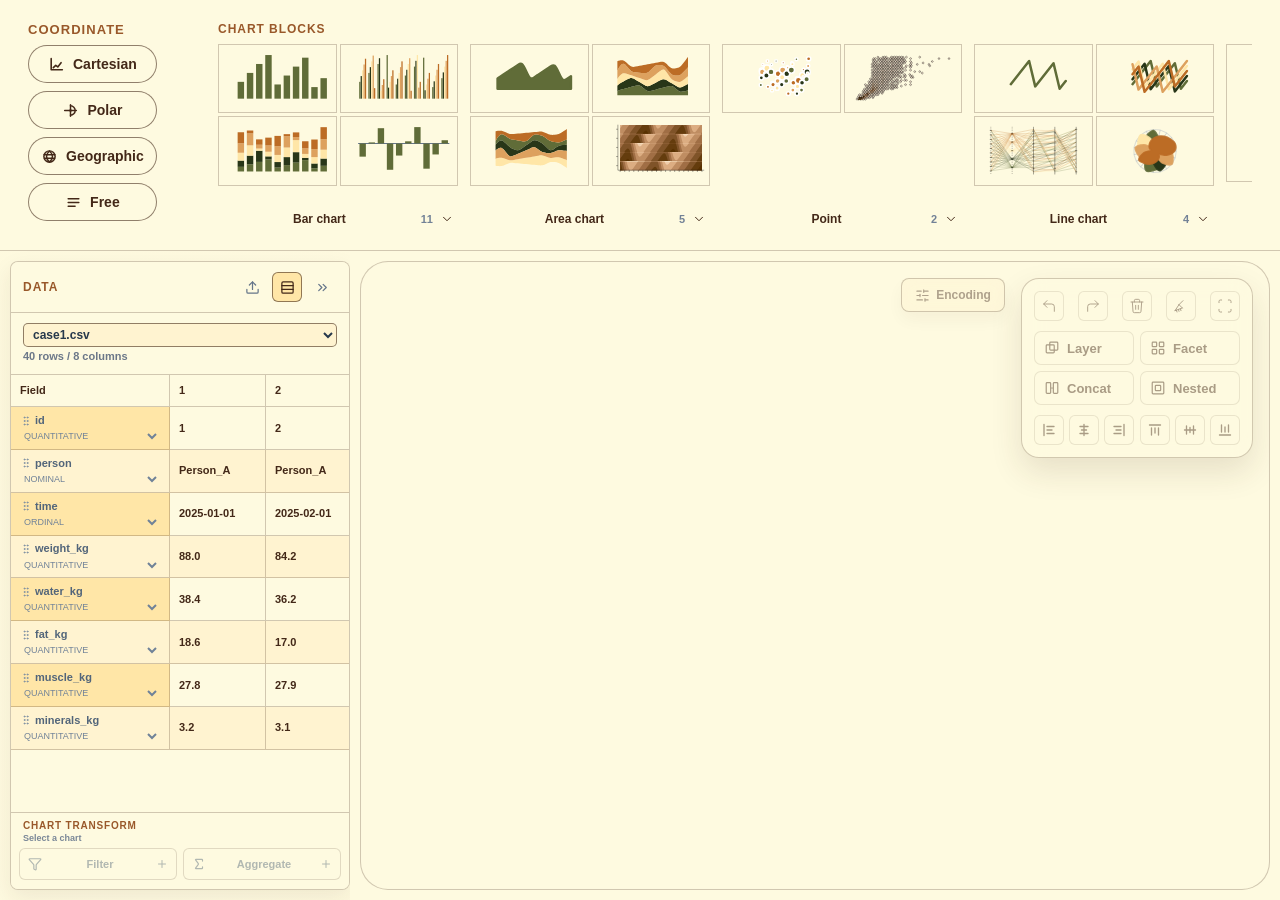
==== index.html @ b151dc01 "Deploy CV Author app" ====
<!DOCTYPE html>
<html lang="">
  <head>
    <meta charset="UTF-8">
    <link rel="icon" href="/favicon.ico">
    <meta name="viewport" content="width=device-width, initial-scale=1.0">
    <title>Vite App</title>
    <script type="module" crossorigin src="/assets/index-UbbxrMhr.js"></script>
    <link rel="stylesheet" crossorigin href="/assets/index-DBzt1dyA.css">
  </head>
  <body>
    <div id="app"></div>
  </body>
</html>
---- assets/index-DBzt1dyA.css ----
.mapboxgl-map{-webkit-tap-highlight-color:#0000;font:12px/20px Helvetica Neue,Arial,Helvetica,sans-serif;position:relative;overflow:hidden}.mapboxgl-canvas{position:absolute;top:0;left:0}.mapboxgl-map:-webkit-full-screen{width:100%;height:100%}.mapboxgl-canary{background-color:salmon}.mapboxgl-canvas-container.mapboxgl-interactive,.mapboxgl-ctrl-group button.mapboxgl-ctrl-compass{cursor:grab;-webkit-user-select:none;user-select:none}.mapboxgl-canvas-container.mapboxgl-interactive.mapboxgl-track-pointer{cursor:pointer}.mapboxgl-canvas-container.mapboxgl-interactive:active,.mapboxgl-ctrl-group button.mapboxgl-ctrl-compass:active{cursor:grabbing}.mapboxgl-canvas-container.mapboxgl-touch-zoom-rotate,.mapboxgl-canvas-container.mapboxgl-touch-zoom-rotate .mapboxgl-canvas{touch-action:pan-x pan-y}.mapboxgl-canvas-container.mapboxgl-touch-drag-pan,.mapboxgl-canvas-container.mapboxgl-touch-drag-pan .mapboxgl-canvas{touch-action:pinch-zoom}.mapboxgl-canvas-container.mapboxgl-touch-zoom-rotate.mapboxgl-touch-drag-pan,.mapboxgl-canvas-container.mapboxgl-touch-zoom-rotate.mapboxgl-touch-drag-pan .mapboxgl-canvas{touch-action:none}.mapboxgl-ctrl-bottom,.mapboxgl-ctrl-bottom-left,.mapboxgl-ctrl-bottom-right,.mapboxgl-ctrl-left,.mapboxgl-ctrl-right,.mapboxgl-ctrl-top,.mapboxgl-ctrl-top-left,.mapboxgl-ctrl-top-right{pointer-events:none;z-index:2;position:absolute}.mapboxgl-ctrl-top-left{top:0;left:0}.mapboxgl-ctrl-top{top:0;left:50%;transform:translate(-50%)}.mapboxgl-ctrl-top-right{top:0;right:0}.mapboxgl-ctrl-right{top:50%;right:0;transform:translateY(-50%)}.mapboxgl-ctrl-bottom-right{bottom:0;right:0}.mapboxgl-ctrl-bottom{bottom:0;left:50%;transform:translate(-50%)}.mapboxgl-ctrl-bottom-left{bottom:0;left:0}.mapboxgl-ctrl-left{top:50%;left:0;transform:translateY(-50%)}.mapboxgl-ctrl{clear:both;pointer-events:auto}.mapboxgl-ctrl-top-left .mapboxgl-ctrl{float:left;margin:10px 0 0 10px}.mapboxgl-ctrl-top .mapboxgl-ctrl{float:left;margin:10px 0}.mapboxgl-ctrl-top-right .mapboxgl-ctrl{float:right;margin:10px 10px 0 0}.mapboxgl-ctrl-bottom-right .mapboxgl-ctrl,.mapboxgl-ctrl-right .mapboxgl-ctrl{float:right;margin:0 10px 10px 0}.mapboxgl-ctrl-bottom .mapboxgl-ctrl{float:left;margin:10px 0}.mapboxgl-ctrl-bottom-left .mapboxgl-ctrl,.mapboxgl-ctrl-left .mapboxgl-ctrl{float:left;margin:0 0 10px 10px}.mapboxgl-ctrl-group{background:#fff;border-radius:4px}.mapboxgl-ctrl-group:not(:empty){box-shadow:0 0 0 2px #0000001a}@media (-ms-high-contrast:active){.mapboxgl-ctrl-group:not(:empty){box-shadow:0 0 0 2px buttontext}}.mapboxgl-ctrl-group button{box-sizing:border-box;background-color:initial;cursor:pointer;border:0;outline:none;width:32px;height:32px;padding:0;display:block;overflow:hidden}.mapboxgl-ctrl-group button+button{border-top:1px solid #ddd}.mapboxgl-ctrl button .mapboxgl-ctrl-icon{background-position:50%;background-repeat:no-repeat;width:100%;height:100%;display:block}@media (-ms-high-contrast:active){.mapboxgl-ctrl-icon{background-color:initial}.mapboxgl-ctrl-group button+button{border-top:1px solid buttontext}}.mapboxgl-ctrl-attrib-button:focus,.mapboxgl-ctrl-group button:focus{box-shadow:0 0 2px 2px #0096ff}.mapboxgl-ctrl button:disabled{cursor:not-allowed}.mapboxgl-ctrl button:disabled .mapboxgl-ctrl-icon{opacity:.25}.mapboxgl-ctrl-group button:first-child{border-radius:4px 4px 0 0}.mapboxgl-ctrl-group button:last-child{border-radius:0 0 4px 4px}.mapboxgl-ctrl-group button:only-child{border-radius:inherit}.mapboxgl-ctrl button:not(:disabled):hover{background-color:#eee}.mapboxgl-ctrl-group button:focus:focus-visible{box-shadow:0 0 2px 2px #0096ff}.mapboxgl-ctrl-group button:focus:not(:focus-visible){box-shadow:none}.mapboxgl-ctrl button.mapboxgl-ctrl-zoom-out .mapboxgl-ctrl-icon{background-image:url("data:image/svg+xml;charset=utf-8,%3Csvg xmlns='http://www.w3.org/2000/svg' fill='%23333' viewBox='0 0 29 29'%3E%3Cpath d='M10 13c-.75 0-1.5.75-1.5 1.5S9.25 16 10 16h9c.75 0 1.5-.75 1.5-1.5S19.75 13 19 13h-9z'/%3E%3C/svg%3E")}.mapboxgl-ctrl button.mapboxgl-ctrl-zoom-in .mapboxgl-ctrl-icon{background-image:url("data:image/svg+xml;charset=utf-8,%3Csvg xmlns='http://www.w3.org/2000/svg' fill='%23333' viewBox='0 0 29 29'%3E%3Cpath d='M14.5 8.5c-.75 0-1.5.75-1.5 1.5v3h-3c-.75 0-1.5.75-1.5 1.5S9.25 16 10 16h3v3c0 .75.75 1.5 1.5 1.5S16 19.75 16 19v-3h3c.75 0 1.5-.75 1.5-1.5S19.75 13 19 13h-3v-3c0-.75-.75-1.5-1.5-1.5z'/%3E%3C/svg%3E")}@media (-ms-high-contrast:active){.mapboxgl-ctrl button.mapboxgl-ctrl-zoom-out .mapboxgl-ctrl-icon{background-image:url("data:image/svg+xml;charset=utf-8,%3Csvg xmlns='http://www.w3.org/2000/svg' fill='%23fff' viewBox='0 0 29 29'%3E%3Cpath d='M10 13c-.75 0-1.5.75-1.5 1.5S9.25 16 10 16h9c.75 0 1.5-.75 1.5-1.5S19.75 13 19 13h-9z'/%3E%3C/svg%3E")}.mapboxgl-ctrl button.mapboxgl-ctrl-zoom-in .mapboxgl-ctrl-icon{background-image:url("data:image/svg+xml;charset=utf-8,%3Csvg xmlns='http://www.w3.org/2000/svg' fill='%23fff' viewBox='0 0 29 29'%3E%3Cpath d='M14.5 8.5c-.75 0-1.5.75-1.5 1.5v3h-3c-.75 0-1.5.75-1.5 1.5S9.25 16 10 16h3v3c0 .75.75 1.5 1.5 1.5S16 19.75 16 19v-3h3c.75 0 1.5-.75 1.5-1.5S19.75 13 19 13h-3v-3c0-.75-.75-1.5-1.5-1.5z'/%3E%3C/svg%3E")}}@media (-ms-high-contrast:black-on-white){.mapboxgl-ctrl button.mapboxgl-ctrl-zoom-out .mapboxgl-ctrl-icon{background-image:url("data:image/svg+xml;charset=utf-8,%3Csvg xmlns='http://www.w3.org/2000/svg' fill='%23000' viewBox='0 0 29 29'%3E%3Cpath d='M10 13c-.75 0-1.5.75-1.5 1.5S9.25 16 10 16h9c.75 0 1.5-.75 1.5-1.5S19.75 13 19 13h-9z'/%3E%3C/svg%3E")}.mapboxgl-ctrl button.mapboxgl-ctrl-zoom-in .mapboxgl-ctrl-icon{background-image:url("data:image/svg+xml;charset=utf-8,%3Csvg xmlns='http://www.w3.org/2000/svg' fill='%23000' viewBox='0 0 29 29'%3E%3Cpath d='M14.5 8.5c-.75 0-1.5.75-1.5 1.5v3h-3c-.75 0-1.5.75-1.5 1.5S9.25 16 10 16h3v3c0 .75.75 1.5 1.5 1.5S16 19.75 16 19v-3h3c.75 0 1.5-.75 1.5-1.5S19.75 13 19 13h-3v-3c0-.75-.75-1.5-1.5-1.5z'/%3E%3C/svg%3E")}}.mapboxgl-ctrl button.mapboxgl-ctrl-fullscreen .mapboxgl-ctrl-icon{background-image:url("data:image/svg+xml;charset=utf-8,%3Csvg xmlns='http://www.w3.org/2000/svg' fill='%23333' viewBox='0 0 29 29'%3E%3Cpath d='M24 16v5.5c0 1.75-.75 2.5-2.5 2.5H16v-1l3-1.5-4-5.5 1-1 5.5 4 1.5-3h1zM6 16l1.5 3 5.5-4 1 1-4 5.5 3 1.5v1H7.5C5.75 24 5 23.25 5 21.5V16h1zm7-11v1l-3 1.5 4 5.5-1 1-5.5-4L6 13H5V7.5C5 5.75 5.75 5 7.5 5H13zm11 2.5c0-1.75-.75-2.5-2.5-2.5H16v1l3 1.5-4 5.5 1 1 5.5-4 1.5 3h1V7.5z'/%3E%3C/svg%3E")}.mapboxgl-ctrl button.mapboxgl-ctrl-shrink .mapboxgl-ctrl-icon{background-image:url("data:image/svg+xml;charset=utf-8,%3Csvg xmlns='http://www.w3.org/2000/svg' viewBox='0 0 29 29'%3E%3Cpath d='M18.5 16c-1.75 0-2.5.75-2.5 2.5V24h1l1.5-3 5.5 4 1-1-4-5.5 3-1.5v-1h-5.5zM13 18.5c0-1.75-.75-2.5-2.5-2.5H5v1l3 1.5L4 24l1 1 5.5-4 1.5 3h1v-5.5zm3-8c0 1.75.75 2.5 2.5 2.5H24v-1l-3-1.5L25 5l-1-1-5.5 4L17 5h-1v5.5zM10.5 13c1.75 0 2.5-.75 2.5-2.5V5h-1l-1.5 3L5 4 4 5l4 5.5L5 12v1h5.5z'/%3E%3C/svg%3E")}@media (-ms-high-contrast:active){.mapboxgl-ctrl button.mapboxgl-ctrl-fullscreen .mapboxgl-ctrl-icon{background-image:url("data:image/svg+xml;charset=utf-8,%3Csvg xmlns='http://www.w3.org/2000/svg' fill='%23fff' viewBox='0 0 29 29'%3E%3Cpath d='M24 16v5.5c0 1.75-.75 2.5-2.5 2.5H16v-1l3-1.5-4-5.5 1-1 5.5 4 1.5-3h1zM6 16l1.5 3 5.5-4 1 1-4 5.5 3 1.5v1H7.5C5.75 24 5 23.25 5 21.5V16h1zm7-11v1l-3 1.5 4 5.5-1 1-5.5-4L6 13H5V7.5C5 5.75 5.75 5 7.5 5H13zm11 2.5c0-1.75-.75-2.5-2.5-2.5H16v1l3 1.5-4 5.5 1 1 5.5-4 1.5 3h1V7.5z'/%3E%3C/svg%3E")}.mapboxgl-ctrl button.mapboxgl-ctrl-shrink .mapboxgl-ctrl-icon{background-image:url("data:image/svg+xml;charset=utf-8,%3Csvg xmlns='http://www.w3.org/2000/svg' fill='%23fff' viewBox='0 0 29 29'%3E%3Cpath d='M18.5 16c-1.75 0-2.5.75-2.5 2.5V24h1l1.5-3 5.5 4 1-1-4-5.5 3-1.5v-1h-5.5zM13 18.5c0-1.75-.75-2.5-2.5-2.5H5v1l3 1.5L4 24l1 1 5.5-4 1.5 3h1v-5.5zm3-8c0 1.75.75 2.5 2.5 2.5H24v-1l-3-1.5L25 5l-1-1-5.5 4L17 5h-1v5.5zM10.5 13c1.75 0 2.5-.75 2.5-2.5V5h-1l-1.5 3L5 4 4 5l4 5.5L5 12v1h5.5z'/%3E%3C/svg%3E")}}@media (-ms-high-contrast:black-on-white){.mapboxgl-ctrl button.mapboxgl-ctrl-fullscreen .mapboxgl-ctrl-icon{background-image:url("data:image/svg+xml;charset=utf-8,%3Csvg xmlns='http://www.w3.org/2000/svg' fill='%23000' viewBox='0 0 29 29'%3E%3Cpath d='M24 16v5.5c0 1.75-.75 2.5-2.5 2.5H16v-1l3-1.5-4-5.5 1-1 5.5 4 1.5-3h1zM6 16l1.5 3 5.5-4 1 1-4 5.5 3 1.5v1H7.5C5.75 24 5 23.25 5 21.5V16h1zm7-11v1l-3 1.5 4 5.5-1 1-5.5-4L6 13H5V7.5C5 5.75 5.75 5 7.5 5H13zm11 2.5c0-1.75-.75-2.5-2.5-2.5H16v1l3 1.5-4 5.5 1 1 5.5-4 1.5 3h1V7.5z'/%3E%3C/svg%3E")}.mapboxgl-ctrl button.mapboxgl-ctrl-shrink .mapboxgl-ctrl-icon{background-image:url("data:image/svg+xml;charset=utf-8,%3Csvg xmlns='http://www.w3.org/2000/svg' fill='%23000' viewBox='0 0 29 29'%3E%3Cpath d='M18.5 16c-1.75 0-2.5.75-2.5 2.5V24h1l1.5-3 5.5 4 1-1-4-5.5 3-1.5v-1h-5.5zM13 18.5c0-1.75-.75-2.5-2.5-2.5H5v1l3 1.5L4 24l1 1 5.5-4 1.5 3h1v-5.5zm3-8c0 1.75.75 2.5 2.5 2.5H24v-1l-3-1.5L25 5l-1-1-5.5 4L17 5h-1v5.5zM10.5 13c1.75 0 2.5-.75 2.5-2.5V5h-1l-1.5 3L5 4 4 5l4 5.5L5 12v1h5.5z'/%3E%3C/svg%3E")}}.mapboxgl-ctrl button.mapboxgl-ctrl-compass .mapboxgl-ctrl-icon{background-image:url("data:image/svg+xml;charset=utf-8,%3Csvg xmlns='http://www.w3.org/2000/svg' fill='%23333' viewBox='0 0 29 29'%3E%3Cpath d='M10.5 14l4-8 4 8h-8z'/%3E%3Cpath id='south' d='M10.5 16l4 8 4-8h-8z' fill='%23ccc'/%3E%3C/svg%3E")}@media (-ms-high-contrast:active){.mapboxgl-ctrl button.mapboxgl-ctrl-compass .mapboxgl-ctrl-icon{background-image:url("data:image/svg+xml;charset=utf-8,%3Csvg xmlns='http://www.w3.org/2000/svg' fill='%23fff' viewBox='0 0 29 29'%3E%3Cpath d='M10.5 14l4-8 4 8h-8z'/%3E%3Cpath id='south' d='M10.5 16l4 8 4-8h-8z' fill='%23999'/%3E%3C/svg%3E")}}@media (-ms-high-contrast:black-on-white){.mapboxgl-ctrl button.mapboxgl-ctrl-compass .mapboxgl-ctrl-icon{background-image:url("data:image/svg+xml;charset=utf-8,%3Csvg xmlns='http://www.w3.org/2000/svg' fill='%23000' viewBox='0 0 29 29'%3E%3Cpath d='M10.5 14l4-8 4 8h-8z'/%3E%3Cpath id='south' d='M10.5 16l4 8 4-8h-8z' fill='%23ccc'/%3E%3C/svg%3E")}}.mapboxgl-ctrl button.mapboxgl-ctrl-arrow-up .mapboxgl-ctrl-icon{background-image:url("data:image/svg+xml;charset=utf-8,%3Csvg fill='%23333' xmlns='http://www.w3.org/2000/svg' viewBox='0 0 18 18'%3E%3Cpath fill-rule='evenodd' clip-rule='evenodd' d='M4.29289 11.7071C4.68342 12.0976 5.31658 12.0976 5.70711 11.7071L9 8.41421L12.2929 11.7071C12.6834 12.0976 13.3166 12.0976 13.7071 11.7071C14.0976 11.3166 14.0976 10.6834 13.7071 10.2929L9.70711 6.29289C9.31658 5.90237 8.68342 5.90237 8.29289 6.29289L4.29289 10.2929C3.90237 10.6834 3.90237 11.3166 4.29289 11.7071Z' fill='%23333333'/%3E%3C/svg%3E");background-size:18px 18px}.mapboxgl-ctrl button.mapboxgl-ctrl-arrow-down .mapboxgl-ctrl-icon{background-image:url("data:image/svg+xml;charset=utf-8,%3Csvg fill='%23333' xmlns='http://www.w3.org/2000/svg' viewBox='0 0 18 18'%3E%3Cpath fill-rule='evenodd' clip-rule='evenodd' d='M4.29289 6.29289C4.68342 5.90237 5.31658 5.90237 5.70711 6.29289L9 9.58579L12.2929 6.29289C12.6834 5.90237 13.3166 5.90237 13.7071 6.29289C14.0976 6.68342 14.0976 7.31658 13.7071 7.70711L9.70711 11.7071C9.31658 12.0976 8.68342 12.0976 8.29289 11.7071L4.29289 7.70711C3.90237 7.31658 3.90237 6.68342 4.29289 6.29289Z' fill='%23333333'/%3E%3C/svg%3E");background-size:18px 18px}.mapboxgl-ctrl button.mapboxgl-ctrl-indoor-toggle .mapboxgl-ctrl-icon{background-image:url("data:image/svg+xml;charset=utf-8,%3Csvg fill='%23333' xmlns='http://www.w3.org/2000/svg' viewBox='0 0 18 18'%3E%3Cpath d='M4.0017 3.0017L4.0017 15.0017L10.0017 15.0017V12.0017H12.0017V15.0017H14.0017L14.0017 3.0017C14.0097 2.86829 13.9894 2.73469 13.9419 2.60973C13.8945 2.48477 13.8211 2.37129 13.7266 2.27678C13.6321 2.18228 13.5186 2.10889 13.3937 2.06147C13.2687 2.01405 13.1351 1.99368 13.0017 2.0017L5.0017 2.0017C4.86829 1.99368 4.73469 2.01405 4.60973 2.06147C4.48477 2.10889 4.37129 2.18228 4.27678 2.27678C4.18228 2.37129 4.10889 2.48477 4.06147 2.60973C4.01405 2.73469 3.99368 2.86829 4.0017 3.0017ZM8.0017 14.0017H6.0017V12.0017H8.0017V14.0017ZM8.0017 10.0017H6.0017L6.0017 8.0017H8.0017V10.0017ZM8.0017 6.0017L6.0017 6.0017V4.0017H8.0017V6.0017ZM12.0017 10.0017H10.0017V8.0017H12.0017V10.0017ZM12.0017 6.0017H10.0017V4.0017L12.0017 4.0017V6.0017Z' fill='%23333333'/%3E%3C/svg%3E");background-size:18px 18px}@media (-ms-high-contrast:active){.mapboxgl-ctrl button.mapboxgl-ctrl-indoor-toggle .mapboxgl-ctrl-icon{background-image:url("data:image/svg+xml;charset=utf-8,%3Csvg fill='%23fff' xmlns='http://www.w3.org/2000/svg' viewBox='0 0 18 18'%3E%3Cpath d='M4.0017 3.0017L4.0017 15.0017L10.0017 15.0017V12.0017H12.0017V15.0017H14.0017L14.0017 3.0017C14.0097 2.86829 13.9894 2.73469 13.9419 2.60973C13.8945 2.48477 13.8211 2.37129 13.7266 2.27678C13.6321 2.18228 13.5186 2.10889 13.3937 2.06147C13.2687 2.01405 13.1351 1.99368 13.0017 2.0017L5.0017 2.0017C4.86829 1.99368 4.73469 2.01405 4.60973 2.06147C4.48477 2.10889 4.37129 2.18228 4.27678 2.27678C4.18228 2.37129 4.10889 2.48477 4.06147 2.60973C4.01405 2.73469 3.99368 2.86829 4.0017 3.0017ZM8.0017 14.0017H6.0017V12.0017H8.0017V14.0017ZM8.0017 10.0017H6.0017L6.0017 8.0017H8.0017V10.0017ZM8.0017 6.0017L6.0017 6.0017V4.0017H8.0017V6.0017ZM12.0017 10.0017H10.0017V8.0017H12.0017V10.0017ZM12.0017 6.0017H10.0017V4.0017L12.0017 4.0017V6.0017Z' fill='%23333333'/%3E%3C/svg%3E")}}@media (-ms-high-contrast:black-on-white){.mapboxgl-ctrl button.mapboxgl-ctrl-indoor-toggle .mapboxgl-ctrl-icon{background-image:url("data:image/svg+xml;charset=utf-8,%3Csvg fill='%23000' xmlns='http://www.w3.org/2000/svg' viewBox='0 0 18 18'%3E%3Cpath d='M4.0017 3.0017L4.0017 15.0017L10.0017 15.0017V12.0017H12.0017V15.0017H14.0017L14.0017 3.0017C14.0097 2.86829 13.9894 2.73469 13.9419 2.60973C13.8945 2.48477 13.8211 2.37129 13.7266 2.27678C13.6321 2.18228 13.5186 2.10889 13.3937 2.06147C13.2687 2.01405 13.1351 1.99368 13.0017 2.0017L5.0017 2.0017C4.86829 1.99368 4.73469 2.01405 4.60973 2.06147C4.48477 2.10889 4.37129 2.18228 4.27678 2.27678C4.18228 2.37129 4.10889 2.48477 4.06147 2.60973C4.01405 2.73469 3.99368 2.86829 4.0017 3.0017ZM8.0017 14.0017H6.0017V12.0017H8.0017V14.0017ZM8.0017 10.0017H6.0017L6.0017 8.0017H8.0017V10.0017ZM8.0017 6.0017L6.0017 6.0017V4.0017H8.0017V6.0017ZM12.0017 10.0017H10.0017V8.0017H12.0017V10.0017ZM12.0017 6.0017H10.0017V4.0017L12.0017 4.0017V6.0017Z' fill='%23333333'/%3E%3C/svg%3E")}}.mapboxgl-ctrl button.mapboxgl-ctrl-geolocate .mapboxgl-ctrl-icon{background-image:url("data:image/svg+xml;charset=utf-8,%3Csvg viewBox='0 0 20 20' xmlns='http://www.w3.org/2000/svg' fill='%23333'%3E%3Cpath d='M10 4C9 4 9 5 9 5v.1A5 5 0 0 0 5.1 9H5s-1 0-1 1 1 1 1 1h.1A5 5 0 0 0 9 14.9v.1s0 1 1 1 1-1 1-1v-.1a5 5 0 0 0 3.9-3.9h.1s1 0 1-1-1-1-1-1h-.1A5 5 0 0 0 11 5.1V5s0-1-1-1zm0 2.5a3.5 3.5 0 1 1 0 7 3.5 3.5 0 1 1 0-7z'/%3E%3Ccircle id='dot' cx='10' cy='10' r='2'/%3E%3Cpath id='stroke' d='M14 5l1 1-9 9-1-1 9-9z' display='none'/%3E%3C/svg%3E")}.mapboxgl-ctrl button.mapboxgl-ctrl-geolocate:disabled .mapboxgl-ctrl-icon{background-image:url("data:image/svg+xml;charset=utf-8,%3Csvg viewBox='0 0 20 20' xmlns='http://www.w3.org/2000/svg' fill='%23aaa'%3E%3Cpath d='M10 4C9 4 9 5 9 5v.1A5 5 0 0 0 5.1 9H5s-1 0-1 1 1 1 1 1h.1A5 5 0 0 0 9 14.9v.1s0 1 1 1 1-1 1-1v-.1a5 5 0 0 0 3.9-3.9h.1s1 0 1-1-1-1-1-1h-.1A5 5 0 0 0 11 5.1V5s0-1-1-1zm0 2.5a3.5 3.5 0 1 1 0 7 3.5 3.5 0 1 1 0-7z'/%3E%3Ccircle id='dot' cx='10' cy='10' r='2'/%3E%3Cpath id='stroke' d='M14 5l1 1-9 9-1-1 9-9z' fill='%23f00'/%3E%3C/svg%3E")}.mapboxgl-ctrl button.mapboxgl-ctrl-geolocate.mapboxgl-ctrl-geolocate-active .mapboxgl-ctrl-icon{background-image:url("data:image/svg+xml;charset=utf-8,%3Csvg viewBox='0 0 20 20' xmlns='http://www.w3.org/2000/svg' fill='%2333b5e5'%3E%3Cpath d='M10 4C9 4 9 5 9 5v.1A5 5 0 0 0 5.1 9H5s-1 0-1 1 1 1 1 1h.1A5 5 0 0 0 9 14.9v.1s0 1 1 1 1-1 1-1v-.1a5 5 0 0 0 3.9-3.9h.1s1 0 1-1-1-1-1-1h-.1A5 5 0 0 0 11 5.1V5s0-1-1-1zm0 2.5a3.5 3.5 0 1 1 0 7 3.5 3.5 0 1 1 0-7z'/%3E%3Ccircle id='dot' cx='10' cy='10' r='2'/%3E%3Cpath id='stroke' d='M14 5l1 1-9 9-1-1 9-9z' display='none'/%3E%3C/svg%3E")}.mapboxgl-ctrl button.mapboxgl-ctrl-geolocate.mapboxgl-ctrl-geolocate-active-error .mapboxgl-ctrl-icon{background-image:url("data:image/svg+xml;charset=utf-8,%3Csvg viewBox='0 0 20 20' xmlns='http://www.w3.org/2000/svg' fill='%23e58978'%3E%3Cpath d='M10 4C9 4 9 5 9 5v.1A5 5 0 0 0 5.1 9H5s-1 0-1 1 1 1 1 1h.1A5 5 0 0 0 9 14.9v.1s0 1 1 1 1-1 1-1v-.1a5 5 0 0 0 3.9-3.9h.1s1 0 1-1-1-1-1-1h-.1A5 5 0 0 0 11 5.1V5s0-1-1-1zm0 2.5a3.5 3.5 0 1 1 0 7 3.5 3.5 0 1 1 0-7z'/%3E%3Ccircle id='dot' cx='10' cy='10' r='2'/%3E%3Cpath id='stroke' d='M14 5l1 1-9 9-1-1 9-9z' display='none'/%3E%3C/svg%3E")}.mapboxgl-ctrl button.mapboxgl-ctrl-geolocate.mapboxgl-ctrl-geolocate-background .mapboxgl-ctrl-icon{background-image:url("data:image/svg+xml;charset=utf-8,%3Csvg viewBox='0 0 20 20' xmlns='http://www.w3.org/2000/svg' fill='%2333b5e5'%3E%3Cpath d='M10 4C9 4 9 5 9 5v.1A5 5 0 0 0 5.1 9H5s-1 0-1 1 1 1 1 1h.1A5 5 0 0 0 9 14.9v.1s0 1 1 1 1-1 1-1v-.1a5 5 0 0 0 3.9-3.9h.1s1 0 1-1-1-1-1-1h-.1A5 5 0 0 0 11 5.1V5s0-1-1-1zm0 2.5a3.5 3.5 0 1 1 0 7 3.5 3.5 0 1 1 0-7z'/%3E%3Ccircle id='dot' cx='10' cy='10' r='2' display='none'/%3E%3Cpath id='stroke' d='M14 5l1 1-9 9-1-1 9-9z' display='none'/%3E%3C/svg%3E")}.mapboxgl-ctrl button.mapboxgl-ctrl-geolocate.mapboxgl-ctrl-geolocate-background-error .mapboxgl-ctrl-icon{background-image:url("data:image/svg+xml;charset=utf-8,%3Csvg viewBox='0 0 20 20' xmlns='http://www.w3.org/2000/svg' fill='%23e54e33'%3E%3Cpath d='M10 4C9 4 9 5 9 5v.1A5 5 0 0 0 5.1 9H5s-1 0-1 1 1 1 1 1h.1A5 5 0 0 0 9 14.9v.1s0 1 1 1 1-1 1-1v-.1a5 5 0 0 0 3.9-3.9h.1s1 0 1-1-1-1-1-1h-.1A5 5 0 0 0 11 5.1V5s0-1-1-1zm0 2.5a3.5 3.5 0 1 1 0 7 3.5 3.5 0 1 1 0-7z'/%3E%3Ccircle id='dot' cx='10' cy='10' r='2' display='none'/%3E%3Cpath id='stroke' d='M14 5l1 1-9 9-1-1 9-9z' display='none'/%3E%3C/svg%3E")}.mapboxgl-ctrl button.mapboxgl-ctrl-geolocate.mapboxgl-ctrl-geolocate-waiting .mapboxgl-ctrl-icon{animation:2s linear infinite mapboxgl-spin}@media (-ms-high-contrast:active){.mapboxgl-ctrl button.mapboxgl-ctrl-geolocate .mapboxgl-ctrl-icon{background-image:url("data:image/svg+xml;charset=utf-8,%3Csvg viewBox='0 0 20 20' xmlns='http://www.w3.org/2000/svg' fill='%23fff'%3E%3Cpath d='M10 4C9 4 9 5 9 5v.1A5 5 0 0 0 5.1 9H5s-1 0-1 1 1 1 1 1h.1A5 5 0 0 0 9 14.9v.1s0 1 1 1 1-1 1-1v-.1a5 5 0 0 0 3.9-3.9h.1s1 0 1-1-1-1-1-1h-.1A5 5 0 0 0 11 5.1V5s0-1-1-1zm0 2.5a3.5 3.5 0 1 1 0 7 3.5 3.5 0 1 1 0-7z'/%3E%3Ccircle id='dot' cx='10' cy='10' r='2'/%3E%3Cpath id='stroke' d='M14 5l1 1-9 9-1-1 9-9z' display='none'/%3E%3C/svg%3E")}.mapboxgl-ctrl button.mapboxgl-ctrl-geolocate:disabled .mapboxgl-ctrl-icon{background-image:url("data:image/svg+xml;charset=utf-8,%3Csvg viewBox='0 0 20 20' xmlns='http://www.w3.org/2000/svg' fill='%23999'%3E%3Cpath d='M10 4C9 4 9 5 9 5v.1A5 5 0 0 0 5.1 9H5s-1 0-1 1 1 1 1 1h.1A5 5 0 0 0 9 14.9v.1s0 1 1 1 1-1 1-1v-.1a5 5 0 0 0 3.9-3.9h.1s1 0 1-1-1-1-1-1h-.1A5 5 0 0 0 11 5.1V5s0-1-1-1zm0 2.5a3.5 3.5 0 1 1 0 7 3.5 3.5 0 1 1 0-7z'/%3E%3Ccircle id='dot' cx='10' cy='10' r='2'/%3E%3Cpath id='stroke' d='M14 5l1 1-9 9-1-1 9-9z' fill='%23f00'/%3E%3C/svg%3E")}.mapboxgl-ctrl button.mapboxgl-ctrl-geolocate.mapboxgl-ctrl-geolocate-active .mapboxgl-ctrl-icon{background-image:url("data:image/svg+xml;charset=utf-8,%3Csvg viewBox='0 0 20 20' xmlns='http://www.w3.org/2000/svg' fill='%2333b5e5'%3E%3Cpath d='M10 4C9 4 9 5 9 5v.1A5 5 0 0 0 5.1 9H5s-1 0-1 1 1 1 1 1h.1A5 5 0 0 0 9 14.9v.1s0 1 1 1 1-1 1-1v-.1a5 5 0 0 0 3.9-3.9h.1s1 0 1-1-1-1-1-1h-.1A5 5 0 0 0 11 5.1V5s0-1-1-1zm0 2.5a3.5 3.5 0 1 1 0 7 3.5 3.5 0 1 1 0-7z'/%3E%3Ccircle id='dot' cx='10' cy='10' r='2'/%3E%3Cpath id='stroke' d='M14 5l1 1-9 9-1-1 9-9z' display='none'/%3E%3C/svg%3E")}.mapboxgl-ctrl button.mapboxgl-ctrl-geolocate.mapboxgl-ctrl-geolocate-active-error .mapboxgl-ctrl-icon{background-image:url("data:image/svg+xml;charset=utf-8,%3Csvg viewBox='0 0 20 20' xmlns='http://www.w3.org/2000/svg' fill='%23e58978'%3E%3Cpath d='M10 4C9 4 9 5 9 5v.1A5 5 0 0 0 5.1 9H5s-1 0-1 1 1 1 1 1h.1A5 5 0 0 0 9 14.9v.1s0 1 1 1 1-1 1-1v-.1a5 5 0 0 0 3.9-3.9h.1s1 0 1-1-1-1-1-1h-.1A5 5 0 0 0 11 5.1V5s0-1-1-1zm0 2.5a3.5 3.5 0 1 1 0 7 3.5 3.5 0 1 1 0-7z'/%3E%3Ccircle id='dot' cx='10' cy='10' r='2'/%3E%3Cpath id='stroke' d='M14 5l1 1-9 9-1-1 9-9z' display='none'/%3E%3C/svg%3E")}.mapboxgl-ctrl button.mapboxgl-ctrl-geolocate.mapboxgl-ctrl-geolocate-background .mapboxgl-ctrl-icon{background-image:url("data:image/svg+xml;charset=utf-8,%3Csvg viewBox='0 0 20 20' xmlns='http://www.w3.org/2000/svg' fill='%2333b5e5'%3E%3Cpath d='M10 4C9 4 9 5 9 5v.1A5 5 0 0 0 5.1 9H5s-1 0-1 1 1 1 1 1h.1A5 5 0 0 0 9 14.9v.1s0 1 1 1 1-1 1-1v-.1a5 5 0 0 0 3.9-3.9h.1s1 0 1-1-1-1-1-1h-.1A5 5 0 0 0 11 5.1V5s0-1-1-1zm0 2.5a3.5 3.5 0 1 1 0 7 3.5 3.5 0 1 1 0-7z'/%3E%3Ccircle id='dot' cx='10' cy='10' r='2' display='none'/%3E%3Cpath id='stroke' d='M14 5l1 1-9 9-1-1 9-9z' display='none'/%3E%3C/svg%3E")}.mapboxgl-ctrl button.mapboxgl-ctrl-geolocate.mapboxgl-ctrl-geolocate-background-error .mapboxgl-ctrl-icon{background-image:url("data:image/svg+xml;charset=utf-8,%3Csvg viewBox='0 0 20 20' xmlns='http://www.w3.org/2000/svg' fill='%23e54e33'%3E%3Cpath d='M10 4C9 4 9 5 9 5v.1A5 5 0 0 0 5.1 9H5s-1 0-1 1 1 1 1 1h.1A5 5 0 0 0 9 14.9v.1s0 1 1 1 1-1 1-1v-.1a5 5 0 0 0 3.9-3.9h.1s1 0 1-1-1-1-1-1h-.1A5 5 0 0 0 11 5.1V5s0-1-1-1zm0 2.5a3.5 3.5 0 1 1 0 7 3.5 3.5 0 1 1 0-7z'/%3E%3Ccircle id='dot' cx='10' cy='10' r='2' display='none'/%3E%3Cpath id='stroke' d='M14 5l1 1-9 9-1-1 9-9z' display='none'/%3E%3C/svg%3E")}}@media (-ms-high-contrast:black-on-white){.mapboxgl-ctrl button.mapboxgl-ctrl-geolocate .mapboxgl-ctrl-icon{background-image:url("data:image/svg+xml;charset=utf-8,%3Csvg viewBox='0 0 20 20' xmlns='http://www.w3.org/2000/svg' fill='%23000'%3E%3Cpath d='M10 4C9 4 9 5 9 5v.1A5 5 0 0 0 5.1 9H5s-1 0-1 1 1 1 1 1h.1A5 5 0 0 0 9 14.9v.1s0 1 1 1 1-1 1-1v-.1a5 5 0 0 0 3.9-3.9h.1s1 0 1-1-1-1-1-1h-.1A5 5 0 0 0 11 5.1V5s0-1-1-1zm0 2.5a3.5 3.5 0 1 1 0 7 3.5 3.5 0 1 1 0-7z'/%3E%3Ccircle id='dot' cx='10' cy='10' r='2'/%3E%3Cpath id='stroke' d='M14 5l1 1-9 9-1-1 9-9z' display='none'/%3E%3C/svg%3E")}.mapboxgl-ctrl button.mapboxgl-ctrl-geolocate:disabled .mapboxgl-ctrl-icon{background-image:url("data:image/svg+xml;charset=utf-8,%3Csvg viewBox='0 0 20 20' xmlns='http://www.w3.org/2000/svg' fill='%23666'%3E%3Cpath d='M10 4C9 4 9 5 9 5v.1A5 5 0 0 0 5.1 9H5s-1 0-1 1 1 1 1 1h.1A5 5 0 0 0 9 14.9v.1s0 1 1 1 1-1 1-1v-.1a5 5 0 0 0 3.9-3.9h.1s1 0 1-1-1-1-1-1h-.1A5 5 0 0 0 11 5.1V5s0-1-1-1zm0 2.5a3.5 3.5 0 1 1 0 7 3.5 3.5 0 1 1 0-7z'/%3E%3Ccircle id='dot' cx='10' cy='10' r='2'/%3E%3Cpath id='stroke' d='M14 5l1 1-9 9-1-1 9-9z' fill='%23f00'/%3E%3C/svg%3E")}}@keyframes mapboxgl-spin{0%{transform:rotate(0)}to{transform:rotate(1turn)}}a.mapboxgl-ctrl-logo{cursor:pointer;background-image:url("data:image/svg+xml;charset=utf-8,%3Csvg xmlns='http://www.w3.org/2000/svg' xmlns:xlink='http://www.w3.org/1999/xlink' fill-rule='evenodd' viewBox='0 0 88 23'%3E%3Cdefs%3E%3Cpath id='logo' d='M11.5 2.25c5.105 0 9.25 4.145 9.25 9.25s-4.145 9.25-9.25 9.25-9.25-4.145-9.25-9.25 4.145-9.25 9.25-9.25zM6.997 15.983c-.051-.338-.828-5.802 2.233-8.873a4.395 4.395 0 013.13-1.28c1.27 0 2.49.51 3.39 1.42.91.9 1.42 2.12 1.42 3.39 0 1.18-.449 2.301-1.28 3.13C12.72 16.93 7 16 7 16l-.003-.017zM15.3 10.5l-2 .8-.8 2-.8-2-2-.8 2-.8.8-2 .8 2 2 .8z'/%3E%3Cpath id='text' d='M50.63 8c.13 0 .23.1.23.23V9c.7-.76 1.7-1.18 2.73-1.18 2.17 0 3.95 1.85 3.95 4.17s-1.77 4.19-3.94 4.19c-1.04 0-2.03-.43-2.74-1.18v3.77c0 .13-.1.23-.23.23h-1.4c-.13 0-.23-.1-.23-.23V8.23c0-.12.1-.23.23-.23h1.4zm-3.86.01c.01 0 .01 0 .01-.01.13 0 .22.1.22.22v7.55c0 .12-.1.23-.23.23h-1.4c-.13 0-.23-.1-.23-.23V15c-.7.76-1.69 1.19-2.73 1.19-2.17 0-3.94-1.87-3.94-4.19 0-2.32 1.77-4.19 3.94-4.19 1.03 0 2.02.43 2.73 1.18v-.75c0-.12.1-.23.23-.23h1.4zm26.375-.19a4.24 4.24 0 00-4.16 3.29c-.13.59-.13 1.19 0 1.77a4.233 4.233 0 004.17 3.3c2.35 0 4.26-1.87 4.26-4.19 0-2.32-1.9-4.17-4.27-4.17zM60.63 5c.13 0 .23.1.23.23v3.76c.7-.76 1.7-1.18 2.73-1.18 1.88 0 3.45 1.4 3.84 3.28.13.59.13 1.2 0 1.8-.39 1.88-1.96 3.29-3.84 3.29-1.03 0-2.02-.43-2.73-1.18v.77c0 .12-.1.23-.23.23h-1.4c-.13 0-.23-.1-.23-.23V5.23c0-.12.1-.23.23-.23h1.4zm-34 11h-1.4c-.13 0-.23-.11-.23-.23V8.22c.01-.13.1-.22.23-.22h1.4c.13 0 .22.11.23.22v.68c.5-.68 1.3-1.09 2.16-1.1h.03c1.09 0 2.09.6 2.6 1.55.45-.95 1.4-1.55 2.44-1.56 1.62 0 2.93 1.25 2.9 2.78l.03 5.2c0 .13-.1.23-.23.23h-1.41c-.13 0-.23-.11-.23-.23v-4.59c0-.98-.74-1.71-1.62-1.71-.8 0-1.46.7-1.59 1.62l.01 4.68c0 .13-.11.23-.23.23h-1.41c-.13 0-.23-.11-.23-.23v-4.59c0-.98-.74-1.71-1.62-1.71-.85 0-1.54.79-1.6 1.8v4.5c0 .13-.1.23-.23.23zm53.615 0h-1.61c-.04 0-.08-.01-.12-.03-.09-.06-.13-.19-.06-.28l2.43-3.71-2.39-3.65a.213.213 0 01-.03-.12c0-.12.09-.21.21-.21h1.61c.13 0 .24.06.3.17l1.41 2.37 1.4-2.37a.34.34 0 01.3-.17h1.6c.04 0 .08.01.12.03.09.06.13.19.06.28l-2.37 3.65 2.43 3.7c0 .05.01.09.01.13 0 .12-.09.21-.21.21h-1.61c-.13 0-.24-.06-.3-.17l-1.44-2.42-1.44 2.42a.34.34 0 01-.3.17zm-7.12-1.49c-1.33 0-2.42-1.12-2.42-2.51 0-1.39 1.08-2.52 2.42-2.52 1.33 0 2.42 1.12 2.42 2.51 0 1.39-1.08 2.51-2.42 2.52zm-19.865 0c-1.32 0-2.39-1.11-2.42-2.48v-.07c.02-1.38 1.09-2.49 2.4-2.49 1.32 0 2.41 1.12 2.41 2.51 0 1.39-1.07 2.52-2.39 2.53zm-8.11-2.48c-.01 1.37-1.09 2.47-2.41 2.47s-2.42-1.12-2.42-2.51c0-1.39 1.08-2.52 2.4-2.52 1.33 0 2.39 1.11 2.41 2.48l.02.08zm18.12 2.47c-1.32 0-2.39-1.11-2.41-2.48v-.06c.02-1.38 1.09-2.48 2.41-2.48s2.42 1.12 2.42 2.51c0 1.39-1.09 2.51-2.42 2.51z'/%3E%3C/defs%3E%3Cmask id='clip'%3E%3Crect x='0' y='0' width='100%25' height='100%25' fill='white'/%3E%3Cuse xlink:href='%23logo'/%3E%3Cuse xlink:href='%23text'/%3E%3C/mask%3E%3Cg id='outline' opacity='0.3' stroke='%23000' stroke-width='3'%3E%3Ccircle mask='url(%23clip)' cx='11.5' cy='11.5' r='9.25'/%3E%3Cuse xlink:href='%23text' mask='url(%23clip)'/%3E%3C/g%3E%3Cg id='fill' opacity='0.9' fill='%23fff'%3E%3Cuse xlink:href='%23logo'/%3E%3Cuse xlink:href='%23text'/%3E%3C/g%3E%3C/svg%3E");background-repeat:no-repeat;width:88px;height:23px;margin:0 0 -4px -4px;display:block;overflow:hidden}a.mapboxgl-ctrl-logo.mapboxgl-compact{width:23px}@media (-ms-high-contrast:active){a.mapboxgl-ctrl-logo{background-color:initial;background-image:url("data:image/svg+xml;charset=utf-8,%3Csvg xmlns='http://www.w3.org/2000/svg' xmlns:xlink='http://www.w3.org/1999/xlink' fill-rule='evenodd' viewBox='0 0 88 23'%3E%3Cdefs%3E%3Cpath id='logo' d='M11.5 2.25c5.105 0 9.25 4.145 9.25 9.25s-4.145 9.25-9.25 9.25-9.25-4.145-9.25-9.25 4.145-9.25 9.25-9.25zM6.997 15.983c-.051-.338-.828-5.802 2.233-8.873a4.395 4.395 0 013.13-1.28c1.27 0 2.49.51 3.39 1.42.91.9 1.42 2.12 1.42 3.39 0 1.18-.449 2.301-1.28 3.13C12.72 16.93 7 16 7 16l-.003-.017zM15.3 10.5l-2 .8-.8 2-.8-2-2-.8 2-.8.8-2 .8 2 2 .8z'/%3E%3Cpath id='text' d='M50.63 8c.13 0 .23.1.23.23V9c.7-.76 1.7-1.18 2.73-1.18 2.17 0 3.95 1.85 3.95 4.17s-1.77 4.19-3.94 4.19c-1.04 0-2.03-.43-2.74-1.18v3.77c0 .13-.1.23-.23.23h-1.4c-.13 0-.23-.1-.23-.23V8.23c0-.12.1-.23.23-.23h1.4zm-3.86.01c.01 0 .01 0 .01-.01.13 0 .22.1.22.22v7.55c0 .12-.1.23-.23.23h-1.4c-.13 0-.23-.1-.23-.23V15c-.7.76-1.69 1.19-2.73 1.19-2.17 0-3.94-1.87-3.94-4.19 0-2.32 1.77-4.19 3.94-4.19 1.03 0 2.02.43 2.73 1.18v-.75c0-.12.1-.23.23-.23h1.4zm26.375-.19a4.24 4.24 0 00-4.16 3.29c-.13.59-.13 1.19 0 1.77a4.233 4.233 0 004.17 3.3c2.35 0 4.26-1.87 4.26-4.19 0-2.32-1.9-4.17-4.27-4.17zM60.63 5c.13 0 .23.1.23.23v3.76c.7-.76 1.7-1.18 2.73-1.18 1.88 0 3.45 1.4 3.84 3.28.13.59.13 1.2 0 1.8-.39 1.88-1.96 3.29-3.84 3.29-1.03 0-2.02-.43-2.73-1.18v.77c0 .12-.1.23-.23.23h-1.4c-.13 0-.23-.1-.23-.23V5.23c0-.12.1-.23.23-.23h1.4zm-34 11h-1.4c-.13 0-.23-.11-.23-.23V8.22c.01-.13.1-.22.23-.22h1.4c.13 0 .22.11.23.22v.68c.5-.68 1.3-1.09 2.16-1.1h.03c1.09 0 2.09.6 2.6 1.55.45-.95 1.4-1.55 2.44-1.56 1.62 0 2.93 1.25 2.9 2.78l.03 5.2c0 .13-.1.23-.23.23h-1.41c-.13 0-.23-.11-.23-.23v-4.59c0-.98-.74-1.71-1.62-1.71-.8 0-1.46.7-1.59 1.62l.01 4.68c0 .13-.11.23-.23.23h-1.41c-.13 0-.23-.11-.23-.23v-4.59c0-.98-.74-1.71-1.62-1.71-.85 0-1.54.79-1.6 1.8v4.5c0 .13-.1.23-.23.23zm53.615 0h-1.61c-.04 0-.08-.01-.12-.03-.09-.06-.13-.19-.06-.28l2.43-3.71-2.39-3.65a.213.213 0 01-.03-.12c0-.12.09-.21.21-.21h1.61c.13 0 .24.06.3.17l1.41 2.37 1.4-2.37a.34.34 0 01.3-.17h1.6c.04 0 .08.01.12.03.09.06.13.19.06.28l-2.37 3.65 2.43 3.7c0 .05.01.09.01.13 0 .12-.09.21-.21.21h-1.61c-.13 0-.24-.06-.3-.17l-1.44-2.42-1.44 2.42a.34.34 0 01-.3.17zm-7.12-1.49c-1.33 0-2.42-1.12-2.42-2.51 0-1.39 1.08-2.52 2.42-2.52 1.33 0 2.42 1.12 2.42 2.51 0 1.39-1.08 2.51-2.42 2.52zm-19.865 0c-1.32 0-2.39-1.11-2.42-2.48v-.07c.02-1.38 1.09-2.49 2.4-2.49 1.32 0 2.41 1.12 2.41 2.51 0 1.39-1.07 2.52-2.39 2.53zm-8.11-2.48c-.01 1.37-1.09 2.47-2.41 2.47s-2.42-1.12-2.42-2.51c0-1.39 1.08-2.52 2.4-2.52 1.33 0 2.39 1.11 2.41 2.48l.02.08zm18.12 2.47c-1.32 0-2.39-1.11-2.41-2.48v-.06c.02-1.38 1.09-2.48 2.41-2.48s2.42 1.12 2.42 2.51c0 1.39-1.09 2.51-2.42 2.51z'/%3E%3C/defs%3E%3Cmask id='clip'%3E%3Crect x='0' y='0' width='100%25' height='100%25' fill='white'/%3E%3Cuse xlink:href='%23logo'/%3E%3Cuse xlink:href='%23text'/%3E%3C/mask%3E%3Cg id='outline' opacity='1' stroke='%23000' stroke-width='3'%3E%3Ccircle mask='url(%23clip)' cx='11.5' cy='11.5' r='9.25'/%3E%3Cuse xlink:href='%23text' mask='url(%23clip)'/%3E%3C/g%3E%3Cg id='fill' opacity='1' fill='%23fff'%3E%3Cuse xlink:href='%23logo'/%3E%3Cuse xlink:href='%23text'/%3E%3C/g%3E%3C/svg%3E")}}@media (-ms-high-contrast:black-on-white){a.mapboxgl-ctrl-logo{background-image:url("data:image/svg+xml;charset=utf-8,%3Csvg xmlns='http://www.w3.org/2000/svg' xmlns:xlink='http://www.w3.org/1999/xlink' fill-rule='evenodd' viewBox='0 0 88 23'%3E%3Cdefs%3E%3Cpath id='logo' d='M11.5 2.25c5.105 0 9.25 4.145 9.25 9.25s-4.145 9.25-9.25 9.25-9.25-4.145-9.25-9.25 4.145-9.25 9.25-9.25zM6.997 15.983c-.051-.338-.828-5.802 2.233-8.873a4.395 4.395 0 013.13-1.28c1.27 0 2.49.51 3.39 1.42.91.9 1.42 2.12 1.42 3.39 0 1.18-.449 2.301-1.28 3.13C12.72 16.93 7 16 7 16l-.003-.017zM15.3 10.5l-2 .8-.8 2-.8-2-2-.8 2-.8.8-2 .8 2 2 .8z'/%3E%3Cpath id='text' d='M50.63 8c.13 0 .23.1.23.23V9c.7-.76 1.7-1.18 2.73-1.18 2.17 0 3.95 1.85 3.95 4.17s-1.77 4.19-3.94 4.19c-1.04 0-2.03-.43-2.74-1.18v3.77c0 .13-.1.23-.23.23h-1.4c-.13 0-.23-.1-.23-.23V8.23c0-.12.1-.23.23-.23h1.4zm-3.86.01c.01 0 .01 0 .01-.01.13 0 .22.1.22.22v7.55c0 .12-.1.23-.23.23h-1.4c-.13 0-.23-.1-.23-.23V15c-.7.76-1.69 1.19-2.73 1.19-2.17 0-3.94-1.87-3.94-4.19 0-2.32 1.77-4.19 3.94-4.19 1.03 0 2.02.43 2.73 1.18v-.75c0-.12.1-.23.23-.23h1.4zm26.375-.19a4.24 4.24 0 00-4.16 3.29c-.13.59-.13 1.19 0 1.77a4.233 4.233 0 004.17 3.3c2.35 0 4.26-1.87 4.26-4.19 0-2.32-1.9-4.17-4.27-4.17zM60.63 5c.13 0 .23.1.23.23v3.76c.7-.76 1.7-1.18 2.73-1.18 1.88 0 3.45 1.4 3.84 3.28.13.59.13 1.2 0 1.8-.39 1.88-1.96 3.29-3.84 3.29-1.03 0-2.02-.43-2.73-1.18v.77c0 .12-.1.23-.23.23h-1.4c-.13 0-.23-.1-.23-.23V5.23c0-.12.1-.23.23-.23h1.4zm-34 11h-1.4c-.13 0-.23-.11-.23-.23V8.22c.01-.13.1-.22.23-.22h1.4c.13 0 .22.11.23.22v.68c.5-.68 1.3-1.09 2.16-1.1h.03c1.09 0 2.09.6 2.6 1.55.45-.95 1.4-1.55 2.44-1.56 1.62 0 2.93 1.25 2.9 2.78l.03 5.2c0 .13-.1.23-.23.23h-1.41c-.13 0-.23-.11-.23-.23v-4.59c0-.98-.74-1.71-1.62-1.71-.8 0-1.46.7-1.59 1.62l.01 4.68c0 .13-.11.23-.23.23h-1.41c-.13 0-.23-.11-.23-.23v-4.59c0-.98-.74-1.71-1.62-1.71-.85 0-1.54.79-1.6 1.8v4.5c0 .13-.1.23-.23.23zm53.615 0h-1.61c-.04 0-.08-.01-.12-.03-.09-.06-.13-.19-.06-.28l2.43-3.71-2.39-3.65a.213.213 0 01-.03-.12c0-.12.09-.21.21-.21h1.61c.13 0 .24.06.3.17l1.41 2.37 1.4-2.37a.34.34 0 01.3-.17h1.6c.04 0 .08.01.12.03.09.06.13.19.06.28l-2.37 3.65 2.43 3.7c0 .05.01.09.01.13 0 .12-.09.21-.21.21h-1.61c-.13 0-.24-.06-.3-.17l-1.44-2.42-1.44 2.42a.34.34 0 01-.3.17zm-7.12-1.49c-1.33 0-2.42-1.12-2.42-2.51 0-1.39 1.08-2.52 2.42-2.52 1.33 0 2.42 1.12 2.42 2.51 0 1.39-1.08 2.51-2.42 2.52zm-19.865 0c-1.32 0-2.39-1.11-2.42-2.48v-.07c.02-1.38 1.09-2.49 2.4-2.49 1.32 0 2.41 1.12 2.41 2.51 0 1.39-1.07 2.52-2.39 2.53zm-8.11-2.48c-.01 1.37-1.09 2.47-2.41 2.47s-2.42-1.12-2.42-2.51c0-1.39 1.08-2.52 2.4-2.52 1.33 0 2.39 1.11 2.41 2.48l.02.08zm18.12 2.47c-1.32 0-2.39-1.11-2.41-2.48v-.06c.02-1.38 1.09-2.48 2.41-2.48s2.42 1.12 2.42 2.51c0 1.39-1.09 2.51-2.42 2.51z'/%3E%3C/defs%3E%3Cmask id='clip'%3E%3Crect x='0' y='0' width='100%25' height='100%25' fill='white'/%3E%3Cuse xlink:href='%23logo'/%3E%3Cuse xlink:href='%23text'/%3E%3C/mask%3E%3Cg id='outline' opacity='1' stroke='%23fff' stroke-width='3' fill='%23fff'%3E%3Ccircle mask='url(%23clip)' cx='11.5' cy='11.5' r='9.25'/%3E%3Cuse xlink:href='%23text' mask='url(%23clip)'/%3E%3C/g%3E%3Cg id='fill' opacity='1' fill='%23000'%3E%3Cuse xlink:href='%23logo'/%3E%3Cuse xlink:href='%23text'/%3E%3C/g%3E%3C/svg%3E")}}.mapboxgl-ctrl.mapboxgl-ctrl-attrib{background-color:#ffffff80;margin:0;padding:0 5px}@media screen{.mapboxgl-ctrl-attrib.mapboxgl-compact{min-height:20px;box-sizing:initial;background-color:#fff;border-radius:12px;margin:10px;padding:2px 24px 2px 0;position:relative}.mapboxgl-ctrl-attrib.mapboxgl-compact-show{visibility:visible;padding:2px 28px 2px 8px}:is(.mapboxgl-ctrl-bottom-left,.mapboxgl-ctrl-left,.mapboxgl-ctrl-top-left)>.mapboxgl-ctrl-attrib.mapboxgl-compact-show{border-radius:12px;padding:2px 8px 2px 28px}.mapboxgl-ctrl-attrib.mapboxgl-compact .mapboxgl-ctrl-attrib-inner{display:none}.mapboxgl-ctrl-attrib-button{cursor:pointer;box-sizing:border-box;background-color:#ffffff80;background-image:url("data:image/svg+xml;charset=utf-8,%3Csvg viewBox='0 0 20 20' xmlns='http://www.w3.org/2000/svg' fill-rule='evenodd'%3E%3Cpath d='M4 10a6 6 0 1 0 12 0 6 6 0 1 0-12 0m5-3a1 1 0 1 0 2 0 1 1 0 1 0-2 0m0 3a1 1 0 1 1 2 0v3a1 1 0 1 1-2 0'/%3E%3C/svg%3E");border:0;border-radius:12px;outline:none;width:24px;height:24px;display:none;position:absolute;top:0;right:0}:is(.mapboxgl-ctrl-bottom-left,.mapboxgl-ctrl-left,.mapboxgl-ctrl-top-left) .mapboxgl-ctrl-attrib-button{left:0}.mapboxgl-ctrl-attrib.mapboxgl-compact .mapboxgl-ctrl-attrib-button,.mapboxgl-ctrl-attrib.mapboxgl-compact-show .mapboxgl-ctrl-attrib-inner{display:block}.mapboxgl-ctrl-attrib.mapboxgl-compact-show .mapboxgl-ctrl-attrib-button{background-color:#0000000d}.mapboxgl-ctrl-bottom-right>.mapboxgl-ctrl-attrib.mapboxgl-compact:after{bottom:0;right:0}.mapboxgl-ctrl-right>.mapboxgl-ctrl-attrib.mapboxgl-compact:after{right:0}.mapboxgl-ctrl-top-right>.mapboxgl-ctrl-attrib.mapboxgl-compact:after{top:0;right:0}.mapboxgl-ctrl-top-left>.mapboxgl-ctrl-attrib.mapboxgl-compact:after{top:0;left:0}.mapboxgl-ctrl-bottom-left>.mapboxgl-ctrl-attrib.mapboxgl-compact:after{bottom:0;left:0}.mapboxgl-ctrl-left>.mapboxgl-ctrl-attrib.mapboxgl-compact:after{left:0}}@media screen and (-ms-high-contrast:active){.mapboxgl-ctrl-attrib.mapboxgl-compact:after{background-image:url("data:image/svg+xml;charset=utf-8,%3Csvg viewBox='0 0 20 20' xmlns='http://www.w3.org/2000/svg' fill-rule='evenodd' fill='%23fff'%3E%3Cpath d='M4 10a6 6 0 1 0 12 0 6 6 0 1 0-12 0m5-3a1 1 0 1 0 2 0 1 1 0 1 0-2 0m0 3a1 1 0 1 1 2 0v3a1 1 0 1 1-2 0'/%3E%3C/svg%3E")}}@media screen and (-ms-high-contrast:black-on-white){.mapboxgl-ctrl-attrib.mapboxgl-compact:after{background-image:url("data:image/svg+xml;charset=utf-8,%3Csvg viewBox='0 0 20 20' xmlns='http://www.w3.org/2000/svg' fill-rule='evenodd'%3E%3Cpath d='M4 10a6 6 0 1 0 12 0 6 6 0 1 0-12 0m5-3a1 1 0 1 0 2 0 1 1 0 1 0-2 0m0 3a1 1 0 1 1 2 0v3a1 1 0 1 1-2 0'/%3E%3C/svg%3E")}}.mapboxgl-ctrl-attrib a{color:#000000bf;text-decoration:none}.mapboxgl-ctrl-attrib a:hover{color:inherit;text-decoration:underline}.mapboxgl-ctrl-attrib .mapbox-improve-map{margin-left:2px;font-weight:700}.mapboxgl-attrib-empty{display:none}.mapboxgl-ctrl-scale{color:#333;box-sizing:border-box;white-space:nowrap;background-color:#ffffffbf;border:2px solid #333;border-top:#333;padding:0 5px;font-size:10px}.mapboxgl-popup{will-change:transform;pointer-events:none;display:flex;position:absolute;top:0;left:0}.mapboxgl-popup-anchor-top,.mapboxgl-popup-anchor-top-left,.mapboxgl-popup-anchor-top-right{flex-direction:column}.mapboxgl-popup-anchor-bottom,.mapboxgl-popup-anchor-bottom-left,.mapboxgl-popup-anchor-bottom-right{flex-direction:column-reverse}.mapboxgl-popup-anchor-left{flex-direction:row}.mapboxgl-popup-anchor-right{flex-direction:row-reverse}.mapboxgl-popup-tip{z-index:1;border:10px solid #0000;width:0;height:0}.mapboxgl-popup-anchor-top .mapboxgl-popup-tip{border-top:none;border-bottom-color:#fff;align-self:center}.mapboxgl-popup-anchor-top-left .mapboxgl-popup-tip{border-top:none;border-bottom-color:#fff;border-left:none;align-self:flex-start}.mapboxgl-popup-anchor-top-right .mapboxgl-popup-tip{border-top:none;border-bottom-color:#fff;border-right:none;align-self:flex-end}.mapboxgl-popup-anchor-bottom .mapboxgl-popup-tip{border-top-color:#fff;border-bottom:none;align-self:center}.mapboxgl-popup-anchor-bottom-left .mapboxgl-popup-tip{border-top-color:#fff;border-bottom:none;border-left:none;align-self:flex-start}.mapboxgl-popup-anchor-bottom-right .mapboxgl-popup-tip{border-top-color:#fff;border-bottom:none;border-right:none;align-self:flex-end}.mapboxgl-popup-anchor-left .mapboxgl-popup-tip{border-left:none;border-right-color:#fff;align-self:center}.mapboxgl-popup-anchor-right .mapboxgl-popup-tip{border-left-color:#fff;border-right:none;align-self:center}.mapboxgl-popup-close-button{cursor:pointer;background-color:initial;border:0;border-radius:0 3px 0 0;position:absolute;top:0;right:0}.mapboxgl-popup-close-button:hover{background-color:#eee}.mapboxgl-popup-content{pointer-events:auto;background:#fff;border-radius:3px;padding:10px 10px 15px;position:relative;box-shadow:0 1px 2px #0000001a}.mapboxgl-popup-anchor-top-left .mapboxgl-popup-content{border-top-left-radius:0}.mapboxgl-popup-anchor-top-right .mapboxgl-popup-content{border-top-right-radius:0}.mapboxgl-popup-anchor-bottom-left .mapboxgl-popup-content{border-bottom-left-radius:0}.mapboxgl-popup-anchor-bottom-right .mapboxgl-popup-content{border-bottom-right-radius:0}.mapboxgl-popup-track-pointer{display:none}.mapboxgl-popup-track-pointer *{pointer-events:none;-webkit-user-select:none;user-select:none}.mapboxgl-map:hover .mapboxgl-popup-track-pointer{display:flex}.mapboxgl-map:active .mapboxgl-popup-track-pointer{display:none}.mapboxgl-marker{will-change:transform;opacity:1;transition:opacity .2s;position:absolute;top:0;left:0}.mapboxgl-user-location-dot,.mapboxgl-user-location-dot:before{background-color:#1da1f2;border-radius:50%;width:15px;height:15px}.mapboxgl-user-location-dot:before{content:"";animation:2s infinite mapboxgl-user-location-dot-pulse;position:absolute}.mapboxgl-user-location-dot:after{content:"";box-sizing:border-box;border:2px solid #fff;border-radius:50%;width:19px;height:19px;position:absolute;top:-2px;left:-2px;box-shadow:0 0 3px #00000059}.mapboxgl-user-location-show-heading .mapboxgl-user-location-heading{width:0;height:0}.mapboxgl-user-location-show-heading .mapboxgl-user-location-heading:after,.mapboxgl-user-location-show-heading .mapboxgl-user-location-heading:before{content:"";border-bottom:7.5px solid #4aa1eb;position:absolute}.mapboxgl-user-location-show-heading .mapboxgl-user-location-heading:before{border-left:7.5px solid #0000;transform:translateY(-28px)skewY(-20deg)}.mapboxgl-user-location-show-heading .mapboxgl-user-location-heading:after{border-right:7.5px solid #0000;transform:translate(7.5px,-28px)skewY(20deg)}@keyframes mapboxgl-user-location-dot-pulse{0%{opacity:1;transform:scale(1)}70%{opacity:0;transform:scale(3)}to{opacity:0;transform:scale(1)}}.mapboxgl-user-location-dot-stale{background-color:#aaa}.mapboxgl-user-location-dot-stale:after{display:none}.mapboxgl-user-location-accuracy-circle{background-color:#1da1f233;border-radius:100%;width:1px;height:1px}.mapboxgl-crosshair,.mapboxgl-crosshair .mapboxgl-interactive,.mapboxgl-crosshair .mapboxgl-interactive:active{cursor:crosshair}.mapboxgl-boxzoom{opacity:.5;background:#fff;border:2px dotted #202020;width:0;height:0;position:absolute;top:0;left:0}@media print{.mapbox-improve-map{display:none}}.mapboxgl-scroll-zoom-blocker,.mapboxgl-touch-pan-blocker{color:#fff;text-align:center;opacity:0;pointer-events:none;background:#000000b3;justify-content:center;align-items:center;width:100%;height:100%;font-family:-apple-system,BlinkMacSystemFont,Segoe UI,Helvetica,Arial,sans-serif;transition:opacity .75s ease-in-out 1s;display:flex;position:absolute;top:0;left:0}.mapboxgl-scroll-zoom-blocker-show,.mapboxgl-touch-pan-blocker-show{opacity:1;transition:opacity .1s ease-in-out}.mapboxgl-canvas-container.mapboxgl-touch-pan-blocker-override.mapboxgl-scrollable-page,.mapboxgl-canvas-container.mapboxgl-touch-pan-blocker-override.mapboxgl-scrollable-page .mapboxgl-canvas{touch-action:pan-x pan-y}.mapboxgl-ctrl button.mapboxgl-ctrl-level-button{text-align:center;font-size:14px;font-weight:600}.mapboxgl-ctrl button.mapboxgl-ctrl-level-button-selected{color:#000;background-color:#bccbd7}.mapboxgl-ctrl button.mapboxgl-ctrl-level-button-selected:hover{background-color:#ccc}.deckgl-map-shell[data-v-35817f3d]{box-sizing:border-box;pointer-events:auto;background:#bfe3ee;border:1px solid #0f3550b8;border-radius:7px;position:relative;overflow:hidden;box-shadow:0 8px 24px #0f355029}.deckgl-map-layer[data-v-35817f3d]{position:absolute;inset:0}.deckgl-map-layer[data-v-35817f3d] .mapboxgl-ctrl-logo,.deckgl-map-layer[data-v-35817f3d] .mapboxgl-ctrl-attrib{display:none}.deckgl-nested-overlay[data-v-35817f3d]{z-index:3;pointer-events:none;position:absolute;inset:0;overflow:visible}.deckgl-nest-target-overlay[data-v-35817f3d]{z-index:4;pointer-events:none;position:absolute;inset:0;overflow:visible}.deckgl-nest-target-overlay circle[data-v-35817f3d]{fill:none;stroke:#f59e0b;stroke-width:3px;vector-effect:non-scaling-stroke}.deckgl-nested-overlay__child[data-v-35817f3d],.deckgl-nested-callout[data-v-35817f3d]{pointer-events:none}.deckgl-nested-callout__frame[data-v-35817f3d],.deckgl-nested-callout__arrow[data-v-35817f3d]{fill:#fffffff0;stroke:#99582a;stroke-width:1.5px;stroke-linejoin:round}.encoding-config[data-v-1916b8b9]{gap:14px;display:grid}.encoding-config__header[data-v-1916b8b9]{justify-content:space-between;align-items:center;gap:12px;display:flex}.encoding-config__header>div[data-v-1916b8b9]{gap:2px;min-width:0;display:grid}.encoding-config__header strong[data-v-1916b8b9]{color:var(--frontend-text-primary);font-size:calc(12px * var(--frontend-font-scale));letter-spacing:.08em}.encoding-config__header span[data-v-1916b8b9]{color:var(--frontend-text-muted);font-size:calc(11px * var(--frontend-font-scale));text-overflow:ellipsis;white-space:nowrap;overflow:hidden}.encoding-config__header button[data-v-1916b8b9]{width:28px;height:28px;color:var(--frontend-control-accent-strong);cursor:pointer;background:0 0;border:0;border-radius:6px;place-items:center;padding:0;display:inline-grid}.encoding-config__header button[data-v-1916b8b9]:hover{background:var(--frontend-surface-soft);color:var(--frontend-text-primary)}.encoding-config__column[data-v-1916b8b9]{border:1px solid var(--frontend-border-subtle);background:var(--frontend-surface-soft);border-radius:6px;align-content:start;gap:12px;min-width:0;padding:10px;display:grid}.encoding-config__column-heading[data-v-1916b8b9]{border-bottom:1px solid var(--frontend-border-subtle);gap:2px;padding-bottom:4px;display:grid}.encoding-config__column-heading strong[data-v-1916b8b9]{color:var(--frontend-text-primary);font-size:calc(10px * var(--frontend-font-scale));letter-spacing:.08em;text-transform:uppercase}.encoding-config__column-heading span[data-v-1916b8b9]{color:var(--frontend-text-muted);font-size:calc(10px * var(--frontend-font-scale));line-height:1.35}.map-style-control[data-v-1916b8b9]{color:var(--frontend-text-secondary);font-size:calc(11px * var(--frontend-font-scale));gap:8px;display:grid}.map-style-control__segments[data-v-1916b8b9]{background:color-mix(in srgb, var(--frontend-surface-soft) 70%, var(--frontend-surface-raised));border-radius:6px;grid-template-columns:repeat(2,minmax(0,1fr));gap:4px;padding:3px;display:grid}.map-style-control__segments button[data-v-1916b8b9]{min-height:32px;color:var(--frontend-text-muted);font:inherit;cursor:pointer;background:0 0;border:0;border-radius:4px;justify-content:center;align-items:center;gap:6px;display:inline-flex}.map-style-control__segments button.is-active[data-v-1916b8b9]{background:var(--frontend-surface-raised);color:var(--frontend-text-primary);font-weight:700;box-shadow:0 1px 2px #43281824}.appearance-control[data-v-1916b8b9]{color:var(--frontend-text-secondary);font-size:calc(11px * var(--frontend-font-scale));grid-template-columns:minmax(0,1fr) minmax(90px,1.5fr) auto;align-items:center;gap:10px;display:grid}.appearance-control input[type=color][data-v-1916b8b9]{border:1px solid var(--frontend-control-border);background:var(--frontend-surface-raised);cursor:pointer;border-radius:5px;width:34px;height:28px;padding:2px}.appearance-control input[type=range][data-v-1916b8b9]{width:100%;accent-color:var(--frontend-slider-thumb)}.appearance-control output[data-v-1916b8b9]{min-width:42px;color:var(--frontend-text-secondary);font-size:calc(10px * var(--frontend-font-scale));text-align:right}.geometry-binding[data-v-1916b8b9]{border-left:3px solid var(--frontend-control-accent-strong);background:var(--frontend-component-composition);color:var(--frontend-text-secondary);font-size:calc(10px * var(--frontend-font-scale));grid-template-columns:auto minmax(0,1fr);align-items:center;gap:3px 8px;padding:7px 8px;display:grid}.geometry-binding strong[data-v-1916b8b9]{color:var(--frontend-slider-thumb);text-overflow:ellipsis;white-space:nowrap;overflow:hidden}.geometry-binding small[data-v-1916b8b9]{color:var(--frontend-text-muted);grid-column:2}.encoding-field-control[data-v-1916b8b9]{color:var(--frontend-text-secondary);font-size:calc(11px * var(--frontend-font-scale));grid-template-columns:54px minmax(0,1fr);align-items:center;gap:8px;display:grid}.encoding-field-control select[data-v-1916b8b9]{border:1px solid var(--frontend-control-border);background:var(--frontend-surface-raised);min-width:0;height:30px;color:var(--frontend-text-primary);font:inherit;border-radius:5px;padding:0 24px 0 7px}.data-binding-apply[data-v-1916b8b9]{border:1px solid var(--frontend-control-border);background:var(--frontend-control-accent-strong);min-height:30px;color:var(--frontend-surface-raised);font:inherit;cursor:pointer;border-radius:5px}.data-binding-apply[data-v-1916b8b9]:disabled{cursor:not-allowed;opacity:.45}.alignment-tools[data-v-8679fd00]{justify-content:space-between;align-items:center;gap:5px;width:100%;padding:2px 0;display:flex}.icon-button[data-v-8679fd00]{border:1px solid var(--frontend-border-subtle);background:rgb(var(--frontend-light-rgb) / .8);color:#432818;cursor:pointer;border-radius:6px;flex:0 0 30px;justify-content:center;align-items:center;width:30px;height:30px;padding:0;display:inline-flex}.icon-button svg[data-v-8679fd00]{fill:none;stroke:currentColor;stroke-width:1.35px;stroke-linecap:round;stroke-linejoin:round;width:16px;height:16px}.icon-button[data-v-8679fd00]:hover:not(:disabled){border-color:var(--frontend-border-strong);background:var(--frontend-surface-soft);color:#432818}.icon-button[data-v-8679fd00]:disabled{opacity:.45;cursor:not-allowed}.data-panel[data-v-0cf07332]{--data-panel-width:340px;--data-panel-max-width:912px;flex:0 0 var(--data-panel-width);width:var(--data-panel-width);border:1px solid var(--frontend-border-subtle);background:var(--frontend-component-data);border-radius:8px;flex-direction:column;align-self:stretch;min-width:340px;min-height:0;margin:10px 0 10px 10px;transition:width .18s,flex-basis .18s,border-color .14s,box-shadow .14s;display:flex;overflow:hidden;box-shadow:0 8px 22px #43281814}.data-panel--expanded[data-v-0cf07332]{flex-basis:min(var(--data-panel-expanded-width), calc(100vw - 40px));width:min(var(--data-panel-expanded-width), calc(100vw - 40px))}.data-panel--dragging[data-v-0cf07332]{border-color:#99582a;box-shadow:0 0 0 3px #99582a24}.data-panel__header[data-v-0cf07332]{border-bottom:1px solid var(--frontend-border-subtle);background:var(--frontend-surface-raised);justify-content:space-between;align-items:center;min-height:48px;padding:10px 12px;display:flex}.data-panel__title[data-v-0cf07332]{color:#432818;align-items:center;gap:8px;min-width:0;display:flex}.data-panel__title h2[data-v-0cf07332]{color:#99582a;font-size:calc(12px * var(--frontend-font-scale));letter-spacing:.08em;text-transform:uppercase;margin:0;font-weight:700}.data-panel__actions[data-v-0cf07332]{align-items:center;gap:5px;min-width:0;display:flex}.data-panel__file-input[data-v-0cf07332]{display:none}.import-menu[data-v-0cf07332]{border-bottom:1px solid var(--frontend-border-subtle);background:var(--frontend-surface-soft);gap:5px;padding:8px 10px;display:grid}.import-menu>button[data-v-0cf07332]{border:1px solid var(--frontend-border-subtle);background:var(--frontend-surface-raised);color:#33465b;min-height:30px;font:inherit;font-size:calc(11px * var(--frontend-font-scale));text-align:left;cursor:pointer;border-radius:5px;align-items:center;gap:8px;padding:5px 8px;display:flex}.import-menu>button[data-v-0cf07332]:hover{border-color:var(--frontend-border-strong);background:var(--frontend-surface-soft);color:#432818}.import-menu>button[data-v-0cf07332]:disabled{cursor:not-allowed;opacity:.45}.data-panel__icon-button[data-v-0cf07332]{color:#66768a;cursor:pointer;background:0 0;border:1px solid #0000;border-radius:6px;flex:0 0 30px;justify-content:center;align-items:center;width:30px;height:30px;padding:0;display:inline-flex}.data-panel__icon-button[data-v-0cf07332]:hover:not(:disabled){border-color:var(--frontend-border-strong);background:var(--frontend-surface-soft);color:#432818}.data-panel__icon-button--danger[data-v-0cf07332]:hover:not(:disabled){border-color:var(--frontend-status-danger);color:#b42f2f;background:#fff0f0}.data-panel__icon-button--active[data-v-0cf07332]{border-color:var(--frontend-border-strong);color:#432818;background:#ffe6a7}.data-panel__icon-button[data-v-0cf07332]:disabled{opacity:.35;cursor:not-allowed}.data-panel__meta[data-v-0cf07332]{color:#6b7788;min-height:52px;font-size:calc(11px * var(--frontend-font-scale));gap:3px;padding:10px 12px;display:grid}.data-panel__dataset-select[data-v-0cf07332]{border:1px solid var(--frontend-border-strong);background:var(--frontend-surface-soft);color:#27384b;width:100%;min-width:0;font:inherit;font-size:calc(12px * var(--frontend-font-scale));text-overflow:ellipsis;white-space:nowrap;cursor:pointer;border-radius:5px;padding:3px 24px 3px 5px;font-weight:650;overflow:hidden}.data-panel__dataset-select[data-v-0cf07332]:focus-visible{outline-offset:1px;outline:2px solid #99582a59}.data-panel__dataset-select[data-v-0cf07332]:disabled{opacity:.62;cursor:wait}.data-panel__message[data-v-0cf07332]{color:#76520f;font-size:calc(11px * var(--frontend-font-scale));background:#fff9e8;border-left:3px solid #d59a2e;margin:0 12px 10px;padding:7px 8px;line-height:1.35}.data-panel__message--error[data-v-0cf07332]{color:#8c2929;background:#fff0f0;border-left-color:#c43d3d}.data-table-wrap[data-v-0cf07332]{scrollbar-color:transparent transparent;scrollbar-gutter:stable;scrollbar-width:thin;border-top:1px solid var(--frontend-border-subtle);background:var(--frontend-surface-panel);flex:auto;min-height:0;margin-top:2px;overflow:auto}.data-table-wrap[data-v-0cf07332]:hover,.data-table-wrap[data-v-0cf07332]:focus-within{scrollbar-color:var(--frontend-scrollbar-thumb) transparent}.data-table-wrap[data-v-0cf07332]::-webkit-scrollbar{width:8px;height:8px}.data-table-wrap[data-v-0cf07332]::-webkit-scrollbar-track{background:0 0}.data-table-wrap[data-v-0cf07332]::-webkit-scrollbar-thumb{background:0 0}.data-table-wrap[data-v-0cf07332]:hover::-webkit-scrollbar-thumb{background:var(--frontend-scrollbar-thumb);background-clip:padding-box;border:2px solid #0000;border-radius:999px}.data-table-wrap[data-v-0cf07332]:focus-within::-webkit-scrollbar-thumb{background:var(--frontend-scrollbar-thumb);background-clip:padding-box;border:2px solid #0000;border-radius:999px}.data-table-wrap[data-v-0cf07332]:hover::-webkit-scrollbar-thumb:hover{background:var(--frontend-scrollbar-thumb-hover)}.data-table-wrap[data-v-0cf07332]:focus-within::-webkit-scrollbar-thumb:hover{background:var(--frontend-scrollbar-thumb-hover)}.graph-table-section[data-v-0cf07332]{border-bottom:1px solid var(--frontend-border-subtle)}.graph-table-section[data-v-0cf07332]:last-child{border-bottom:0}.graph-table-section__header[data-v-0cf07332]{background:#ffe6a7;justify-content:space-between;align-items:baseline;gap:10px;padding:9px 12px 7px;display:flex}.graph-table-section__header h3[data-v-0cf07332]{color:#33465b;font-size:calc(11px * var(--frontend-font-scale));letter-spacing:.05em;text-transform:uppercase;margin:0;font-weight:700}.graph-table-section__header span[data-v-0cf07332],.graph-table-section__empty[data-v-0cf07332]{color:#7a8797;font-size:calc(10px * var(--frontend-font-scale))}.graph-import[data-v-0cf07332]{border-top:1px solid var(--frontend-border-subtle);border-bottom:1px solid var(--frontend-border-subtle);background:var(--frontend-surface-canvas);gap:8px;padding:10px 12px;display:grid}.graph-import__header[data-v-0cf07332]{gap:2px;display:grid}.graph-import__header strong[data-v-0cf07332]{color:#263548;font-size:calc(11px * var(--frontend-font-scale))}.graph-import__header small[data-v-0cf07332]{color:#718096;font-size:calc(10px * var(--frontend-font-scale))}.graph-import__controls[data-v-0cf07332]{grid-template-columns:minmax(0,1fr);gap:6px;display:grid}.graph-import__controls button[data-v-0cf07332]{border:1px solid var(--frontend-control-border);background:var(--frontend-surface-raised);color:#42546c;min-width:0;font:inherit;font-size:calc(10px * var(--frontend-font-scale));text-align:left;text-overflow:ellipsis;white-space:nowrap;cursor:pointer;border-radius:5px;padding:6px 8px;overflow:hidden}.graph-import__controls button[data-v-0cf07332]:disabled{cursor:not-allowed;opacity:.55}.graph-import__controls .graph-import__submit[data-v-0cf07332]{color:var(--frontend-surface-raised);text-align:center;background:#432818;font-weight:700}.graph-table-section__empty[data-v-0cf07332]{background:var(--frontend-surface-soft);margin:0;padding:18px 12px}.data-table[data-v-0cf07332]{border-collapse:separate;border-spacing:0;background:var(--frontend-surface-canvas);color:#432818;width:max-content;min-width:100%;font-size:calc(11px * var(--frontend-font-scale));line-height:1.35}.data-table th[data-v-0cf07332],.data-table td[data-v-0cf07332]{border-right:1px solid var(--frontend-border-subtle);border-bottom:1px solid var(--frontend-border-subtle);text-align:left;text-overflow:ellipsis;white-space:nowrap;min-width:96px;max-width:180px;height:32px;padding:6px 9px;overflow:hidden}.data-table thead th[data-v-0cf07332]{z-index:2;color:#432818;background:#fefae0;font-weight:700;position:sticky;top:0}.data-table thead th span[data-v-0cf07332],.data-table thead th small[data-v-0cf07332]{display:block}.data-table thead th .data-table__draggable-field[data-v-0cf07332],.data-table tbody th .data-table__draggable-field[data-v-0cf07332]{white-space:nowrap;cursor:grab;color:#52657a;flex-direction:row;align-items:center;gap:3px;width:100%;min-width:0;max-width:100%;min-height:15px;display:flex;overflow:hidden}.data-table thead th .data-table__draggable-field>svg[data-v-0cf07332],.data-table tbody th .data-table__draggable-field>svg[data-v-0cf07332]{color:#7a8da2;flex:none;order:0}.data-table thead th .data-table__draggable-field>span[data-v-0cf07332],.data-table tbody th .data-table__draggable-field>span[data-v-0cf07332]{text-overflow:ellipsis;white-space:nowrap;order:1;min-width:0;line-height:1.2;display:block;overflow:hidden}.data-table__draggable-field[data-v-0cf07332]:active{cursor:grabbing}.data-table thead th select.data-table__column-type[data-v-0cf07332]{color:#708298;width:100%;font-size:calc(9px * var(--frontend-font-scale));text-transform:uppercase;text-align:left;background:0 0;border:0;margin-top:2px;padding:0;font-weight:500}.data-table tbody tr:nth-child(2n) td[data-v-0cf07332],.data-table tbody tr:nth-child(2n) th[data-v-0cf07332]{background:var(--frontend-surface-soft)}.data-table__row-number[data-v-0cf07332]{z-index:1;color:#99582a;background:#ffe6a7;width:42px;font-weight:500;position:sticky;left:0;text-align:right!important;min-width:42px!important;max-width:42px!important}.data-table thead .data-table__row-number[data-v-0cf07332]{z-index:3;background:#fefae0}.data-table__field-name[data-v-0cf07332]{z-index:1;width:var(--data-table-field-width);color:#432818;background:#ffe6a7;font-weight:700;position:sticky;left:0;min-width:var(--data-table-field-width)!important;max-width:var(--data-table-field-width)!important}.data-table--transposed .data-table__field-name[data-v-0cf07332]{width:var(--data-table-field-width);min-width:var(--data-table-field-width)!important;max-width:var(--data-table-field-width)!important}.data-table--transposed .data-table__field-name[data-v-0cf07332]:after{content:"";background:#d7e0e9;width:1px;position:absolute;top:0;bottom:-1px;right:-1px}.graph-table-section .data-table__row-number[data-v-0cf07332],.graph-table-section .data-table__field-name[data-v-0cf07332]{z-index:4;background:#ffe6a7 padding-box padding-box;position:sticky;left:0}.graph-table-section .data-table thead .data-table__row-number[data-v-0cf07332],.graph-table-section .data-table thead .data-table__field-name[data-v-0cf07332]{z-index:5;background:#fefae0}.data-table thead .data-table__field-name[data-v-0cf07332]{z-index:3;background:#fefae0}.data-table--transposed .data-table__field-name span[data-v-0cf07332],.data-table--transposed .data-table__field-name .data-table__column-label[data-v-0cf07332]{text-overflow:clip;white-space:nowrap;display:block;overflow:visible}.data-table:not(.data-table--transposed) thead th[data-v-0cf07332]:not(.data-table__row-number){max-width:none}.data-table:not(.data-table--transposed) thead .data-table__column-label[data-v-0cf07332]{text-overflow:clip;overflow:visible}.data-table__field-name select[data-v-0cf07332]{color:#708298;width:100%;font-size:calc(9px * var(--frontend-font-scale));text-transform:uppercase;text-align:left;background:0 0;border:0;margin-top:2px;padding:0;font-weight:500}.data-panel__empty[data-v-0cf07332]{border-top:1px solid var(--frontend-border-subtle);color:#93a0af;min-height:180px;font-size:calc(12px * var(--frontend-font-scale));flex-direction:column;flex:auto;justify-content:center;align-items:center;gap:10px;display:flex}.data-panel__footer[data-v-0cf07332]{border-top:1px solid var(--frontend-border-subtle);background:var(--frontend-surface-raised);color:#6b7788;min-height:30px;font-size:calc(10px * var(--frontend-font-scale));flex:none;padding:8px 12px}.transform-panel[data-v-0cf07332]{border-top:1px solid var(--frontend-border-subtle);background:var(--frontend-surface-canvas);flex:none}.transform-panel__header[data-v-0cf07332]{justify-content:space-between;align-items:center;min-height:32px;padding:7px 12px 5px;display:flex}.transform-panel__header h3[data-v-0cf07332]{color:#99582a;font-size:calc(10px * var(--frontend-font-scale));letter-spacing:.08em;text-transform:uppercase;margin:0;font-weight:700}.transform-panel__header>div[data-v-0cf07332]{min-width:0}.transform-panel__header small[data-v-0cf07332]{color:#7a8797;max-width:240px;font-size:calc(9px * var(--frontend-font-scale));text-overflow:ellipsis;white-space:nowrap;margin-top:2px;display:block;overflow:hidden}.transform-panel__header span[data-v-0cf07332]{color:#5d6c7d;min-width:18px;font-size:calc(9px * var(--frontend-font-scale));text-align:center;background:#e2e8ef;border-radius:8px;padding:1px 5px}.transform-panel__list[data-v-0cf07332]{gap:4px;max-height:112px;padding:0 8px 6px;display:grid;overflow-y:auto}.transform-panel__item[data-v-0cf07332]{border:1px solid var(--frontend-control-border);background:var(--frontend-surface-raised);color:#52657a;border-radius:5px;grid-template-columns:18px minmax(0,1fr) 24px;align-items:center;min-height:30px;padding:2px 2px 2px 7px;display:grid}.transform-panel__item>svg[data-v-0cf07332]{color:#75869a}.transform-panel__item>span[data-v-0cf07332]{min-width:0;font-size:calc(10px * var(--frontend-font-scale));text-overflow:ellipsis;white-space:nowrap;overflow:hidden}.transform-panel__item button[data-v-0cf07332],.transform-dialog__close[data-v-0cf07332]{color:#8491a0;cursor:pointer;background:0 0;border:0;border-radius:5px;justify-content:center;align-items:center;width:24px;height:24px;padding:0;display:inline-flex}.transform-panel__item button[data-v-0cf07332]:hover,.transform-dialog__close[data-v-0cf07332]:hover{color:#b42f2f;background:#fff0f0}.transform-panel__actions[data-v-0cf07332]{grid-template-columns:1fr 1fr;gap:6px;padding:0 8px 9px;display:grid}.transform-panel__actions button[data-v-0cf07332]{border:1px solid var(--frontend-control-border);background:var(--frontend-surface-raised);color:#40566d;min-width:0;min-height:32px;font-size:calc(11px * var(--frontend-font-scale));cursor:pointer;border-radius:6px;grid-template-columns:16px 1fr 12px;align-items:center;gap:4px;padding:5px 8px;font-weight:650;display:grid}.transform-panel__actions button[data-v-0cf07332]:hover:not(:disabled){border-color:var(--frontend-border-strong);background:var(--frontend-surface-soft);color:#432818}.transform-panel__actions button[data-v-0cf07332]:disabled{opacity:.4;cursor:not-allowed}.transform-dialog-backdrop[data-v-0cf07332]{z-index:2400;background:#11182261;place-items:center;padding:20px;display:grid;position:fixed;inset:0}.transform-dialog[data-v-0cf07332]{border:1px solid var(--frontend-control-border);background:var(--frontend-surface-raised);border-radius:8px;flex-direction:column;width:min(440px,100vw - 32px);max-height:min(680px,100vh - 40px);display:flex;overflow:hidden;box-shadow:0 22px 55px #15202e3d}.transform-dialog__header[data-v-0cf07332]{border-bottom:1px solid var(--frontend-border-subtle);justify-content:space-between;align-items:center;min-height:52px;padding:10px 12px 10px 16px;display:flex}.transform-dialog__title[data-v-0cf07332]{color:#42586f;align-items:center;gap:8px;display:flex}.transform-dialog__title h2[data-v-0cf07332]{color:#202e3d;font-size:calc(15px * var(--frontend-font-scale));letter-spacing:0;margin:0;font-weight:700}.transform-dialog__body[data-v-0cf07332]{gap:16px;min-height:160px;padding:16px;display:grid;overflow-y:auto}.transform-control[data-v-0cf07332]{gap:6px;min-width:0;display:grid}.transform-control>span[data-v-0cf07332],.transform-segmented legend[data-v-0cf07332]{color:#99582a;font-size:calc(11px * var(--frontend-font-scale));font-weight:700}.transform-control select[data-v-0cf07332],.transform-control input[data-v-0cf07332]{border:1px solid var(--frontend-control-border);background:var(--frontend-surface-raised);color:#253648;width:100%;min-width:0;height:36px;font:inherit;font-size:calc(12px * var(--frontend-font-scale));border-radius:6px;padding:6px 9px}.transform-control select[data-v-0cf07332]:focus,.transform-control input[data-v-0cf07332]:focus{border-color:var(--frontend-control-accent-strong);outline-offset:0;outline:2px solid #99582a29}.transform-control small[data-v-0cf07332]{color:#b23a3a;font-size:calc(10px * var(--frontend-font-scale))}.transform-dialog__inline-header[data-v-0cf07332]{justify-content:space-between;align-items:center;min-height:24px;display:flex}.transform-toggle[data-v-0cf07332],.transform-value-list label[data-v-0cf07332]{color:#34495e;font-size:calc(11px * var(--frontend-font-scale));cursor:pointer;align-items:center;gap:8px;display:flex}.transform-toggle input[data-v-0cf07332],.transform-value-list input[data-v-0cf07332]{width:14px;height:14px;accent-color:var(--frontend-control-accent-strong);margin:0}.transform-dialog__text-actions[data-v-0cf07332]{align-items:center;gap:4px;display:flex}.transform-dialog__text-actions button[data-v-0cf07332]{color:var(--frontend-control-accent-strong);font-size:calc(10px * var(--frontend-font-scale));cursor:pointer;background:0 0;border:0;padding:2px 5px}.transform-dialog__text-actions button[data-v-0cf07332]:hover{text-decoration:underline}.transform-value-list[data-v-0cf07332]{border:1px solid var(--frontend-control-border);background:var(--frontend-surface-soft);border-radius:6px;gap:1px;max-height:230px;padding:4px;display:grid;overflow-y:auto}.transform-value-list label[data-v-0cf07332]{border-radius:4px;min-height:30px;padding:4px 7px}.transform-value-list label[data-v-0cf07332]:hover{background:#ffe6a7}.transform-value-list label span[data-v-0cf07332]{overflow-wrap:anywhere;min-width:0}.transform-number-row[data-v-0cf07332]{grid-template-columns:minmax(0,1fr);display:grid}.transform-number-row--range[data-v-0cf07332]{grid-template-columns:repeat(2,minmax(0,1fr));gap:10px}.transform-segmented[data-v-0cf07332]{border:0;min-width:0;margin:0;padding:0}.transform-segmented legend[data-v-0cf07332]{margin-bottom:6px;padding:0}.transform-segmented__options[data-v-0cf07332]{grid-template-columns:repeat(2,minmax(0,1fr));display:grid}.transform-segmented__options--purpose[data-v-0cf07332]{grid-template-columns:repeat(3,minmax(0,1fr))}.transform-segmented__options label[data-v-0cf07332]{border:1px solid var(--frontend-control-border);background:var(--frontend-surface-raised);color:#99582a;min-height:34px;font-size:calc(11px * var(--frontend-font-scale));cursor:pointer;justify-content:center;align-items:center;display:flex}.transform-segmented__options label[data-v-0cf07332]:first-of-type{border-radius:6px 0 0 6px}.transform-segmented__options label+label[data-v-0cf07332]{border-left:0}.transform-segmented__options label[data-v-0cf07332]:last-of-type{border-radius:0 6px 6px 0}.transform-segmented__options label.transform-segmented__active[data-v-0cf07332]{border-color:var(--frontend-control-accent-strong);background:var(--frontend-control-hover);color:#432818;font-weight:700}.transform-segmented input[data-v-0cf07332]{opacity:0;width:1px;height:1px;position:absolute}.transform-dialog__footer[data-v-0cf07332]{border-top:1px solid var(--frontend-border-subtle);background:var(--frontend-surface-canvas);justify-content:flex-end;align-items:center;gap:8px;min-height:58px;padding:10px 16px;display:flex}.transform-dialog__footer button[data-v-0cf07332]{min-width:76px;height:34px;font-size:calc(11px * var(--frontend-font-scale));cursor:pointer;border-radius:6px;padding:6px 13px;font-weight:700}.transform-dialog__cancel[data-v-0cf07332]{border:1px solid var(--frontend-control-border);background:var(--frontend-surface-raised);color:#99582a}.transform-dialog__apply[data-v-0cf07332]{border:1px solid var(--frontend-control-accent-strong);color:var(--frontend-surface-raised);background:#99582a}.transform-dialog__apply[data-v-0cf07332]:disabled{border-color:var(--frontend-control-border);cursor:not-allowed;background:#c5ccd4}@media (width<=1100px){.data-panel[data-v-0cf07332]{--data-panel-width:264px;--data-panel-max-width:792px}}@media (width<=760px){.data-panel[data-v-0cf07332]{--data-panel-width:auto;width:auto;min-width:0;height:420px;min-height:320px;max-height:420px;margin:10px 10px 0}.data-panel--expanded[data-v-0cf07332]{flex-basis:auto;width:auto}.transform-dialog-backdrop[data-v-0cf07332]{align-items:end;padding:10px}.transform-dialog[data-v-0cf07332]{width:100%;max-height:calc(100vh - 20px)}}.encoding-channel-field[data-v-745c6aca]{grid-template-columns:minmax(70px,.42fr) minmax(0,1fr);align-items:center;gap:7px;display:grid}.encoding-channel-field__label[data-v-745c6aca]{color:#99582a;font-size:calc(11px * var(--frontend-font-scale));justify-content:space-between;align-items:center;gap:8px;font-weight:700;display:flex}.encoding-channel-field__label abbr[data-v-745c6aca]{color:#b42318;text-decoration:none}select[data-v-745c6aca]{border:1px solid var(--frontend-control-border);background:var(--frontend-surface-raised);color:#432818;width:100%;height:30px;font:inherit;font-size:calc(11px * var(--frontend-font-scale));cursor:pointer;border-radius:6px;padding:0 8px}select[data-v-745c6aca]:focus{border-color:var(--frontend-border-strong);outline:2px solid #99582a1f}select[data-v-745c6aca]:disabled{background:var(--frontend-surface-canvas);color:#718096;cursor:not-allowed}option[data-v-745c6aca]:disabled{color:#718096}.visual-mapping-editor[data-v-77ae31eb]{border-top:1px solid var(--frontend-border-subtle);gap:14px;margin-top:4px;padding-top:12px;display:grid}.mapping-section[data-v-77ae31eb]{gap:8px;display:grid}.mapping-section header[data-v-77ae31eb],.stop-row[data-v-77ae31eb],.size-stop-row[data-v-77ae31eb]{align-items:center;display:flex}.mapping-section header[data-v-77ae31eb]{justify-content:space-between}.mapping-section strong[data-v-77ae31eb]{font-size:var(--encoding-config-font-size,11px);color:#263241;font-weight:650}button[data-v-77ae31eb]{border:1px solid var(--frontend-control-border);background:var(--frontend-surface-raised);color:#536273;cursor:pointer;border-radius:5px;place-items:center;width:26px;height:26px;padding:0;display:inline-grid}button[data-v-77ae31eb]:hover:not(:disabled){border-color:var(--frontend-border-strong);color:#99582a}button[data-v-77ae31eb]:disabled{opacity:.35;cursor:default}.color-gradient[data-v-77ae31eb]{border:1px solid var(--frontend-control-border);border-radius:3px;height:14px}.stop-row[data-v-77ae31eb]{grid-template-columns:minmax(0,1fr) 72px 26px;gap:7px;display:grid}.stop-row label[data-v-77ae31eb]{font-size:var(--encoding-config-font-size,11px);color:#99582a;flex:1;align-items:center;gap:3px;display:flex}.color-input[data-v-77ae31eb]{box-sizing:border-box;border:1px solid var(--frontend-control-border);background:var(--frontend-surface-raised);border-radius:4px;width:100%;height:26px;padding:2px}.offset-input[data-v-77ae31eb]{border:1px solid var(--frontend-control-border);width:58px;height:26px;font:inherit;border-radius:4px;padding:3px 6px}.value-input[data-v-77ae31eb]{box-sizing:border-box;border:1px solid var(--frontend-control-border);width:100%;min-width:0;height:26px;font:inherit;font-variant-numeric:tabular-nums;border-radius:4px;padding:3px 6px}.color-stop-heading[data-v-77ae31eb]{color:#99582a;font-size:var(--encoding-config-font-size,11px);grid-template-columns:minmax(0,1fr) 72px 26px;gap:7px;display:grid}.size-stop-row[data-v-77ae31eb]{grid-template-columns:68px 46px 22px 26px;gap:7px;min-height:28px;display:grid;position:relative}.slider-dot[data-v-77ae31eb]{border:0;border-radius:50%;place-items:center;width:22px;height:22px;padding:0}.slider-dot span[data-v-77ae31eb]{background:var(--frontend-surface-raised);border:2px solid #432818;border-radius:50%;width:10px;height:10px}.slider-dot:hover span[data-v-77ae31eb],.slider-dot[aria-expanded=true] span[data-v-77ae31eb]{background:#432818}.size-slider-popover[data-v-77ae31eb]{z-index:3;border:1px solid var(--frontend-control-border);background:var(--frontend-surface-raised);border-radius:6px;align-items:center;width:150px;height:34px;padding:6px 9px;display:flex;position:absolute;bottom:calc(100% + 5px);right:26px;box-shadow:0 8px 20px #43281829}.size-slider-popover input[data-v-77ae31eb]{width:100%;accent-color:var(--frontend-control-accent)}.size-position[data-v-77ae31eb],.size-stop-row output[data-v-77ae31eb]{font-size:var(--encoding-config-font-size,11px);color:#99582a}.size-position[data-v-77ae31eb]{align-items:center;gap:3px;display:flex}.size-position .offset-input[data-v-77ae31eb]{width:48px}.size-stop-row output[data-v-77ae31eb]{text-align:right;font-variant-numeric:tabular-nums}.encoding-config[data-v-48b934a0]{--encoding-config-font-size:calc(11px * var(--frontend-font-scale));box-sizing:border-box;width:min(100%,460px);font-size:var(--encoding-config-font-size);gap:6px;display:grid}.encoding-config__header[data-v-48b934a0]{justify-content:space-between;align-items:center;gap:12px;display:flex}.encoding-config__header>div[data-v-48b934a0]{gap:2px;min-width:0;display:grid}.encoding-config__header strong[data-v-48b934a0]{color:#432818;font-size:calc(12px * var(--frontend-font-scale));letter-spacing:.08em}.encoding-config__header span[data-v-48b934a0]{color:#6b7889;font-size:var(--encoding-config-font-size);text-overflow:ellipsis;white-space:nowrap;overflow:hidden}.encoding-config__header button[data-v-48b934a0]{color:#99582a;cursor:pointer;background:0 0;border:0;border-radius:6px;place-items:center;width:28px;height:28px;padding:0;display:inline-grid}.encoding-config__header button[data-v-48b934a0]:hover{background:var(--frontend-surface-soft);color:#432818}.encoding-config__channels[data-v-48b934a0]{gap:5px;display:grid}.encoding-config input[type=checkbox][data-v-48b934a0]{appearance:none;box-sizing:border-box;border:1px solid var(--frontend-control-border);background:var(--frontend-surface-canvas);border-radius:3px;place-content:center;width:14px;height:14px;margin:0;display:inline-grid}.encoding-config input[type=checkbox][data-v-48b934a0]:before{content:"";border-bottom:2px solid var(--frontend-surface-canvas);border-left:2px solid var(--frontend-surface-canvas);width:7px;height:4px;transition:transform .1s;transform:translateY(-1px)rotate(-45deg)scale(0)}.encoding-config input[type=checkbox][data-v-48b934a0]:checked{border-color:var(--frontend-slider-thumb);background:var(--frontend-slider-thumb)}.encoding-config input[type=checkbox][data-v-48b934a0]:checked:before{transform:translateY(-1px)rotate(-45deg)scale(1)}.encoding-config input[type=checkbox][data-v-48b934a0]:disabled{border-color:var(--frontend-control-border);background:var(--frontend-surface-canvas);opacity:.7}.encoding-config__axis-rows[data-v-48b934a0]{gap:4px;display:grid}.encoding-config__axis-rows-toolbar[data-v-48b934a0]{color:#99582a;font-size:var(--encoding-config-font-size);grid-template-columns:minmax(52px,.2fr) minmax(164px,.76fr) minmax(96px,.42fr);align-items:center;gap:2px;display:grid}.encoding-config__axis-toolbar-options[data-v-48b934a0]{display:contents}.encoding-config__axis-toolbar-label[data-v-48b934a0]{white-space:nowrap;justify-self:center}.encoding-config__axis-toolbar-options[data-v-48b934a0]{grid-column:3;grid-template-columns:38px 48px;justify-content:center;gap:2px;display:grid}.encoding-config__axis-switch[data-v-48b934a0]{grid-column:1/span 2;justify-self:start}.encoding-config__axis-row[data-v-48b934a0]{border:1px solid var(--frontend-border-subtle);background:#fefae0;border-radius:5px;grid-template-columns:minmax(52px,.2fr) minmax(164px,.76fr) minmax(96px,.42fr);align-items:center;gap:2px;padding:3px 4px;display:grid;position:relative}.encoding-config__axis-channel-label[data-v-48b934a0]{justify-content:center;align-items:center;gap:3px;min-width:0;display:inline-flex}.encoding-config__axis-row-label[data-v-48b934a0]{color:#99582a;font-size:var(--encoding-config-font-size);font-weight:700}.encoding-config__axis-controls[data-v-48b934a0]{grid-template-columns:38px 48px;justify-content:center;gap:2px;display:grid}.encoding-config__axis-toggle[data-v-48b934a0],.encoding-config__axis-label-toggle[data-v-48b934a0]{justify-content:center;display:inline-flex}.encoding-config__axis-toggle input[data-v-48b934a0],.encoding-config__axis-label-toggle input[data-v-48b934a0]{width:12px;height:12px;accent-color:var(--frontend-slider-thumb);background-color:var(--frontend-surface-canvas);margin:0}.encoding-config__axis-row[data-v-48b934a0] .encoding-channel-field{min-width:0;display:contents}.encoding-config__axis-row[data-v-48b934a0] .encoding-channel-field__label{clip:rect(0 0 0 0);clip-path:inset(50%);white-space:nowrap;width:1px;height:1px;position:absolute;overflow:hidden}.encoding-config__axis-row[data-v-48b934a0] .encoding-channel-field select{grid-column:2;min-width:0}.encoding-config__polar-radius-editor[data-v-48b934a0]{grid-column:2;grid-template-columns:minmax(72px,.58fr) minmax(0,1fr);align-items:center;gap:6px;min-width:0;display:grid}.encoding-config__polar-radius-editor[data-v-48b934a0] .encoding-channel-field{display:contents}.encoding-config__polar-radius-editor[data-v-48b934a0] .encoding-channel-field__label{clip:rect(0 0 0 0);clip-path:inset(50%);white-space:nowrap;width:1px;height:1px;position:absolute;overflow:hidden}.encoding-config__polar-radius-editor[data-v-48b934a0] .encoding-channel-field select{grid-column:1;width:100%;min-width:0}.encoding-config__polar-radius-editor.is-mapped[data-v-48b934a0]{grid-template-columns:minmax(0,1fr)}.encoding-config__polar-radius-control[data-v-48b934a0]{color:#99582a;min-width:0;font-size:var(--encoding-config-font-size);grid-column:2;grid-template-columns:auto minmax(0,1fr);align-items:center;gap:7px;display:grid}.encoding-config__polar-radius-control output[data-v-48b934a0]{color:#99582a;font-variant-numeric:tabular-nums;text-align:right;min-width:36px}.encoding-config__polar-radius-control input[type=range][data-v-48b934a0]{width:100%;min-width:0;accent-color:var(--frontend-control-accent)}.encoding-config__axis-direction-button[data-v-48b934a0]{border:1px solid var(--frontend-control-border);background:var(--frontend-surface-raised);color:#99582a;cursor:pointer;border-radius:4px;place-items:center;width:22px;height:22px;padding:0;display:inline-grid}.encoding-config__axis-direction-button[data-v-48b934a0]:hover{background:var(--frontend-surface-soft);color:#432818;border-color:#43281866}.encoding-config__columns[data-v-48b934a0]{grid-template-columns:minmax(0,1fr);align-items:stretch;gap:7px;display:grid}.encoding-config__channel-row[data-v-48b934a0]{border:1px solid var(--frontend-border-subtle);background:#fefae0;border-radius:5px;grid-template-columns:minmax(52px,.2fr) minmax(164px,.76fr) minmax(96px,.42fr);align-items:center;gap:2px;min-height:32px;padding:3px 4px;display:grid}.encoding-config__channel-row[data-v-48b934a0] .encoding-channel-field{display:contents}.encoding-config__channel-row[data-v-48b934a0] .encoding-channel-field__label{text-align:center;justify-content:center;min-width:0}.encoding-config__channel-row[data-v-48b934a0] .encoding-channel-field select{grid-column:2;min-width:0}.encoding-config__channel-row[data-v-48b934a0]:after{content:"";grid-column:3;min-width:0}.encoding-config--hierarchy .encoding-config__channel-row[data-v-48b934a0],.encoding-config--hierarchy .encoding-config__detail-row[data-v-48b934a0]{grid-template-columns:minmax(82px,.3fr) minmax(164px,.7fr) minmax(0,.1fr)}.encoding-config--hierarchy .encoding-config__channel-row[data-v-48b934a0] .encoding-channel-field select,.encoding-config--hierarchy .encoding-config__detail-row[data-v-48b934a0] .encoding-channel-field select{justify-self:end;width:min(100%,220px)}.encoding-config__column[data-v-48b934a0]{border:1px solid var(--frontend-border-subtle);background:#fefae0;border-radius:6px;align-content:start;gap:7px;min-width:0;padding:8px;display:grid}.encoding-config__column--composition[data-v-48b934a0]{background:var(--frontend-surface-soft)}.encoding-config__column--composition-summary[data-v-48b934a0]{background:color-mix(in srgb, var(--frontend-surface-soft) 72%, var(--frontend-surface-raised))}.encoding-config__composition-summary[data-v-48b934a0]{color:#99582a;font-size:var(--encoding-config-font-size);margin:0;line-height:1.35}.encoding-config__column-heading[data-v-48b934a0]{border-bottom:1px solid var(--frontend-border-subtle);gap:2px;padding-bottom:2px;display:grid}.encoding-config__column-heading strong[data-v-48b934a0]{color:#263548;font-size:var(--encoding-config-font-size);letter-spacing:.08em;text-transform:uppercase}.encoding-config__column-heading span[data-v-48b934a0],.encoding-config__column-empty[data-v-48b934a0]{color:#718096;font-size:var(--encoding-config-font-size);line-height:1.35}.encoding-config__member-list[data-v-48b934a0]{border:1px solid var(--frontend-border-subtle);background:#fefae0;border-radius:6px;gap:6px;padding:8px;display:grid}.encoding-config__member-list>header[data-v-48b934a0]{gap:2px;display:grid}.encoding-config__member-list>header strong[data-v-48b934a0]{color:#432818;font-size:var(--encoding-config-font-size)}.encoding-config__member-list>header span[data-v-48b934a0]{color:#718096;font-size:var(--encoding-config-font-size);line-height:1.35}.encoding-config__member-entry[data-v-48b934a0]{border-top:1px solid var(--frontend-border-subtle)}.encoding-config__member-entry summary[data-v-48b934a0]{color:#432818;font-size:var(--encoding-config-font-size);cursor:pointer;justify-content:space-between;align-items:baseline;gap:8px;padding:6px 0;display:flex}.encoding-config__member-entry summary small[data-v-48b934a0]{color:#718096;font-size:var(--encoding-config-font-size)}.encoding-config__member-entry dl[data-v-48b934a0]{color:#99582a;font-size:var(--encoding-config-font-size);grid-template-columns:54px minmax(0,1fr);gap:3px 8px;margin:0 0 6px;display:grid}.encoding-config__member-entry dt[data-v-48b934a0]{color:#718096;text-transform:uppercase}.encoding-config__member-entry dd[data-v-48b934a0]{color:#432818;text-overflow:ellipsis;white-space:nowrap;margin:0;overflow:hidden}.encoding-config__axis-switch[data-v-48b934a0]{color:#99582a;font-size:var(--encoding-config-font-size);align-items:center;gap:7px;display:inline-flex}.encoding-config__axis-switch button[data-v-48b934a0]{border:1px solid var(--frontend-border-strong);background:var(--frontend-surface-raised);color:#432818;min-width:64px;min-height:28px;font:inherit;font-size:var(--encoding-config-font-size);cursor:pointer;border-radius:999px;padding:0 8px;font-weight:700}.encoding-config__axis-switch button.is-active[data-v-48b934a0]{color:var(--frontend-surface-raised);background:#432818;border-color:#432818}.encoding-config__tree-direction[data-v-48b934a0]{color:#99582a;min-width:0;font-size:var(--encoding-config-font-size);justify-content:space-between;align-items:center;gap:10px;display:flex}.encoding-config__tree-direction>div[data-v-48b934a0]{border:1px solid var(--frontend-control-border);background:var(--frontend-surface-raised);border-radius:5px;grid-template-columns:repeat(4,30px);display:grid;overflow:hidden}.encoding-config__tree-direction button[data-v-48b934a0]{border:0;border-left:1px solid var(--frontend-border-subtle);color:#99582a;cursor:pointer;background:0 0;place-items:center;width:30px;height:28px;padding:0;display:inline-grid}.encoding-config__tree-direction button[data-v-48b934a0]:first-child{border-left:0}.encoding-config__tree-direction button[data-v-48b934a0]:hover{background:var(--frontend-surface-soft);color:#432818}.encoding-config__tree-direction button.is-active[data-v-48b934a0]{color:var(--frontend-surface-raised);background:#432818}.encoding-config__detail-fields[data-v-48b934a0]{gap:6px;display:grid}.encoding-config__detail-row[data-v-48b934a0]{border:1px solid var(--frontend-border-subtle);background:#fefae0;border-radius:5px;grid-template-columns:minmax(52px,.2fr) minmax(164px,.76fr) minmax(96px,.42fr);align-items:center;gap:2px;min-height:32px;padding:3px 4px;display:grid;position:relative}.encoding-config__detail-row[data-v-48b934a0] .encoding-channel-field{display:contents}.encoding-config__detail-row[data-v-48b934a0] .encoding-channel-field__label{text-align:center;justify-content:center;min-width:0}.encoding-config__detail-row[data-v-48b934a0] .encoding-channel-field select{grid-column:2;min-width:0}.encoding-config__detail-control[data-v-48b934a0]{grid-column:3;justify-content:center;align-items:center;gap:5px;min-width:0;min-height:28px;display:flex}.encoding-config__appearance--chart[data-v-48b934a0]{order:2}.encoding-config__aggregation[data-v-48b934a0],.encoding-config__value-order[data-v-48b934a0],.encoding-config__radius[data-v-48b934a0]{order:3}.encoding-config__details-button[data-v-48b934a0]{border:1px solid var(--frontend-control-border);color:#99582a;min-width:64px;max-width:120px;height:30px;font:inherit;font-size:var(--encoding-config-font-size);text-overflow:ellipsis;white-space:nowrap;cursor:pointer;background:#fefae0;border-radius:5px;padding:0 8px;overflow:hidden}.encoding-config__details-button[data-v-48b934a0]:hover,.encoding-config__details-button[aria-expanded=true][data-v-48b934a0]{background:var(--frontend-surface-soft);color:#432818;border-color:#43281866}.encoding-config__color-scale-preview[data-v-48b934a0]{border:1px solid var(--frontend-control-border);border-radius:3px;width:100%;height:12px;display:block}.encoding-config__static-color-picker[data-v-48b934a0]{border:1px solid var(--frontend-control-border);background:var(--frontend-surface-canvas);cursor:pointer;border-radius:5px;width:38px;height:28px;padding:2px}.encoding-config__node-label-toggle[data-v-48b934a0]{grid-template-columns:minmax(0,1fr) auto}.encoding-config__static-value[data-v-48b934a0]{color:#99582a;font-size:var(--encoding-config-font-size);white-space:nowrap}.encoding-config__inline-slider[data-v-48b934a0]{width:55px;min-width:0;accent-color:var(--frontend-slider-track)}.encoding-config__details-popover[data-v-48b934a0]{z-index:20;border:1px solid var(--frontend-control-border);background:var(--frontend-surface-raised);border-radius:6px;gap:8px;width:min(320px,100vw - 32px);max-height:min(440px,70vh);padding:10px;display:grid;position:absolute;bottom:calc(100% + 6px);right:0;overflow:auto;box-shadow:0 10px 28px #4328182e}.encoding-config__details-popover .visual-mapping-editor[data-v-48b934a0]{margin:0}.encoding-config__slider-dot[data-v-48b934a0]{cursor:pointer;background:0 0;border:0;border-radius:50%;place-items:center;width:22px;height:22px;padding:0;display:inline-grid}.encoding-config__slider-dot span[data-v-48b934a0]{background:var(--frontend-surface-raised);border:2px solid #432818;border-radius:50%;width:10px;height:10px;box-shadow:0 0 0 2px #4328181f}.encoding-config__slider-dot:hover span[data-v-48b934a0],.encoding-config__slider-dot[aria-expanded=true] span[data-v-48b934a0]{background:#432818}.encoding-config__slider-popover[data-v-48b934a0]{z-index:2;border:1px solid var(--frontend-control-border);background:var(--frontend-surface-raised);border-radius:6px;align-items:center;width:150px;height:34px;padding:6px 9px;display:flex;position:absolute;bottom:calc(100% + 5px);right:0;box-shadow:0 8px 20px #43281829}.encoding-config__slider-popover input[data-v-48b934a0]{width:100%;accent-color:var(--frontend-control-accent)}.encoding-config__static-size[data-v-48b934a0]{grid-template-columns:minmax(72px,1fr) auto 22px;position:relative}.encoding-config__axis-options[data-v-48b934a0]{border:1px solid var(--frontend-border-subtle);background:#fefae0;border-radius:6px;grid-template-columns:72px minmax(0,1fr);align-items:center;gap:6px 8px;padding:7px 8px;display:grid}.encoding-config__axis-options>strong[data-v-48b934a0]{color:#99582a;font-size:var(--encoding-config-font-size)}.encoding-config__axis-toggles[data-v-48b934a0]{grid-template-columns:repeat(2,minmax(0,1fr));gap:6px 10px;display:grid}.encoding-config__axis-toggles label[data-v-48b934a0]{color:#99582a;min-width:0;font-size:var(--encoding-config-font-size);align-items:center;gap:6px;display:flex}.encoding-config__axis-toggles label[data-v-48b934a0]:last-child{grid-column:1/-1}.encoding-config__axis-directions[data-v-48b934a0]{color:#99582a;font-size:var(--encoding-config-font-size);gap:5px;display:grid}.encoding-config__axis-directions[data-v-48b934a0],.encoding-config__axis-spacing[data-v-48b934a0]{grid-column:1/-1}.encoding-config__axis-directions>div[data-v-48b934a0]{gap:6px;display:flex}.encoding-config__axis-directions button[data-v-48b934a0]{border:1px solid var(--frontend-control-border);background:var(--frontend-surface-raised);color:#99582a;min-width:0;min-height:26px;font:inherit;font-size:var(--encoding-config-font-size);cursor:pointer;border-radius:5px;align-items:center;gap:5px;padding:0 8px;display:inline-flex}.encoding-config__axis-directions button[data-v-48b934a0]:hover{background:var(--frontend-surface-soft);color:#432818;border-color:#43281866}.encoding-config__axis-directions-y-icon[data-v-48b934a0]{transform:rotate(90deg)}.encoding-config__axis-spacing[data-v-48b934a0]{color:#99582a;font-size:var(--encoding-config-font-size);grid-template-columns:minmax(0,1fr) 88px 28px;align-items:center;gap:6px;display:grid}.encoding-config__axis-spacing input[data-v-48b934a0]{width:100%;min-width:0}.encoding-config__axis-spacing output[data-v-48b934a0]{color:var(--frontend-text-secondary);text-align:right}.encoding-config__summary[data-v-48b934a0]{border-left:3px solid var(--frontend-control-accent-strong);background:var(--frontend-surface-soft);color:#432818;font-size:var(--encoding-config-font-size);margin:0;padding:8px 9px;line-height:1.45}.encoding-config__derived-series[data-v-48b934a0]{color:#432818;font-size:var(--encoding-config-font-size);margin:-4px 0 0}.encoding-config__aggregation[data-v-48b934a0]{border:1px solid var(--frontend-control-border);background:var(--frontend-surface-soft);color:#432818;border-radius:6px;gap:7px;padding:8px;display:grid}.encoding-config__aggregation header[data-v-48b934a0]{gap:2px;display:grid}.encoding-config__aggregation header span[data-v-48b934a0]{font-size:var(--encoding-config-font-size);font-weight:700}.encoding-config__aggregation header small[data-v-48b934a0]{color:#718096;font-size:var(--encoding-config-font-size);line-height:1.35}.encoding-config__aggregation label[data-v-48b934a0]{font-size:var(--encoding-config-font-size);grid-template-columns:minmax(0,1fr) 108px;align-items:center;gap:8px;display:grid}.encoding-config__aggregation label>span[data-v-48b934a0]{align-items:center;gap:6px;display:inline-flex}.encoding-config__aggregation em[data-v-48b934a0]{background:var(--frontend-control-hover);color:#432818;font-size:var(--encoding-config-font-size);text-transform:uppercase;border-radius:3px;padding:2px 4px;font-style:normal;font-weight:700}.encoding-config__aggregation select[data-v-48b934a0]{border:1px solid var(--frontend-control-border);background:var(--frontend-surface-raised);color:#432818;width:100%;height:28px;font:inherit;font-size:var(--encoding-config-font-size);border-radius:5px;padding:0 6px}.encoding-config__value-order[data-v-48b934a0]{border:1px solid var(--frontend-border-subtle);color:#432818;background:#fefae0;border-radius:6px;gap:7px;padding:8px;display:grid}.encoding-config__value-order header[data-v-48b934a0]{gap:2px;display:grid}.encoding-config__value-order header span[data-v-48b934a0]{font-size:var(--encoding-config-font-size);font-weight:700}.encoding-config__value-order label[data-v-48b934a0]{font-size:var(--encoding-config-font-size);grid-template-columns:minmax(72px,1fr) minmax(0,1.4fr);align-items:center;gap:8px;display:grid}.encoding-config__value-order select[data-v-48b934a0],.encoding-config__value-order input[data-v-48b934a0]{border:1px solid var(--frontend-control-border);background:var(--frontend-surface-raised);color:#432818;width:100%;min-width:0;height:30px;font:inherit;font-size:var(--encoding-config-font-size);border-radius:5px;padding:0 7px}.encoding-config__angle[data-v-48b934a0]{color:#99582a;font-size:var(--encoding-config-font-size);grid-template-columns:repeat(2,minmax(0,1fr));gap:6px;padding-top:2px;display:grid}.encoding-config__angle>span[data-v-48b934a0]{grid-column:1/-1}.encoding-config__series-header[data-v-48b934a0]{grid-column:1/-1;justify-content:space-between;align-items:center;gap:8px;display:flex}.encoding-config__legend-toggle[data-v-48b934a0]{color:#99582a;font-size:var(--encoding-config-font-size);white-space:nowrap;background:0 0;border:0;align-items:center;gap:4px;padding:0;display:inline-flex}.encoding-config__legend-toggle input[data-v-48b934a0]{width:12px;height:12px;accent-color:var(--frontend-slider-thumb);margin:0}.encoding-config__angle abbr[data-v-48b934a0]{color:#b42318;text-decoration:none}.encoding-config__angle label[data-v-48b934a0]{border:1px solid var(--frontend-border-subtle);color:#432818;cursor:pointer;background:#fefae0;border-radius:5px;grid-template-columns:18px minmax(0,1fr);align-items:start;gap:6px;min-width:0;padding:4px 6px;display:grid}.encoding-config__angle label.is-disabled[data-v-48b934a0]{background:var(--frontend-surface-canvas);color:#718096;cursor:not-allowed;opacity:.78}.encoding-config__angle input[data-v-48b934a0]{width:14px;height:14px;accent-color:var(--frontend-slider-thumb);background-color:var(--frontend-surface-canvas);place-self:start center;margin:0}.encoding-config__angle label span[data-v-48b934a0]{text-overflow:ellipsis;white-space:nowrap;overflow:hidden}.encoding-config__series-drop[data-v-48b934a0]{border:1px dashed var(--frontend-border-strong);border-radius:6px;padding:8px;transition:border-color .12s,background .12s}.encoding-config__series-drop.is-drop-active[data-v-48b934a0]{background:var(--frontend-control-hover);border-color:#432818}.encoding-config__series-drop.is-drop-invalid[data-v-48b934a0]{background:#fff1ef;border-color:#b42318}.encoding-config__segment-drop[data-v-48b934a0]{border:1px dashed var(--frontend-border-strong);background:var(--frontend-surface-raised);color:#99582a;min-height:52px;font-size:var(--encoding-config-font-size);border-radius:6px;gap:6px;padding:7px;transition:border-color .12s,background .12s;display:grid}.encoding-config__segment-drop.is-drop-active[data-v-48b934a0]{background:var(--frontend-control-hover);border-color:#432818}.encoding-config__segment-drop.is-drop-invalid[data-v-48b934a0]{background:#fff1ef;border-color:#b42318}.encoding-config__segment-drop header[data-v-48b934a0]{justify-content:space-between;align-items:center;gap:8px;display:flex}.encoding-config__segment-drop header>span[data-v-48b934a0]{color:#432818;font-weight:650}.encoding-config__segment-drop p[data-v-48b934a0]{color:#718096;font-size:var(--encoding-config-font-size);margin:0}.encoding-config__segment-fields[data-v-48b934a0]{flex-wrap:wrap;gap:5px;min-width:0;display:flex}.encoding-config__segment-fields>span[data-v-48b934a0]{border:1px solid var(--frontend-control-border);background:var(--frontend-surface-soft);border-radius:4px;align-items:center;min-width:0;max-width:100%;padding-left:7px;display:inline-flex}.encoding-config__segment-fields>span>span[data-v-48b934a0]{color:#432818;min-width:0;font-size:var(--encoding-config-font-size);text-overflow:ellipsis;white-space:nowrap;overflow:hidden}.encoding-config__segment-fields button[data-v-48b934a0]{border:0;border-left:1px solid var(--frontend-border-subtle);color:#99582a;cursor:pointer;background:0 0;flex:0 0 24px;place-items:center;width:24px;height:24px;padding:0;display:inline-grid}.encoding-config__segment-fields button[data-v-48b934a0]:hover{color:#b42318;background:#fff1ef}.encoding-config__radius[data-v-48b934a0],.encoding-config__appearance[data-v-48b934a0]{border-top:1px solid var(--frontend-border-subtle);color:#99582a;font-size:var(--encoding-config-font-size);gap:7px;padding-top:8px;display:grid}.encoding-config__radius-heading[data-v-48b934a0]{justify-content:space-between;align-items:center;gap:8px;display:flex}.encoding-config__radius-heading strong[data-v-48b934a0]{color:#432818;font-size:var(--encoding-config-font-size);font-weight:700}.encoding-config__composition-spacing[data-v-48b934a0]{border-top:1px solid var(--frontend-border-subtle);gap:7px;padding-top:8px;display:grid}.encoding-config__composition-spacing>strong[data-v-48b934a0]{color:#432818;font-size:var(--encoding-config-font-size)}.encoding-config__segments[data-v-48b934a0]{background:color-mix(in srgb, var(--frontend-surface-soft) 70%, var(--frontend-surface-raised));border-radius:6px;grid-template-columns:repeat(2,minmax(0,1fr));gap:4px;padding:3px;display:grid}.encoding-config__segments button[data-v-48b934a0]{color:#5b6878;min-height:28px;font:inherit;cursor:pointer;background:0 0;border:0;border-radius:4px}.encoding-config__segments button.is-active[data-v-48b934a0]{background:var(--frontend-surface-raised);color:#432818;font-weight:700;box-shadow:0 1px 2px #43281824}.encoding-config__static[data-v-48b934a0]{grid-template-columns:minmax(72px,1fr) auto minmax(80px,1fr);align-items:center;gap:8px;display:grid;position:relative}.encoding-config__option[data-v-48b934a0]{grid-template-columns:minmax(92px,1fr) minmax(0,1.25fr);align-items:center;gap:8px;display:grid}.encoding-config__option select[data-v-48b934a0]{border:1px solid var(--frontend-control-border);background:var(--frontend-surface-raised);color:#432818;width:100%;height:34px;font:inherit;border-radius:6px;padding:0 8px}.encoding-config__segment-style-layout[data-v-48b934a0]{gap:8px;display:grid}.encoding-config__segment-style-layout--split[data-v-48b934a0]{border:1px dashed var(--frontend-border-strong);border-radius:6px;grid-template-columns:minmax(0,1fr);align-items:stretch;padding:6px}.encoding-config__segment-style-layout--split>.encoding-config__series-drop[data-v-48b934a0],.encoding-config__segment-style-layout--split>.encoding-config__segment-drop[data-v-48b934a0]{background:0 0;border:0;padding:2px}.encoding-config__segment-style-layout--split>.encoding-config__member-styles[data-v-48b934a0]{border-top:1px solid var(--frontend-border-subtle);padding-top:8px}.encoding-config__member-styles[data-v-48b934a0]{justify-items:stretch;gap:5px;width:100%;min-width:0;display:grid}.encoding-config__member-styles header[data-v-48b934a0]{align-items:center;width:100%;min-height:24px;display:flex}.encoding-config__member-styles-grid[data-v-48b934a0]{gap:4px;width:100%;max-width:100%;display:grid}.encoding-config__member-styles label[data-v-48b934a0]{grid-template-columns:minmax(0,1fr) 38px;justify-content:stretch;align-items:center;gap:10px;display:grid}.encoding-config__member-styles header[data-v-48b934a0]{color:#99582a;font-size:var(--encoding-config-font-size)}.encoding-config__member-styles header span[data-v-48b934a0]:first-child{color:#432818;font-size:var(--encoding-config-font-size);font-weight:650}.encoding-config__member-styles label>span[data-v-48b934a0]{text-overflow:ellipsis;white-space:nowrap;overflow:hidden}.encoding-config__member-styles input[type=color][data-v-48b934a0],.encoding-config__static input[type=color][data-v-48b934a0]{border:1px solid var(--frontend-control-border);background:var(--frontend-surface-canvas);border-radius:5px;width:38px;height:28px;padding:2px}.encoding-config__static input[type=range][data-v-48b934a0]{width:100%;accent-color:var(--frontend-control-accent)}.encoding-config__static output[data-v-48b934a0]{color:#99582a;font-variant-numeric:tabular-nums;text-align:right;min-width:40px}.encoding-config__empty[data-v-48b934a0],.encoding-config__error[data-v-48b934a0]{font-size:var(--encoding-config-font-size);margin:0;line-height:1.4}.encoding-config__empty[data-v-48b934a0]{color:#6b7889}.encoding-config__error[data-v-48b934a0]{color:#b42318}.encoding-config__facet-directions[data-v-48b934a0]{grid-template-columns:repeat(auto-fit,minmax(0,1fr));gap:4px;width:100%;display:grid}.encoding-config__facet-directions button[data-v-48b934a0]{border:1px solid var(--frontend-control-border);background:var(--frontend-surface-raised);color:#99582a;width:100%;height:34px;font:inherit;font-size:var(--encoding-config-font-size);cursor:pointer;border-radius:6px;padding:0 8px}.encoding-config__facet-directions button.is-active[data-v-48b934a0]{color:#8c2929;background:#fff1ef;border-color:#b42318;font-weight:700}.composition-config[data-v-2b0d833b]{background:var(--frontend-component-composition);color:#432818;width:min(330px,100vw - 32px)}.composition-config__header[data-v-2b0d833b]{border-bottom:1px solid var(--frontend-border-subtle);justify-content:space-between;align-items:center;gap:12px;min-height:48px;padding:0 12px;display:flex}.composition-config__header>div[data-v-2b0d833b]{align-items:baseline;gap:7px;min-width:0;display:flex}.composition-config__header strong[data-v-2b0d833b]{font-size:calc(12px * var(--frontend-font-scale));text-transform:capitalize}.composition-config__header span[data-v-2b0d833b]{color:#718096;font-size:calc(10px * var(--frontend-font-scale))}.composition-config__header button[data-v-2b0d833b]{color:#99582a;cursor:pointer;background:0 0;border:0;border-radius:5px;place-items:center;width:28px;height:28px;padding:0;display:inline-grid}.composition-config__header button[data-v-2b0d833b]:hover{background:var(--frontend-control-hover);color:#432818}.composition-config__body[data-v-2b0d833b]{gap:12px;max-height:min(620px,100vh - 180px);padding:12px;display:grid;overflow:auto}.composition-config__section[data-v-2b0d833b]{border-bottom:1px solid var(--frontend-border-subtle);gap:8px;padding-bottom:12px;display:grid}.composition-config__section[data-v-2b0d833b]:last-child{border-bottom:0;padding-bottom:0}.composition-config__section>header[data-v-2b0d833b]{justify-content:space-between;align-items:baseline;gap:8px;display:flex}.composition-config__section>header strong[data-v-2b0d833b]{font-size:calc(11px * var(--frontend-font-scale))}.composition-config__section>header span[data-v-2b0d833b]{color:#718096;font-size:calc(9px * var(--frontend-font-scale))}.composition-config__segments[data-v-2b0d833b]{background:color-mix(in srgb, var(--frontend-surface-soft) 70%, var(--frontend-surface-raised));border-radius:6px;grid-template-columns:repeat(2,minmax(0,1fr));gap:3px;padding:3px;display:grid}.composition-config__segments button[data-v-2b0d833b]{color:#5b6878;min-height:30px;font:inherit;font-size:calc(10px * var(--frontend-font-scale));cursor:pointer;background:0 0;border:0;border-radius:4px}.composition-config__segments button.is-active[data-v-2b0d833b]{background:var(--frontend-surface-raised);color:#432818;font-weight:700;box-shadow:0 1px 2px #43281824}.composition-config__field[data-v-2b0d833b]{color:#99582a;font-size:calc(10px * var(--frontend-font-scale));grid-template-columns:72px minmax(0,1fr);align-items:center;gap:8px;display:grid}.composition-config__field select[data-v-2b0d833b]{border:1px solid var(--frontend-control-border);background:var(--frontend-surface-raised);color:#432818;width:100%;min-width:0;height:30px;font:inherit;font-size:calc(10px * var(--frontend-font-scale));border-radius:5px;padding:0 7px}.composition-config__slider[data-v-2b0d833b]{color:#99582a;font-size:calc(10px * var(--frontend-font-scale));grid-template-columns:72px minmax(0,1fr) 48px;align-items:center;gap:7px;display:grid}.composition-config__slider input[data-v-2b0d833b]{width:100%;min-width:0;accent-color:var(--frontend-slider-thumb)}.composition-config__slider output[data-v-2b0d833b]{color:var(--frontend-text-secondary);font-variant-numeric:tabular-nums;text-align:right}.composition-config__summary[data-v-2b0d833b]{gap:7px;margin:0;display:grid}.composition-config__summary div[data-v-2b0d833b]{font-size:calc(10px * var(--frontend-font-scale));grid-template-columns:92px minmax(0,1fr);gap:8px;display:grid}.composition-config__summary dt[data-v-2b0d833b]{color:#718096}.composition-config__summary dd[data-v-2b0d833b]{overflow-wrap:anywhere;margin:0}.app-shell[data-v-559d5408]{background:radial-gradient(circle at top left, rgb(var(--frontend-light-rgb) / .95), rgb(var(--frontend-light-rgb) / .68)), linear-gradient(135deg, var(--frontend-surface-soft) 0%, var(--frontend-surface-panel) 48%, #ffe6a7 100%);flex-direction:column;height:100vh;min-height:100vh;display:flex;overflow:hidden}.sidebar[data-v-559d5408]{--browser-panel-height:220px;border-bottom:1px solid var(--frontend-border-subtle);background:var(--frontend-sidebar-background);-webkit-backdrop-filter:blur(12px);backdrop-filter:blur(12px);flex-direction:column;gap:18px;padding:22px 28px 8px;display:flex}.sidebar__top[data-v-559d5408]{grid-template-columns:170px minmax(240px,30%) minmax(0,1fr);align-items:stretch;gap:20px;display:grid}.sidebar__filters[data-v-559d5408]{min-width:0;height:var(--browser-panel-height);display:flex}.sidebar__browser[data-v-559d5408]{height:var(--browser-panel-height);max-height:var(--browser-panel-height);grid-column:2/4;grid-template-rows:18px minmax(0,1fr);grid-template-columns:1fr;align-items:stretch;min-height:0;display:grid;overflow:hidden}.implemented-templates[data-v-559d5408]{grid-row:1/3;grid-template-rows:22px minmax(0,1fr);min-width:0;display:grid}.implemented-templates__title[data-v-559d5408]{color:#99582a;font-size:calc(12px * var(--frontend-font-scale));letter-spacing:.08em;text-transform:uppercase;margin:0;font-weight:700}.implemented-template-category-list[data-v-559d5408]{scrollbar-color:transparent transparent;scrollbar-width:thin;grid-template-rows:190px;grid-auto-columns:240px;grid-auto-flow:column;gap:12px;min-height:0;display:grid;overflow:auto hidden}.implemented-template-category-list[data-v-559d5408]:hover,.implemented-template-category-list[data-v-559d5408]:focus-within{scrollbar-color:var(--frontend-scrollbar-thumb) transparent}.implemented-template-category-list[data-v-559d5408]::-webkit-scrollbar{height:8px}.implemented-template-category-list[data-v-559d5408]::-webkit-scrollbar-track{background:0 0}.implemented-template-category-list[data-v-559d5408]::-webkit-scrollbar-thumb{background:0 0}.implemented-template-category-list[data-v-559d5408]:hover::-webkit-scrollbar-thumb{background:var(--frontend-scrollbar-thumb);background-clip:padding-box;border:2px solid #0000;border-radius:999px}.implemented-template-category-list[data-v-559d5408]:focus-within::-webkit-scrollbar-thumb{background:var(--frontend-scrollbar-thumb);background-clip:padding-box;border:2px solid #0000;border-radius:999px}.implemented-template-category-list[data-v-559d5408]:hover::-webkit-scrollbar-thumb:hover{background:var(--frontend-scrollbar-thumb-hover)}.implemented-template-category-list[data-v-559d5408]:focus-within::-webkit-scrollbar-thumb:hover{background:var(--frontend-scrollbar-thumb-hover)}.implemented-template-category[data-v-559d5408]{color:#432818;width:240px;min-width:240px;height:190px;min-height:190px;font-size:calc(12px * var(--frontend-font-scale));text-align:center;cursor:pointer;background:0 0;border:0;grid-template-rows:minmax(0,1fr) 30px;padding:0;transition:border-color .16s,box-shadow .16s;display:grid}.implemented-template-category[data-v-559d5408]:hover,.implemented-template-category--active[data-v-559d5408]{box-shadow:none}.implemented-template-category__preview[data-v-559d5408]{background:0 0;gap:3px;min-width:0;min-height:0;padding:0;display:grid;overflow:hidden}.implemented-template-category__preview--1[data-v-559d5408]{grid-template-rows:1fr;grid-template-columns:1fr}.implemented-template-category__preview--2[data-v-559d5408]{grid-template-rows:1fr;grid-template-columns:repeat(2,minmax(0,1fr))}.implemented-template-category__preview--3[data-v-559d5408],.implemented-template-category__preview--4[data-v-559d5408]{grid-template-rows:repeat(2,minmax(0,1fr));grid-template-columns:repeat(2,minmax(0,1fr))}.implemented-template-category__preview--3 .implemented-template-category__tile[data-v-559d5408]:last-child{grid-column:1/3}.implemented-template-category__tile[data-v-559d5408]{border:1px solid var(--frontend-border-subtle);background:var(--frontend-surface-raised);justify-content:center;align-items:center;min-width:0;min-height:0;display:flex;overflow:hidden}.implemented-template-category__tile img[data-v-559d5408]{object-fit:contain;width:100%;height:100%;padding:2px}.implemented-template-category__footer[data-v-559d5408]{grid-template-columns:minmax(0,1fr) auto auto;align-items:center;gap:7px;min-width:0;padding:0 4px 0 7px;font-family:Arial,sans-serif;font-weight:700;line-height:30px;display:grid}.implemented-template-category__footer>span[data-v-559d5408]:first-child{text-overflow:ellipsis;white-space:nowrap;overflow:hidden}.implemented-template-category__count[data-v-559d5408]{color:#728196;font-size:calc(11px * var(--frontend-font-scale));font-variant-numeric:tabular-nums}.implemented-template-category__footer svg[data-v-559d5408]{transition:transform .14s}.implemented-template-category--active .implemented-template-category__footer svg[data-v-559d5408]{transform:rotate(180deg)}.template-category-menu[data-v-559d5408]{z-index:50;border:1px solid var(--frontend-control-border);background:var(--frontend-surface-raised);border-radius:7px;grid-template-rows:38px minmax(0,1fr);max-height:calc(100vh - 210px);padding:7px;display:grid;position:fixed;box-shadow:0 14px 34px #1f2d3d2e}.template-category-menu__header[data-v-559d5408]{border-bottom:1px solid var(--frontend-border-subtle);justify-content:space-between;align-items:center;gap:12px;padding:0 3px 7px 7px;display:flex}.template-category-menu__header>div[data-v-559d5408]{align-items:baseline;gap:8px;display:flex}.template-category-menu__header strong[data-v-559d5408]{color:#432818;font-size:calc(12px * var(--frontend-font-scale))}.template-category-menu__header span[data-v-559d5408]{color:#728196;font-size:calc(10px * var(--frontend-font-scale))}.template-category-menu__header button[data-v-559d5408]{color:#5b6b80;cursor:pointer;background:0 0;border:0;justify-content:center;align-items:center;width:26px;height:26px;display:inline-flex}.template-category-menu__header button[data-v-559d5408]:hover{background:var(--frontend-surface-panel)}.template-category-menu__grid[data-v-559d5408]{scrollbar-color:transparent transparent;scrollbar-width:thin;grid-template-columns:repeat(3,minmax(0,1fr));gap:7px;min-height:0;padding-top:7px;display:grid;overflow-y:auto}.template-category-menu__grid[data-v-559d5408]:hover,.template-category-menu__grid[data-v-559d5408]:focus-within{scrollbar-color:var(--frontend-scrollbar-thumb) transparent}.template-category-menu__grid[data-v-559d5408]::-webkit-scrollbar{width:8px}.template-category-menu__grid[data-v-559d5408]::-webkit-scrollbar-track{background:0 0}.template-category-menu__grid[data-v-559d5408]::-webkit-scrollbar-thumb{background:0 0}.template-category-menu__grid[data-v-559d5408]:hover::-webkit-scrollbar-thumb{background:var(--frontend-scrollbar-thumb);background-clip:padding-box;border:2px solid #0000;border-radius:999px}.template-category-menu__grid[data-v-559d5408]:focus-within::-webkit-scrollbar-thumb{background:var(--frontend-scrollbar-thumb);background-clip:padding-box;border:2px solid #0000;border-radius:999px}.template-category-menu__grid[data-v-559d5408]:hover::-webkit-scrollbar-thumb:hover{background:var(--frontend-scrollbar-thumb-hover)}.template-category-menu__grid[data-v-559d5408]:focus-within::-webkit-scrollbar-thumb:hover{background:var(--frontend-scrollbar-thumb-hover)}.template-category-menu__item[data-v-559d5408]{border:1px solid var(--frontend-border-subtle);background:var(--frontend-surface-raised);color:#432818;cursor:grab;border-radius:6px;grid-template-rows:82px 24px;min-width:0;padding:5px;transition:border-color .14s,background .14s;display:grid}.template-category-menu__item[data-v-559d5408]:hover{border-color:var(--frontend-border-strong);background:var(--frontend-surface-canvas)}.template-category-menu__item[data-v-559d5408]:active{cursor:grabbing}.template-category-menu__preview[data-v-559d5408]{min-width:0;min-height:0;overflow:hidden}.template-category-menu__preview img[data-v-559d5408]{object-fit:contain;width:100%;height:100%}.template-category-menu__item>span[data-v-559d5408]{font-size:calc(10px * var(--frontend-font-scale));text-align:center;text-overflow:ellipsis;white-space:nowrap;align-self:end;line-height:24px;overflow:hidden}.filters[data-v-559d5408]{flex-wrap:wrap;gap:8px;display:flex}.filters--compact[data-v-559d5408]{grid-template-columns:1fr;display:grid}.filter-group[data-v-559d5408]{flex-direction:column;gap:8px;min-height:0;display:flex}.filter-group--coordinate .filter-chip[data-v-559d5408]{border-color:var(--frontend-border-strong);min-height:38px;font-size:calc(14px * var(--frontend-font-scale));text-align:center;justify-content:center;gap:8px;padding:7px 12px}.filter-group--coordinate .filter-chip__icon[data-v-559d5408]{flex:0 0 17px;width:17px;height:17px}.filter-group--coordinate .filter-chip__icon[data-v-559d5408] svg{width:17px;height:17px}.filter-group--coordinate .filter-chip[data-v-559d5408]:hover{border-color:#4328187a}.filter-group--coordinate .filter-chip--active[data-v-559d5408]{border-color:#4328189e}.filter-group__title[data-v-559d5408]{color:#99582a;font-size:calc(13px * var(--frontend-font-scale));letter-spacing:.08em;text-transform:uppercase;margin:0;font-weight:700}.filter-chip[data-v-559d5408]{border:1px solid var(--frontend-border-subtle);background:var(--frontend-surface-raised);color:#432818;font:inherit;cursor:pointer;border-radius:999px;justify-content:flex-start;align-items:center;gap:8px;padding:8px 12px;transition:box-shadow .16s,background-color .16s,color .16s,border-color .16s;display:inline-flex}.filter-chip[data-v-559d5408]:hover{box-shadow:0 0 0 3px #99582a1a}.filter-chip--active[data-v-559d5408]{color:var(--frontend-surface-raised);background:linear-gradient(135deg,#99582a,#432818);border-color:#0000}.filter-chip__icon[data-v-559d5408]{flex:0 0 16px;justify-content:center;align-items:center;width:16px;height:16px;display:inline-flex}.filter-chip__icon[data-v-559d5408] svg{width:16px;height:16px;display:block}.filter-chip--text[data-v-559d5408]{gap:0}.workspace[data-v-559d5408]{background:var(--frontend-surface-raised);flex-direction:column;flex:1;min-width:0;min-height:0;padding:10px;display:flex}.workbench[data-v-559d5408]{flex:1;min-width:0;min-height:0;display:flex;overflow:hidden}.toolbar[data-v-559d5408]{grid-template-columns:repeat(2,minmax(0,1fr));gap:8px;display:grid}.dimension-decision-control[data-v-559d5408]{z-index:4;border:1px solid var(--frontend-border-strong);background:color-mix(in srgb, var(--frontend-surface-soft) 94%, transparent);min-height:34px;color:var(--frontend-control-accent-strong);cursor:pointer;-webkit-backdrop-filter:blur(8px);backdrop-filter:blur(8px);border-radius:8px;justify-content:center;align-items:center;gap:7px;padding:0 10px;display:inline-flex;position:absolute;top:16px;left:16px;box-shadow:0 8px 18px #4328181f}.dimension-decision-control[data-v-559d5408]:hover{background:var(--frontend-control-hover);border-color:#99582a}.dimension-decision-control span[data-v-559d5408]{font-size:calc(11px * var(--frontend-font-scale));font-weight:650}.encoding-control[data-v-559d5408]{z-index:4;border:1px solid var(--frontend-border-subtle);background:rgb(var(--frontend-light-rgb) / .9);color:#432818;min-width:104px;height:34px;font:inherit;font-size:calc(12px * var(--frontend-font-scale));cursor:pointer;-webkit-backdrop-filter:blur(8px);backdrop-filter:blur(8px);border-radius:8px;justify-content:center;align-items:center;gap:6px;padding:0 10px;font-weight:650;display:inline-flex;position:absolute;top:16px;right:264px;box-shadow:0 8px 18px #4328181a}.encoding-control[data-v-559d5408]:hover:not(:disabled),.encoding-control--active[data-v-559d5408]{border-color:var(--frontend-border-strong);background:var(--frontend-surface-soft);color:#432818}.encoding-control[data-v-559d5408]:disabled{opacity:.42;cursor:not-allowed}.icon-tools[data-v-559d5408],.alignment-tools[data-v-559d5408]{grid-column:1/-1;justify-content:space-between;align-items:center;gap:5px;padding:2px 0;display:flex}.group-tools[data-v-559d5408]{grid-column:1/-1;grid-template-columns:repeat(3,minmax(0,1fr));gap:8px;display:grid}.composition-tools[data-v-559d5408]{grid-column:1/-1;grid-template-columns:repeat(2,minmax(0,1fr));gap:6px;display:grid}.composition-tools .composition-button[data-v-559d5408]{min-height:34px;font-size:calc(13px * var(--frontend-font-scale));border-radius:7px;justify-content:flex-start;align-items:center;gap:7px;padding:7px 9px;display:inline-flex}.composition-button svg[data-v-559d5408]{fill:none;stroke:currentColor;stroke-width:1.35px;stroke-linecap:round;stroke-linejoin:round;flex:0 0 16px;width:16px;height:16px}.composition-button[data-v-559d5408]:hover:not(:disabled){border-color:var(--frontend-border-strong);background:var(--frontend-surface-soft);color:#432818}.llm-tools[data-v-559d5408]{border:1px solid var(--frontend-border-subtle);background:#f8fbfedb;border-radius:8px;grid-column:1/-1;gap:7px;padding:9px;display:grid}.llm-tools__header[data-v-559d5408],.llm-tools__actions[data-v-559d5408]{justify-content:space-between;align-items:center;gap:8px;display:flex}.llm-tools__header[data-v-559d5408]{color:#432818;font-size:calc(12px * var(--frontend-font-scale));font-weight:700}.llm-tools__status[data-v-559d5408]{color:#6b7889;font-size:calc(10px * var(--frontend-font-scale));text-transform:uppercase;font-weight:500}.llm-tools__actions .ghost-button[data-v-559d5408]{min-height:30px;font-size:calc(11px * var(--frontend-font-scale));border-radius:6px;padding:6px 9px}.llm-tools__error[data-v-559d5408],.llm-tools__meta[data-v-559d5408]{font-size:calc(10px * var(--frontend-font-scale));margin:0;line-height:1.35}.llm-tools__error[data-v-559d5408]{color:#b42318}.llm-tools__meta[data-v-559d5408]{color:#99582a}.group-tools .ghost-button[data-v-559d5408]{font-size:calc(13px * var(--frontend-font-scale));padding:10px 6px}.icon-button[data-v-559d5408]{border:1px solid var(--frontend-border-subtle);background:rgb(var(--frontend-light-rgb) / .8);color:#432818;cursor:pointer;border-radius:6px;flex:0 0 30px;justify-content:center;align-items:center;width:30px;height:30px;padding:0;display:inline-flex}.icon-button svg[data-v-559d5408]{fill:none;stroke:currentColor;stroke-width:1.35px;stroke-linecap:round;stroke-linejoin:round;width:16px;height:16px}.icon-button[data-v-559d5408]:hover:not(:disabled){border-color:var(--frontend-border-strong);background:var(--frontend-surface-soft);color:#432818}.icon-button[data-v-559d5408]:disabled{opacity:.45;cursor:not-allowed}.toolbar--floating[data-v-559d5408]{z-index:3;border:1px solid var(--frontend-border-subtle);background:rgb(var(--frontend-light-rgb) / .82);-webkit-backdrop-filter:blur(12px);backdrop-filter:blur(12px);border-radius:18px;width:min(232px,100% - 32px);padding:10px 12px;position:absolute;top:16px;right:16px;box-shadow:0 14px 32px #4328181f}.toolbar--floating.toolbar--nested-positioning[data-v-559d5408]{z-index:10}.hierarchy-back-button[data-v-559d5408]{z-index:6;border:1px solid var(--frontend-control-border);background:rgb(var(--frontend-light-rgb) / .94);color:#432818;cursor:pointer;border-radius:50%;place-items:center;width:38px;height:38px;padding:0;display:grid;position:absolute;top:16px;right:380px;box-shadow:0 8px 22px #43281829}.hierarchy-back-button[data-v-559d5408]:hover{border-color:var(--frontend-border-strong);background:var(--frontend-surface-soft);color:#432818}.ghost-button[data-v-559d5408]{border:1px solid var(--frontend-border-subtle);background:rgb(var(--frontend-light-rgb) / .8);color:#432818;width:100%;min-width:0;font:inherit;white-space:nowrap;cursor:pointer;border-radius:12px;padding:10px 14px}.toolbar--floating .ghost-button[data-v-559d5408]{box-sizing:border-box}.ghost-button[data-v-559d5408]:disabled{opacity:.45;cursor:not-allowed}.composition-popover[data-v-559d5408]{z-index:5;border:1px solid var(--frontend-border-subtle);background:color-mix(in srgb, var(--frontend-component-composition) 97%, transparent);-webkit-backdrop-filter:blur(12px);backdrop-filter:blur(12px);border-radius:8px;flex-direction:column;width:min(360px,100% - 296px);min-width:260px;max-height:min(440px,100% - 32px);padding:12px;display:flex;position:absolute;top:16px;right:264px;box-shadow:0 18px 40px #43281833}.composition-popover--nested-positioning[data-v-559d5408]{z-index:11}.encoding-inspector[data-v-559d5408]{z-index:5;box-sizing:border-box;border:1px solid var(--frontend-border-subtle);background:color-mix(in srgb, var(--frontend-component-inspector) 97%, transparent);-webkit-backdrop-filter:blur(12px);backdrop-filter:blur(12px);border-radius:8px;width:min(420px,100% - 24px);min-width:220px;max-height:calc(100% - 82px);padding:12px;position:absolute;top:58px;right:264px;overflow-y:auto;box-shadow:0 18px 40px #43281833}.nested-encoding-config[data-v-559d5408]{gap:9px;display:grid}.nested-encoding-config__header[data-v-559d5408]{z-index:2;border-bottom:1px solid var(--frontend-border-subtle);background:color-mix(in srgb, var(--frontend-component-inspector) 97%, transparent);justify-content:space-between;align-items:center;gap:12px;margin:-12px -12px 0;padding:10px 12px 8px;display:flex;position:sticky;top:-12px}.nested-encoding-config__header>div[data-v-559d5408]{gap:2px;min-width:0;display:grid}.nested-encoding-config__header strong[data-v-559d5408]{color:#432818;font-size:calc(11px * var(--frontend-font-scale));letter-spacing:.08em}.nested-encoding-config__header span[data-v-559d5408]{color:#6b7889;font-size:calc(10px * var(--frontend-font-scale))}.nested-encoding-config__header button[data-v-559d5408]{color:#99582a;cursor:pointer;background:0 0;border:0;border-radius:6px;flex:0 0 28px;place-items:center;width:28px;height:28px;padding:0;display:inline-grid}.nested-encoding-config__header button[data-v-559d5408]:hover{background:var(--frontend-surface-soft);color:#432818}.nested-encoding-config__composite[data-v-559d5408]{border:1px solid var(--frontend-border-subtle);background:var(--frontend-surface-soft);border-radius:6px;gap:2px;padding:8px;display:grid}.nested-encoding-config__composite strong[data-v-559d5408]{color:#263548;font-size:calc(11px * var(--frontend-font-scale));letter-spacing:.08em}.nested-encoding-config__composite span[data-v-559d5408]{color:#5f6f82;font-size:calc(11px * var(--frontend-font-scale));line-height:1.35}.nested-encoding-config__section[data-v-559d5408]{border-bottom:1px solid var(--frontend-border-subtle);min-width:0;padding-bottom:9px}.nested-encoding-config__section>summary[data-v-559d5408]{color:#432818;font-size:calc(11px * var(--frontend-font-scale));cursor:pointer;padding:7px 0}.nested-encoding-config__section[data-v-559d5408]:last-child{border-bottom:0;padding-bottom:0}.nested-position-editor[data-v-559d5408]{z-index:8;box-sizing:border-box;border:1px solid var(--frontend-control-border);background:var(--frontend-surface-raised);border-radius:8px;gap:16px;width:min(760px,100% - 280px);max-height:calc(100% - 32px);margin:0 auto;padding:18px;display:grid;position:absolute;top:50%;left:16px;right:264px;overflow-y:auto;transform:translateY(-50%);box-shadow:0 28px 70px #0f172a3d}.nested-position-editor__header[data-v-559d5408]{justify-content:space-between;align-items:flex-start;gap:16px;display:flex}.nested-position-editor__header>div[data-v-559d5408]{gap:3px;min-width:0;display:grid}.nested-position-editor__header strong[data-v-559d5408]{color:#432818;font-size:calc(16px * var(--frontend-font-scale))}.nested-position-editor__header span[data-v-559d5408]{color:#6b7889;font-size:calc(12px * var(--frontend-font-scale));text-overflow:ellipsis;white-space:nowrap;overflow:hidden}.nested-position-editor__body[data-v-559d5408]{border-top:1px solid var(--frontend-border-subtle);border-bottom:1px solid var(--frontend-border-subtle);min-height:0}.nested-position-workspace>header[data-v-559d5408]{justify-content:space-between;align-items:center;gap:8px;min-width:0;display:flex}.nested-position-workspace>header strong[data-v-559d5408]{color:#432818;font-size:calc(11px * var(--frontend-font-scale));text-overflow:ellipsis;white-space:nowrap;overflow:hidden}.nested-position-workspace[data-v-559d5408]{grid-template-rows:auto minmax(0,1fr) auto;gap:10px;min-width:0;padding:18px 2px;display:grid}.nested-position-workspace>header output[data-v-559d5408]{color:#7c8a9d;font-size:calc(10px * var(--frontend-font-scale));font-variant-numeric:tabular-nums}.nested-position-preview[data-v-559d5408]{border:1px solid var(--frontend-border-subtle);background-color:var(--frontend-surface-soft);background-image:linear-gradient(#94a3b821 1px,#0000 1px),linear-gradient(90deg,#94a3b821 1px,#0000 1px);background-size:16px 16px;border-radius:6px;width:100%;height:256px;min-height:256px;position:relative;overflow:hidden}.nested-position-parent[data-v-559d5408]{box-sizing:border-box;background:var(--frontend-surface-soft);border:1.5px solid #99582a;border-radius:5px;position:absolute;box-shadow:0 8px 18px #99582a1a}.nested-position-parent--omitted[data-v-559d5408]{opacity:.62;background:#eff6ff8c;border-style:dashed}.nested-position-sample[data-v-559d5408]{z-index:2;pointer-events:none;align-content:center;justify-items:center;gap:6px;min-width:0;display:grid;position:absolute;inset:13px}.nested-position-rendered-preview[data-v-559d5408]{z-index:1;pointer-events:none;width:100%;height:100%;position:absolute;inset:0;overflow:visible}.nested-position-sample__eyebrow[data-v-559d5408]{color:#fefae0;max-width:100%;font-size:calc(9px * var(--frontend-font-scale));text-overflow:ellipsis;text-transform:uppercase;white-space:nowrap;font-weight:700;overflow:hidden}.nested-position-sample strong[data-v-559d5408]{color:#1e3a8a;max-width:100%;font-size:calc(12px * var(--frontend-font-scale));text-overflow:ellipsis;white-space:nowrap;overflow:hidden}.nested-position-sample__marks[data-v-559d5408]{align-items:end;gap:5px;height:34px;display:flex}.nested-position-sample__marks i[data-v-559d5408]{background:#60a5fa;border-radius:2px 2px 0 0;width:10px}.nested-position-sample__marks i[data-v-559d5408]:first-child{height:15px}.nested-position-sample__marks i[data-v-559d5408]:nth-child(2){height:31px}.nested-position-sample__marks i[data-v-559d5408]:nth-child(3){height:22px}.nested-position-sample--rendered[data-v-559d5408]{align-content:start;justify-items:start;gap:1px;inset:7px}.nested-position-sample--rendered .nested-position-sample__eyebrow[data-v-559d5408],.nested-position-sample--rendered strong[data-v-559d5408]{background:rgb(var(--frontend-light-rgb) / .78);border-radius:3px;max-width:72%;padding:2px 4px}.nested-position-sample--rendered strong[data-v-559d5408]{font-size:calc(10px * var(--frontend-font-scale))}.nested-position-anchor-button[data-v-559d5408]{z-index:5;box-sizing:border-box;border:2px solid var(--frontend-surface-raised);cursor:pointer;border-radius:50%;width:13px;height:13px;padding:0;position:absolute;transform:translate(-50%,-50%)}.nested-position-anchor-button--parent[data-v-559d5408]{background:#93c5fd;box-shadow:0 0 0 1px #99582a}.nested-position-anchor-button--child[data-v-559d5408]{background:#fda4af;box-shadow:0 0 0 1px #e11d48}.nested-position-anchor-button[data-v-559d5408]:hover,.nested-position-anchor-button[data-v-559d5408]:focus-visible{z-index:6;outline-offset:1px;outline:3px solid #99582a38}.nested-position-anchor-button--selected[data-v-559d5408]{background:var(--frontend-control-accent-strong);box-shadow:0 0 0 3px #99582a42}.nested-position-anchor-button--child.nested-position-anchor-button--selected[data-v-559d5408]{background:#e11d48;box-shadow:0 0 0 3px #e11d4840}.nested-position-offset-guide[data-v-559d5408]{z-index:2;transform-origin:0;pointer-events:none;background:#dc2626;height:1px;position:absolute}.nested-position-offset-guide[data-v-559d5408]:after{content:"";background:#dc2626;border-radius:50%;width:7px;height:7px;position:absolute;top:-3px;right:-3px}.nested-position-child[data-v-559d5408]{z-index:3;box-sizing:border-box;color:#9f1239;cursor:grab;touch-action:none;-webkit-user-select:none;user-select:none;background:#fff1f2;border:1.5px solid #dc2626;border-radius:5px;position:absolute;box-shadow:0 8px 20px #0f172a24}.nested-position-child[data-v-559d5408]:active{cursor:grabbing}.nested-position-child--callout[data-v-559d5408]{box-shadow:none;background:0 0;border-color:#0000}.nested-position-callout[data-v-559d5408]{z-index:0;pointer-events:none;width:100%;height:100%;position:absolute;inset:0;overflow:visible}.nested-callout__frame[data-v-559d5408],.nested-position-callout__frame[data-v-559d5408]{fill:rgb(var(--frontend-light-rgb) / .94);stroke:#99582a;stroke-width:1.5px}.nested-callout__arrow[data-v-559d5408],.nested-position-callout__arrow[data-v-559d5408]{fill:rgb(var(--frontend-light-rgb) / .94);stroke:#99582a;stroke-width:1.5px;stroke-linejoin:round}.nested-position-sample--child[data-v-559d5408]{gap:3px;inset:7px}.nested-position-sample--child.nested-position-sample--rendered[data-v-559d5408]{display:none}.nested-position-sample--child strong[data-v-559d5408]{color:#9f1239;font-size:calc(10px * var(--frontend-font-scale))}.nested-position-sample__move[data-v-559d5408]{color:#e11d48}.nested-position-scale-control[data-v-559d5408]{color:#475569;font-size:calc(11px * var(--frontend-font-scale));grid-template-columns:auto minmax(0,1fr) 34px;align-items:center;gap:10px;font-weight:650;display:grid}.nested-position-scale-control input[data-v-559d5408]{width:100%;accent-color:var(--frontend-status-danger);margin:0}.nested-position-scale-control output[data-v-559d5408]{color:#9f1239;font-variant-numeric:tabular-nums;text-align:right}.nested-position-callout-control[data-v-559d5408]{gap:8px;display:grid}.nested-position-callout-control>button[data-v-559d5408]{border:1px solid var(--frontend-control-border);background:var(--frontend-surface-raised);color:#432818;min-height:32px;font:inherit;font-size:calc(11px * var(--frontend-font-scale));cursor:pointer;border-radius:6px;justify-self:start;padding:6px 10px;font-weight:650}.nested-position-callout-control>button.is-active[data-v-559d5408]{background:var(--frontend-surface-soft);border-color:#99582a}.nested-position-callout-control>label[data-v-559d5408]{color:#475569;font-size:calc(11px * var(--frontend-font-scale));grid-template-columns:auto minmax(0,1fr) 42px;align-items:center;gap:10px;font-weight:650;display:grid}.nested-position-callout-control input[data-v-559d5408]{accent-color:#99582a;width:100%;margin:0}.nested-position-callout-control output[data-v-559d5408]{color:#99582a;font-variant-numeric:tabular-nums;text-align:right}.nested-position-editor__actions[data-v-559d5408]{flex-wrap:wrap;justify-content:flex-end;align-items:center;gap:8px;padding-top:2px;display:flex}.nested-position-editor__retain-parent[data-v-559d5408]{color:#432818;min-height:34px;font-size:calc(11px * var(--frontend-font-scale));white-space:nowrap;cursor:pointer;align-items:center;gap:7px;margin-right:auto;font-weight:650;display:inline-flex}.nested-position-editor__retain-parent input[data-v-559d5408]{width:15px;height:15px;accent-color:var(--frontend-control-accent-strong);cursor:pointer;margin:0}.nested-position-editor__actions button[data-v-559d5408]{min-height:34px;font:inherit;font-size:calc(11px * var(--frontend-font-scale));cursor:pointer;border-radius:6px;justify-content:center;align-items:center;gap:6px;padding:7px 11px;display:inline-flex}.nested-position-editor__done[data-v-559d5408]{min-width:88px}.nested-binding-popup[data-v-559d5408]{z-index:7;box-sizing:border-box;border:1px solid var(--frontend-control-border);background:rgb(var(--frontend-light-rgb) / .98);-webkit-backdrop-filter:blur(12px);backdrop-filter:blur(12px);border-radius:8px;width:min(330px,100% - 24px);padding:12px;position:absolute;overflow-y:auto;box-shadow:0 18px 40px #43281838}.nested-binding-popup__header[data-v-559d5408]{justify-content:space-between;align-items:center;gap:12px;display:flex}.nested-binding-popup__header>div[data-v-559d5408]{gap:2px;min-width:0;display:grid}.nested-binding-popup__header strong[data-v-559d5408]{color:#432818;font-size:calc(12px * var(--frontend-font-scale));letter-spacing:.08em}.nested-binding-popup__header span[data-v-559d5408]{color:#6b7889;font-size:calc(11px * var(--frontend-font-scale));text-overflow:ellipsis;white-space:nowrap;overflow:hidden}.nested-binding-popup__form[data-v-559d5408]{gap:12px;margin-top:10px;display:grid}.nested-binding-popup fieldset[data-v-559d5408]{border:1px solid var(--frontend-border-subtle);border-radius:6px;gap:8px;min-width:0;margin:0;padding:10px;display:grid}.nested-binding-popup legend[data-v-559d5408]{color:#432818;font-size:calc(11px * var(--frontend-font-scale));padding:0 5px;font-weight:700}.nested-binding-popup__field-grid[data-v-559d5408]{grid-template-columns:repeat(2,minmax(0,1fr));gap:8px;display:grid}.nested-binding-popup .encoding-inspector__field[data-v-559d5408]{margin-top:0}.nested-binding-popup__relation[data-v-559d5408]{color:#6b7889;min-width:0;font-size:calc(10px * var(--frontend-font-scale));justify-content:space-between;align-items:baseline;gap:10px;display:flex}.nested-binding-popup__relation strong[data-v-559d5408]{color:#432818;text-overflow:ellipsis;white-space:nowrap;font-weight:600;overflow:hidden}.nested-binding-popup__angles[data-v-559d5408]{color:#99582a;font-size:calc(11px * var(--frontend-font-scale));grid-template-columns:repeat(2,minmax(0,1fr));gap:6px;display:grid}.nested-binding-popup__angles>span[data-v-559d5408]{grid-column:1/-1}.nested-binding-popup__angle-option[data-v-559d5408]{border:1px solid var(--frontend-border-subtle);background:var(--frontend-surface-raised);color:#432818;cursor:pointer;border-radius:5px;align-items:center;gap:6px;min-width:0;padding:6px 7px;display:flex}.nested-binding-popup__angle-option input[data-v-559d5408]{width:14px;height:14px;accent-color:var(--frontend-slider-thumb);cursor:pointer;flex:0 0 14px;margin:0}.nested-binding-popup__angle-option span[data-v-559d5408]{text-overflow:ellipsis;white-space:nowrap;overflow:hidden}.nested-binding-popup__actions[data-v-559d5408]{grid-template-columns:minmax(0,.8fr) minmax(0,1.2fr);gap:8px;display:grid}.nested-binding-popup__actions button[data-v-559d5408]{min-height:34px;font:inherit;font-size:calc(11px * var(--frontend-font-scale));cursor:pointer;border-radius:6px;padding:7px 9px}.nested-binding-popup__actions button[data-v-559d5408]:disabled{cursor:not-allowed}.recommendation-popup-trigger[data-v-559d5408]{border:1px solid var(--frontend-border-strong);background:var(--frontend-surface-soft);width:100%;color:var(--frontend-control-accent-strong);font:inherit;cursor:pointer;border-radius:6px;margin-top:8px;padding:8px 10px}.recommendation-popup-trigger[data-v-559d5408]:hover{border-color:#99582a}.recommendation-popup-backdrop[data-v-559d5408]{z-index:7;-webkit-backdrop-filter:blur(2px);backdrop-filter:blur(2px);background:#0f172a33;position:absolute;inset:0}.recommendation-popup[data-v-559d5408]{z-index:8;box-sizing:border-box;border:1px solid var(--frontend-border-strong);background:var(--frontend-surface-raised);border-radius:12px;grid-template-rows:auto minmax(0,1fr);gap:16px;width:min(760px,100% - 48px);max-height:min(620px,100% - 48px);padding:16px;display:grid;position:absolute;top:50%;left:50%;transform:translate(-50%,-50%);box-shadow:0 28px 70px #43281838,0 0 0 1px #99582a14}.recommendation-popup__header[data-v-559d5408]{justify-content:space-between;align-items:flex-start;gap:16px;display:flex}.recommendation-popup__header>div[data-v-559d5408]{gap:3px;display:grid}.recommendation-popup__header>.recommendation-popup__header-actions[data-v-559d5408]{align-items:center;gap:2px;display:flex}.recommendation-popup__header strong[data-v-559d5408]{color:#12243a;font-size:calc(17px * var(--frontend-font-scale));letter-spacing:.01em}.recommendation-popup__header span[data-v-559d5408]{color:#6b7889;font-size:calc(12px * var(--frontend-font-scale))}.recommendation-popup__close[data-v-559d5408]{color:#99582a;cursor:pointer;background:0 0;border:0;justify-content:center;align-items:center;width:30px;height:30px;display:inline-flex}.recommendation-popup__close[data-v-559d5408]:hover{background:#f1f5f9}.recommendation-popup__close[data-v-559d5408]:disabled{color:#cbd5e1;cursor:not-allowed}.recommendation-popup__options[data-v-559d5408]{grid-template-columns:repeat(auto-fit,minmax(190px,1fr));gap:10px;min-height:0;display:grid;overflow-y:auto}.repair-plan-list[data-v-559d5408]{gap:8px;min-height:0;display:grid;overflow-y:auto}.repair-plan-option[data-v-559d5408]{border:1px solid var(--frontend-border-subtle);background:var(--frontend-surface-raised);width:100%;min-height:58px;color:var(--frontend-text-primary);font:inherit;text-align:left;cursor:pointer;border-radius:6px;grid-template-columns:minmax(110px,.5fr) minmax(0,1fr) auto;align-items:center;gap:12px;padding:10px 12px;display:grid}.repair-plan-option[data-v-559d5408]:hover{background:var(--frontend-surface-canvas);border-color:#99582a}.repair-plan-option strong[data-v-559d5408]{overflow-wrap:anywhere;color:#432818;font-size:calc(13px * var(--frontend-font-scale))}.repair-plan-option small[data-v-559d5408]{color:#94a3b8;font-size:calc(10px * var(--frontend-font-scale))}.recommendation-option-card[data-v-559d5408]{border:1px solid var(--frontend-border-subtle);background:var(--frontend-surface-raised);color:#432818;min-width:0;font:inherit;text-align:left;cursor:pointer;border-radius:6px;align-content:start;gap:7px;padding:14px;transition:border-color .14s,box-shadow .14s,transform .14s;display:grid}.recommendation-option-card[data-v-559d5408]:hover{border-color:#99582a;transform:translateY(-1px);box-shadow:0 8px 24px #99582a1f}.recommendation-option-card[data-v-559d5408]:disabled{opacity:.45;cursor:not-allowed;transform:none}.recommendation-option-card--disabled[data-v-559d5408]{opacity:.56;cursor:default}.recommendation-option-card--disabled[data-v-559d5408]:hover{border-color:var(--frontend-border-subtle);box-shadow:none;transform:none}.recommendation-option-card select[data-v-559d5408]{border:1px solid var(--frontend-control-border);background:var(--frontend-surface-raised);color:#432818;width:100%;height:34px;font:inherit;border-radius:5px;padding:0 8px}.recommendation-option-card>button[data-v-559d5408]{min-height:34px;color:var(--frontend-surface-raised);font:inherit;cursor:pointer;background:#99582a;border:1px solid #99582a;border-radius:5px}.dimension-drop-popup[data-v-559d5408]{width:min(720px,100% - 48px);max-height:min(520px,100% - 48px)}.dimension-drop-popup__eyebrow[data-v-559d5408]{letter-spacing:.15em;font-weight:800;color:var(--frontend-control-accent-strong)!important;font-size:calc(9px * var(--frontend-font-scale))!important}.dimension-drop-popup__options[data-v-559d5408]{grid-template-columns:repeat(2,minmax(0,1fr));align-content:start;overflow:visible}.dimension-intent-card[data-v-559d5408]{border:1px solid var(--frontend-control-border);background:var(--frontend-surface-raised);border-radius:10px;align-content:start;gap:11px;min-width:0;min-height:176px;padding:15px;transition:border-color .16s,box-shadow .16s,transform .16s;display:grid;box-shadow:0 5px 16px #43281812}.dimension-intent-card[data-v-559d5408]:hover{border-color:var(--frontend-control-accent-strong);background:var(--frontend-control-hover);transform:translateY(-2px);box-shadow:0 10px 24px #99582a24}.dimension-intent-card--disabled[data-v-559d5408]{opacity:.52;background:var(--frontend-surface-canvas);box-shadow:none}.dimension-intent-card--disabled[data-v-559d5408]:hover{border-color:var(--frontend-control-border);background:var(--frontend-surface-canvas);transform:none}.dimension-intent-card__header[data-v-559d5408]{gap:4px;display:grid}.dimension-intent-card__kicker[data-v-559d5408]{color:var(--frontend-control-accent-strong);font-size:calc(9px * var(--frontend-font-scale));letter-spacing:.14em;font-weight:800}.dimension-intent-card__header strong[data-v-559d5408]{color:var(--frontend-text-primary);font-size:calc(13px * var(--frontend-font-scale))}.dimension-intent-card__header p[data-v-559d5408]{color:var(--frontend-text-muted);font-size:calc(10px * var(--frontend-font-scale));margin:0;line-height:1.45}.dimension-intent-card select[data-v-559d5408]{border:1px solid var(--frontend-control-border);background:var(--frontend-surface-raised);width:100%;min-width:0;height:34px;color:var(--frontend-text-primary);font:inherit;font-size:calc(11px * var(--frontend-font-scale));border-radius:7px;padding:0 9px}.dimension-intent-card select[data-v-559d5408]:focus{border-color:var(--frontend-control-accent-strong);outline:2px solid #99582a29}.dimension-intent-card button[data-v-559d5408]{min-height:34px;color:var(--frontend-surface-raised);font:inherit;font-size:calc(11px * var(--frontend-font-scale));cursor:pointer;background:#99582a;border:1px solid #99582a;border-radius:7px;font-weight:700}.dimension-intent-card button[data-v-559d5408]:hover{background:#432818}.dimension-intent-card__empty[data-v-559d5408]{color:#98a8b8;font-size:calc(10px * var(--frontend-font-scale));align-self:center}.dimension-drop-popup__actions[data-v-559d5408]{grid-template-columns:repeat(2,minmax(0,1fr));gap:6px;display:grid}.dimension-drop-popup__actions button[data-v-559d5408]{background:var(--frontend-surface-raised);min-height:34px;color:var(--frontend-control-accent-strong);font:inherit;cursor:pointer;border:1px solid #99582a;border-radius:5px}.dimension-drop-popup__actions button[data-v-559d5408]:hover{background:var(--frontend-surface-soft)}.facet-direction-control[data-v-559d5408]{border:1px solid var(--frontend-control-border);border-radius:5px;grid-auto-columns:minmax(0,1fr);grid-auto-flow:column;min-height:34px;display:grid;overflow:hidden}.facet-direction-control__button--active[data-v-559d5408],.facet-direction-control button[data-v-559d5408]{background:var(--frontend-surface-raised);min-width:0;color:var(--frontend-text-secondary);font:inherit;cursor:pointer;border:0}.facet-direction-control button+button[data-v-559d5408]{border-left:1px solid var(--frontend-border-subtle)}.facet-direction-control .facet-direction-control__button--active[data-v-559d5408]{color:var(--frontend-text-primary);background:#ffe6a7;font-weight:700}.facet-clue-backdrop[data-v-559d5408]{z-index:2450;background:#11182261;place-items:center;padding:20px;display:grid;position:fixed;inset:0}.facet-clue-dialog[data-v-559d5408]{border:1px solid var(--frontend-control-border);background:var(--frontend-surface-raised);border-radius:8px;flex-direction:column;width:min(420px,100vw - 32px);display:flex;overflow:hidden;box-shadow:0 22px 55px #15202e3d}.facet-clue-dialog__header[data-v-559d5408]{border-bottom:1px solid var(--frontend-border-subtle);justify-content:space-between;align-items:center;min-height:54px;padding:10px 12px 10px 16px;display:flex}.facet-clue-dialog__header>div[data-v-559d5408]{gap:2px;min-width:0;display:grid}.facet-clue-dialog__header strong[data-v-559d5408]{color:#202e3d;font-size:calc(14px * var(--frontend-font-scale))}.facet-clue-dialog__header span[data-v-559d5408]{color:#738194;font-size:calc(10px * var(--frontend-font-scale));text-overflow:ellipsis;white-space:nowrap;overflow:hidden}.facet-clue-dialog__header button[data-v-559d5408]{color:#7d8998;cursor:pointer;background:0 0;border:0;border-radius:5px;justify-content:center;align-items:center;width:28px;height:28px;padding:0;display:inline-flex}.facet-clue-dialog__header button[data-v-559d5408]:hover{color:#33495f;background:#edf3f8}.facet-clue-dialog__body[data-v-559d5408]{grid-template-columns:repeat(2,minmax(0,1fr));gap:12px;padding:18px 16px;display:grid}.facet-coordinate-mode[data-v-559d5408]{border:1px solid var(--frontend-control-border);border-radius:6px;grid-column:1/-1;grid-template-columns:repeat(2,minmax(0,1fr));display:grid;overflow:hidden}.facet-coordinate-mode button[data-v-559d5408]{background:var(--frontend-surface-raised);min-height:34px;color:var(--frontend-text-secondary);font:inherit;cursor:pointer;border:0}.facet-coordinate-mode button+button[data-v-559d5408]{border-left:1px solid var(--frontend-control-border)}.facet-coordinate-mode button.is-active[data-v-559d5408]{color:var(--frontend-text-primary);background:#ffe6a7;font-weight:700}.facet-clue-dialog__body label[data-v-559d5408]{gap:6px;min-width:0;display:grid}.facet-clue-dialog__body label>span[data-v-559d5408]{color:#99582a;font-size:calc(11px * var(--frontend-font-scale));font-weight:700}.facet-clue-dialog__body select[data-v-559d5408]{border:1px solid var(--frontend-control-border);background:var(--frontend-surface-raised);color:#253648;width:100%;min-width:0;height:36px;font:inherit;font-size:calc(12px * var(--frontend-font-scale));border-radius:6px;padding:6px 9px}.facet-clue-dialog__body select[data-v-559d5408]:focus{border-color:var(--frontend-control-accent-strong);outline:2px solid #99582a29}.facet-clue-dialog__footer[data-v-559d5408]{border-top:1px solid var(--frontend-border-subtle);background:var(--frontend-surface-soft);justify-content:flex-end;gap:8px;min-height:58px;padding:11px 16px;display:flex}.facet-clue-dialog__footer button[data-v-559d5408]{min-width:82px;height:34px;font-size:calc(11px * var(--frontend-font-scale));cursor:pointer;border-radius:6px;padding:6px 13px;font-weight:700}.facet-clue-dialog__cancel[data-v-559d5408]{border:1px solid var(--frontend-control-border);background:var(--frontend-surface-raised);color:#99582a}.facet-clue-dialog__apply[data-v-559d5408]{border:1px solid var(--frontend-control-accent-strong);color:var(--frontend-surface-raised);background:#99582a}.facet-clue-dialog__apply[data-v-559d5408]:disabled{border-color:var(--frontend-control-border);cursor:not-allowed;background:#c5ccd4}@media (width<=520px){.facet-clue-backdrop[data-v-559d5408]{align-items:end;padding:10px}.facet-clue-dialog[data-v-559d5408]{width:100%}.facet-clue-dialog__body[data-v-559d5408]{grid-template-columns:minmax(0,1fr)}}.recommendation-option-card__strategy[data-v-559d5408]{width:fit-content;color:var(--frontend-control-accent-strong);font-size:calc(10px * var(--frontend-font-scale));text-transform:uppercase;background:#ffe6a7;border-radius:4px;padding:3px 6px;font-weight:700}.recommendation-option-card>strong[data-v-559d5408]{color:#432818;font-size:calc(14px * var(--frontend-font-scale))}.recommendation-option-card>span[data-v-559d5408]:not(.recommendation-option-card__strategy){color:#fefae0;min-height:34px;font-size:calc(11px * var(--frontend-font-scale));line-height:1.45}.recommendation-option-card dl[data-v-559d5408]{border-top:1px solid var(--frontend-border-subtle);gap:5px;margin:4px 0 0;padding-top:8px;display:grid}.recommendation-option-card dl div[data-v-559d5408]{justify-content:space-between;gap:8px;display:flex}.recommendation-option-card dt[data-v-559d5408],.recommendation-option-card dd[data-v-559d5408]{font-size:calc(10px * var(--frontend-font-scale));margin:0}.recommendation-option-card dt[data-v-559d5408]{color:#94a3b8}.recommendation-option-card dd[data-v-559d5408]{overflow-wrap:anywhere;color:#432818;text-align:right}.encoding-inspector__close[data-v-559d5408]{color:#99582a;cursor:pointer;background:0 0;border:0;border-radius:6px;flex:0 0 28px;justify-content:center;align-items:center;width:28px;height:28px;padding:0;display:inline-flex}.encoding-inspector__close[data-v-559d5408]:hover{background:var(--frontend-surface-soft);color:#432818}.encoding-inspector__field[data-v-559d5408]{color:#99582a;font-size:calc(11px * var(--frontend-font-scale));gap:5px;margin-top:12px;display:grid}.encoding-inspector__field select[data-v-559d5408]{border:1px solid var(--frontend-control-border);background:var(--frontend-surface-raised);color:#432818;width:100%;height:34px;font:inherit;cursor:pointer;border-radius:6px;padding:0 8px}.encoding-inspector__field select[data-v-559d5408]:focus{border-color:var(--frontend-border-strong);outline:2px solid #99582a1f}.encoding-inspector__secondary[data-v-559d5408]{border:1px solid var(--frontend-control-border);background:var(--frontend-surface-raised);color:#99582a}.encoding-inspector__confirm[data-v-559d5408]{color:var(--frontend-surface-raised);background:#432818;border:1px solid #432818;font-weight:700}.encoding-inspector__confirm[data-v-559d5408]:disabled{cursor:default;opacity:.45}.composition-popover__header[data-v-559d5408]{color:#304255;min-height:30px;font-size:calc(13px * var(--frontend-font-scale));justify-content:space-between;align-items:center;display:flex}.composition-popover__header strong[data-v-559d5408]{color:#432818;font-size:calc(14px * var(--frontend-font-scale))}.composition-popover__close[data-v-559d5408]{color:#99582a;cursor:pointer;background:0 0;border:0;border-radius:6px;justify-content:center;align-items:center;width:28px;height:28px;padding:0;display:inline-flex}.composition-popover__close[data-v-559d5408]:hover{background:var(--frontend-surface-soft);color:#432818}.composition-popover__close svg[data-v-559d5408]{fill:none;stroke:currentColor;stroke-width:1.5px;stroke-linecap:round;width:16px;height:16px}.composition-candidate-list[data-v-559d5408]{grid-template-columns:repeat(3,minmax(0,1fr));gap:8px;min-height:0;margin-top:8px;display:grid;overflow-y:auto}.composition-candidate[data-v-559d5408]{border:1px solid var(--frontend-border-subtle);background:var(--frontend-surface-raised);cursor:grab;border-radius:8px;grid-template-rows:94px 20px;gap:6px;min-width:0;padding:7px;transition:border-color .16s,box-shadow .16s;display:grid;position:relative}.composition-candidate[data-v-559d5408]:hover{border-color:var(--frontend-border-strong);box-shadow:0 0 0 3px #99582a1a}.composition-candidate[data-v-559d5408]:active{cursor:grabbing}.composition-candidate--unavailable[data-v-559d5408]{opacity:.58;cursor:not-allowed}.composition-candidate--unavailable[data-v-559d5408]:hover{border-color:var(--frontend-border-subtle);box-shadow:none}.composition-candidate__preview[data-v-559d5408]{background:var(--frontend-surface-soft);border-radius:6px;justify-content:center;align-items:center;min-width:0;display:flex;overflow:hidden}.composition-candidate__preview img[data-v-559d5408]{object-fit:contain;pointer-events:none;width:100%;height:100%}.composition-candidate__name[data-v-559d5408]{color:#99582a;font-size:calc(11px * var(--frontend-font-scale));text-overflow:ellipsis;white-space:nowrap;line-height:20px;overflow:hidden}.composition-candidate__status[data-v-559d5408]{color:var(--frontend-surface-raised);font-size:calc(9px * var(--frontend-font-scale));text-transform:uppercase;pointer-events:none;background:#432818c7;border-radius:4px;padding:2px 5px;font-weight:700;line-height:1.3;position:absolute;top:12px;right:12px}.context-menu[data-v-559d5408]{z-index:6;border:1px solid var(--frontend-border-subtle);background:rgb(var(--frontend-light-rgb) / .98);border-radius:8px;width:196px;padding:6px;display:grid;position:absolute;box-shadow:0 18px 40px #43281833}.context-menu__item[data-v-559d5408]{color:#432818;min-height:36px;font:inherit;text-align:left;cursor:pointer;background:0 0;border:0;border-radius:6px;padding:8px 10px}.context-menu__item[data-v-559d5408]:hover:not(:disabled){background:var(--frontend-surface-soft)}.context-menu__item--danger[data-v-559d5408]{color:#c43d3d}.context-menu__item--danger[data-v-559d5408]:hover:not(:disabled){background:#fff0f0}.context-menu__item[data-v-559d5408]:disabled{color:#9aa6b5;cursor:not-allowed}.context-menu__separator[data-v-559d5408]{background:#4328181a;height:1px;margin:5px 6px}.canvas-board[data-v-559d5408]{border:1px solid var(--frontend-border-subtle);background-color:var(--frontend-component-chart);min-height:0;box-shadow:inset 0 0 0 1px rgb(var(--frontend-light-rgb) / .7);border-radius:28px;flex:1;position:relative;overflow:hidden}.canvas-board--dragging[data-v-559d5408]{outline-offset:-10px;outline:2px dashed #99582a7a}.composition-drop-zone-layer[data-v-559d5408]{pointer-events:none;opacity:.5}.composition-drop-zone-layer--active[data-v-559d5408]{opacity:1}.composition-mode-veil[data-v-559d5408]{pointer-events:none;overflow:hidden}.composition-mode-veil__surface[data-v-559d5408]{-webkit-backdrop-filter:blur(7px)saturate(.72);backdrop-filter:blur(7px)saturate(.72);width:100%;height:100%;-webkit-mask-image:radial-gradient(circle at var(--enter-x) var(--enter-y), transparent 0, transparent var(--enter-radius), #000 calc(var(--enter-radius) + 3px));-webkit-mask-image:radial-gradient(circle at var(--enter-x) var(--enter-y), transparent 0, transparent var(--enter-radius), #000 calc(var(--enter-radius) + 3px));mask-image:radial-gradient(circle at var(--enter-x) var(--enter-y), transparent 0, transparent var(--enter-radius), #000 calc(var(--enter-radius) + 3px));background:#eef4fa33;transition:background-color 1s,-webkit-backdrop-filter 1s,backdrop-filter 1s}.composition-mode-veil--nested .composition-mode-veil__surface[data-v-559d5408]{-webkit-backdrop-filter:blur()saturate();backdrop-filter:blur()saturate();background:0 0;-webkit-mask-image:none;mask-image:none}.composition-mode-label[data-v-559d5408]{fill:#432818;letter-spacing:0;paint-order:stroke;pointer-events:none;stroke:rgb(var(--frontend-light-rgb) / .96);stroke-linejoin:round;stroke-width:4px;font-weight:750}.composition-mode-label--concat[data-v-559d5408]{fill:#047857}.composition-mode-label--nested[data-v-559d5408]{fill:#9a5200}.data-binding-drop-zone-layer[data-v-559d5408],.series-item-drop-guide[data-v-559d5408]{pointer-events:none}.series-item-drop-guide foreignObject[data-v-559d5408]{pointer-events:all;overflow:visible}.series-item-legend-layer[data-v-559d5408]{pointer-events:none}.series-item-legend[data-v-559d5408]{box-sizing:border-box;background:rgb(var(--frontend-light-rgb) / .84);color:#263548;align-content:start;width:100%;height:100%;padding:2px 5px;font-family:Inter,sans-serif;display:grid;overflow:hidden}.series-item-legend__item[data-v-559d5408]{min-width:0;height:22px;font-size:calc(10px * var(--frontend-font-scale));grid-template-columns:12px minmax(0,1fr);align-items:center;gap:6px;font-weight:600;display:grid}.series-item-legend__item>span[data-v-559d5408]:last-child{text-overflow:ellipsis;white-space:nowrap;overflow:hidden}.series-item-legend__swatch[data-v-559d5408]{box-sizing:border-box;border:1px solid var(--frontend-border-strong);width:11px;height:11px;box-shadow:0 0 0 1px rgb(var(--frontend-light-rgb) / .82);border-radius:2px;display:block}.series-item-panel[data-v-559d5408]{box-sizing:border-box;background:rgb(var(--frontend-light-rgb) / .96);color:#263548;pointer-events:auto;border:1.5px dashed #4328187a;border-radius:5px 5px 0 0;grid-auto-rows:26px;width:100%;height:100%;font-family:Inter,sans-serif;display:grid;overflow:hidden}.series-item-panel__header[data-v-559d5408]{border-bottom:1px solid var(--frontend-control-border);background:var(--frontend-surface-soft);align-items:center;gap:5px;min-width:0;padding:0 6px;display:flex}.series-item-panel__header strong[data-v-559d5408]{color:#432818;font-size:calc(10px * var(--frontend-font-scale));letter-spacing:0;flex:none;font-weight:750}.series-item-panel__member>span[data-v-559d5408]:first-child{text-overflow:ellipsis;white-space:nowrap;min-width:0;overflow:hidden}.series-item-panel__bindings[data-v-559d5408]{scrollbar-width:none;flex:auto;justify-content:flex-end;gap:4px;min-width:0;display:flex;overflow-x:auto}.series-item-panel__bindings[data-v-559d5408]::-webkit-scrollbar{display:none}.series-item-panel__binding[data-v-559d5408]{border:1px solid var(--frontend-control-border);background:var(--frontend-surface-raised);color:#99582a;min-width:0;max-width:100%;font-size:calc(9px * var(--frontend-font-scale));border-radius:4px;flex:none;align-items:center;gap:2px;padding-left:5px;display:inline-flex}.series-item-panel__binding>span[data-v-559d5408]{text-overflow:ellipsis;white-space:nowrap;min-width:0;overflow:hidden}.series-item-panel__binding button[data-v-559d5408]{border:0;border-left:1px solid var(--frontend-border-subtle);color:#99582a;cursor:pointer;background:0 0;flex:0 0 20px;place-items:center;width:20px;height:20px;padding:0;display:inline-grid}.series-item-panel__binding button[data-v-559d5408]:hover{color:#b42318;background:#fff1ef}.series-item-panel__member[data-v-559d5408]{border-bottom:1px solid var(--frontend-border-subtle);background:var(--frontend-surface-raised);min-width:0;font-size:calc(9px * var(--frontend-font-scale));grid-template-columns:minmax(0,1fr) 22px;justify-content:stretch;align-items:center;gap:10px;padding:2px 5px 2px 6px;display:grid}.series-item-panel__member>span[data-v-559d5408]:first-child{font-weight:650}.series-item-panel__color[data-v-559d5408]{box-sizing:border-box;border:1px solid var(--frontend-border-strong);width:22px;height:18px;box-shadow:inset 0 0 0 1px rgb(var(--frontend-light-rgb) / .72);cursor:pointer;border-radius:4px;display:block;position:relative;overflow:hidden}.series-item-panel__color input[data-v-559d5408]{opacity:0;cursor:pointer;border:0;width:100%;height:100%;padding:0;position:absolute;inset:0}.data-binding-drop-zone[data-v-559d5408]{fill:#99582a2e;stroke:#99582a;stroke-width:3px;stroke-dasharray:7 5}.data-binding-drop-zone--invalid[data-v-559d5408]{fill:#dc262624;stroke:#dc2626}.data-binding-drop-zone__label[data-v-559d5408]{fill:#432818;font-size:calc(12px * var(--frontend-font-scale));letter-spacing:0;font-weight:700}.data-binding-chart-drop-zone[data-v-559d5408]{fill:#99582a14;stroke:#99582a;stroke-width:2px;stroke-dasharray:8 6}.data-binding-series-item-drop-zone[data-v-559d5408]{fill:#4328181a;stroke:#432818;stroke-width:2px;stroke-dasharray:7 5}.data-binding-series-item-drop-zone.data-binding-drop-zone--invalid[data-v-559d5408]{fill:#b423181a;stroke:#b42318}.data-binding-series-item-drop-zone__label[data-v-559d5408]{fill:#432818;font-size:calc(11px * var(--frontend-font-scale));letter-spacing:0;font-weight:700}.data-binding-series-item-drop-zone__label--invalid[data-v-559d5408]{fill:#b42318}.data-binding-axis-drop-zone[data-v-559d5408]{stroke:#99582a;stroke-width:8px;stroke-linecap:round;opacity:.72}.data-binding-axis-drop-zone.data-binding-drop-zone--invalid[data-v-559d5408]{stroke:#dc2626}.composition-drop-zone[data-v-559d5408]{fill:#99582a24;stroke:#99582a;stroke-width:2px;stroke-dasharray:7 5}.composition-drop-zone--layer[data-v-559d5408]{fill:#99582a0f}.composition-drop-zone--nested[data-v-559d5408]{fill:#d9770629;stroke:#d97706}.composition-drop-zone--enter[data-v-559d5408]{fill:#d9770608}.composition-enter-zone[data-v-559d5408]{pointer-events:none}.composition-enter-zone circle[data-v-559d5408]{fill:rgb(var(--frontend-light-rgb) / .94);stroke:#d97706;stroke-width:2px;transform-box:fill-box;transform-origin:50%;transition:fill .16s,opacity .36s 60ms,transform .44s cubic-bezier(.2,.75,.2,1)}.composition-enter-zone text[data-v-559d5408]{fill:#9a5200;letter-spacing:0;transform-box:fill-box;transform-origin:50%;font-weight:700}.composition-enter-zone--active circle[data-v-559d5408]{fill:#d97706;opacity:0;transform:scale(var(--enter-expand-scale,3))}.composition-enter-zone--active text[data-v-559d5408]{fill:var(--frontend-surface-raised);animation:.44s both composition-nested-label-559d5408}.composition-enter-transition-layer[data-v-559d5408]{pointer-events:none}.composition-enter-transition circle[data-v-559d5408]{fill:#d97706;stroke:#d97706;stroke-width:2px;transform-box:fill-box;transform-origin:50%;animation:.68s cubic-bezier(.2,.72,.2,1) both composition-enter-confirmation-559d5408}.composition-enter-transition text[data-v-559d5408]{fill:var(--frontend-surface-raised);font-weight:700;animation:.52s ease-out both composition-enter-confirmation-label-559d5408}@keyframes composition-enter-confirmation-559d5408{0%{opacity:.96;transform:scale(1)}28%{opacity:.78}to{opacity:0;transform:scale(var(--enter-expand-scale,3))}}@keyframes composition-enter-confirmation-label-559d5408{0%,22%{opacity:1}to{opacity:0}}@keyframes composition-nested-label-559d5408{0%{opacity:0;transform:scale(.88)}18%,68%{opacity:1;transform:scale(1)}to{opacity:0;transform:scale(1.08)}}.composition-drop-zone--concat[data-v-559d5408]{fill:#0596692e;stroke:#99582a}.composition-drop-zone--concat-corner[data-v-559d5408]{stroke-dasharray:3 3;fill:#43281829}.composition-drop-zone--horizontal[data-v-559d5408],.composition-drop-zone--vertical[data-v-559d5408],.composition-drop-zone--radial[data-v-559d5408],.composition-drop-zone--angular[data-v-559d5408]{stroke-width:3px}.composition-drop-zone--invalid[data-v-559d5408]{fill:#dc262624;stroke:#dc2626}.canvas-board--panning[data-v-559d5408],.canvas-board--panning .canvas-scene[data-v-559d5408]{cursor:grabbing}.empty-state[data-v-559d5408],.loading-state[data-v-559d5408]{background:rgb(var(--frontend-light-rgb) / .9);color:#99582a;z-index:1;border-radius:16px;padding:18px 20px;position:absolute;inset:30% auto auto 50%;transform:translate(-50%,-50%);box-shadow:0 18px 40px #4328181f}.import-notice[data-v-559d5408]{border:1px solid var(--frontend-border-subtle);background:rgb(var(--frontend-light-rgb) / .94);color:#304255;z-index:2;border-radius:14px;max-width:min(420px,100% - 40px);padding:12px 14px;position:absolute;bottom:20px;right:20px;box-shadow:0 14px 32px #43281824}.canvas-scene[data-v-559d5408]{z-index:1;width:100%;height:100%;position:absolute;inset:0;overflow:visible}.canvas-scene--composition-dragging[data-v-559d5408]{z-index:3;pointer-events:none}.canvas-board .canvas-scene.canvas-scene--composition-dragging[data-v-559d5408],.canvas-board .canvas-scene.canvas-scene--composition-dragging[data-v-559d5408] *{pointer-events:none!important}.deckgl-layer-scene[data-v-559d5408]{z-index:2;transform-origin:0 0;pointer-events:none;position:absolute;inset:0;overflow:visible}.deckgl-layer-node[data-v-559d5408]{transform-origin:0 0;pointer-events:none;will-change:transform;backface-visibility:hidden;position:absolute}.deckgl-layer-placeholder[data-v-559d5408]{background:var(--frontend-surface-canvas);pointer-events:auto;cursor:move;border:1px solid #0f3550b8;border-radius:7px;width:100%;height:100%;padding:0;position:absolute;inset:0;overflow:hidden}.deckgl-layer-placeholder img[data-v-559d5408]{object-fit:cover;pointer-events:none;width:100%;height:100%;display:block}.deckgl-layer-selection-frame[data-v-559d5408]{box-sizing:border-box;pointer-events:none;z-index:1;background:#99582a09;border:1.5px dashed #99582a;border-radius:2px;position:absolute;inset:0}.deckgl-layer-frame[data-v-559d5408]{pointer-events:none;position:absolute;inset:0}.deckgl-layer-frame__edge[data-v-559d5408]{pointer-events:auto;touch-action:none;cursor:move;display:block;position:absolute}.deckgl-layer-frame__edge--top[data-v-559d5408],.deckgl-layer-frame__edge--bottom[data-v-559d5408]{width:100%;height:10px;left:0}.deckgl-layer-frame__edge--top[data-v-559d5408]{top:0}.deckgl-layer-frame__edge--bottom[data-v-559d5408]{bottom:0}.deckgl-layer-frame__edge--left[data-v-559d5408],.deckgl-layer-frame__edge--right[data-v-559d5408]{width:10px;height:100%;top:0}.deckgl-layer-frame__edge--left[data-v-559d5408]{left:0}.deckgl-layer-frame__edge--right[data-v-559d5408]{right:0}.canvas-object[data-v-559d5408]{cursor:move;-webkit-user-select:none;user-select:none;touch-action:none;transition:opacity .12s}.canvas-object--composition-drag-source[data-v-559d5408],.canvas-coordinate-system-node--drag-source[data-v-559d5408],.coordinate-control--drag-source[data-v-559d5408]{opacity:.3}.canvas-object--interactive[data-v-559d5408]{pointer-events:auto!important}.canvas-object[data-v-559d5408] *{pointer-events:none}.canvas-object--interactive[data-v-559d5408]>.canvas-object-hit-target,.canvas-object[data-v-559d5408] .canvas-group-edit-background{pointer-events:all!important}.canvas-object[data-v-559d5408] .semantic-rendered-content,.canvas-object[data-v-559d5408] .semantic-rendered-content *{pointer-events:all}.canvas-object--selected[data-v-559d5408]{filter:drop-shadow(0 10px 18px #99582a2e)}.canvas-object[data-v-559d5408] .chart-placeholder-frame{fill:rgb(var(--frontend-light-rgb) / .03);stroke:#6f8194;stroke-width:1.5px;stroke-dasharray:7 5;pointer-events:none!important}.canvas-object--selected[data-v-559d5408] .chart-placeholder-frame{stroke:#99582a;stroke-width:2px}.canvas-object--editing-group[data-v-559d5408]{cursor:default}.canvas-object[data-v-559d5408] .canvas-group-edit-outline{fill:#43281806;stroke:#432818;stroke-width:1.5px;stroke-dasharray:5 4;pointer-events:none!important}.coordinate-guide-layer[data-v-559d5408],.coordinate-guide-layer[data-v-559d5408] .coordinate-guide{pointer-events:none;overflow:visible}.coordinate-guide-layer[data-v-559d5408] .coordinate-axis-line,.coordinate-guide-layer[data-v-559d5408] .coordinate-axis-arrowhead{fill:none;stroke:#111;stroke-width:2.2px;stroke-linecap:round}.coordinate-guide-layer[data-v-559d5408] .coordinate-axis-arrowhead{stroke-linejoin:round}.coordinate-guide-layer[data-v-559d5408] .coordinate-axis-line--tail{opacity:.72}.coordinate-guide-layer[data-v-559d5408] .coordinate-axis-hit-target{fill:none;stroke:#0000;stroke-width:18px;pointer-events:stroke;cursor:pointer;touch-action:none}.coordinate-guide-layer[data-v-559d5408] .coordinate-axis-line--bound{stroke:#99582a}.coordinate-guide-layer[data-v-559d5408] .coordinate-axis-binding-label{fill:#432818;letter-spacing:0;pointer-events:none;paint-order:stroke;stroke:rgb(var(--frontend-light-rgb) / .94);stroke-width:3px;stroke-linejoin:round;font-family:inherit;font-weight:700}.canvas-scene[data-v-559d5408] .cartesian-axis-item-bindings{pointer-events:all}.canvas-scene[data-v-559d5408] .cartesian-axis-item-bindings__label{fill:#99582a;letter-spacing:0;pointer-events:none;font-weight:700}.canvas-scene[data-v-559d5408] .cartesian-axis-item-binding__background{fill:var(--frontend-surface-soft);stroke:#99582a57;stroke-width:1px;vector-effect:non-scaling-stroke}.canvas-scene[data-v-559d5408] .cartesian-axis-item-binding__text{fill:#432818;letter-spacing:0;pointer-events:none;font-weight:600}.canvas-scene[data-v-559d5408] .cartesian-axis-item-binding__remove{cursor:pointer}.canvas-scene[data-v-559d5408] .cartesian-axis-item-binding__remove path{fill:none;stroke:#99582a;stroke-linecap:round;stroke-width:1.5px}.canvas-scene[data-v-559d5408] .cartesian-axis-item-binding__remove:hover path{stroke:#b42f2f}.coordinate-guide-layer[data-v-559d5408] .coordinate-origin-handle{fill:#111;stroke:none;pointer-events:none}.coordinate-guide-layer[data-v-559d5408] .coordinate-origin-hit-target{fill:#0000;stroke:#0000;pointer-events:all;cursor:grab;touch-action:none}.coordinate-guide-layer[data-v-559d5408] .coordinate-origin-hit-target:active{cursor:grabbing}.coordinate-guide-layer[data-v-559d5408] .coordinate-axis-reverse-control{opacity:.42;pointer-events:all;cursor:pointer;touch-action:none;transition:opacity .12s}.coordinate-guide-layer[data-v-559d5408] .coordinate-axis-reverse-hit-target{fill:#0000;stroke:#0000;pointer-events:all}.coordinate-guide-layer[data-v-559d5408] .coordinate-axis-reverse-outline{fill:rgb(var(--frontend-light-rgb) / .82);stroke:#111;stroke-width:1.3px;stroke-dasharray:3 3;pointer-events:none}.coordinate-guide-layer[data-v-559d5408] .coordinate-axis-reverse-icon{fill:none;stroke:#111;stroke-width:1.7px;stroke-linecap:round;stroke-linejoin:round;pointer-events:none}.coordinate-guide-layer[data-v-559d5408] .coordinate-axis-reverse-control:hover .coordinate-axis-reverse-icon{stroke-width:2.3px}.coordinate-guide-layer[data-v-559d5408] .coordinate-axis-reverse-control:hover{opacity:1}.cartesian-coordinate-system[data-v-559d5408]{pointer-events:none;overflow:visible}.canvas-scene[data-v-559d5408] .canvas-coordinate-system-node{pointer-events:none;transition:opacity .12s;overflow:visible}.canvas-scene[data-v-559d5408] .cartesian-coordinate-system--static{letter-spacing:0;font-weight:400}.canvas-scene[data-v-559d5408] .cartesian-axis-grid{fill:none;stroke-width:1px;stroke-opacity:.22}.canvas-scene[data-v-559d5408] .cartesian-axis-domain{fill:none;stroke-width:1.25px}.canvas-scene[data-v-559d5408] .cartesian-axis-tick{fill:none;stroke-width:1px}.canvas-scene[data-v-559d5408] .cartesian-axis-tick-label,.canvas-scene[data-v-559d5408] .cartesian-axis-title{fill:inherit;font-family:inherit;font-size:inherit;letter-spacing:0;font-style:normal;font-weight:400}.cartesian-coordinate-system[data-v-559d5408] .cartesian-axis-line,.cartesian-coordinate-system[data-v-559d5408] .cartesian-axis-arrow{fill:none;stroke:#111;stroke-width:2.2px;stroke-linecap:round;stroke-linejoin:round;pointer-events:none}.coordinate-guide-layer[data-v-559d5408] .polar-coordinate-axis-label{fill:#432818;font-family:Inter,sans-serif;font-size:calc(11px * var(--frontend-font-scale));letter-spacing:0;pointer-events:none;font-weight:650}.coordinate-guide-layer[data-v-559d5408] .polar-coordinate-axis,.coordinate-guide-layer[data-v-559d5408] .polar-coordinate-axis-tick,.coordinate-guide-layer[data-v-559d5408] .polar-coordinate-grid-ring{fill:none;stroke:#11182757;stroke-width:.75px;pointer-events:none;vector-effect:non-scaling-stroke}.coordinate-guide-layer[data-v-559d5408] .polar-coordinate-axis-tick{stroke-width:.85px}.coordinate-guide-layer[data-v-559d5408] .polar-coordinate-control-ray,.coordinate-guide-layer[data-v-559d5408] .polar-coordinate-control-arc{fill:none;stroke:#432818;stroke-width:1.25px;opacity:.82;stroke-linecap:round;vector-effect:non-scaling-stroke;pointer-events:none}.coordinate-guide-layer[data-v-559d5408] .polar-coordinate-control-arc--interactive{pointer-events:stroke;cursor:grab;touch-action:none}.coordinate-guide-layer[data-v-559d5408] .polar-coordinate-control-arc--interactive:active{cursor:grabbing}.coordinate-guide-layer[data-v-559d5408] .polar-coordinate-angle-control{cursor:grab;touch-action:none}.coordinate-guide-layer[data-v-559d5408] .polar-coordinate-angle-control:active{cursor:grabbing}.coordinate-guide-layer[data-v-559d5408] .polar-coordinate-angle-hit-target{fill:#0000;stroke:#0000}.coordinate-guide-layer[data-v-559d5408] .polar-coordinate-angle-drag-target{fill:none;stroke:#0000;stroke-width:18px;pointer-events:stroke;cursor:grab;touch-action:none}.coordinate-guide-layer[data-v-559d5408] .polar-coordinate-angle-drag-target:active{cursor:grabbing}.coordinate-guide-layer[data-v-559d5408] .polar-coordinate-radius-control,.coordinate-guide-layer[data-v-559d5408] .polar-coordinate-inner-radius-control{cursor:ew-resize;touch-action:none}.coordinate-guide-layer[data-v-559d5408] .polar-coordinate-radius-hit-target,.coordinate-guide-layer[data-v-559d5408] .polar-coordinate-inner-radius-hit-target{fill:#0000;stroke:#0000}.coordinate-guide-layer[data-v-559d5408] .polar-coordinate-radius-drag-target{fill:none;stroke:#0000;stroke-width:14px;pointer-events:stroke;cursor:ew-resize;touch-action:none}.coordinate-guide-layer[data-v-559d5408] .polar-coordinate-radius-handle{fill:#432818;stroke:var(--frontend-surface-raised);stroke-width:1.5px;vector-effect:non-scaling-stroke}.coordinate-guide-layer[data-v-559d5408] .polar-coordinate-inner-radius-handle{fill:var(--frontend-surface-raised);stroke:#99582a;stroke-width:2px;vector-effect:non-scaling-stroke}.coordinate-guide-layer[data-v-559d5408] .polar-coordinate-angle-handle{fill:var(--frontend-surface-raised);stroke:#432818;stroke-width:2px;opacity:1;vector-effect:non-scaling-stroke}.selection-overlay[data-v-559d5408]{pointer-events:none;overflow:visible}.selection-box[data-v-559d5408]{fill:#99582a0f;stroke:#99582a;stroke-width:1.5px;stroke-dasharray:6 4}.selection-box--semantic[data-v-559d5408]{fill:#4328181a;stroke-dasharray:none}.cartesian-axis-swap-control[data-v-559d5408]{color:#432818;pointer-events:all;cursor:pointer;outline:none}.cartesian-axis-swap-control circle[data-v-559d5408]{fill:rgb(var(--frontend-light-rgb) / .96);stroke:#432818;stroke-width:1.5px;filter:drop-shadow(0 2px 5px #43281838);transition:fill .12s,stroke .12s}.cartesian-axis-swap-control[data-v-559d5408] svg{pointer-events:none;overflow:visible}.cartesian-axis-swap-control:hover circle[data-v-559d5408],.cartesian-axis-swap-control:focus circle[data-v-559d5408],.cartesian-axis-swap-control.is-active circle[data-v-559d5408]{fill:#432818}.cartesian-axis-swap-control[data-v-559d5408]:hover,.cartesian-axis-swap-control[data-v-559d5408]:focus,.cartesian-axis-swap-control.is-active[data-v-559d5408]{color:var(--frontend-surface-raised)}.selection-configure[data-v-559d5408]{opacity:.32;pointer-events:all;cursor:pointer;outline:none;transition:opacity .14s}.selection-configure>circle[data-v-559d5408]{fill:#99582a;stroke:var(--frontend-surface-raised);stroke-width:1.5px;pointer-events:all;filter:drop-shadow(0 3px 7px #43281847)}.selection-configure text[data-v-559d5408]{fill:var(--frontend-surface-raised);letter-spacing:0;pointer-events:none;-webkit-user-select:none;user-select:none;font-family:inherit;font-weight:700}.selection-configure[data-v-559d5408]:hover,.selection-configure[data-v-559d5408]:focus{opacity:.86}.selection-uncompose[data-v-559d5408]{opacity:.32;pointer-events:all;cursor:pointer;outline:none;transition:opacity .14s}.selection-uncompose>circle[data-v-559d5408]{fill:#8f1d14;stroke:var(--frontend-surface-raised);stroke-width:1.5px;pointer-events:all;filter:drop-shadow(0 3px 7px #4d120e47)}.selection-uncompose text[data-v-559d5408]{fill:var(--frontend-surface-raised);letter-spacing:0;pointer-events:none;-webkit-user-select:none;user-select:none;font-family:inherit;font-weight:700}.selection-uncompose[data-v-559d5408]:hover,.selection-uncompose[data-v-559d5408]:focus{opacity:.86}.marquee-box[data-v-559d5408]{fill:#99582a1f;stroke:#99582a;stroke-width:1.2px;stroke-dasharray:4 4}.selection-handle[data-v-559d5408]{fill:var(--frontend-surface-raised);stroke:#99582a;stroke-width:2px;pointer-events:all;cursor:nwse-resize}.rotate-stem[data-v-559d5408]{stroke:#99582a;stroke-width:1.2px;stroke-dasharray:3 2;pointer-events:none}.rotate-handle[data-v-559d5408]{fill:var(--frontend-surface-raised);stroke:#99582a;stroke-width:2px;pointer-events:all;cursor:grab}.rotate-handle[data-v-559d5408]:active{cursor:grabbing}.rotation-input[data-v-559d5408]{z-index:3;border:1px solid var(--frontend-border-subtle);background:rgb(var(--frontend-light-rgb) / .9);color:#99582a;font-size:calc(12px * var(--frontend-font-scale));-webkit-backdrop-filter:blur(8px);backdrop-filter:blur(8px);border-radius:8px;align-items:center;gap:6px;padding:7px 9px;display:flex;position:absolute;bottom:auto;left:16px;transform:translate(10px,calc(-100% - 10px));box-shadow:0 8px 20px #4328181f}.rotation-input input[data-v-559d5408]{border:1px solid var(--frontend-control-border);color:#432818;width:58px;height:28px;font:inherit;text-align:right;border-radius:5px;padding:3px 6px}@media (width<=1320px){.sidebar__top[data-v-559d5408]{grid-template-columns:170px minmax(240px,30%) minmax(0,1fr)}.sidebar__browser[data-v-559d5408]{grid-column:2/4}}@media (width<=960px){.sidebar[data-v-559d5408]{padding:18px}.sidebar__top[data-v-559d5408]{grid-template-columns:1fr}.sidebar__browser[data-v-559d5408]{grid-column:auto}.canvas-board[data-v-559d5408]{min-height:520px}.toolbar--floating[data-v-559d5408]{width:min(220px,100% - 24px);top:12px;right:12px}.nested-position-editor[data-v-559d5408]{width:min(680px,100% - 256px);left:12px;right:244px}.dimension-decision-control[data-v-559d5408]{top:12px;left:12px}.encoding-control[data-v-559d5408]{top:12px;right:244px}.hierarchy-back-button[data-v-559d5408]{top:12px;right:360px}.composition-popover[data-v-559d5408]{width:min(360px,100% - 24px);min-width:0;max-height:calc(100% - 268px);top:256px;right:12px}.encoding-inspector[data-v-559d5408]{width:min(420px,100% - 24px);min-width:0;max-height:calc(100% - 268px);top:256px;right:12px}.dimension-drop-popup__options[data-v-559d5408]{grid-template-columns:minmax(0,1fr)}}@media (width<=760px){.app-shell[data-v-559d5408]{height:auto;overflow:visible}.workbench[data-v-559d5408]{flex-direction:column;overflow:visible}.hierarchy-back-button[data-v-559d5408]{top:58px;left:12px;right:auto}.nested-position-editor[data-v-559d5408]{width:calc(100% - 256px);min-width:260px;left:12px;right:244px}.nested-position-workspace[data-v-559d5408]{padding:14px 2px}}.deckgl-thumbnail-capture[data-v-b2461116]{background:var(--frontend-surface-canvas);width:320px;height:180px;overflow:hidden}.deckgl-thumbnail-capture[data-v-b2461116] .deckgl-map-shell{box-shadow:none;border:0;border-radius:0}.deckgl-thumbnail-capture[data-v-b2461116] .mapboxgl-ctrl-top-right,.deckgl-thumbnail-capture[data-v-b2461116] .mapboxgl-ctrl-bottom-left,.deckgl-thumbnail-capture[data-v-b2461116] .mapboxgl-ctrl-bottom-right{display:none}#vue-devtools-anchor,.vue-devtools__anchor,.vue-devtools__anchor-btn,.vue-devtools__panel,.vue-devtools-frame{display:none!important}html,body,#app{min-height:100%;margin:0}:root{--frontend-light-rgb:254 250 224;--frontend-surface-canvas:#ffe6a7;--frontend-surface-panel:#ffe6a7;--frontend-surface-raised:#ffe6a7;--frontend-surface-soft:#fff3d0;--frontend-sidebar-background:#fefae0;--frontend-text-primary:#432818;--frontend-text-secondary:#99582a;--frontend-text-muted:#728196;--frontend-control-accent:#ffe6a7;--frontend-control-accent-strong:#99582a;--frontend-control-hover:#fff3d0;--frontend-slider-track:#d9c7a3;--frontend-slider-thumb:#432818;--frontend-border-subtle:#4328183d;--frontend-control-border:#43281861;--frontend-border-strong:#43281894;--frontend-scrollbar-thumb:#c49a63;--frontend-scrollbar-thumb-hover:#99582a;--frontend-component-data:#ffe6a7;--frontend-component-chart:#ffe6a7;--frontend-component-composition:#f3faf7;--frontend-component-inspector:#fff3d0;--frontend-status-info:#2563eb;--frontend-status-success:#15803d;--frontend-status-warning:#db7706;--frontend-status-danger:#b42318;--frontend-font-family:Arial, sans-serif;--frontend-font-style:italic;--frontend-font-weight:700;--frontend-font-scale:1.5}body{font-family:var(--frontend-font-family);font-style:var(--frontend-font-style);font-weight:var(--frontend-font-weight);font-size:calc(16px * var(--frontend-font-scale));background:var(--frontend-surface-panel);color:var(--frontend-text-primary)}*{box-sizing:border-box}select{accent-color:var(--frontend-control-accent-strong);--lightningcss-light:initial;--lightningcss-dark: ;color-scheme:light;transition:border-color .14s,background-color .14s}select:hover:not(:disabled){border-color:var(--frontend-control-accent-strong);background-color:var(--frontend-control-hover)}select option{background:var(--frontend-surface-raised);color:var(--frontend-text-primary)}select option:hover,select option:focus,select option:checked{background:var(--frontend-control-hover)!important;color:var(--frontend-text-primary)!important}input[type=range]{appearance:none;accent-color:var(--frontend-slider-thumb);background:0 0}input[type=range]::-webkit-slider-runnable-track{background:var(--frontend-slider-track);border-radius:999px;height:4px}input[type=range]::-moz-range-track{background:var(--frontend-slider-track);border-radius:999px;height:4px}input[type=range]::-webkit-slider-thumb{appearance:none;border:2px solid var(--frontend-slider-thumb);background:var(--frontend-slider-thumb);border-radius:50%;width:14px;height:14px;margin-top:-5px;box-shadow:0 1px 3px #43281838}input[type=range]::-moz-range-thumb{appearance:none;border:2px solid var(--frontend-slider-thumb);background:var(--frontend-slider-thumb);border-radius:50%;width:12px;height:12px;box-shadow:0 1px 3px #43281838}
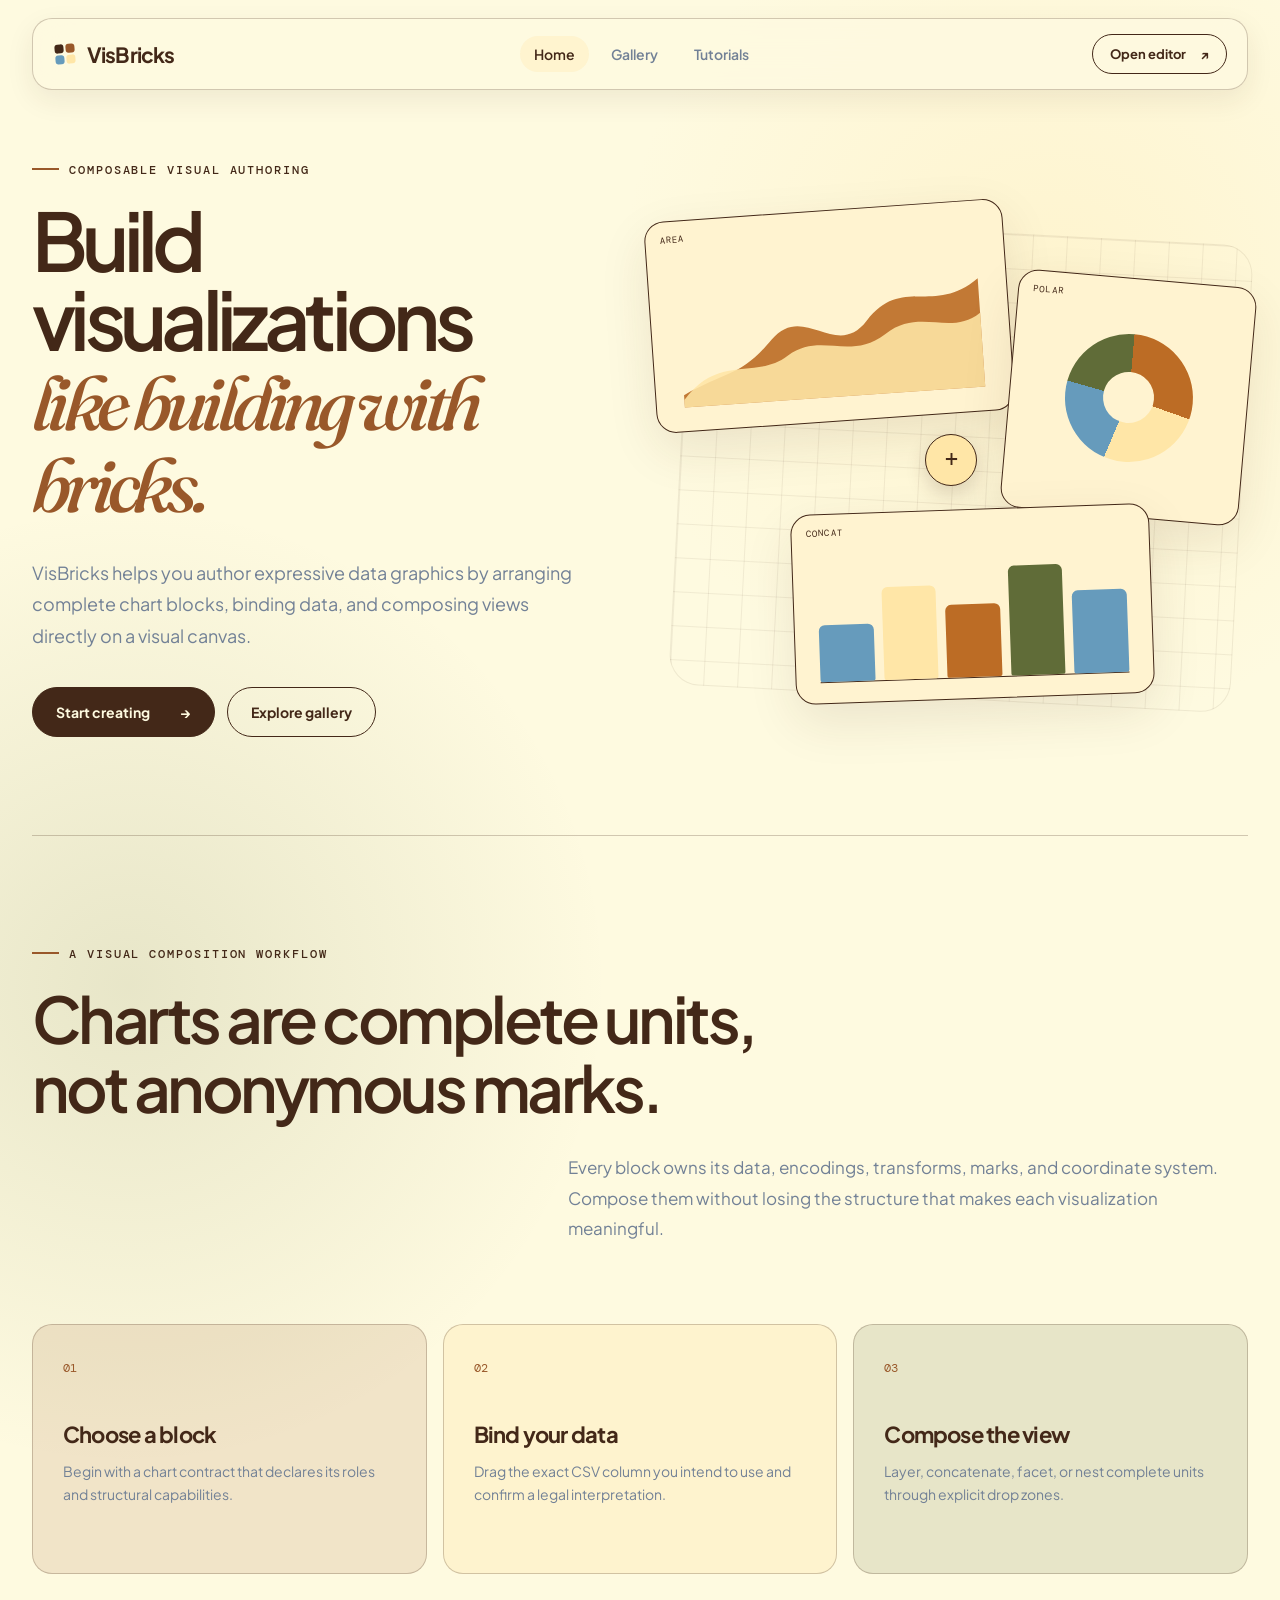
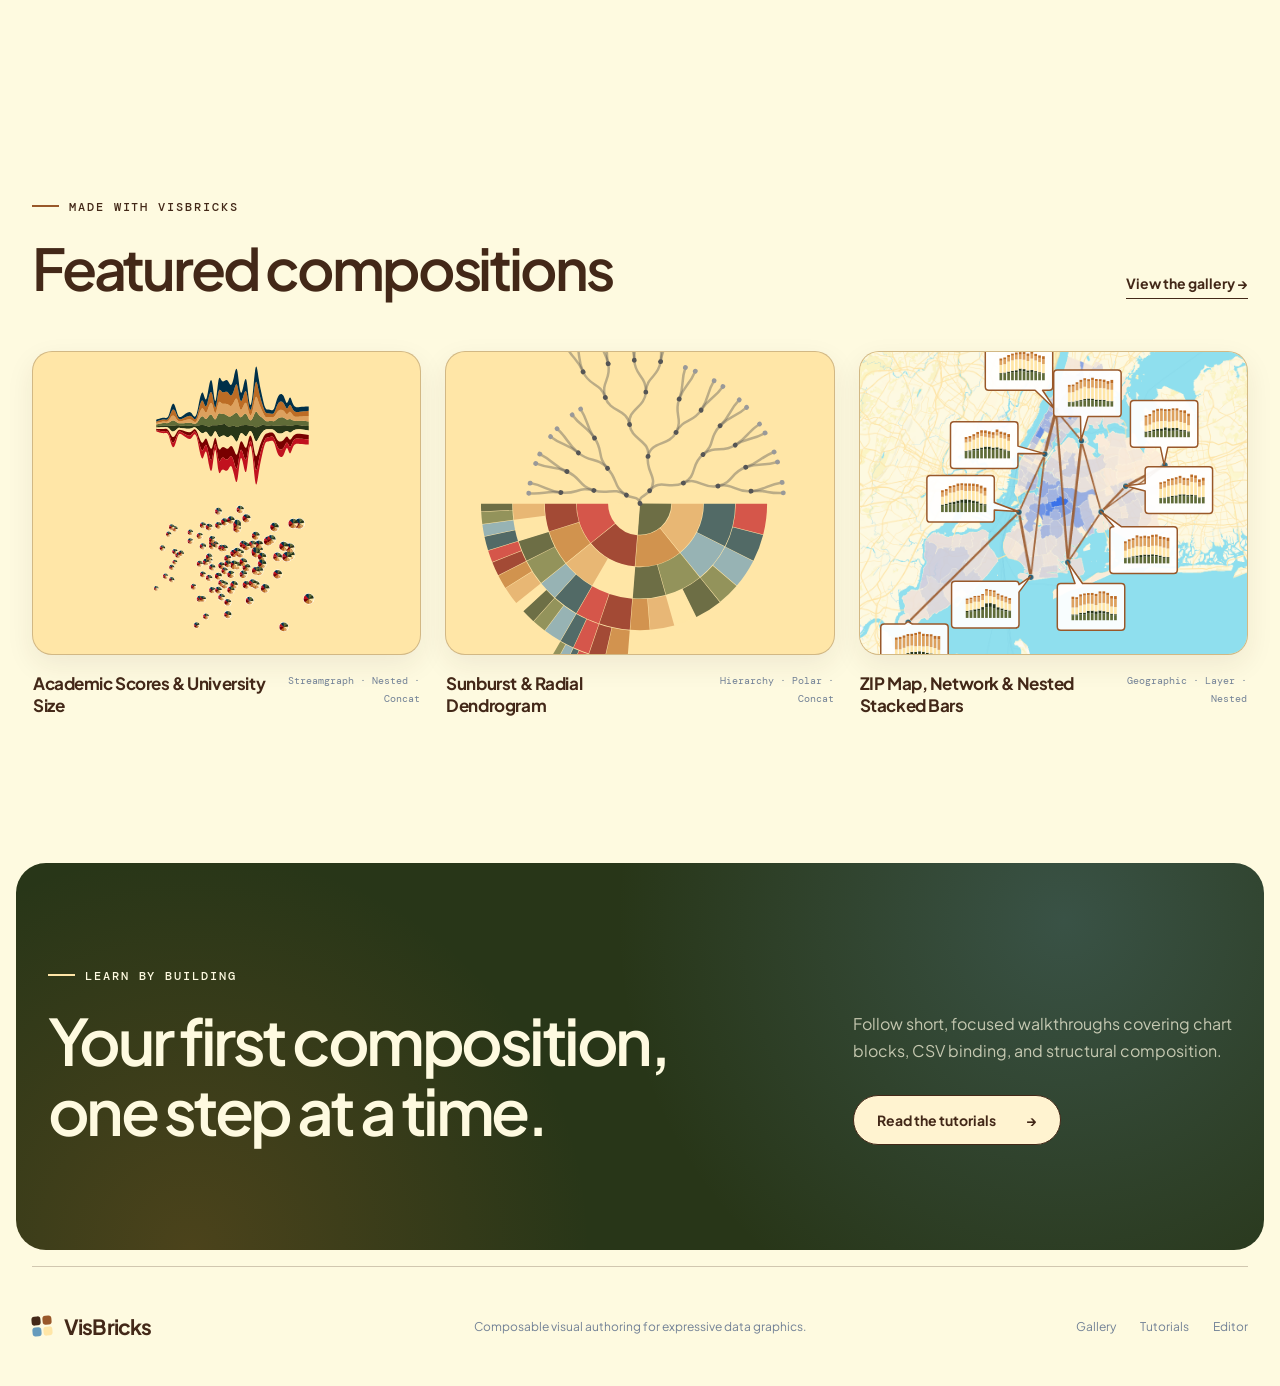
==== commit fe4de535: "Publish six gallery cases and self-contained example assets" ====
--- a/index.html
+++ b/index.html
@@ -1,12 +1,15 @@
 <!DOCTYPE html>
-<html lang="">
+<html lang="en">
   <head>
     <meta charset="UTF-8">
     <link rel="icon" href="/favicon.ico">
     <meta name="viewport" content="width=device-width, initial-scale=1.0">
-    <title>Vite App</title>
-    <script type="module" crossorigin src="/assets/index-UbbxrMhr.js"></script>
-    <link rel="stylesheet" crossorigin href="/assets/index-DBzt1dyA.css">
+    <meta name="description" content="VisBricks is a composable visual authoring environment for expressive data graphics.">
+    <title>VisBricks · Composable Visual Authoring</title>
+    <script type="module" crossorigin src="/assets/runtime-dom.esm-bundler-a9TqFVDN.js"></script>
+    <script type="module" crossorigin src="/assets/site-main-BQS5xsmB.js"></script>
+    <link rel="stylesheet" crossorigin href="/assets/site-main-CP5n0CV7.css">
+    <link rel="license" href="/THIRD_PARTY_LICENSES.txt">
   </head>
   <body>
     <div id="app"></div>
--- a/assets/site-main-CP5n0CV7.css
+++ b/assets/site-main-CP5n0CV7.css
@@ -0,0 +1 @@
+@import "https://fonts.googleapis.com/css2?family=DM+Mono:wght@400;500&family=Fraunces:opsz,wght@9..144,500;9..144,600&family=Plus+Jakarta+Sans:wght@400;500;600;700&display=swap";:root{--site-ink:#432818;--site-ink-deep:#283618;--site-muted:#728196;--site-paper:#fefae0;--site-card:#fff3d0;--site-line:#4328183d;--site-accent:#99582a;--site-rust:#bc6c25;--site-cream:#ffe6a7;--site-olive:#606c38;--site-sky:#669bbc;--site-accent-soft:#99582a21;--site-cream-soft:#ffe6a752;--site-sky-soft:#669bbc26;--site-olive-soft:#606c3824;--site-shadow:0 18px 50px #4328181a;--site-shadow-small:0 10px 28px #43281814;--site-radius-small:12px;--site-radius-medium:20px;--site-radius-large:30px;--site-font-sans:"Plus Jakarta Sans", sans-serif;--site-font-serif:"Fraunces", Georgia, serif;--site-font-mono:"DM Mono", monospace;font-family:var(--site-font-sans);color:var(--site-ink);background:var(--site-paper);font-synthesis:none;text-rendering:optimizelegibility}*{box-sizing:border-box}html{background:var(--site-paper);min-width:320px}body{background:radial-gradient(circle at 82% 10%, var(--site-cream-soft), transparent 27rem), radial-gradient(circle at 10% 33%, var(--site-olive-soft), transparent 30rem), var(--site-paper);min-width:320px;min-height:100vh;margin:0}a{color:inherit;text-decoration:none}button,a{-webkit-tap-highlight-color:transparent}a:focus-visible,button:focus-visible{outline:3px solid var(--site-sky);outline-offset:4px}.site-shell{min-height:100vh;overflow:hidden}.site-header{z-index:10;border:1px solid var(--site-line);border-radius:var(--site-radius-medium);width:min(100% - 64px,1380px);height:72px;box-shadow:var(--site-shadow-small);-webkit-backdrop-filter:blur(18px);backdrop-filter:blur(18px);background:#fefae0d6;grid-template-columns:1fr auto 1fr;align-items:center;margin:18px auto 0;padding:0 20px 0 22px;display:grid;position:relative}.wordmark{letter-spacing:-.04em;justify-self:start;align-items:center;gap:12px;font-size:21px;font-weight:700;display:inline-flex}.wordmark-mark{grid-template-columns:repeat(2,9px);gap:2px;width:20px;display:grid;transform:rotate(-5deg)}.wordmark-mark i{background:var(--site-ink);border-radius:3px;height:9px;display:block}.wordmark-mark i:nth-child(2){background:var(--site-accent)}.wordmark-mark i:nth-child(3){background:var(--site-sky)}.wordmark-mark i:nth-child(4){background:var(--site-cream)}.site-nav{justify-content:center;align-items:center;gap:8px;font-size:14px;font-weight:600;display:flex}.site-nav a{color:var(--site-muted);border-radius:999px;padding:9px 14px;transition:color .16s,background .16s;position:relative}.site-nav a:hover,.site-nav a[aria-current=page]{color:var(--site-ink);background:var(--site-cream-soft)}.site-nav a[aria-current=page]:after{content:none}.header-cta{border:1px solid var(--site-ink);border-radius:999px;justify-self:end;align-items:center;gap:14px;padding:11px 17px;font-size:13px;font-weight:700;transition:color .16s,background .16s;display:inline-flex}.header-cta:hover{color:var(--site-paper);background:var(--site-ink)}.hero{grid-template-columns:minmax(0,.95fr) minmax(520px,1.05fr);align-items:center;gap:6vw;width:min(100% - 64px,1380px);min-height:690px;margin:0 auto;padding:72px 0 98px;display:grid}.eyebrow,.section-kicker,.tutorial-label{font-family:var(--site-font-mono);letter-spacing:.16em;margin:0 0 22px;font-size:12px;font-weight:500}.eyebrow:before,.section-kicker:before{background:var(--site-accent);content:"";width:27px;height:2px;margin:0 10px 4px 0;display:inline-block}.hero h1,.page-intro h1{letter-spacing:-.07em;max-width:760px;margin:0;font-size:clamp(56px,6.3vw,94px);font-weight:600;line-height:.98}.hero h1 em{color:var(--site-accent);font-family:var(--site-font-serif);font-size:.94em;font-weight:500}.hero-lede{max-width:610px;color:var(--site-muted);margin:34px 0 0;font-size:18px;line-height:1.75}.hero-actions{gap:12px;margin-top:36px;display:flex}.button{border:1px solid var(--site-ink);border-radius:999px;justify-content:center;align-items:center;gap:30px;min-height:50px;padding:0 23px;font-size:14px;font-weight:700;transition:transform .16s,box-shadow .16s;display:inline-flex}.button:hover{transform:translateY(-2px);box-shadow:0 8px 20px #43281829}.button-primary{color:var(--site-paper);background:var(--site-ink)}.button-secondary{background:0 0}.button-light{color:var(--site-ink);background:var(--site-card)}.hero-visual{min-height:520px;position:relative}.hero-grid{border-radius:var(--site-radius-large);background-image:linear-gradient(#43281812 1px,#0000 1px),linear-gradient(90deg,#43281812 1px,#0000 1px);background-size:34px 34px;border:1px solid #43281814;position:absolute;inset:8% 1% 2% 5%;transform:rotate(3deg)}.visual-card{border:1px solid var(--site-ink);border-radius:var(--site-radius-medium);background:var(--site-card);box-shadow:var(--site-shadow);position:absolute;overflow:hidden}.card-label{font-family:var(--site-font-mono);letter-spacing:.14em;font-size:9px;position:absolute;top:12px;left:14px}.visual-card-area{width:60%;padding:48px 18px 14px;top:4%;left:0;transform:rotate(-4deg)}.visual-card-area svg{width:100%;display:block}.visual-card-donut{aspect-ratio:1;width:40%;top:17%;right:0;transform:rotate(5deg)}.donut-art{background:conic-gradient(var(--site-rust) 0 29%, var(--site-cream) 29% 55%, var(--site-sky) 55% 78%, var(--site-olive) 78%);border-radius:50%;position:absolute;inset:23%}.donut-art span{background:var(--site-card);border-radius:50%;position:absolute;inset:30%}.visual-card-bars{width:60%;height:190px;padding:45px 24px 20px;bottom:2%;right:16%;transform:rotate(-2deg)}.bar-art{border-bottom:1px solid var(--site-ink);align-items:end;gap:9px;height:100%;display:flex}.bar-art i{background:var(--site-sky);border-radius:6px 6px 2px 2px;flex:1;height:47%}.bar-art i:nth-child(2){background:var(--site-cream);height:76%}.bar-art i:nth-child(3){background:var(--site-rust);height:60%}.bar-art i:nth-child(4){background:var(--site-olive);height:90%}.bar-art i:nth-child(5){background:var(--site-sky);height:68%}.composition-link{z-index:3;border:1px solid var(--site-ink);background:var(--site-cream);width:52px;height:52px;font-family:var(--site-font-mono);border-radius:50%;place-items:center;font-size:25px;display:grid;position:absolute;top:47%;left:46%;box-shadow:0 8px 20px #4328182e}.section-wrap{width:min(100% - 64px,1220px);margin:0 auto}.manifesto{border-top:1px solid var(--site-line);padding:110px 0}.manifesto>h2,.section-heading h2,.learn-inner h2{letter-spacing:-.055em;max-width:780px;margin:0;font-size:clamp(42px,5vw,68px);font-weight:600;line-height:1.08}.manifesto>p:not(.section-kicker){max-width:680px;color:var(--site-muted);margin:30px 0 0 auto;font-size:17px;line-height:1.8}.principle-grid{grid-template-columns:repeat(3,1fr);gap:16px;margin-top:80px;display:grid}.principle-grid article{border:1px solid var(--site-line);border-radius:var(--site-radius-medium);background:#fefae09e;min-height:250px;padding:30px}.principle-grid article+article{padding-left:30px}.principle-grid article:first-child{background:var(--site-accent-soft)}.principle-grid article:nth-child(2){background:var(--site-cream-soft)}.principle-grid article:nth-child(3){background:var(--site-olive-soft)}.principle-grid span,.tutorial-number{color:var(--site-accent);font-family:var(--site-font-mono);font-size:12px}.principle-grid h3{letter-spacing:-.035em;margin:44px 0 12px;font-size:22px}.principle-grid p{color:var(--site-muted);margin:0;font-size:14px;line-height:1.65}.featured{padding:115px 0 130px}.section-heading{justify-content:space-between;align-items:end;margin-bottom:52px;display:flex}.section-heading h2{font-size:clamp(40px,4.5vw,62px)}.text-link{border-bottom:1px solid var(--site-ink);padding-bottom:6px;font-size:14px;font-weight:700}.featured-grid{grid-template-columns:repeat(3,1fr);gap:24px;display:grid}.gallery-card{border-radius:var(--site-radius-medium);display:block}.gallery-image{aspect-ratio:1.28;border:1px solid var(--site-line);border-radius:var(--site-radius-medium);background:var(--site-cream);box-shadow:var(--site-shadow-small);overflow:hidden}.gallery-image img{object-fit:cover;width:100%;height:100%;transition:transform .26s;display:block}.gallery-card:hover .gallery-image img{transform:scale(1.025)}.gallery-card-copy{justify-content:space-between;align-items:start;padding:17px 1px;display:flex}.gallery-card-copy h3,.gallery-card-copy h2{letter-spacing:-.025em;margin:0;font-size:17px}.gallery-card-copy>span{color:var(--site-muted);font-family:var(--site-font-mono);text-align:right;font-size:10px;line-height:1.8}.learn-band{border-radius:var(--site-radius-large);width:min(100% - 32px,1380px);color:var(--site-paper);background:radial-gradient(circle at 84% 15%, #669bbc47, transparent 28rem), radial-gradient(circle at 14% 100%, #bc6c253d, transparent 25rem), var(--site-ink-deep);margin:0 auto 16px;overflow:hidden}.learn-inner{grid-template-columns:1.3fr .7fr;align-items:end;gap:100px;padding:105px 0;display:grid}.learn-inner .section-kicker:before{background:var(--site-cream)}.learn-copy p{color:#fefae0b8;margin:0 0 30px;line-height:1.7}.subpage{min-height:70vh}.page-intro{border-bottom:1px solid var(--site-line);padding:110px 0 95px}.page-intro h1{font-size:clamp(54px,6vw,86px)}.page-intro>p:last-child{max-width:650px;color:var(--site-muted);margin:32px 0 0 auto;font-size:17px;line-height:1.75}.gallery-overview-grid{grid-template-columns:repeat(3,minmax(0,1fr));gap:24px;padding-top:80px;padding-bottom:130px;display:grid}.gallery-overview-card{border:1px solid var(--site-line);border-radius:var(--site-radius-medium);background:var(--site-card);box-shadow:var(--site-shadow-small);flex-direction:column;transition:transform .18s,box-shadow .18s;display:flex;overflow:hidden}.gallery-overview-card:hover{box-shadow:var(--site-shadow);transform:translateY(-4px)}.gallery-overview-image{aspect-ratio:1;border-bottom:1px solid var(--site-line);background:var(--site-cream);position:relative;overflow:hidden}.gallery-overview-image img,.gallery-detail-image img{object-fit:contain;width:100%;height:100%;transition:transform .26s;display:block}.gallery-overview-card:hover .gallery-overview-image img{transform:scale(1.025)}.gallery-overview-copy{flex-direction:column;flex:1;align-items:start;padding:22px 24px 24px;display:flex}.gallery-detail-intro .tag-list{justify-content:start;margin-bottom:18px}.gallery-overview-copy .gallery-overview-tags{justify-content:flex-start;margin:0 0 28px}.overview-link{border-bottom:1px solid var(--site-ink);align-items:center;gap:14px;margin-top:auto;padding-bottom:4px;font-size:12px;font-weight:700;display:inline-flex}.gallery-item-number{z-index:1;border:1px solid var(--site-line);width:46px;height:46px;font-family:var(--site-font-mono);box-shadow:var(--site-shadow-small);background:#fefae0e6;border-radius:50%;place-items:center;font-size:11px;display:grid;position:absolute;top:20px;left:20px}.gallery-detail-page>article{padding-top:48px;padding-bottom:130px}.back-link{color:var(--site-muted);align-items:center;gap:10px;margin-bottom:30px;font-size:13px;font-weight:600;display:inline-flex}.back-link:hover{color:var(--site-ink)}.gallery-detail-hero{border:1px solid var(--site-line);border-radius:var(--site-radius-large);background:var(--site-card);box-shadow:var(--site-shadow-small);grid-template-columns:minmax(0,1.12fr) minmax(360px,.88fr);display:grid;overflow:hidden}.gallery-detail-image{border-right:1px solid var(--site-line);background:var(--site-cream);min-height:570px;position:relative}.gallery-detail-intro{flex-direction:column;justify-content:center;align-items:start;padding:54px;display:flex}.gallery-detail-intro .section-kicker{margin-bottom:20px}.gallery-detail-intro h1{letter-spacing:-.045em;margin:0;font-size:clamp(44px,5vw,68px);font-weight:600;line-height:1.02}.gallery-detail-intro>p:not(.section-kicker){max-width:620px;color:var(--site-muted);margin:22px 0 0;font-size:15px;line-height:1.75}.detail-intro-action{flex-wrap:wrap;align-items:center;gap:18px;margin-top:34px;display:flex}.detail-intro-action>span{max-width:150px;color:var(--site-muted);font-size:10px;line-height:1.5}.gallery-detail-content{border-top:1px solid var(--site-line);margin-top:54px}.detail-section{border-bottom:1px solid var(--site-line);grid-template-columns:220px minmax(0,1fr);gap:42px;padding:58px 0;display:grid}.detail-section-label{color:var(--site-accent);font-family:var(--site-font-mono);letter-spacing:.12em;margin:4px 0 0;font-size:10px;font-weight:500}.detail-section h2,.detail-compose-card h2{letter-spacing:-.045em;margin:0;font-size:clamp(30px,3.6vw,48px);font-weight:600}.detail-section>div>p{max-width:650px;color:var(--site-muted);margin:14px 0 0;font-size:14px;line-height:1.7}.detail-block-list{grid-template-columns:repeat(3,minmax(0,1fr));gap:12px;margin:30px 0 0;padding:0;list-style:none;display:grid}.detail-block-list li{border:1px solid var(--site-line);border-radius:var(--site-radius-small);background:var(--site-card);align-items:center;gap:12px;min-height:74px;padding:16px;font-size:12px;font-weight:700;display:flex}.detail-block-list li span{background:var(--site-olive);border-radius:3px;flex:none;width:10px;height:10px}.detail-block-list li:nth-child(2) span{background:var(--site-rust)}.detail-block-list li:nth-child(3) span{background:var(--site-sky)}.detail-file-card{border:1px solid var(--site-line);border-radius:var(--site-radius-medium);background:var(--site-card);grid-template-columns:110px minmax(180px,.8fr) minmax(260px,1.2fr);align-items:center;gap:20px;margin-top:30px;padding:22px;display:grid}.detail-file-card>span{background:var(--site-cream);font-family:var(--site-font-mono);letter-spacing:.08em;border-radius:999px;justify-self:start;padding:6px 9px;font-size:9px}.detail-file-card strong{overflow-wrap:anywhere;font-size:13px}.detail-file-card p{color:var(--site-muted);margin:0;font-size:12px;line-height:1.6}.detail-file-links{flex-wrap:wrap;gap:8px;margin:12px 0 0;padding:0;list-style:none;display:flex}.detail-file-links a{border:1px solid var(--site-line);color:var(--site-ink);background:var(--site-paper);font-family:var(--site-font-mono);border-radius:9px;padding:6px 9px;font-size:9px;text-decoration:none;display:inline-flex}.detail-file-links a:hover{border-color:var(--site-rust);color:var(--site-rust-dark)}.detail-file-links a:focus-visible{outline-offset:2px;outline:3px solid #669bbc61}.detail-binding-list{max-width:780px;margin:30px 0 0}.detail-binding-list>div{border-bottom:1px solid var(--site-line);grid-template-columns:minmax(0,1fr) minmax(0,1fr);gap:28px;padding:16px 0;display:grid}.detail-binding-list>div:last-child{border-bottom:0}.detail-binding-list dt,.detail-binding-list dd{overflow-wrap:anywhere;margin:0;font-size:13px;line-height:1.5}.detail-binding-list dt{color:var(--site-ink);font-family:var(--site-font-mono)}.detail-binding-list dd{color:var(--site-muted)}.detail-compose-card{border-radius:var(--site-radius-large);color:var(--site-paper);background:var(--site-ink-deep);justify-content:space-between;align-items:end;gap:60px;margin-top:54px;padding:46px;display:flex}.detail-compose-card .detail-section-label{color:var(--site-cream);margin-bottom:14px}.detail-compose-card>div>p:last-child{color:#fefae0b8;max-width:680px;margin:14px 0 0;font-size:13px;line-height:1.7}.tag-list{flex-wrap:wrap;justify-content:end;gap:6px;margin:0;padding:0;list-style:none;display:flex}.tag-list li{border:1px solid var(--site-line);background:var(--site-card);font-family:var(--site-font-mono);text-transform:uppercase;border-radius:999px;padding:5px 8px;font-size:9px}.tutorial-list{gap:18px;padding-top:56px;padding-bottom:30px;display:grid}.tutorial-card{border:1px solid var(--site-line);border-radius:var(--site-radius-medium);background:var(--site-card);grid-template-columns:80px minmax(260px,1fr) minmax(280px,.8fr);align-items:start;gap:42px;padding:44px;display:grid;box-shadow:0 8px 30px #4328180d}.tutorial-card:first-child{border-top:5px solid var(--site-accent)}.tutorial-card:nth-child(2){border-top:5px solid var(--site-cream)}.tutorial-card:nth-child(3){border-top:5px solid var(--site-olive)}.tutorial-label{color:var(--site-accent);margin-bottom:13px;font-size:9px}.tutorial-copy h2{letter-spacing:-.045em;margin:0;font-size:31px;font-weight:600}.tutorial-copy>p:last-child{max-width:530px;color:var(--site-muted);margin:16px 0 0;font-size:14px;line-height:1.7}.tutorial-card ol{counter-reset:tutorial-step;margin:0;padding:0;list-style:none}.tutorial-card li{border-bottom:1px solid var(--site-line);color:var(--site-muted);counter-increment:tutorial-step;grid-template-columns:27px 1fr;padding:11px 0;font-size:13px;display:grid}.tutorial-card li:before{color:var(--site-ink);font-family:var(--site-font-mono);content:counter(tutorial-step, decimal-leading-zero);font-size:10px}.tutorial-cta{justify-content:space-between;align-items:center;padding-top:80px;padding-bottom:110px;display:flex}.tutorial-cta p{letter-spacing:-.04em;margin:0;font-size:28px;font-weight:500}.site-footer{border-top:1px solid var(--site-line);width:min(100% - 64px,1380px);min-height:120px;color:var(--site-muted);grid-template-columns:1fr auto 1fr;align-items:center;gap:30px;margin:0 auto;font-size:12px;display:grid}.wordmark-footer{color:var(--site-ink)}.site-footer p{text-align:center;margin:0}.footer-links{justify-self:end;gap:24px;display:flex}.footer-links a:hover{color:var(--site-ink)}@media (width<=980px){.site-header{grid-template-columns:1fr auto}.site-nav{display:none}.hero{grid-template-columns:1fr;padding-top:70px}.hero-copy{max-width:760px}.hero-visual{width:min(100%,680px);margin:0 auto}.featured-grid{grid-template-columns:repeat(2,1fr)}.gallery-overview-grid{grid-template-columns:repeat(2,minmax(0,1fr))}.featured-grid .gallery-card:last-child{display:none}.learn-inner{grid-template-columns:1fr;gap:42px}.gallery-detail-hero{grid-template-columns:1fr}.gallery-detail-image{aspect-ratio:2;border-right:0;border-bottom:1px solid var(--site-line);min-height:0}.gallery-detail-intro{padding:44px}.tutorial-card{grid-template-columns:50px 1fr}.tutorial-card ol{grid-column:2}}@media (width<=680px){.site-header,.hero,.section-wrap,.site-footer{width:min(100% - 36px,1380px)}.site-header{border-radius:16px;height:64px;margin-top:10px;padding:0 12px 0 14px}.header-cta{padding:9px 12px}.hero{min-height:auto;padding:58px 0 70px}.hero h1,.page-intro h1{font-size:48px}.hero-lede{font-size:16px}.hero-actions{flex-direction:column;align-items:stretch}.hero-visual{min-height:410px}.visual-card-area{width:70%}.visual-card-donut{width:46%;top:20%}.visual-card-bars{width:72%;height:155px;right:8%}.manifesto,.featured{padding:80px 0}.manifesto>h2,.section-heading h2,.learn-inner h2{font-size:40px}.manifesto>p:not(.section-kicker){margin-left:0}.principle-grid,.featured-grid{grid-template-columns:1fr}.principle-grid article,.principle-grid article+article{min-height:0;padding:28px}.principle-grid article+article{border-left:1px solid var(--site-line)}.principle-grid h3{margin-top:22px}.section-heading{flex-direction:column;align-items:start;gap:28px}.featured-grid .gallery-card:last-child{display:block}.learn-inner{padding:78px 0}.learn-band{border-radius:22px;width:calc(100% - 20px)}.page-intro{padding:75px 0 68px}.page-intro>p:last-child{margin-left:0}.gallery-overview-grid{grid-template-columns:1fr;gap:24px;padding-top:55px;padding-bottom:85px}.gallery-overview-card,.gallery-detail-hero{border-radius:22px}.gallery-detail-page>article{padding-top:30px;padding-bottom:85px}.gallery-detail-image{aspect-ratio:1.35}.gallery-detail-intro{padding:30px 24px 34px}.detail-intro-action,.detail-compose-card{flex-direction:column;align-items:stretch}.detail-intro-action>span{max-width:none}.detail-intro-action .button,.detail-compose-card .button{align-self:stretch}.detail-section{grid-template-columns:1fr;gap:22px;padding:42px 0}.detail-block-list{grid-template-columns:1fr}.detail-file-card{grid-template-columns:1fr;gap:12px}.detail-binding-list>div{grid-template-columns:1fr;gap:5px}.detail-compose-card{border-radius:22px;gap:30px;margin-top:38px;padding:30px 24px}.tutorial-card{grid-template-columns:1fr;gap:20px;padding:28px}.tutorial-card ol{grid-column:auto}.tutorial-cta{flex-direction:column;align-items:stretch;gap:28px}.site-footer{text-align:left;grid-template-columns:1fr;padding:35px 0}.site-footer p{text-align:left}.footer-links{justify-self:start}}@media (prefers-reduced-motion:reduce){*,:before,:after{scroll-behavior:auto!important;transition-duration:.01ms!important}}
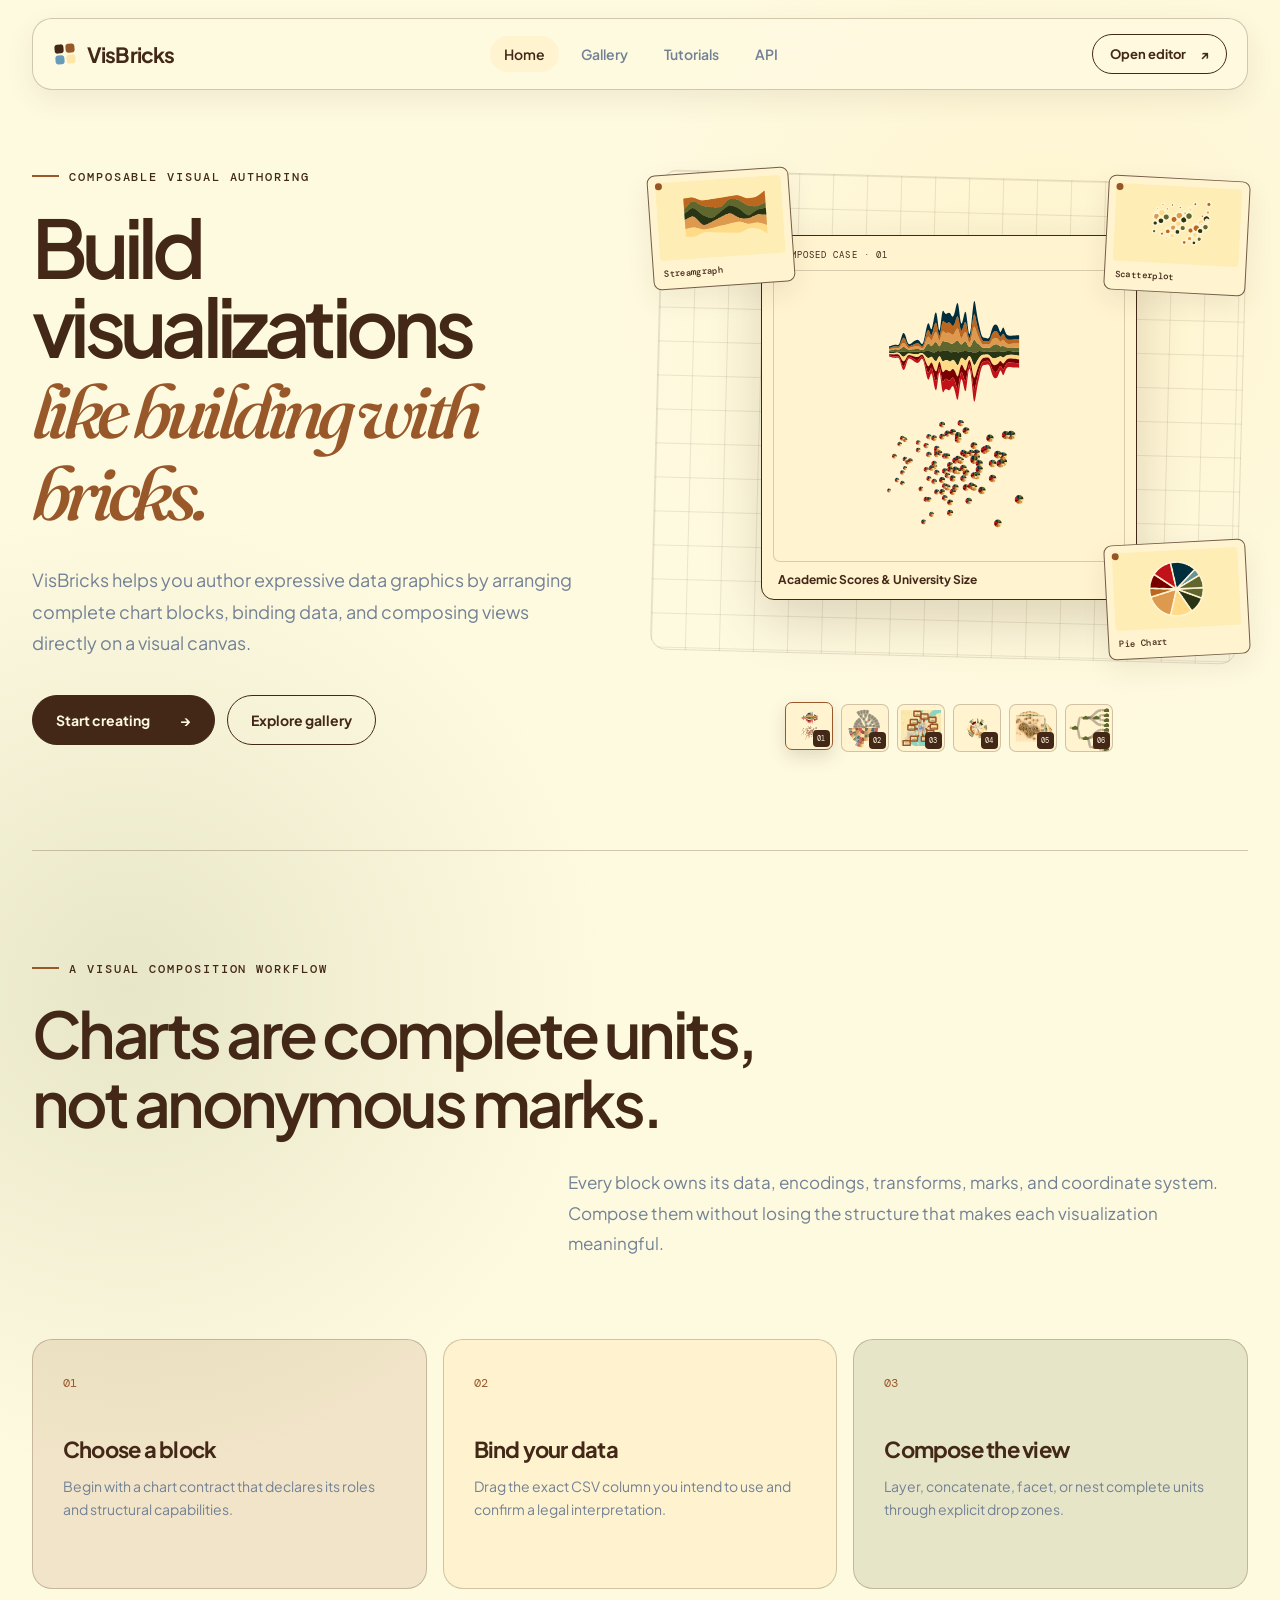
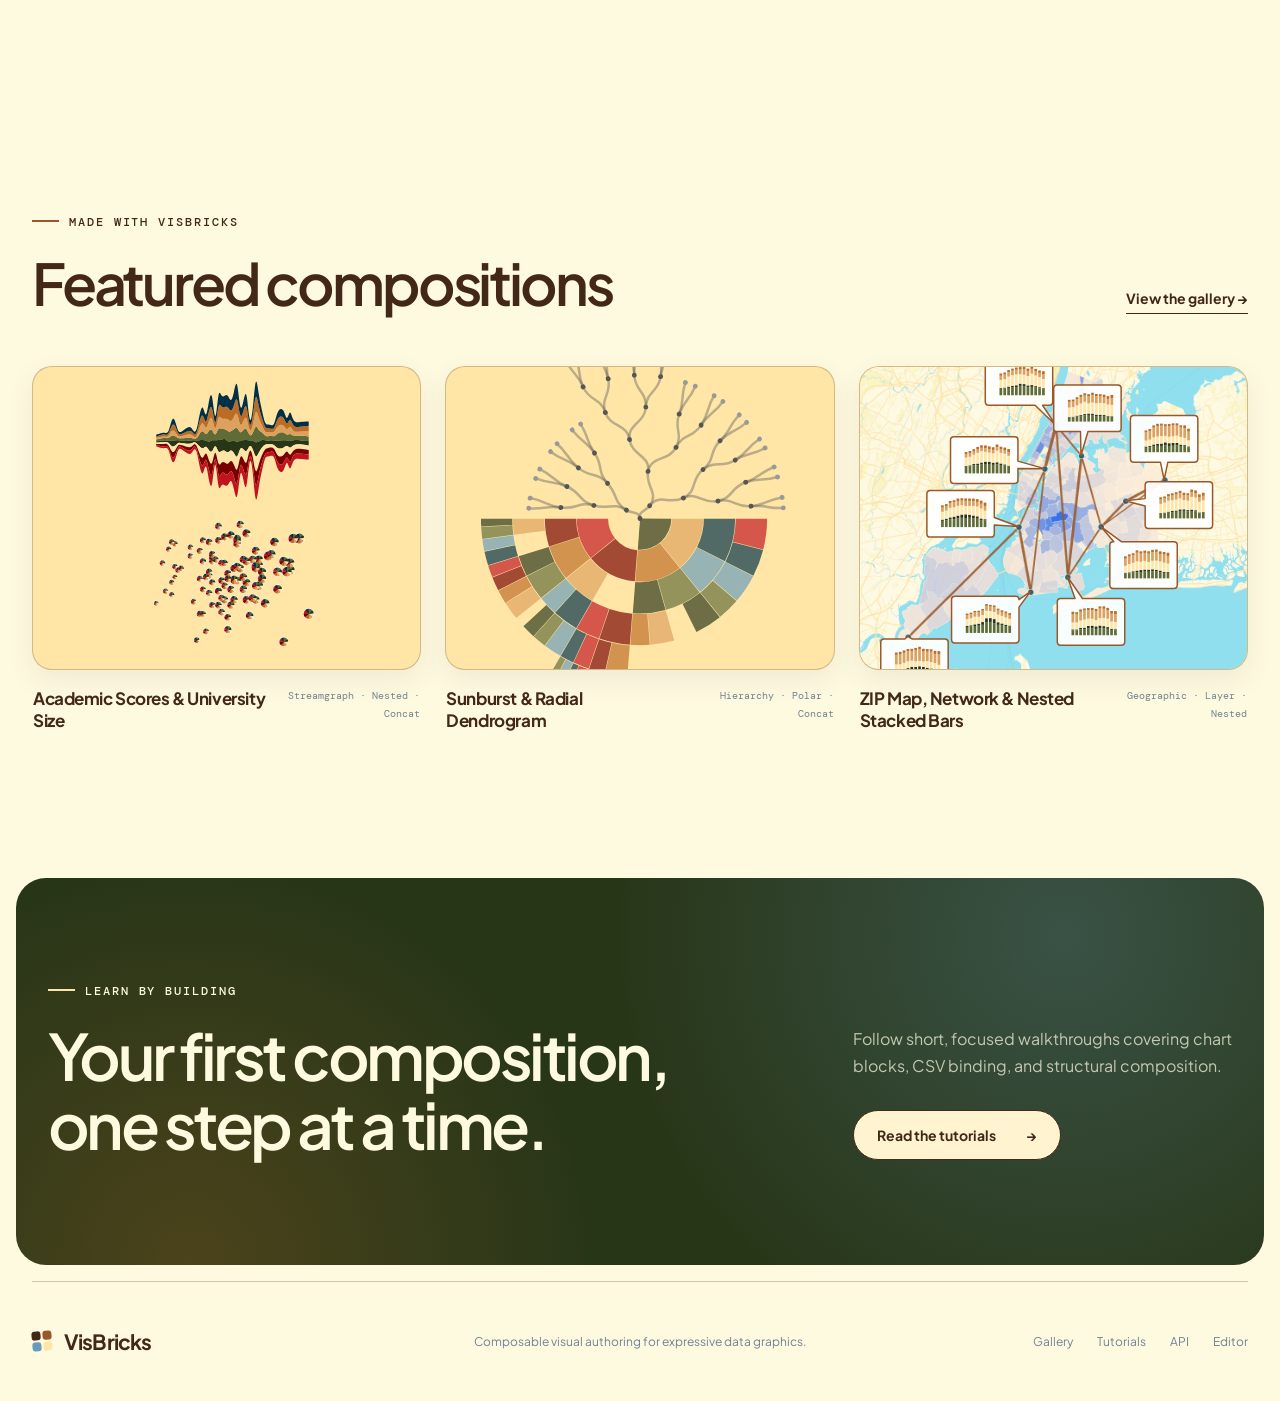
==== commit 11161403: "Publish API catalog and polar concat improvements" ====
--- a/index.html
+++ b/index.html
@@ -3,13 +3,13 @@
   <head>
     <meta charset="UTF-8">
     <link rel="icon" href="/favicon.ico">
+    <link rel="license" href="/THIRD_PARTY_LICENSES.txt">
     <meta name="viewport" content="width=device-width, initial-scale=1.0">
     <meta name="description" content="VisBricks is a composable visual authoring environment for expressive data graphics.">
     <title>VisBricks · Composable Visual Authoring</title>
-    <script type="module" crossorigin src="/assets/runtime-dom.esm-bundler-a9TqFVDN.js"></script>
-    <script type="module" crossorigin src="/assets/site-main-BQS5xsmB.js"></script>
-    <link rel="stylesheet" crossorigin href="/assets/site-main-CP5n0CV7.css">
-    <link rel="license" href="/THIRD_PARTY_LICENSES.txt">
+    <script type="module" crossorigin src="/assets/galleryCases-DjwK00ZK.js"></script>
+    <script type="module" crossorigin src="/assets/site-main-CloAnTtA.js"></script>
+    <link rel="stylesheet" crossorigin href="/assets/site-main-Dj-hwv7L.css">
   </head>
   <body>
     <div id="app"></div>
--- a/assets/site-main-Dj-hwv7L.css
+++ b/assets/site-main-Dj-hwv7L.css
@@ -0,0 +1 @@
+@import "https://fonts.googleapis.com/css2?family=DM+Mono:wght@400;500&family=Fraunces:opsz,wght@9..144,500;9..144,600&family=Plus+Jakarta+Sans:wght@400;500;600;700&display=swap";:root{--site-ink:#432818;--site-ink-deep:#283618;--site-muted:#728196;--site-paper:#fefae0;--site-card:#fff3d0;--site-line:#4328183d;--site-accent:#99582a;--site-rust:#bc6c25;--site-cream:#ffe6a7;--site-olive:#606c38;--site-sky:#669bbc;--site-accent-soft:#99582a21;--site-cream-soft:#ffe6a752;--site-sky-soft:#669bbc26;--site-olive-soft:#606c3824;--site-shadow:0 18px 50px #4328181a;--site-shadow-small:0 10px 28px #43281814;--site-radius-small:12px;--site-radius-medium:20px;--site-radius-large:30px;--site-font-sans:"Plus Jakarta Sans", sans-serif;--site-font-serif:"Fraunces", Georgia, serif;--site-font-mono:"DM Mono", monospace;font-family:var(--site-font-sans);color:var(--site-ink);background:var(--site-paper);font-synthesis:none;text-rendering:optimizelegibility}*{box-sizing:border-box}html{background:var(--site-paper);min-width:320px}body{background:radial-gradient(circle at 82% 10%, var(--site-cream-soft), transparent 27rem), radial-gradient(circle at 10% 33%, var(--site-olive-soft), transparent 30rem), var(--site-paper);min-width:320px;min-height:100vh;margin:0}a{color:inherit;text-decoration:none}button,a{-webkit-tap-highlight-color:transparent}a:focus-visible,button:focus-visible{outline:3px solid var(--site-sky);outline-offset:4px}.site-shell{min-height:100vh;overflow:hidden}.site-header{z-index:10;border:1px solid var(--site-line);border-radius:var(--site-radius-medium);width:min(100% - 64px,1380px);height:72px;box-shadow:var(--site-shadow-small);-webkit-backdrop-filter:blur(18px);backdrop-filter:blur(18px);background:#fefae0d6;grid-template-columns:1fr auto 1fr;align-items:center;margin:18px auto 0;padding:0 20px 0 22px;display:grid;position:relative}.wordmark{letter-spacing:-.04em;justify-self:start;align-items:center;gap:12px;font-size:21px;font-weight:700;display:inline-flex}.wordmark-mark{grid-template-columns:repeat(2,9px);gap:2px;width:20px;display:grid;transform:rotate(-5deg)}.wordmark-mark i{background:var(--site-ink);border-radius:3px;height:9px;display:block}.wordmark-mark i:nth-child(2){background:var(--site-accent)}.wordmark-mark i:nth-child(3){background:var(--site-sky)}.wordmark-mark i:nth-child(4){background:var(--site-cream)}.site-nav{justify-content:center;align-items:center;gap:8px;font-size:14px;font-weight:600;display:flex}.site-nav a{color:var(--site-muted);border-radius:999px;padding:9px 14px;transition:color .16s,background .16s;position:relative}.site-nav a:hover,.site-nav a[aria-current=page]{color:var(--site-ink);background:var(--site-cream-soft)}.site-nav a[aria-current=page]:after{content:none}.header-cta{border:1px solid var(--site-ink);border-radius:999px;justify-self:end;align-items:center;gap:14px;padding:11px 17px;font-size:13px;font-weight:700;transition:color .16s,background .16s;display:inline-flex}.header-cta:hover{color:var(--site-paper);background:var(--site-ink)}.hero{grid-template-columns:minmax(0,.95fr) minmax(520px,1.05fr);align-items:center;gap:6vw;width:min(100% - 64px,1380px);min-height:690px;margin:0 auto;padding:72px 0 98px;display:grid}.eyebrow,.section-kicker,.tutorial-label{font-family:var(--site-font-mono);letter-spacing:.16em;margin:0 0 22px;font-size:12px;font-weight:500}.eyebrow:before,.section-kicker:before{background:var(--site-accent);content:"";width:27px;height:2px;margin:0 10px 4px 0;display:inline-block}.hero h1,.page-intro h1{letter-spacing:-.07em;max-width:760px;margin:0;font-size:clamp(56px,6.3vw,94px);font-weight:600;line-height:.98}.hero h1 em{color:var(--site-accent);font-family:var(--site-font-serif);font-size:.94em;font-weight:500}.hero-lede{max-width:610px;color:var(--site-muted);margin:34px 0 0;font-size:18px;line-height:1.75}.hero-actions{gap:12px;margin-top:36px;display:flex}.button{border:1px solid var(--site-ink);border-radius:999px;justify-content:center;align-items:center;gap:30px;min-height:50px;padding:0 23px;font-size:14px;font-weight:700;transition:transform .16s,box-shadow .16s;display:inline-flex}.button:hover{transform:translateY(-2px);box-shadow:0 8px 20px #43281829}.button-primary{color:var(--site-paper);background:var(--site-ink)}.button-secondary{background:0 0}.button-light{color:var(--site-ink);background:var(--site-card)}.hero-visual{min-height:590px;position:relative}.hero-network-stage{min-height:500px;position:relative}.hero-network-grid{background-image:linear-gradient(#4328181a 1.5px,#0000 1.5px),linear-gradient(90deg,#4328181a 1.5px,#0000 1.5px);background-size:34px 34px;border:1.5px solid #43281821;border-radius:16px;position:absolute;inset:3% 1% 1%;transform:rotate(1.5deg)}.hero-network-lines{z-index:1;fill:none;stroke:#99582ac7;stroke-dasharray:6 7;stroke-linecap:round;stroke-width:2.6px;vector-effect:non-scaling-stroke;width:100%;height:100%;position:absolute;inset:0;overflow:visible}.hero-case-card{z-index:2;border:1.5px solid var(--site-ink);background:var(--site-card);border-radius:13px;grid-template-rows:auto minmax(0,1fr) auto;width:63%;height:365px;padding:11px;transition:box-shadow .18s,transform .18s;display:grid;position:absolute;top:73px;left:18.5%;box-shadow:0 22px 52px #4328182b}.hero-case-card:hover{transform:translateY(-3px);box-shadow:0 26px 58px #4328183b}.hero-case-eyebrow{font-family:var(--site-font-mono);letter-spacing:.12em;padding:2px 6px 9px;font-size:9px}.hero-case-image{background:var(--site-card);border:1.5px solid #43281833;border-radius:7px;place-items:center;min-height:0;display:grid;overflow:hidden}.hero-case-image img{object-fit:contain;mix-blend-mode:multiply;width:100%;height:100%;padding:10px;display:block}.hero-case-caption{justify-content:space-between;align-items:center;gap:14px;min-width:0;padding:10px 5px 1px;font-size:12px;display:flex}.hero-case-caption strong{text-overflow:ellipsis;white-space:nowrap;overflow:hidden}.hero-chart-node{z-index:3;background:var(--site-card);width:142px;box-shadow:var(--site-shadow-small);border:1.5px solid #432818bd;border-radius:8px;grid-template-rows:78px auto;margin:0;padding:7px;display:grid;position:absolute;overflow:hidden}.hero-chart-node:before{background:var(--site-accent);content:"";border-radius:50%;width:7px;height:7px;position:absolute;top:7px;left:7px;box-shadow:0 0 0 3px #fff3d0d1}.hero-chart-node img{object-fit:cover;mix-blend-mode:multiply;border-radius:4px;width:100%;height:78px;display:block}.hero-chart-node--emphasized{grid-template-rows:92px auto;width:158px}.hero-chart-node--emphasized img{filter:brightness(.9)contrast(1.28)saturate(1.18);height:92px;transform:scale(1.48)}.hero-chart-node figcaption{font-family:var(--site-font-mono);letter-spacing:.04em;text-overflow:ellipsis;white-space:nowrap;padding:7px 3px 2px;font-size:9px;font-weight:500;overflow:hidden}.hero-chart-node--1{top:9px;left:0;transform:rotate(-4deg)}.hero-chart-node--2{top:16px;right:0;transform:rotate(3deg)}.hero-chart-node--3{bottom:4px;left:0;transform:rotate(3deg)}.hero-chart-node--4{bottom:5px;right:0;transform:rotate(-3deg)}.hero-case-picker{z-index:5;justify-content:center;align-items:center;gap:8px;display:flex;position:absolute;bottom:0;left:0;right:0}.hero-case-picker button{border:1.5px solid var(--site-line);background:var(--site-card);cursor:pointer;border-radius:7px;place-items:center;width:48px;height:48px;padding:3px;transition:border-color .16s,box-shadow .16s,transform .16s;display:grid;position:relative;overflow:hidden}.hero-case-picker button:hover,.hero-case-picker button[aria-pressed=true]{border-color:var(--site-accent);transform:translateY(-2px);box-shadow:0 7px 18px #43281826}.hero-case-picker img{object-fit:contain;mix-blend-mode:multiply;width:100%;height:100%}.hero-case-picker span{width:17px;height:17px;color:var(--site-paper);background:var(--site-ink);font-family:var(--site-font-mono);border-radius:4px;place-items:center;font-size:7px;display:grid;position:absolute;bottom:2px;right:2px}.hero-case-enter-active,.hero-case-leave-active{transition:opacity .15s,transform .15s}.hero-case-enter-from,.hero-case-leave-to{opacity:0;transform:scale(.985)}.section-wrap{width:min(100% - 64px,1220px);margin:0 auto}.manifesto{border-top:1px solid var(--site-line);padding:110px 0}.manifesto>h2,.section-heading h2,.learn-inner h2{letter-spacing:-.055em;max-width:780px;margin:0;font-size:clamp(42px,5vw,68px);font-weight:600;line-height:1.08}.manifesto>p:not(.section-kicker){max-width:680px;color:var(--site-muted);margin:30px 0 0 auto;font-size:17px;line-height:1.8}.principle-grid{grid-template-columns:repeat(3,1fr);gap:16px;margin-top:80px;display:grid}.principle-grid article{border:1px solid var(--site-line);border-radius:var(--site-radius-medium);background:#fefae09e;min-height:250px;padding:30px}.principle-grid article+article{padding-left:30px}.principle-grid article:first-child{background:var(--site-accent-soft)}.principle-grid article:nth-child(2){background:var(--site-cream-soft)}.principle-grid article:nth-child(3){background:var(--site-olive-soft)}.principle-grid span,.tutorial-number{color:var(--site-accent);font-family:var(--site-font-mono);font-size:12px}.principle-grid h3{letter-spacing:-.035em;margin:44px 0 12px;font-size:22px}.principle-grid p{color:var(--site-muted);margin:0;font-size:14px;line-height:1.65}.featured{padding:115px 0 130px}.section-heading{justify-content:space-between;align-items:end;margin-bottom:52px;display:flex}.section-heading h2{font-size:clamp(40px,4.5vw,62px)}.text-link{border-bottom:1px solid var(--site-ink);padding-bottom:6px;font-size:14px;font-weight:700}.featured-grid{grid-template-columns:repeat(3,1fr);gap:24px;display:grid}.gallery-card{border-radius:var(--site-radius-medium);display:block}.gallery-image{aspect-ratio:1.28;border:1px solid var(--site-line);border-radius:var(--site-radius-medium);background:var(--site-cream);box-shadow:var(--site-shadow-small);overflow:hidden}.gallery-image img{object-fit:cover;width:100%;height:100%;transition:transform .26s;display:block}.gallery-card:hover .gallery-image img{transform:scale(1.025)}.gallery-card-copy{justify-content:space-between;align-items:start;padding:17px 1px;display:flex}.gallery-card-copy h3,.gallery-card-copy h2{letter-spacing:-.025em;margin:0;font-size:17px}.gallery-card-copy>span{color:var(--site-muted);font-family:var(--site-font-mono);text-align:right;font-size:10px;line-height:1.8}.learn-band{border-radius:var(--site-radius-large);width:min(100% - 32px,1380px);color:var(--site-paper);background:radial-gradient(circle at 84% 15%, #669bbc47, transparent 28rem), radial-gradient(circle at 14% 100%, #bc6c253d, transparent 25rem), var(--site-ink-deep);margin:0 auto 16px;overflow:hidden}.learn-inner{grid-template-columns:1.3fr .7fr;align-items:end;gap:100px;padding:105px 0;display:grid}.learn-inner .section-kicker:before{background:var(--site-cream)}.learn-copy p{color:#fefae0b8;margin:0 0 30px;line-height:1.7}.subpage{min-height:70vh}.page-intro{border-bottom:1px solid var(--site-line);padding:110px 0 95px}.page-intro h1{font-size:clamp(54px,6vw,86px)}.page-intro>p:last-child{max-width:650px;color:var(--site-muted);margin:32px 0 0 auto;font-size:17px;line-height:1.75}.gallery-overview-grid{grid-template-columns:repeat(3,minmax(0,1fr));gap:24px;padding-top:80px;padding-bottom:130px;display:grid}.gallery-overview-card{border:1px solid var(--site-line);border-radius:var(--site-radius-medium);background:var(--site-card);box-shadow:var(--site-shadow-small);flex-direction:column;transition:transform .18s,box-shadow .18s;display:flex;overflow:hidden}.gallery-overview-card:hover{box-shadow:var(--site-shadow);transform:translateY(-4px)}.gallery-overview-image{aspect-ratio:1;border-bottom:1px solid var(--site-line);background:var(--site-cream);position:relative;overflow:hidden}.gallery-overview-image img,.gallery-detail-image img{object-fit:contain;width:100%;height:100%;transition:transform .26s;display:block}.gallery-overview-card:hover .gallery-overview-image img{transform:scale(1.025)}.gallery-overview-copy{flex-direction:column;flex:1;align-items:start;padding:22px 24px 24px;display:flex}.gallery-detail-intro .tag-list{justify-content:start;margin-bottom:18px}.gallery-overview-copy .gallery-overview-tags{justify-content:flex-start;margin:0 0 28px}.overview-link{border-bottom:1px solid var(--site-ink);align-items:center;gap:14px;margin-top:auto;padding-bottom:4px;font-size:12px;font-weight:700;display:inline-flex}.gallery-item-number{z-index:1;border:1px solid var(--site-line);width:46px;height:46px;font-family:var(--site-font-mono);box-shadow:var(--site-shadow-small);background:#fefae0e6;border-radius:50%;place-items:center;font-size:11px;display:grid;position:absolute;top:20px;left:20px}.gallery-detail-page>article{padding-top:48px;padding-bottom:130px}.back-link{color:var(--site-muted);align-items:center;gap:10px;margin-bottom:30px;font-size:13px;font-weight:600;display:inline-flex}.back-link:hover{color:var(--site-ink)}.gallery-detail-hero{border:1px solid var(--site-line);border-radius:var(--site-radius-large);background:var(--site-card);box-shadow:var(--site-shadow-small);grid-template-columns:minmax(0,1.12fr) minmax(360px,.88fr);display:grid;overflow:hidden}.gallery-detail-image{border-right:1px solid var(--site-line);background:var(--site-cream);min-height:570px;position:relative}.gallery-detail-intro{flex-direction:column;justify-content:center;align-items:start;padding:54px;display:flex}.gallery-detail-intro .section-kicker{margin-bottom:20px}.gallery-detail-intro h1{letter-spacing:-.045em;margin:0;font-size:clamp(44px,5vw,68px);font-weight:600;line-height:1.02}.gallery-detail-intro>p:not(.section-kicker){max-width:620px;color:var(--site-muted);margin:22px 0 0;font-size:15px;line-height:1.75}.detail-intro-action{flex-wrap:wrap;align-items:center;gap:18px;margin-top:34px;display:flex}.detail-intro-action>span{max-width:150px;color:var(--site-muted);font-size:10px;line-height:1.5}.gallery-detail-content{border-top:1px solid var(--site-line);margin-top:54px}.detail-section{border-bottom:1px solid var(--site-line);grid-template-columns:220px minmax(0,1fr);gap:42px;padding:58px 0;display:grid}.detail-section-label{color:var(--site-accent);font-family:var(--site-font-mono);letter-spacing:.12em;margin:4px 0 0;font-size:10px;font-weight:500}.detail-section h2,.detail-compose-card h2{letter-spacing:-.045em;margin:0;font-size:clamp(30px,3.6vw,48px);font-weight:600}.detail-section>div>p{max-width:650px;color:var(--site-muted);margin:14px 0 0;font-size:14px;line-height:1.7}.detail-block-list{grid-template-columns:repeat(3,minmax(0,1fr));gap:12px;margin:30px 0 0;padding:0;list-style:none;display:grid}.detail-block-list li{border:1px solid var(--site-line);border-radius:var(--site-radius-small);background:var(--site-card);align-items:center;gap:12px;min-height:74px;padding:16px;font-size:12px;font-weight:700;display:flex}.detail-block-list li span{background:var(--site-olive);border-radius:3px;flex:none;width:10px;height:10px}.detail-block-list li:nth-child(2) span{background:var(--site-rust)}.detail-block-list li:nth-child(3) span{background:var(--site-sky)}.detail-file-card{border:1px solid var(--site-line);border-radius:var(--site-radius-medium);background:var(--site-card);grid-template-columns:110px minmax(180px,.8fr) minmax(260px,1.2fr);align-items:center;gap:20px;margin-top:30px;padding:22px;display:grid}.detail-file-card>span{background:var(--site-cream);font-family:var(--site-font-mono);letter-spacing:.08em;border-radius:999px;justify-self:start;padding:6px 9px;font-size:9px}.detail-file-card strong{overflow-wrap:anywhere;font-size:13px}.detail-file-card p{color:var(--site-muted);margin:0;font-size:12px;line-height:1.6}.detail-file-links{flex-wrap:wrap;gap:8px;margin:12px 0 0;padding:0;list-style:none;display:flex}.detail-file-links a{border:1px solid var(--site-line);color:var(--site-ink);background:var(--site-paper);font-family:var(--site-font-mono);border-radius:9px;padding:6px 9px;font-size:9px;text-decoration:none;display:inline-flex}.detail-file-links a:hover{border-color:var(--site-rust);color:var(--site-rust-dark)}.detail-file-links a:focus-visible{outline-offset:2px;outline:3px solid #669bbc61}.detail-binding-list{max-width:780px;margin:30px 0 0}.detail-binding-list>div{border-bottom:1px solid var(--site-line);grid-template-columns:minmax(0,1fr) minmax(0,1fr);gap:28px;padding:16px 0;display:grid}.detail-binding-list>div:last-child{border-bottom:0}.detail-binding-list dt,.detail-binding-list dd{overflow-wrap:anywhere;margin:0;font-size:13px;line-height:1.5}.detail-binding-list dt{color:var(--site-ink);font-family:var(--site-font-mono)}.detail-binding-list dd{color:var(--site-muted)}.detail-compose-card{border-radius:var(--site-radius-large);color:var(--site-paper);background:var(--site-ink-deep);justify-content:space-between;align-items:end;gap:60px;margin-top:54px;padding:46px;display:flex}.detail-compose-card .detail-section-label{color:var(--site-cream);margin-bottom:14px}.detail-compose-card>div>p:last-child{color:#fefae0b8;max-width:680px;margin:14px 0 0;font-size:13px;line-height:1.7}.tag-list{flex-wrap:wrap;justify-content:end;gap:6px;margin:0;padding:0;list-style:none;display:flex}.tag-list li{border:1px solid var(--site-line);background:var(--site-card);font-family:var(--site-font-mono);text-transform:uppercase;border-radius:999px;padding:5px 8px;font-size:9px}.api-intro{padding:100px 0 88px 264px}.api-intro h1{letter-spacing:-.07em;max-width:920px;margin:0;font-size:clamp(58px,7vw,104px);font-weight:600;line-height:.95}.api-intro>p:not(.section-kicker){max-width:730px;color:var(--site-muted);margin:34px 0 0 auto;font-size:17px;line-height:1.8}.api-summary{border-top:1px solid var(--site-line);border-bottom:1px solid var(--site-line);grid-template-columns:repeat(3,minmax(0,1fr));margin:64px 0 0;display:grid}.api-summary>div{border-right:1px solid var(--site-line);justify-content:space-between;align-items:end;gap:20px;min-height:108px;padding:22px 26px;display:flex}.api-summary>div:last-child{border-right:0}.api-summary dt,.api-summary dd{margin:0}.api-summary dt{color:var(--site-muted);font-family:var(--site-font-mono);letter-spacing:.08em;text-transform:uppercase;font-size:9px}.api-summary dd{font-family:var(--site-font-serif);font-size:42px;line-height:1}.api-layout{grid-template-columns:210px minmax(0,1fr);align-items:start;gap:54px;padding-bottom:140px;display:grid}.api-index{z-index:4;scrollbar-width:thin;width:210px;max-height:calc(100vh - 136px);padding:20px 0;position:fixed;top:112px;left:max(32px,50vw - 690px);overflow-y:auto}.api-index nav{gap:32px;display:grid}.api-index nav>div{gap:3px;display:grid}.api-index p{color:var(--site-accent);font-family:var(--site-font-mono);letter-spacing:.1em;margin:0 0 9px;font-size:8px}.api-index a{color:var(--site-muted);border-radius:8px;justify-content:space-between;align-items:center;gap:10px;padding:6px 9px;font-size:10px;line-height:1.35;display:flex}.api-index a:hover{color:var(--site-ink);background:var(--site-cream-soft)}.api-index a span{color:var(--site-accent);font-family:var(--site-font-mono);font-size:8px}.api-reference{grid-column:2;min-width:0}.api-reference-section{border-top:1px solid var(--site-line);padding:48px 0 84px;scroll-margin-top:24px}.api-section-heading{grid-template-columns:180px minmax(0,1fr);gap:32px;margin-bottom:44px;display:grid}.api-section-heading h2{letter-spacing:-.055em;margin:0;font-size:clamp(36px,4.2vw,58px);font-weight:600;line-height:1.04}.api-section-heading>div>p{max-width:680px;color:var(--site-muted);margin:16px 0 0;font-size:13px;line-height:1.7}.composition-reference-list{gap:18px;display:grid}.composition-reference-card{border:1px solid var(--site-line);border-radius:var(--site-radius-medium);background:#fff3d0a3;padding:30px;scroll-margin-top:24px}.composition-reference-card>header{grid-template-columns:76px minmax(0,1fr) auto;align-items:center;gap:20px;display:grid}.composition-reference-card>header span{color:var(--site-accent);font-family:var(--site-font-mono);letter-spacing:.12em;font-size:9px}.composition-reference-card h3{letter-spacing:-.04em;margin:2px 0 0;font-size:28px}.composition-reference-card>header>code,.api-block-copy>code{color:var(--site-accent);font-family:var(--site-font-mono);font-size:10px}.composition-reference-card>p{max-width:720px;color:var(--site-muted);margin:22px 0 0 96px;font-size:13px;line-height:1.7}.composition-reference-icon{border:1px solid var(--site-line);background:var(--site-paper);border-radius:14px;width:76px;height:62px;position:relative}.composition-reference-icon i{border:1px solid var(--site-ink);background:var(--site-cream);display:block;position:absolute}.composition-reference-icon--layer i:first-child,.composition-reference-icon--layer i:nth-child(2){border-radius:6px;width:32px;height:25px}.composition-reference-icon--layer i:first-child{top:22px;left:17px}.composition-reference-icon--layer i:nth-child(2){background:#669bbc8c;top:14px;left:27px}.composition-reference-icon--layer i:nth-child(n+3),.composition-reference-icon--concat i:nth-child(n+3),.composition-reference-icon--nested i:nth-child(n+3){display:none}.composition-reference-icon--concat i{border-radius:5px;width:24px;height:28px;top:17px}.composition-reference-icon--concat i:first-child{left:12px}.composition-reference-icon--concat i:nth-child(2){background:#bc6c2547;right:12px}.composition-reference-icon--facet i{border-radius:4px;width:19px;height:16px}.composition-reference-icon--facet i:first-child{top:11px;left:14px}.composition-reference-icon--facet i:nth-child(2){top:11px;right:14px}.composition-reference-icon--facet i:nth-child(3){bottom:11px;left:14px}.composition-reference-icon--facet i:nth-child(4){bottom:11px;right:14px}.composition-reference-icon--nested i:first-child{border-radius:9px;inset:10px 13px}.composition-reference-icon--nested i:nth-child(2){background:var(--site-rust);border-radius:5px;width:24px;height:20px;top:21px;left:26px}.composition-coordinate-grid{border-top:1px solid var(--site-line);border-bottom:1px solid var(--site-line);grid-template-columns:repeat(2,minmax(0,1fr));margin-top:26px;display:grid}.composition-coordinate-grid>section{border-right:1px solid var(--site-line);min-width:0;padding:18px}.composition-coordinate-grid>section:last-child,.composition-coordinate-grid>section:nth-child(2){border-right:0}.composition-coordinate-grid>section:nth-child(-n+2){border-bottom:1px solid var(--site-line)}.composition-coordinate-heading{align-items:center;gap:8px;display:flex}.composition-coordinate-heading>span{min-width:28px;height:28px;color:var(--site-ink);background:var(--site-paper);font-family:var(--site-font-mono);border-radius:7px;place-items:center;padding:0 4px;font-size:7px;display:grid}.composition-coordinate-grid h4{margin:0;font-size:10px}.composition-flow-diagram{background:#ffe6a74d;border:1px solid #43281826;border-radius:11px;grid-template-columns:64px minmax(54px,1fr) 70px;align-items:center;gap:8px;min-height:82px;margin-top:16px;padding:9px;display:grid}.composition-flow-inputs{grid-template-columns:1fr 8px 1fr;align-items:center;gap:3px;display:grid}.composition-flow-inputs>span,.composition-flow-result{background:var(--site-cream);border:1px solid #4328186b;border-radius:6px;height:42px;display:block;position:relative;overflow:hidden}.composition-flow-inputs>span:last-child{background:#669bbc40}.composition-flow-inputs b{color:var(--site-accent);font:500 9px/1 var(--site-font-mono)}.composition-flow-inputs i,.composition-flow-result i{background:var(--site-accent);display:block;position:absolute}.composition-flow-inputs i:first-child{height:1px;bottom:4px;left:4px;right:4px}.composition-flow-inputs i:nth-child(2){width:1px;top:5px;bottom:4px;left:4px}.composition-flow-inputs i:nth-child(3){opacity:.78;width:4px;height:15px;bottom:5px;right:6px}.composition-flow-inputs i:nth-child(4){opacity:.45;width:4px;height:9px;bottom:5px;right:13px}.composition-flow-action{color:var(--site-muted);text-align:center;justify-items:center;gap:5px;display:grid}.composition-flow-action span{font:500 6px/1.35 var(--site-font-mono);letter-spacing:.01em}.composition-flow-action i{color:var(--site-accent);font:normal 16px/1 var(--site-font-sans)}.composition-flow-result{background:#ffe6a78c;height:58px}.composition-flow-diagram--layer .composition-flow-result i:first-child,.composition-flow-diagram--layer .composition-flow-result i:nth-child(2){border:1px solid var(--site-ink);background:#ffe6a7db;border-radius:5px;width:38px;height:31px}.composition-flow-diagram--layer .composition-flow-result i:first-child{top:17px;left:9px}.composition-flow-diagram--layer .composition-flow-result i:nth-child(2){background:#669bbc7a;top:9px;left:20px}.composition-flow-diagram--layer .composition-flow-result i:nth-child(n+3){display:none}.composition-flow-diagram--concat .composition-flow-result i:first-child,.composition-flow-diagram--concat .composition-flow-result i:nth-child(2){border:1px solid var(--site-ink);background:#ffe6a7d6;border-radius:4px;width:22px;top:8px;bottom:8px}.composition-flow-diagram--concat .composition-flow-result i:first-child{left:8px}.composition-flow-diagram--concat .composition-flow-result i:nth-child(2){background:#669bbc66;right:8px}.composition-flow-diagram--concat .composition-flow-result i:nth-child(n+3){display:none}.composition-flow-diagram--facet .composition-flow-result i{border:1px solid var(--site-ink);background:#ffe6a7d1;border-radius:3px;width:21px;height:17px}.composition-flow-diagram--facet .composition-flow-result i:first-child{top:8px;left:8px}.composition-flow-diagram--facet .composition-flow-result i:nth-child(2){top:8px;right:8px}.composition-flow-diagram--facet .composition-flow-result i:nth-child(3){bottom:8px;left:8px}.composition-flow-diagram--facet .composition-flow-result i:nth-child(4){bottom:8px;right:8px}.composition-flow-diagram--facet .composition-flow-result i:nth-child(n+5){display:none}.composition-flow-diagram--nested .composition-flow-result i:first-child{border:1px solid var(--site-ink);background:#ffe6a7b3;border-radius:8px;inset:7px}.composition-flow-diagram--nested .composition-flow-result i:nth-child(2){border:1px solid var(--site-ink);background:var(--site-rust);border-radius:4px;width:22px;height:20px;top:19px;left:24px}.composition-flow-diagram--nested .composition-flow-result i:nth-child(n+3){display:none}.composition-flow-diagram--polar .composition-flow-inputs>span,.composition-flow-diagram--polar .composition-flow-result{border-radius:50%}.composition-flow-diagram--polar .composition-flow-inputs>span{background:conic-gradient(var(--site-cream) 0 37%, #bc6c2573 37% 63%, #669bbc47 63%)}.composition-flow-diagram--polar .composition-flow-inputs i{display:none}.composition-flow-diagram--polar.composition-flow-diagram--layer .composition-flow-result i:first-child,.composition-flow-diagram--polar.composition-flow-diagram--layer .composition-flow-result i:nth-child(2){border-radius:50%}.composition-flow-diagram--polar.composition-flow-diagram--concat .composition-flow-result i:first-child,.composition-flow-diagram--polar.composition-flow-diagram--concat .composition-flow-result i:nth-child(2){border-radius:20px 0 0 20px;width:19px;top:7px;bottom:7px}.composition-flow-diagram--polar.composition-flow-diagram--concat .composition-flow-result i:nth-child(2){border-radius:0 20px 20px 0}.composition-flow-diagram--polar.composition-flow-diagram--facet .composition-flow-result i{border-radius:50%}.composition-flow-diagram--coordinatefree .composition-flow-inputs>span{background:#606c381a;border-style:dashed}.composition-flow-diagram--coordinatefree .composition-flow-inputs i:first-child,.composition-flow-diagram--coordinatefree .composition-flow-inputs i:nth-child(2){display:none}.composition-flow-diagram--coordinatefree .composition-flow-inputs i:nth-child(3),.composition-flow-diagram--coordinatefree .composition-flow-inputs i:nth-child(4){border-radius:50%;width:7px;height:7px}.composition-flow-diagram--coordinatefree .composition-flow-result{background:#606c381a}.composition-flow-diagram--geographic .composition-flow-inputs>span,.composition-flow-diagram--geographic .composition-flow-result{background-color:#669bbc2b;background-image:linear-gradient(33deg, transparent 45%, #669bbc6b 46% 49%, transparent 50%), radial-gradient(circle at 65% 32%, var(--site-accent) 0 2px, transparent 3px)}.composition-flow-diagram--geographic .composition-flow-inputs i{display:none}.composition-flow-diagram--geographic.composition-flow-diagram--nested .composition-flow-result i:first-child{background:var(--site-accent);border-radius:50%;width:8px;height:8px;inset:24px auto auto 23px}.composition-flow-diagram--geographic.composition-flow-diagram--nested .composition-flow-result i:nth-child(2){width:26px;height:23px;top:9px;left:34px}.composition-flow-diagram--unsupported{opacity:.52}.composition-flow-diagram--unsupported .composition-flow-inputs,.composition-flow-diagram--unsupported .composition-flow-result i{opacity:.28}.composition-flow-diagram--unsupported .composition-flow-result:after{color:var(--site-accent);font:500 25px/1 var(--site-font-mono);content:"×";place-items:center;display:grid;position:absolute;inset:0}.composition-coordinate-grid strong{color:var(--site-accent);font-family:var(--site-font-mono);margin-top:13px;font-size:8px;display:block}.composition-coordinate-grid p{color:var(--site-muted);margin:8px 0 0;font-size:10px;line-height:1.55}.api-family-section{border-top:1px solid var(--site-line);padding:38px 0 62px;scroll-margin-top:24px}.api-family-heading{justify-content:space-between;align-items:end;gap:24px;margin-bottom:24px;display:flex}.api-family-heading p{color:var(--site-accent);font-family:var(--site-font-mono);letter-spacing:.08em;margin:0 0 6px;font-size:8px}.api-family-heading h3{letter-spacing:-.04em;margin:0;font-size:30px}.api-family-heading>span{color:var(--site-muted);font-family:var(--site-font-mono);font-size:9px}.api-block-grid{grid-template-columns:repeat(2,minmax(0,1fr));align-items:start;gap:14px;display:grid}.api-block-card{border:1px solid var(--site-line);background:#fefae0ad;border-radius:18px;min-width:0;overflow:hidden}.api-block-card--expanded{background:var(--site-card);box-shadow:var(--site-shadow-small);grid-column:1/-1}.api-block-overview{grid-template-columns:155px minmax(0,1fr);min-height:255px;display:grid}.api-block-image{border-right:1px solid var(--site-line);background:var(--site-cream-soft);place-items:center;min-height:0;padding:12px;display:grid}.api-block-image img{object-fit:contain;mix-blend-mode:multiply;width:100%;max-height:210px;display:block}.api-block-card--chord .api-block-image img{filter:brightness(.9)contrast(1.28)saturate(1.18);transform:scale(1.48)}.api-block-copy{flex-direction:column;align-items:start;min-width:0;padding:18px;display:flex}.api-block-flags{flex-wrap:wrap;gap:5px;display:flex}.api-block-flags span{color:var(--site-muted);background:var(--site-cream-soft);font-family:var(--site-font-mono);letter-spacing:.04em;text-transform:uppercase;border-radius:999px;padding:4px 6px;font-size:7px}.api-block-copy h4{letter-spacing:-.035em;margin:14px 0 4px;font-size:20px;line-height:1.15}.api-block-facts{width:100%;margin:15px 0}.api-block-facts>div{border-top:1px solid #4328181a;grid-template-columns:78px minmax(0,1fr);gap:8px;padding:5px 0;display:grid}.api-block-facts dt,.api-block-facts dd{overflow-wrap:anywhere;margin:0;font-size:8px;line-height:1.45}.api-block-facts dt{color:var(--site-muted)}.api-block-copy>button{border:1px solid var(--site-line);width:100%;color:var(--site-ink);font:600 9px/1.3 var(--site-font-sans);cursor:pointer;background:0 0;border-radius:9px;justify-content:space-between;align-items:center;gap:10px;margin-top:auto;padding:8px 10px;display:flex}.api-block-copy>button:hover{border-color:var(--site-accent);background:var(--site-cream-soft)}.api-block-specification{border-top:1px solid var(--site-line);padding:28px}.api-spec-meta{grid-template-columns:repeat(4,minmax(0,1fr));margin:0 0 28px;display:grid}.api-spec-meta>div{border:1px solid var(--site-line);border-right:0;padding:13px}.api-spec-meta>div:last-child{border-right:1px solid var(--site-line)}.api-spec-meta dt{color:var(--site-muted);margin-bottom:7px;font-size:8px}.api-spec-meta dd{overflow-wrap:anywhere;margin:0;font-size:9px}.api-spec-group h5{font-family:var(--site-font-mono);letter-spacing:.08em;text-transform:uppercase;margin:0 0 12px;font-size:9px}.api-table-wrap{overflow-x:auto}.api-spec-group table{border-collapse:collapse;text-align:left;width:100%;font-size:9px}.api-spec-group th,.api-spec-group td{border-bottom:1px solid var(--site-line);vertical-align:top;padding:10px}.api-spec-group th{color:var(--site-muted);font-family:var(--site-font-mono);letter-spacing:.06em;text-transform:uppercase;font-size:7px}.api-spec-group td code{color:var(--site-accent);margin-top:3px;font-size:8px;display:block}.api-spec-columns{grid-template-columns:repeat(3,minmax(0,1fr));gap:12px;margin-top:28px;display:grid}.api-spec-columns>section{border:1px solid var(--site-line);background:#fefae099;border-radius:12px;padding:16px}.api-spec-columns ul{gap:9px;margin:0;padding:0;list-style:none;display:grid}.api-spec-columns li{gap:3px;display:grid}.api-spec-columns code{color:var(--site-accent);overflow-wrap:anywhere;font-size:8px}.api-spec-columns span,.api-spec-columns p{color:var(--site-muted);margin:0;font-size:8px;line-height:1.45}.api-json-specification{border:1px solid var(--site-ink);color:var(--site-paper);background:var(--site-ink-deep);border-radius:12px;margin-top:24px}.api-json-specification summary{font-family:var(--site-font-mono);cursor:pointer;padding:13px 16px;font-size:9px}.api-json-specification pre{white-space:pre;border-top:1px solid #fefae033;max-height:520px;margin:0;padding:18px;font-size:9px;font-weight:400;line-height:1.6;overflow:auto}.tutorial-list{gap:18px;padding-top:56px;padding-bottom:30px;display:grid}.tutorial-card{border:1px solid var(--site-line);border-radius:var(--site-radius-medium);background:var(--site-card);grid-template-columns:80px minmax(260px,1fr) minmax(280px,.8fr);align-items:start;gap:42px;padding:44px;display:grid;box-shadow:0 8px 30px #4328180d}.tutorial-card:first-child{border-top:5px solid var(--site-accent)}.tutorial-card:nth-child(2){border-top:5px solid var(--site-cream)}.tutorial-card:nth-child(3){border-top:5px solid var(--site-olive)}.tutorial-label{color:var(--site-accent);margin-bottom:13px;font-size:9px}.tutorial-copy h2{letter-spacing:-.045em;margin:0;font-size:31px;font-weight:600}.tutorial-copy>p:last-child{max-width:530px;color:var(--site-muted);margin:16px 0 0;font-size:14px;line-height:1.7}.tutorial-card ol{counter-reset:tutorial-step;margin:0;padding:0;list-style:none}.tutorial-card li{border-bottom:1px solid var(--site-line);color:var(--site-muted);counter-increment:tutorial-step;grid-template-columns:27px 1fr;padding:11px 0;font-size:13px;display:grid}.tutorial-card li:before{color:var(--site-ink);font-family:var(--site-font-mono);content:counter(tutorial-step, decimal-leading-zero);font-size:10px}.tutorial-cta{justify-content:space-between;align-items:center;padding-top:80px;padding-bottom:110px;display:flex}.tutorial-cta p{letter-spacing:-.04em;margin:0;font-size:28px;font-weight:500}.site-footer{border-top:1px solid var(--site-line);width:min(100% - 64px,1380px);min-height:120px;color:var(--site-muted);grid-template-columns:1fr auto 1fr;align-items:center;gap:30px;margin:0 auto;font-size:12px;display:grid}.wordmark-footer{color:var(--site-ink)}.site-footer p{text-align:center;margin:0}.footer-links{justify-self:end;gap:24px;display:flex}.footer-links a:hover{color:var(--site-ink)}@media (width<=980px){.site-header{grid-template-columns:1fr auto}.site-nav{display:none}.hero{grid-template-columns:1fr;padding-top:70px}.hero-copy{max-width:760px}.hero-visual{width:min(100%,680px);margin:0 auto}.featured-grid{grid-template-columns:repeat(2,1fr)}.gallery-overview-grid{grid-template-columns:repeat(2,minmax(0,1fr))}.featured-grid .gallery-card:last-child{display:none}.learn-inner{grid-template-columns:1fr;gap:42px}.gallery-detail-hero{grid-template-columns:1fr}.gallery-detail-image{aspect-ratio:2;border-right:0;border-bottom:1px solid var(--site-line);min-height:0}.gallery-detail-intro{padding:44px}.api-layout{grid-template-columns:1fr;gap:0}.api-reference{grid-column:1}.api-index{max-height:none;padding:0 0 38px;position:relative;top:auto}.api-intro{padding-left:0}.api-index nav{grid-template-columns:repeat(2,minmax(0,1fr));gap:20px}.api-index nav>div{border:1px solid var(--site-line);border-radius:14px;align-content:start;padding:16px}.api-section-heading{grid-template-columns:1fr;gap:16px}.composition-coordinate-grid{grid-template-columns:repeat(2,minmax(0,1fr))}.composition-coordinate-grid>section:nth-child(2){border-right:0}.composition-coordinate-grid>section:nth-child(-n+2){border-bottom:1px solid var(--site-line)}.tutorial-card{grid-template-columns:50px 1fr}.tutorial-card ol{grid-column:2}}@media (width<=680px){.site-header,.hero,.section-wrap,.site-footer{width:min(100% - 36px,1380px)}.site-header{border-radius:16px;height:64px;margin-top:10px;padding:0 12px 0 14px}.header-cta{padding:9px 12px}.hero{min-height:auto;padding:58px 0 70px}.hero h1,.page-intro h1{font-size:48px}.hero-lede{font-size:16px}.hero-actions{flex-direction:column;align-items:stretch}.hero-visual{min-height:480px}.hero-network-stage{min-height:410px}.hero-case-card{border-radius:11px;width:67%;height:300px;padding:8px;top:62px;left:16.5%}.hero-case-eyebrow{padding-bottom:6px;font-size:7px}.hero-case-image img{padding:7px}.hero-case-caption{padding-top:7px;font-size:10px}.hero-chart-node{border-radius:7px;grid-template-rows:57px auto;width:112px;padding:5px}.hero-chart-node img{border-radius:3px;height:57px}.hero-chart-node figcaption{padding-top:5px;font-size:7px}.hero-chart-node--1,.hero-chart-node--2{top:5px}.hero-chart-node--3,.hero-chart-node--4{bottom:2px}.hero-case-picker button{width:38px;height:38px}.manifesto,.featured{padding:80px 0}.manifesto>h2,.section-heading h2,.learn-inner h2{font-size:40px}.manifesto>p:not(.section-kicker){margin-left:0}.principle-grid,.featured-grid{grid-template-columns:1fr}.principle-grid article,.principle-grid article+article{min-height:0;padding:28px}.principle-grid article+article{border-left:1px solid var(--site-line)}.principle-grid h3{margin-top:22px}.section-heading{flex-direction:column;align-items:start;gap:28px}.featured-grid .gallery-card:last-child{display:block}.learn-inner{padding:78px 0}.learn-band{border-radius:22px;width:calc(100% - 20px)}.page-intro{padding:75px 0 68px}.page-intro>p:last-child{margin-left:0}.api-intro{padding:75px 0 55px}.api-intro h1{font-size:48px}.api-intro>p:not(.section-kicker){margin-left:0;font-size:14px}.api-summary{grid-template-columns:1fr;margin-top:44px}.api-summary>div{border-right:0;border-bottom:1px solid var(--site-line);min-height:78px}.api-summary>div:last-child{border-bottom:0}.api-index nav{scroll-snap-type:x proximity;padding-bottom:8px;display:flex;overflow-x:auto}.api-index nav>div{scroll-snap-align:start;flex:0 0 min(78vw,250px)}.api-reference-section{padding:42px 0 68px}.composition-reference-card{padding:20px}.composition-reference-card>header{grid-template-columns:62px minmax(0,1fr);gap:14px}.composition-reference-icon{width:62px;height:56px}.composition-reference-icon--layer i:first-child{left:10px}.composition-reference-icon--layer i:nth-child(2){left:20px}.composition-reference-icon--concat i:first-child{left:7px}.composition-reference-icon--concat i:nth-child(2){right:7px}.composition-reference-icon--facet i:first-child,.composition-reference-icon--facet i:nth-child(3){left:8px}.composition-reference-icon--facet i:nth-child(2),.composition-reference-icon--facet i:nth-child(4){right:8px}.composition-reference-card>header>code{grid-column:2}.composition-reference-card>p{margin-left:0}.composition-coordinate-grid{grid-template-columns:1fr}.composition-coordinate-grid>section,.composition-coordinate-grid>section:nth-child(2){border-right:0;border-bottom:1px solid var(--site-line)}.composition-coordinate-grid>section:last-child{border-bottom:0}.api-family-heading{flex-direction:column;align-items:start}.api-block-grid,.api-block-overview{grid-template-columns:1fr}.api-block-image{border-right:0;border-bottom:1px solid var(--site-line);min-height:190px}.api-block-image img{max-height:178px}.api-block-specification{padding:20px}.api-spec-meta{grid-template-columns:repeat(2,minmax(0,1fr))}.api-spec-meta>div:nth-child(2){border-right:1px solid var(--site-line)}.api-spec-meta>div:nth-child(-n+2){border-bottom:0}.api-spec-columns{grid-template-columns:1fr}.gallery-overview-grid{grid-template-columns:1fr;gap:24px;padding-top:55px;padding-bottom:85px}.gallery-overview-card,.gallery-detail-hero{border-radius:22px}.gallery-detail-page>article{padding-top:30px;padding-bottom:85px}.gallery-detail-image{aspect-ratio:1.35}.gallery-detail-intro{padding:30px 24px 34px}.detail-intro-action,.detail-compose-card{flex-direction:column;align-items:stretch}.detail-intro-action>span{max-width:none}.detail-intro-action .button,.detail-compose-card .button{align-self:stretch}.detail-section{grid-template-columns:1fr;gap:22px;padding:42px 0}.detail-block-list{grid-template-columns:1fr}.detail-file-card{grid-template-columns:1fr;gap:12px}.detail-binding-list>div{grid-template-columns:1fr;gap:5px}.detail-compose-card{border-radius:22px;gap:30px;margin-top:38px;padding:30px 24px}.tutorial-card{grid-template-columns:1fr;gap:20px;padding:28px}.tutorial-card ol{grid-column:auto}.tutorial-cta{flex-direction:column;align-items:stretch;gap:28px}.site-footer{text-align:left;grid-template-columns:1fr;padding:35px 0}.site-footer p{text-align:left}.footer-links{justify-self:start}}@media (width<=360px){.hero-visual{min-height:455px}.hero-network-stage{min-height:385px}.hero-case-card{width:72%;height:280px;top:55px;left:14%}.hero-chart-node{grid-template-rows:49px auto;width:96px}.hero-chart-node img{height:49px}.hero-chart-node figcaption{font-size:6.5px}.hero-case-picker{gap:5px}.hero-case-picker button{width:36px;height:36px}}@media (prefers-reduced-motion:reduce){*,:before,:after{scroll-behavior:auto!important;transition-duration:.01ms!important}}
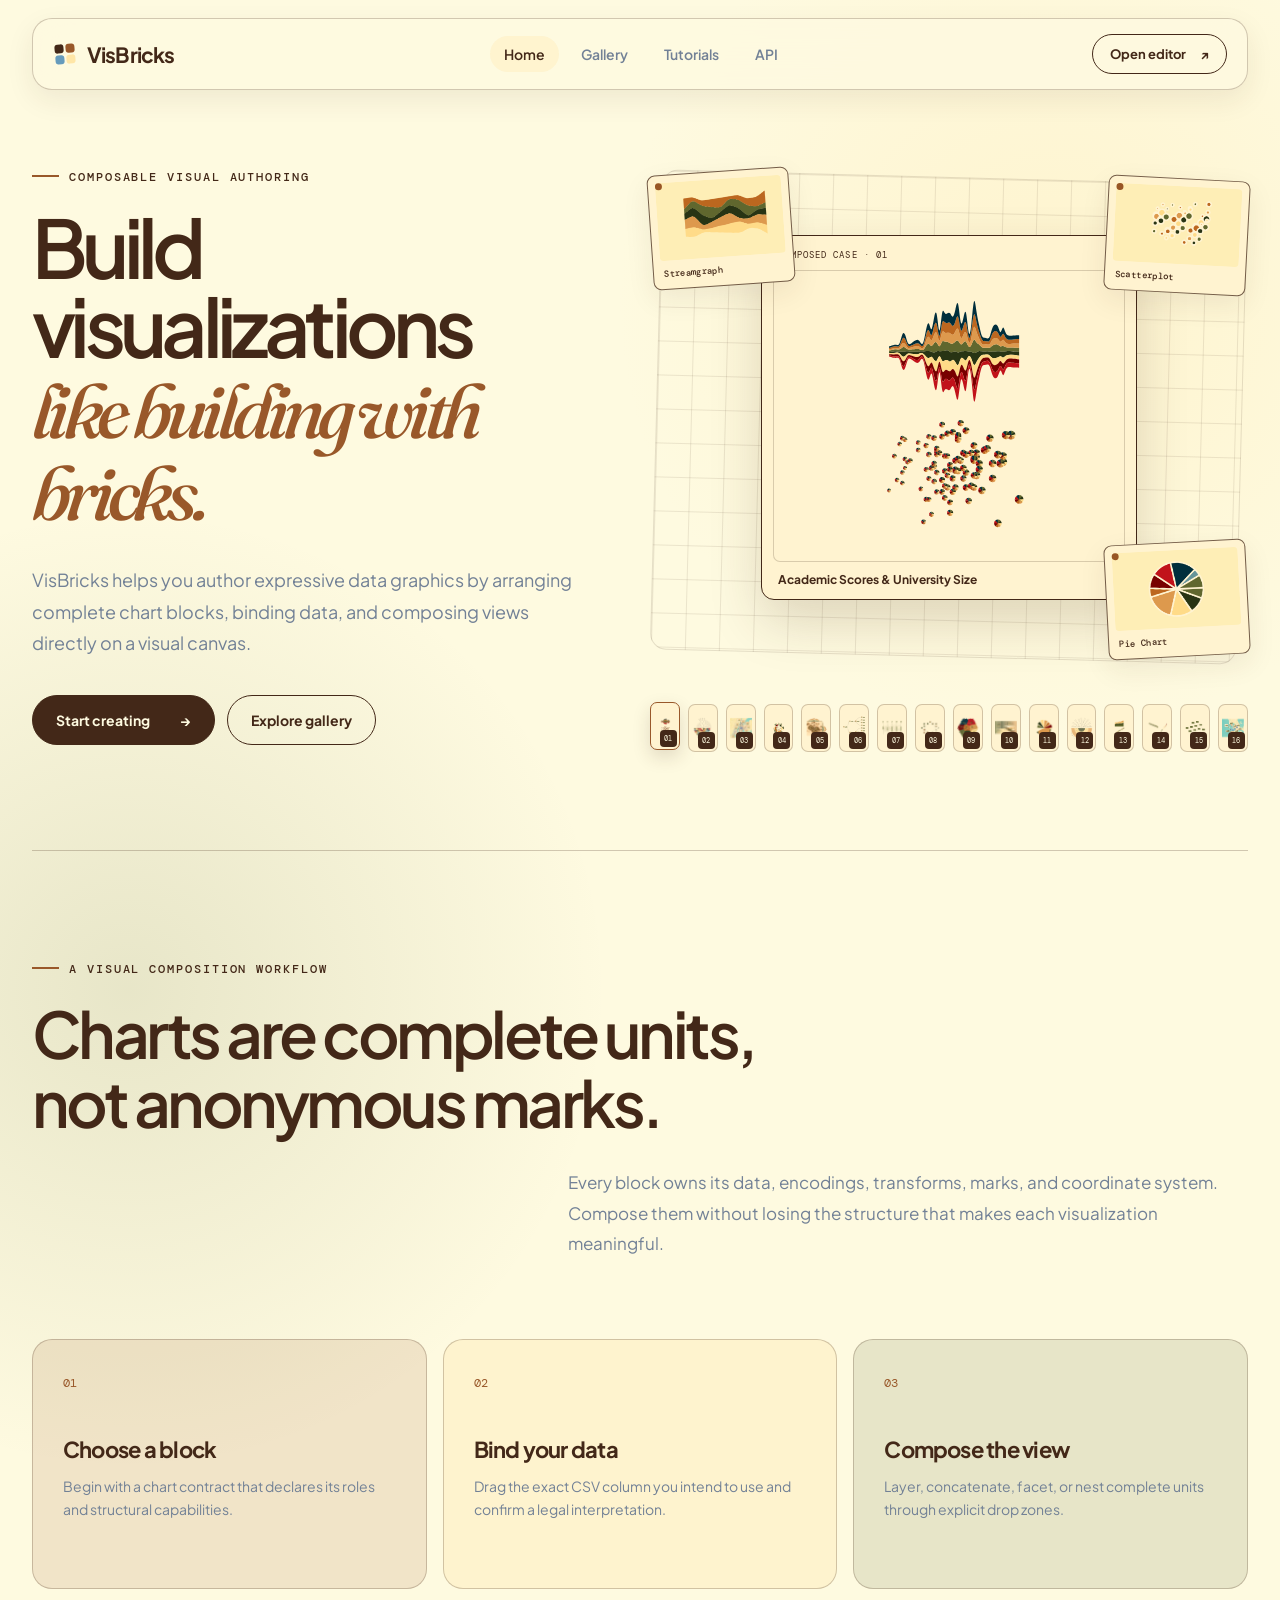
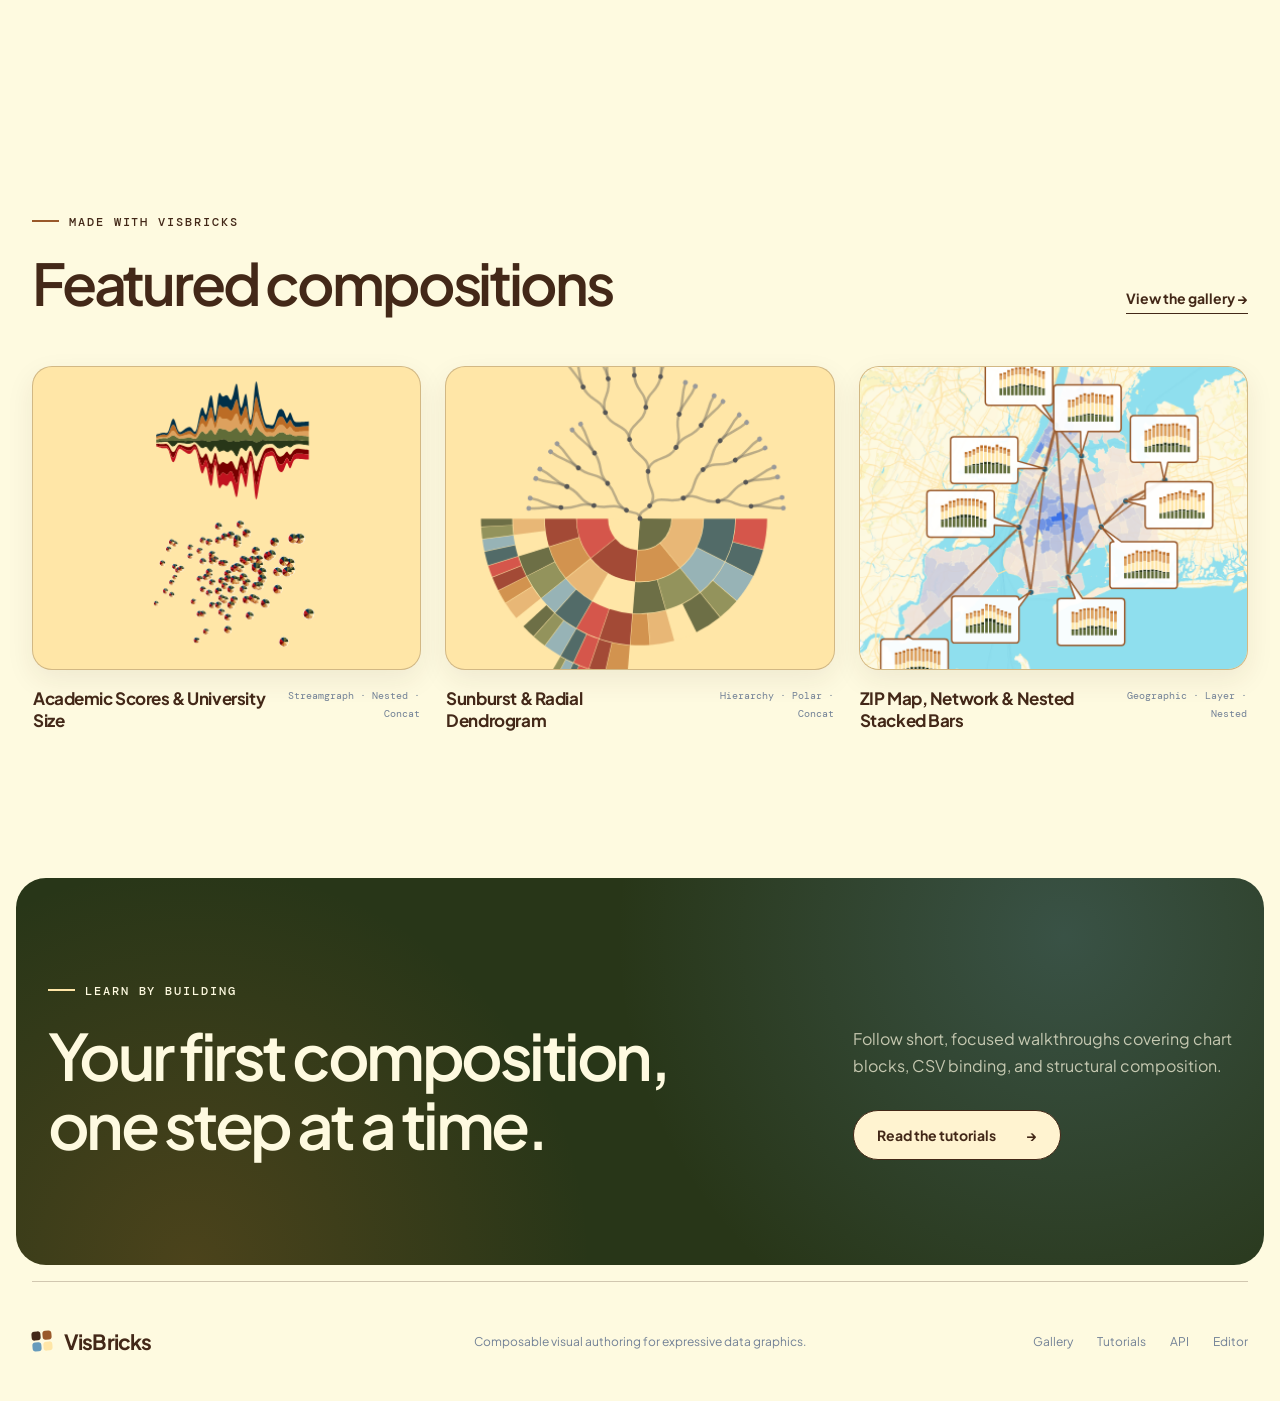
==== commit 1e56a90d: "Publish expanded gallery with faster PNG thumbnails" ====
--- a/index.html
+++ b/index.html
@@ -2,13 +2,13 @@
 <html lang="en">
   <head>
     <meta charset="UTF-8">
+    <link rel="license" href="/THIRD_PARTY_LICENSES.txt">
     <link rel="icon" href="/favicon.ico">
-    <link rel="license" href="/THIRD_PARTY_LICENSES.txt">
     <meta name="viewport" content="width=device-width, initial-scale=1.0">
     <meta name="description" content="VisBricks is a composable visual authoring environment for expressive data graphics.">
     <title>VisBricks · Composable Visual Authoring</title>
-    <script type="module" crossorigin src="/assets/galleryCases-DjwK00ZK.js"></script>
-    <script type="module" crossorigin src="/assets/site-main-CloAnTtA.js"></script>
+    <script type="module" crossorigin src="/assets/galleryCases-BQY21wKz.js"></script>
+    <script type="module" crossorigin src="/assets/site-main-43HxGa9_.js"></script>
     <link rel="stylesheet" crossorigin href="/assets/site-main-Dj-hwv7L.css">
   </head>
   <body>
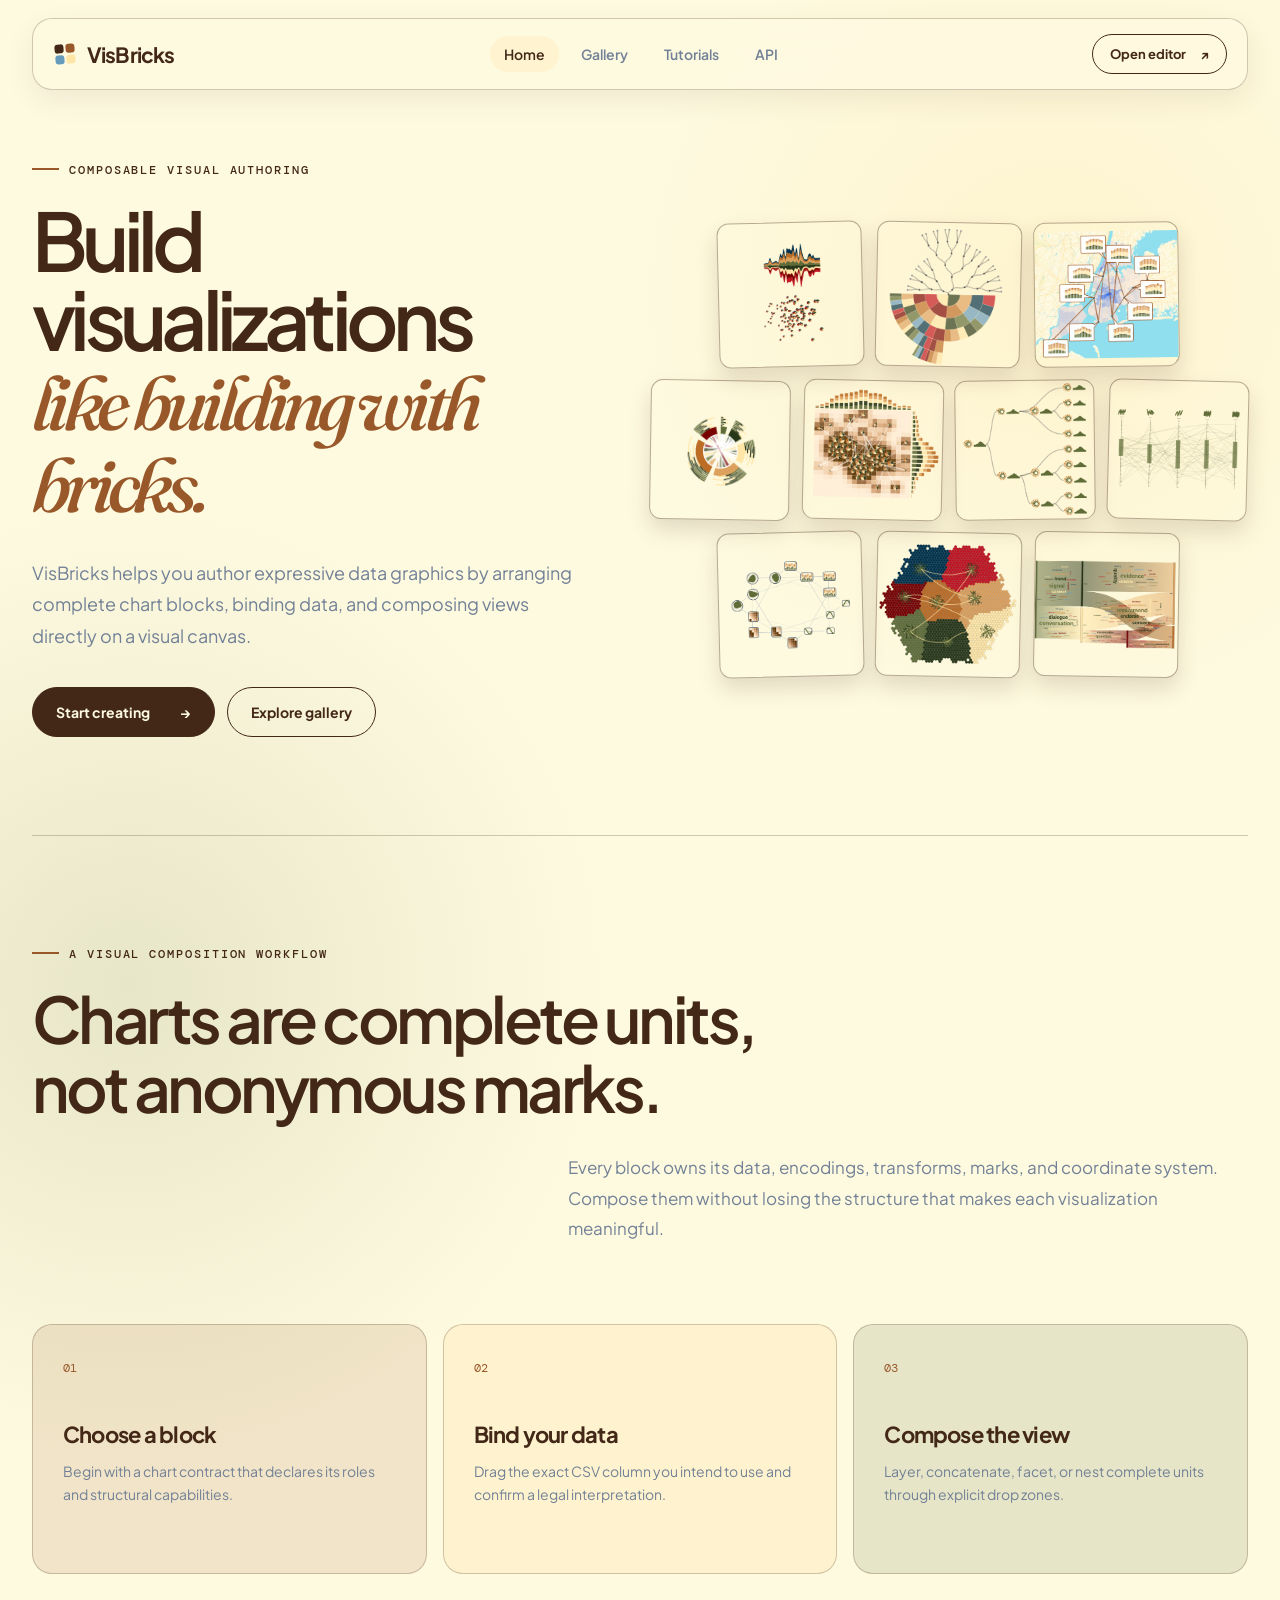
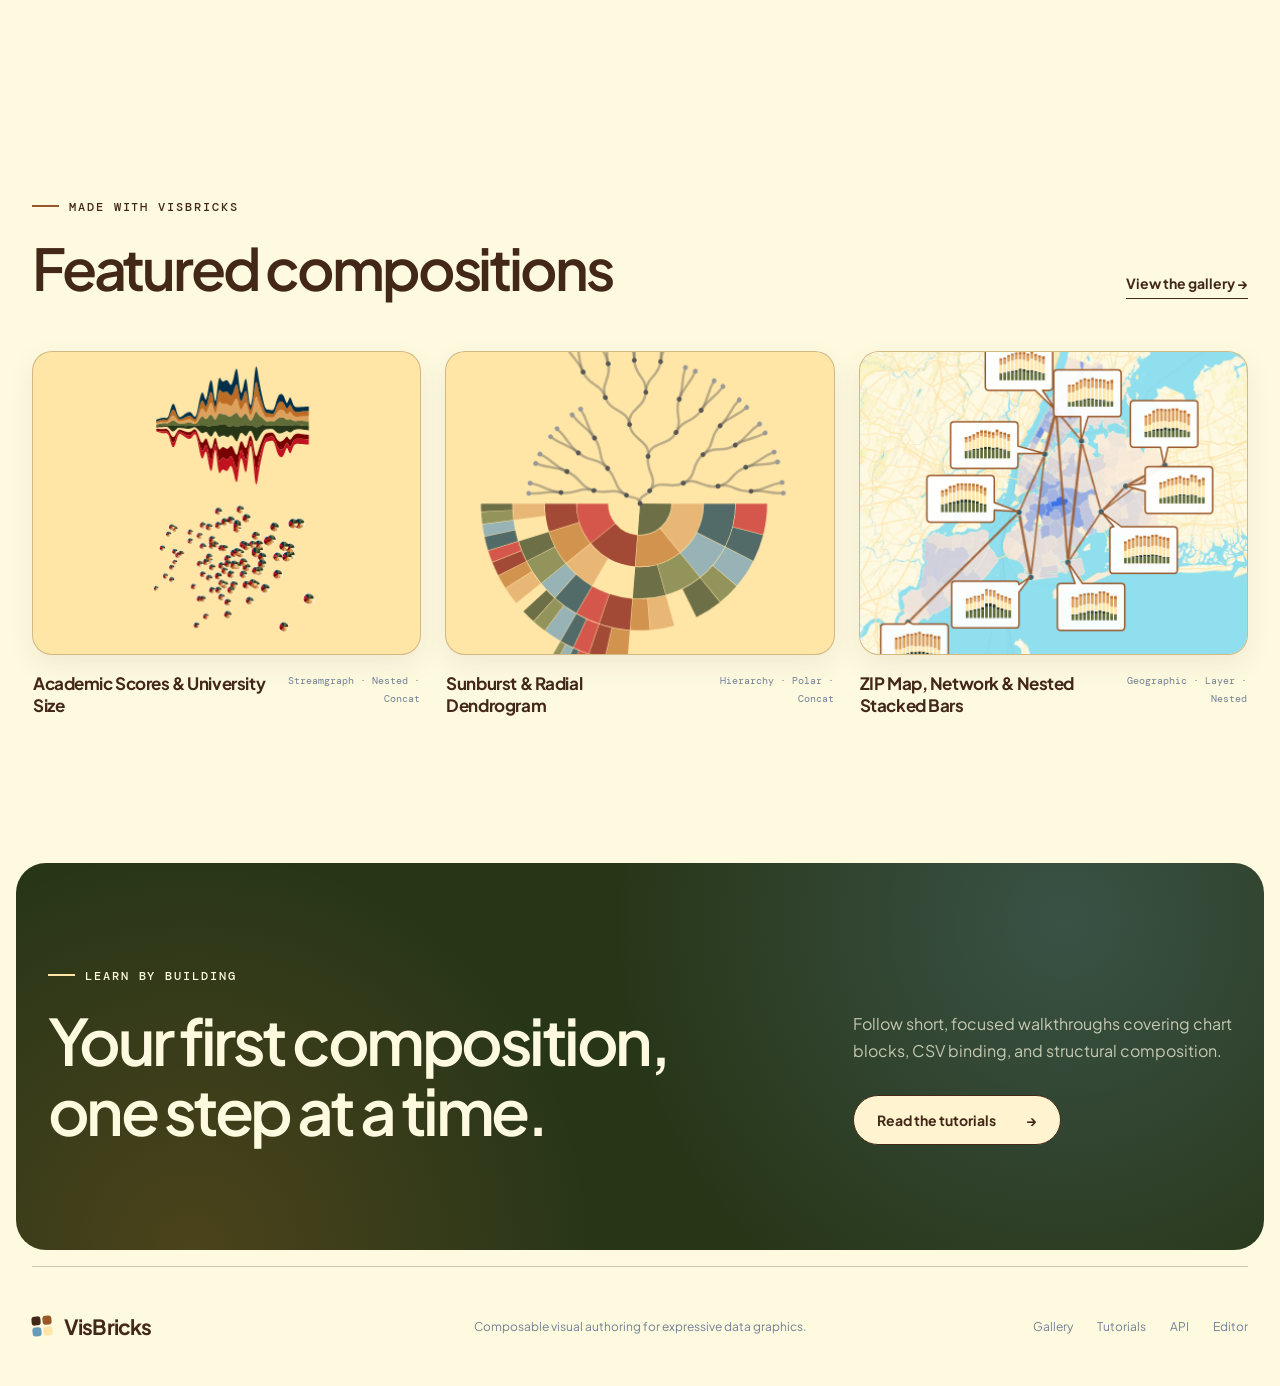
==== commit cf8eb13f: "Publish homepage gallery case mosaic" ====
--- a/index.html
+++ b/index.html
@@ -7,9 +7,9 @@
     <meta name="viewport" content="width=device-width, initial-scale=1.0">
     <meta name="description" content="VisBricks is a composable visual authoring environment for expressive data graphics.">
     <title>VisBricks · Composable Visual Authoring</title>
-    <script type="module" crossorigin src="/assets/galleryCases-BQY21wKz.js"></script>
-    <script type="module" crossorigin src="/assets/site-main-43HxGa9_.js"></script>
-    <link rel="stylesheet" crossorigin href="/assets/site-main-Dj-hwv7L.css">
+    <script type="module" crossorigin src="/assets/galleryCases--lCe6J1Q.js"></script>
+    <script type="module" crossorigin src="/assets/site-main-sk5MfTtx.js"></script>
+    <link rel="stylesheet" crossorigin href="/assets/site-main-SwkWdIMx.css">
   </head>
   <body>
     <div id="app"></div>
--- a/assets/site-main-SwkWdIMx.css
+++ b/assets/site-main-SwkWdIMx.css
@@ -0,0 +1 @@
+@import "https://fonts.googleapis.com/css2?family=DM+Mono:wght@400;500&family=Fraunces:opsz,wght@9..144,500;9..144,600&family=Plus+Jakarta+Sans:wght@400;500;600;700&display=swap";:root{--site-ink:#432818;--site-ink-deep:#283618;--site-muted:#728196;--site-paper:#fefae0;--site-card:#fff3d0;--site-line:#4328183d;--site-accent:#99582a;--site-rust:#bc6c25;--site-cream:#ffe6a7;--site-olive:#606c38;--site-sky:#669bbc;--site-accent-soft:#99582a21;--site-cream-soft:#ffe6a752;--site-sky-soft:#669bbc26;--site-olive-soft:#606c3824;--site-shadow:0 18px 50px #4328181a;--site-shadow-small:0 10px 28px #43281814;--site-radius-small:12px;--site-radius-medium:20px;--site-radius-large:30px;--site-font-sans:"Plus Jakarta Sans", sans-serif;--site-font-serif:"Fraunces", Georgia, serif;--site-font-mono:"DM Mono", monospace;font-family:var(--site-font-sans);color:var(--site-ink);background:var(--site-paper);font-synthesis:none;text-rendering:optimizelegibility}*{box-sizing:border-box}html{background:var(--site-paper);min-width:320px}body{background:radial-gradient(circle at 82% 10%, var(--site-cream-soft), transparent 27rem), radial-gradient(circle at 10% 33%, var(--site-olive-soft), transparent 30rem), var(--site-paper);min-width:320px;min-height:100vh;margin:0}a{color:inherit;text-decoration:none}button,a{-webkit-tap-highlight-color:transparent}a:focus-visible,button:focus-visible{outline:3px solid var(--site-sky);outline-offset:4px}.site-shell{min-height:100vh;overflow:hidden}.site-header{z-index:10;border:1px solid var(--site-line);border-radius:var(--site-radius-medium);width:min(100% - 64px,1380px);height:72px;box-shadow:var(--site-shadow-small);-webkit-backdrop-filter:blur(18px);backdrop-filter:blur(18px);background:#fefae0d6;grid-template-columns:1fr auto 1fr;align-items:center;margin:18px auto 0;padding:0 20px 0 22px;display:grid;position:relative}.wordmark{letter-spacing:-.04em;justify-self:start;align-items:center;gap:12px;font-size:21px;font-weight:700;display:inline-flex}.wordmark-mark{grid-template-columns:repeat(2,9px);gap:2px;width:20px;display:grid;transform:rotate(-5deg)}.wordmark-mark i{background:var(--site-ink);border-radius:3px;height:9px;display:block}.wordmark-mark i:nth-child(2){background:var(--site-accent)}.wordmark-mark i:nth-child(3){background:var(--site-sky)}.wordmark-mark i:nth-child(4){background:var(--site-cream)}.site-nav{justify-content:center;align-items:center;gap:8px;font-size:14px;font-weight:600;display:flex}.site-nav a{color:var(--site-muted);border-radius:999px;padding:9px 14px;transition:color .16s,background .16s;position:relative}.site-nav a:hover,.site-nav a[aria-current=page]{color:var(--site-ink);background:var(--site-cream-soft)}.site-nav a[aria-current=page]:after{content:none}.header-cta{border:1px solid var(--site-ink);border-radius:999px;justify-self:end;align-items:center;gap:14px;padding:11px 17px;font-size:13px;font-weight:700;transition:color .16s,background .16s;display:inline-flex}.header-cta:hover{color:var(--site-paper);background:var(--site-ink)}.hero{grid-template-columns:minmax(0,.95fr) minmax(520px,1.05fr);align-items:center;gap:6vw;width:min(100% - 64px,1380px);min-height:690px;margin:0 auto;padding:72px 0 98px;display:grid}.eyebrow,.section-kicker,.tutorial-label{font-family:var(--site-font-mono);letter-spacing:.16em;margin:0 0 22px;font-size:12px;font-weight:500}.eyebrow:before,.section-kicker:before{background:var(--site-accent);content:"";width:27px;height:2px;margin:0 10px 4px 0;display:inline-block}.hero h1,.page-intro h1{letter-spacing:-.07em;max-width:760px;margin:0;font-size:clamp(56px,6.3vw,94px);font-weight:600;line-height:.98}.hero h1 em{color:var(--site-accent);font-family:var(--site-font-serif);font-size:.94em;font-weight:500}.hero-lede{max-width:610px;color:var(--site-muted);margin:34px 0 0;font-size:18px;line-height:1.75}.hero-actions{gap:12px;margin-top:36px;display:flex}.button{border:1px solid var(--site-ink);border-radius:999px;justify-content:center;align-items:center;gap:30px;min-height:50px;padding:0 23px;font-size:14px;font-weight:700;transition:transform .16s,box-shadow .16s;display:inline-flex}.button:hover{transform:translateY(-2px);box-shadow:0 8px 20px #43281829}.button-primary{color:var(--site-paper);background:var(--site-ink)}.button-secondary{background:0 0}.button-light{color:var(--site-ink);background:var(--site-card)}.hero-visual{min-width:0}.hero-gallery{flex-direction:column;align-items:center;gap:13px;padding:14px 0;display:flex}.hero-gallery-row{justify-content:center;gap:13px;width:100%;display:flex}.hero-gallery-card{--card-tilt:-1.4deg;aspect-ratio:1;min-width:0;transform:rotate(var(--card-tilt));border:1.5px solid #43281861;border-radius:12px;flex:0 145px;transition:border-color .18s,box-shadow .18s,transform .18s;overflow:hidden;box-shadow:0 11px 22px #43281826}.hero-gallery-card:nth-child(2){--card-tilt:1.2deg}.hero-gallery-card:nth-child(3){--card-tilt:-.75deg}.hero-gallery-card:nth-child(4){--card-tilt:1.45deg}.hero-gallery-row:nth-child(2) .hero-gallery-card:first-child,.hero-gallery-row:nth-child(3) .hero-gallery-card:last-child{--card-tilt:.9deg}.hero-gallery-card:hover{z-index:1;border-color:var(--site-accent);transform:rotate(var(--card-tilt)) translateY(-4px) scale(1.035);box-shadow:0 17px 30px #43281838}.hero-gallery-card img{object-fit:contain;width:100%;height:100%;display:block}.section-wrap{width:min(100% - 64px,1220px);margin:0 auto}.manifesto{border-top:1px solid var(--site-line);padding:110px 0}.manifesto>h2,.section-heading h2,.learn-inner h2{letter-spacing:-.055em;max-width:780px;margin:0;font-size:clamp(42px,5vw,68px);font-weight:600;line-height:1.08}.manifesto>p:not(.section-kicker){max-width:680px;color:var(--site-muted);margin:30px 0 0 auto;font-size:17px;line-height:1.8}.principle-grid{grid-template-columns:repeat(3,1fr);gap:16px;margin-top:80px;display:grid}.principle-grid article{border:1px solid var(--site-line);border-radius:var(--site-radius-medium);background:#fefae09e;min-height:250px;padding:30px}.principle-grid article+article{padding-left:30px}.principle-grid article:first-child{background:var(--site-accent-soft)}.principle-grid article:nth-child(2){background:var(--site-cream-soft)}.principle-grid article:nth-child(3){background:var(--site-olive-soft)}.principle-grid span,.tutorial-number{color:var(--site-accent);font-family:var(--site-font-mono);font-size:12px}.principle-grid h3{letter-spacing:-.035em;margin:44px 0 12px;font-size:22px}.principle-grid p{color:var(--site-muted);margin:0;font-size:14px;line-height:1.65}.featured{padding:115px 0 130px}.section-heading{justify-content:space-between;align-items:end;margin-bottom:52px;display:flex}.section-heading h2{font-size:clamp(40px,4.5vw,62px)}.text-link{border-bottom:1px solid var(--site-ink);padding-bottom:6px;font-size:14px;font-weight:700}.featured-grid{grid-template-columns:repeat(3,1fr);gap:24px;display:grid}.gallery-card{border-radius:var(--site-radius-medium);display:block}.gallery-image{aspect-ratio:1.28;border:1px solid var(--site-line);border-radius:var(--site-radius-medium);background:var(--site-cream);box-shadow:var(--site-shadow-small);overflow:hidden}.gallery-image img{object-fit:cover;width:100%;height:100%;transition:transform .26s;display:block}.gallery-card:hover .gallery-image img{transform:scale(1.025)}.gallery-card-copy{justify-content:space-between;align-items:start;padding:17px 1px;display:flex}.gallery-card-copy h3,.gallery-card-copy h2{letter-spacing:-.025em;margin:0;font-size:17px}.gallery-card-copy>span{color:var(--site-muted);font-family:var(--site-font-mono);text-align:right;font-size:10px;line-height:1.8}.learn-band{border-radius:var(--site-radius-large);width:min(100% - 32px,1380px);color:var(--site-paper);background:radial-gradient(circle at 84% 15%, #669bbc47, transparent 28rem), radial-gradient(circle at 14% 100%, #bc6c253d, transparent 25rem), var(--site-ink-deep);margin:0 auto 16px;overflow:hidden}.learn-inner{grid-template-columns:1.3fr .7fr;align-items:end;gap:100px;padding:105px 0;display:grid}.learn-inner .section-kicker:before{background:var(--site-cream)}.learn-copy p{color:#fefae0b8;margin:0 0 30px;line-height:1.7}.subpage{min-height:70vh}.page-intro{border-bottom:1px solid var(--site-line);padding:110px 0 95px}.page-intro h1{font-size:clamp(54px,6vw,86px)}.page-intro>p:last-child{max-width:650px;color:var(--site-muted);margin:32px 0 0 auto;font-size:17px;line-height:1.75}.gallery-overview-grid{grid-template-columns:repeat(3,minmax(0,1fr));gap:24px;padding-top:80px;padding-bottom:130px;display:grid}.gallery-overview-card{border:1px solid var(--site-line);border-radius:var(--site-radius-medium);background:var(--site-card);box-shadow:var(--site-shadow-small);flex-direction:column;transition:transform .18s,box-shadow .18s;display:flex;overflow:hidden}.gallery-overview-card:hover{box-shadow:var(--site-shadow);transform:translateY(-4px)}.gallery-overview-image{aspect-ratio:1;border-bottom:1px solid var(--site-line);background:var(--site-cream);position:relative;overflow:hidden}.gallery-overview-image img,.gallery-detail-image img{object-fit:contain;width:100%;height:100%;transition:transform .26s;display:block}.gallery-overview-card:hover .gallery-overview-image img{transform:scale(1.025)}.gallery-overview-copy{flex-direction:column;flex:1;align-items:start;padding:22px 24px 24px;display:flex}.gallery-detail-intro .tag-list{justify-content:start;margin-bottom:18px}.gallery-overview-copy .gallery-overview-tags{justify-content:flex-start;margin:0 0 28px}.overview-link{border-bottom:1px solid var(--site-ink);align-items:center;gap:14px;margin-top:auto;padding-bottom:4px;font-size:12px;font-weight:700;display:inline-flex}.gallery-item-number{z-index:1;border:1px solid var(--site-line);width:46px;height:46px;font-family:var(--site-font-mono);box-shadow:var(--site-shadow-small);background:#fefae0e6;border-radius:50%;place-items:center;font-size:11px;display:grid;position:absolute;top:20px;left:20px}.gallery-detail-page>article{padding-top:48px;padding-bottom:130px}.back-link{color:var(--site-muted);align-items:center;gap:10px;margin-bottom:30px;font-size:13px;font-weight:600;display:inline-flex}.back-link:hover{color:var(--site-ink)}.gallery-detail-hero{border:1px solid var(--site-line);border-radius:var(--site-radius-large);background:var(--site-card);box-shadow:var(--site-shadow-small);grid-template-columns:minmax(0,1.12fr) minmax(360px,.88fr);display:grid;overflow:hidden}.gallery-detail-image{border-right:1px solid var(--site-line);background:var(--site-cream);min-height:570px;position:relative}.gallery-detail-intro{flex-direction:column;justify-content:center;align-items:start;padding:54px;display:flex}.gallery-detail-intro .section-kicker{margin-bottom:20px}.gallery-detail-intro h1{letter-spacing:-.045em;margin:0;font-size:clamp(44px,5vw,68px);font-weight:600;line-height:1.02}.gallery-detail-intro>p:not(.section-kicker){max-width:620px;color:var(--site-muted);margin:22px 0 0;font-size:15px;line-height:1.75}.detail-intro-action{flex-wrap:wrap;align-items:center;gap:18px;margin-top:34px;display:flex}.detail-intro-action>span{max-width:150px;color:var(--site-muted);font-size:10px;line-height:1.5}.gallery-detail-content{border-top:1px solid var(--site-line);margin-top:54px}.detail-section{border-bottom:1px solid var(--site-line);grid-template-columns:220px minmax(0,1fr);gap:42px;padding:58px 0;display:grid}.detail-section-label{color:var(--site-accent);font-family:var(--site-font-mono);letter-spacing:.12em;margin:4px 0 0;font-size:10px;font-weight:500}.detail-section h2,.detail-compose-card h2{letter-spacing:-.045em;margin:0;font-size:clamp(30px,3.6vw,48px);font-weight:600}.detail-section>div>p{max-width:650px;color:var(--site-muted);margin:14px 0 0;font-size:14px;line-height:1.7}.detail-block-list{grid-template-columns:repeat(3,minmax(0,1fr));gap:12px;margin:30px 0 0;padding:0;list-style:none;display:grid}.detail-block-list li{border:1px solid var(--site-line);border-radius:var(--site-radius-small);background:var(--site-card);align-items:center;gap:12px;min-height:74px;padding:16px;font-size:12px;font-weight:700;display:flex}.detail-block-list li span{background:var(--site-olive);border-radius:3px;flex:none;width:10px;height:10px}.detail-block-list li:nth-child(2) span{background:var(--site-rust)}.detail-block-list li:nth-child(3) span{background:var(--site-sky)}.detail-file-card{border:1px solid var(--site-line);border-radius:var(--site-radius-medium);background:var(--site-card);grid-template-columns:110px minmax(180px,.8fr) minmax(260px,1.2fr);align-items:center;gap:20px;margin-top:30px;padding:22px;display:grid}.detail-file-card>span{background:var(--site-cream);font-family:var(--site-font-mono);letter-spacing:.08em;border-radius:999px;justify-self:start;padding:6px 9px;font-size:9px}.detail-file-card strong{overflow-wrap:anywhere;font-size:13px}.detail-file-card p{color:var(--site-muted);margin:0;font-size:12px;line-height:1.6}.detail-file-links{flex-wrap:wrap;gap:8px;margin:12px 0 0;padding:0;list-style:none;display:flex}.detail-file-links a{border:1px solid var(--site-line);color:var(--site-ink);background:var(--site-paper);font-family:var(--site-font-mono);border-radius:9px;padding:6px 9px;font-size:9px;text-decoration:none;display:inline-flex}.detail-file-links a:hover{border-color:var(--site-rust);color:var(--site-rust-dark)}.detail-file-links a:focus-visible{outline-offset:2px;outline:3px solid #669bbc61}.detail-binding-list{max-width:780px;margin:30px 0 0}.detail-binding-list>div{border-bottom:1px solid var(--site-line);grid-template-columns:minmax(0,1fr) minmax(0,1fr);gap:28px;padding:16px 0;display:grid}.detail-binding-list>div:last-child{border-bottom:0}.detail-binding-list dt,.detail-binding-list dd{overflow-wrap:anywhere;margin:0;font-size:13px;line-height:1.5}.detail-binding-list dt{color:var(--site-ink);font-family:var(--site-font-mono)}.detail-binding-list dd{color:var(--site-muted)}.detail-compose-card{border-radius:var(--site-radius-large);color:var(--site-paper);background:var(--site-ink-deep);justify-content:space-between;align-items:end;gap:60px;margin-top:54px;padding:46px;display:flex}.detail-compose-card .detail-section-label{color:var(--site-cream);margin-bottom:14px}.detail-compose-card>div>p:last-child{color:#fefae0b8;max-width:680px;margin:14px 0 0;font-size:13px;line-height:1.7}.tag-list{flex-wrap:wrap;justify-content:end;gap:6px;margin:0;padding:0;list-style:none;display:flex}.tag-list li{border:1px solid var(--site-line);background:var(--site-card);font-family:var(--site-font-mono);text-transform:uppercase;border-radius:999px;padding:5px 8px;font-size:9px}.api-intro{padding:100px 0 88px 264px}.api-intro h1{letter-spacing:-.07em;max-width:920px;margin:0;font-size:clamp(58px,7vw,104px);font-weight:600;line-height:.95}.api-intro>p:not(.section-kicker){max-width:730px;color:var(--site-muted);margin:34px 0 0 auto;font-size:17px;line-height:1.8}.api-summary{border-top:1px solid var(--site-line);border-bottom:1px solid var(--site-line);grid-template-columns:repeat(3,minmax(0,1fr));margin:64px 0 0;display:grid}.api-summary>div{border-right:1px solid var(--site-line);justify-content:space-between;align-items:end;gap:20px;min-height:108px;padding:22px 26px;display:flex}.api-summary>div:last-child{border-right:0}.api-summary dt,.api-summary dd{margin:0}.api-summary dt{color:var(--site-muted);font-family:var(--site-font-mono);letter-spacing:.08em;text-transform:uppercase;font-size:9px}.api-summary dd{font-family:var(--site-font-serif);font-size:42px;line-height:1}.api-layout{grid-template-columns:210px minmax(0,1fr);align-items:start;gap:54px;padding-bottom:140px;display:grid}.api-index{z-index:4;scrollbar-width:thin;width:210px;max-height:calc(100vh - 136px);padding:20px 0;position:fixed;top:112px;left:max(32px,50vw - 690px);overflow-y:auto}.api-index nav{gap:32px;display:grid}.api-index nav>div{gap:3px;display:grid}.api-index p{color:var(--site-accent);font-family:var(--site-font-mono);letter-spacing:.1em;margin:0 0 9px;font-size:8px}.api-index a{color:var(--site-muted);border-radius:8px;justify-content:space-between;align-items:center;gap:10px;padding:6px 9px;font-size:10px;line-height:1.35;display:flex}.api-index a:hover{color:var(--site-ink);background:var(--site-cream-soft)}.api-index a span{color:var(--site-accent);font-family:var(--site-font-mono);font-size:8px}.api-reference{grid-column:2;min-width:0}.api-reference-section{border-top:1px solid var(--site-line);padding:48px 0 84px;scroll-margin-top:24px}.api-section-heading{grid-template-columns:180px minmax(0,1fr);gap:32px;margin-bottom:44px;display:grid}.api-section-heading h2{letter-spacing:-.055em;margin:0;font-size:clamp(36px,4.2vw,58px);font-weight:600;line-height:1.04}.api-section-heading>div>p{max-width:680px;color:var(--site-muted);margin:16px 0 0;font-size:13px;line-height:1.7}.composition-reference-list{gap:18px;display:grid}.composition-reference-card{border:1px solid var(--site-line);border-radius:var(--site-radius-medium);background:#fff3d0a3;padding:30px;scroll-margin-top:24px}.composition-reference-card>header{grid-template-columns:76px minmax(0,1fr) auto;align-items:center;gap:20px;display:grid}.composition-reference-card>header span{color:var(--site-accent);font-family:var(--site-font-mono);letter-spacing:.12em;font-size:9px}.composition-reference-card h3{letter-spacing:-.04em;margin:2px 0 0;font-size:28px}.composition-reference-card>header>code,.api-block-copy>code{color:var(--site-accent);font-family:var(--site-font-mono);font-size:10px}.composition-reference-card>p{max-width:720px;color:var(--site-muted);margin:22px 0 0 96px;font-size:13px;line-height:1.7}.composition-reference-icon{border:1px solid var(--site-line);background:var(--site-paper);border-radius:14px;width:76px;height:62px;position:relative}.composition-reference-icon i{border:1px solid var(--site-ink);background:var(--site-cream);display:block;position:absolute}.composition-reference-icon--layer i:first-child,.composition-reference-icon--layer i:nth-child(2){border-radius:6px;width:32px;height:25px}.composition-reference-icon--layer i:first-child{top:22px;left:17px}.composition-reference-icon--layer i:nth-child(2){background:#669bbc8c;top:14px;left:27px}.composition-reference-icon--layer i:nth-child(n+3),.composition-reference-icon--concat i:nth-child(n+3),.composition-reference-icon--nested i:nth-child(n+3){display:none}.composition-reference-icon--concat i{border-radius:5px;width:24px;height:28px;top:17px}.composition-reference-icon--concat i:first-child{left:12px}.composition-reference-icon--concat i:nth-child(2){background:#bc6c2547;right:12px}.composition-reference-icon--facet i{border-radius:4px;width:19px;height:16px}.composition-reference-icon--facet i:first-child{top:11px;left:14px}.composition-reference-icon--facet i:nth-child(2){top:11px;right:14px}.composition-reference-icon--facet i:nth-child(3){bottom:11px;left:14px}.composition-reference-icon--facet i:nth-child(4){bottom:11px;right:14px}.composition-reference-icon--nested i:first-child{border-radius:9px;inset:10px 13px}.composition-reference-icon--nested i:nth-child(2){background:var(--site-rust);border-radius:5px;width:24px;height:20px;top:21px;left:26px}.composition-coordinate-grid{border-top:1px solid var(--site-line);border-bottom:1px solid var(--site-line);grid-template-columns:repeat(2,minmax(0,1fr));margin-top:26px;display:grid}.composition-coordinate-grid>section{border-right:1px solid var(--site-line);min-width:0;padding:18px}.composition-coordinate-grid>section:last-child,.composition-coordinate-grid>section:nth-child(2){border-right:0}.composition-coordinate-grid>section:nth-child(-n+2){border-bottom:1px solid var(--site-line)}.composition-coordinate-heading{align-items:center;gap:8px;display:flex}.composition-coordinate-heading>span{min-width:28px;height:28px;color:var(--site-ink);background:var(--site-paper);font-family:var(--site-font-mono);border-radius:7px;place-items:center;padding:0 4px;font-size:7px;display:grid}.composition-coordinate-grid h4{margin:0;font-size:10px}.composition-flow-diagram{background:#ffe6a74d;border:1px solid #43281826;border-radius:11px;grid-template-columns:64px minmax(54px,1fr) 70px;align-items:center;gap:8px;min-height:82px;margin-top:16px;padding:9px;display:grid}.composition-flow-inputs{grid-template-columns:1fr 8px 1fr;align-items:center;gap:3px;display:grid}.composition-flow-inputs>span,.composition-flow-result{background:var(--site-cream);border:1px solid #4328186b;border-radius:6px;height:42px;display:block;position:relative;overflow:hidden}.composition-flow-inputs>span:last-child{background:#669bbc40}.composition-flow-inputs b{color:var(--site-accent);font:500 9px/1 var(--site-font-mono)}.composition-flow-inputs i,.composition-flow-result i{background:var(--site-accent);display:block;position:absolute}.composition-flow-inputs i:first-child{height:1px;bottom:4px;left:4px;right:4px}.composition-flow-inputs i:nth-child(2){width:1px;top:5px;bottom:4px;left:4px}.composition-flow-inputs i:nth-child(3){opacity:.78;width:4px;height:15px;bottom:5px;right:6px}.composition-flow-inputs i:nth-child(4){opacity:.45;width:4px;height:9px;bottom:5px;right:13px}.composition-flow-action{color:var(--site-muted);text-align:center;justify-items:center;gap:5px;display:grid}.composition-flow-action span{font:500 6px/1.35 var(--site-font-mono);letter-spacing:.01em}.composition-flow-action i{color:var(--site-accent);font:normal 16px/1 var(--site-font-sans)}.composition-flow-result{background:#ffe6a78c;height:58px}.composition-flow-diagram--layer .composition-flow-result i:first-child,.composition-flow-diagram--layer .composition-flow-result i:nth-child(2){border:1px solid var(--site-ink);background:#ffe6a7db;border-radius:5px;width:38px;height:31px}.composition-flow-diagram--layer .composition-flow-result i:first-child{top:17px;left:9px}.composition-flow-diagram--layer .composition-flow-result i:nth-child(2){background:#669bbc7a;top:9px;left:20px}.composition-flow-diagram--layer .composition-flow-result i:nth-child(n+3){display:none}.composition-flow-diagram--concat .composition-flow-result i:first-child,.composition-flow-diagram--concat .composition-flow-result i:nth-child(2){border:1px solid var(--site-ink);background:#ffe6a7d6;border-radius:4px;width:22px;top:8px;bottom:8px}.composition-flow-diagram--concat .composition-flow-result i:first-child{left:8px}.composition-flow-diagram--concat .composition-flow-result i:nth-child(2){background:#669bbc66;right:8px}.composition-flow-diagram--concat .composition-flow-result i:nth-child(n+3){display:none}.composition-flow-diagram--facet .composition-flow-result i{border:1px solid var(--site-ink);background:#ffe6a7d1;border-radius:3px;width:21px;height:17px}.composition-flow-diagram--facet .composition-flow-result i:first-child{top:8px;left:8px}.composition-flow-diagram--facet .composition-flow-result i:nth-child(2){top:8px;right:8px}.composition-flow-diagram--facet .composition-flow-result i:nth-child(3){bottom:8px;left:8px}.composition-flow-diagram--facet .composition-flow-result i:nth-child(4){bottom:8px;right:8px}.composition-flow-diagram--facet .composition-flow-result i:nth-child(n+5){display:none}.composition-flow-diagram--nested .composition-flow-result i:first-child{border:1px solid var(--site-ink);background:#ffe6a7b3;border-radius:8px;inset:7px}.composition-flow-diagram--nested .composition-flow-result i:nth-child(2){border:1px solid var(--site-ink);background:var(--site-rust);border-radius:4px;width:22px;height:20px;top:19px;left:24px}.composition-flow-diagram--nested .composition-flow-result i:nth-child(n+3){display:none}.composition-flow-diagram--polar .composition-flow-inputs>span,.composition-flow-diagram--polar .composition-flow-result{border-radius:50%}.composition-flow-diagram--polar .composition-flow-inputs>span{background:conic-gradient(var(--site-cream) 0 37%, #bc6c2573 37% 63%, #669bbc47 63%)}.composition-flow-diagram--polar .composition-flow-inputs i{display:none}.composition-flow-diagram--polar.composition-flow-diagram--layer .composition-flow-result i:first-child,.composition-flow-diagram--polar.composition-flow-diagram--layer .composition-flow-result i:nth-child(2){border-radius:50%}.composition-flow-diagram--polar.composition-flow-diagram--concat .composition-flow-result i:first-child,.composition-flow-diagram--polar.composition-flow-diagram--concat .composition-flow-result i:nth-child(2){border-radius:20px 0 0 20px;width:19px;top:7px;bottom:7px}.composition-flow-diagram--polar.composition-flow-diagram--concat .composition-flow-result i:nth-child(2){border-radius:0 20px 20px 0}.composition-flow-diagram--polar.composition-flow-diagram--facet .composition-flow-result i{border-radius:50%}.composition-flow-diagram--coordinatefree .composition-flow-inputs>span{background:#606c381a;border-style:dashed}.composition-flow-diagram--coordinatefree .composition-flow-inputs i:first-child,.composition-flow-diagram--coordinatefree .composition-flow-inputs i:nth-child(2){display:none}.composition-flow-diagram--coordinatefree .composition-flow-inputs i:nth-child(3),.composition-flow-diagram--coordinatefree .composition-flow-inputs i:nth-child(4){border-radius:50%;width:7px;height:7px}.composition-flow-diagram--coordinatefree .composition-flow-result{background:#606c381a}.composition-flow-diagram--geographic .composition-flow-inputs>span,.composition-flow-diagram--geographic .composition-flow-result{background-color:#669bbc2b;background-image:linear-gradient(33deg, transparent 45%, #669bbc6b 46% 49%, transparent 50%), radial-gradient(circle at 65% 32%, var(--site-accent) 0 2px, transparent 3px)}.composition-flow-diagram--geographic .composition-flow-inputs i{display:none}.composition-flow-diagram--geographic.composition-flow-diagram--nested .composition-flow-result i:first-child{background:var(--site-accent);border-radius:50%;width:8px;height:8px;inset:24px auto auto 23px}.composition-flow-diagram--geographic.composition-flow-diagram--nested .composition-flow-result i:nth-child(2){width:26px;height:23px;top:9px;left:34px}.composition-flow-diagram--unsupported{opacity:.52}.composition-flow-diagram--unsupported .composition-flow-inputs,.composition-flow-diagram--unsupported .composition-flow-result i{opacity:.28}.composition-flow-diagram--unsupported .composition-flow-result:after{color:var(--site-accent);font:500 25px/1 var(--site-font-mono);content:"×";place-items:center;display:grid;position:absolute;inset:0}.composition-coordinate-grid strong{color:var(--site-accent);font-family:var(--site-font-mono);margin-top:13px;font-size:8px;display:block}.composition-coordinate-grid p{color:var(--site-muted);margin:8px 0 0;font-size:10px;line-height:1.55}.api-family-section{border-top:1px solid var(--site-line);padding:38px 0 62px;scroll-margin-top:24px}.api-family-heading{justify-content:space-between;align-items:end;gap:24px;margin-bottom:24px;display:flex}.api-family-heading p{color:var(--site-accent);font-family:var(--site-font-mono);letter-spacing:.08em;margin:0 0 6px;font-size:8px}.api-family-heading h3{letter-spacing:-.04em;margin:0;font-size:30px}.api-family-heading>span{color:var(--site-muted);font-family:var(--site-font-mono);font-size:9px}.api-block-grid{grid-template-columns:repeat(2,minmax(0,1fr));align-items:start;gap:14px;display:grid}.api-block-card{border:1px solid var(--site-line);background:#fefae0ad;border-radius:18px;min-width:0;overflow:hidden}.api-block-card--expanded{background:var(--site-card);box-shadow:var(--site-shadow-small);grid-column:1/-1}.api-block-overview{grid-template-columns:155px minmax(0,1fr);min-height:255px;display:grid}.api-block-image{border-right:1px solid var(--site-line);background:var(--site-cream-soft);place-items:center;min-height:0;padding:12px;display:grid}.api-block-image img{object-fit:contain;mix-blend-mode:multiply;width:100%;max-height:210px;display:block}.api-block-card--chord .api-block-image img{filter:brightness(.9)contrast(1.28)saturate(1.18);transform:scale(1.48)}.api-block-copy{flex-direction:column;align-items:start;min-width:0;padding:18px;display:flex}.api-block-flags{flex-wrap:wrap;gap:5px;display:flex}.api-block-flags span{color:var(--site-muted);background:var(--site-cream-soft);font-family:var(--site-font-mono);letter-spacing:.04em;text-transform:uppercase;border-radius:999px;padding:4px 6px;font-size:7px}.api-block-copy h4{letter-spacing:-.035em;margin:14px 0 4px;font-size:20px;line-height:1.15}.api-block-facts{width:100%;margin:15px 0}.api-block-facts>div{border-top:1px solid #4328181a;grid-template-columns:78px minmax(0,1fr);gap:8px;padding:5px 0;display:grid}.api-block-facts dt,.api-block-facts dd{overflow-wrap:anywhere;margin:0;font-size:8px;line-height:1.45}.api-block-facts dt{color:var(--site-muted)}.api-block-copy>button{border:1px solid var(--site-line);width:100%;color:var(--site-ink);font:600 9px/1.3 var(--site-font-sans);cursor:pointer;background:0 0;border-radius:9px;justify-content:space-between;align-items:center;gap:10px;margin-top:auto;padding:8px 10px;display:flex}.api-block-copy>button:hover{border-color:var(--site-accent);background:var(--site-cream-soft)}.api-block-specification{border-top:1px solid var(--site-line);padding:28px}.api-spec-meta{grid-template-columns:repeat(4,minmax(0,1fr));margin:0 0 28px;display:grid}.api-spec-meta>div{border:1px solid var(--site-line);border-right:0;padding:13px}.api-spec-meta>div:last-child{border-right:1px solid var(--site-line)}.api-spec-meta dt{color:var(--site-muted);margin-bottom:7px;font-size:8px}.api-spec-meta dd{overflow-wrap:anywhere;margin:0;font-size:9px}.api-spec-group h5{font-family:var(--site-font-mono);letter-spacing:.08em;text-transform:uppercase;margin:0 0 12px;font-size:9px}.api-table-wrap{overflow-x:auto}.api-spec-group table{border-collapse:collapse;text-align:left;width:100%;font-size:9px}.api-spec-group th,.api-spec-group td{border-bottom:1px solid var(--site-line);vertical-align:top;padding:10px}.api-spec-group th{color:var(--site-muted);font-family:var(--site-font-mono);letter-spacing:.06em;text-transform:uppercase;font-size:7px}.api-spec-group td code{color:var(--site-accent);margin-top:3px;font-size:8px;display:block}.api-spec-columns{grid-template-columns:repeat(3,minmax(0,1fr));gap:12px;margin-top:28px;display:grid}.api-spec-columns>section{border:1px solid var(--site-line);background:#fefae099;border-radius:12px;padding:16px}.api-spec-columns ul{gap:9px;margin:0;padding:0;list-style:none;display:grid}.api-spec-columns li{gap:3px;display:grid}.api-spec-columns code{color:var(--site-accent);overflow-wrap:anywhere;font-size:8px}.api-spec-columns span,.api-spec-columns p{color:var(--site-muted);margin:0;font-size:8px;line-height:1.45}.api-json-specification{border:1px solid var(--site-ink);color:var(--site-paper);background:var(--site-ink-deep);border-radius:12px;margin-top:24px}.api-json-specification summary{font-family:var(--site-font-mono);cursor:pointer;padding:13px 16px;font-size:9px}.api-json-specification pre{white-space:pre;border-top:1px solid #fefae033;max-height:520px;margin:0;padding:18px;font-size:9px;font-weight:400;line-height:1.6;overflow:auto}.tutorial-list{gap:18px;padding-top:56px;padding-bottom:30px;display:grid}.tutorial-card{border:1px solid var(--site-line);border-radius:var(--site-radius-medium);background:var(--site-card);grid-template-columns:80px minmax(260px,1fr) minmax(280px,.8fr);align-items:start;gap:42px;padding:44px;display:grid;box-shadow:0 8px 30px #4328180d}.tutorial-card:first-child{border-top:5px solid var(--site-accent)}.tutorial-card:nth-child(2){border-top:5px solid var(--site-cream)}.tutorial-card:nth-child(3){border-top:5px solid var(--site-olive)}.tutorial-label{color:var(--site-accent);margin-bottom:13px;font-size:9px}.tutorial-copy h2{letter-spacing:-.045em;margin:0;font-size:31px;font-weight:600}.tutorial-copy>p:last-child{max-width:530px;color:var(--site-muted);margin:16px 0 0;font-size:14px;line-height:1.7}.tutorial-card ol{counter-reset:tutorial-step;margin:0;padding:0;list-style:none}.tutorial-card li{border-bottom:1px solid var(--site-line);color:var(--site-muted);counter-increment:tutorial-step;grid-template-columns:27px 1fr;padding:11px 0;font-size:13px;display:grid}.tutorial-card li:before{color:var(--site-ink);font-family:var(--site-font-mono);content:counter(tutorial-step, decimal-leading-zero);font-size:10px}.tutorial-cta{justify-content:space-between;align-items:center;padding-top:80px;padding-bottom:110px;display:flex}.tutorial-cta p{letter-spacing:-.04em;margin:0;font-size:28px;font-weight:500}.site-footer{border-top:1px solid var(--site-line);width:min(100% - 64px,1380px);min-height:120px;color:var(--site-muted);grid-template-columns:1fr auto 1fr;align-items:center;gap:30px;margin:0 auto;font-size:12px;display:grid}.wordmark-footer{color:var(--site-ink)}.site-footer p{text-align:center;margin:0}.footer-links{justify-self:end;gap:24px;display:flex}.footer-links a:hover{color:var(--site-ink)}@media (width<=980px){.site-header{grid-template-columns:1fr auto}.site-nav{display:none}.hero{grid-template-columns:1fr;padding-top:70px}.hero-copy{max-width:760px}.hero-visual{width:min(100%,760px);margin:10px auto 0}.featured-grid{grid-template-columns:repeat(2,1fr)}.gallery-overview-grid{grid-template-columns:repeat(2,minmax(0,1fr))}.featured-grid .gallery-card:last-child{display:none}.learn-inner{grid-template-columns:1fr;gap:42px}.gallery-detail-hero{grid-template-columns:1fr}.gallery-detail-image{aspect-ratio:2;border-right:0;border-bottom:1px solid var(--site-line);min-height:0}.gallery-detail-intro{padding:44px}.api-layout{grid-template-columns:1fr;gap:0}.api-reference{grid-column:1}.api-index{max-height:none;padding:0 0 38px;position:relative;top:auto}.api-intro{padding-left:0}.api-index nav{grid-template-columns:repeat(2,minmax(0,1fr));gap:20px}.api-index nav>div{border:1px solid var(--site-line);border-radius:14px;align-content:start;padding:16px}.api-section-heading{grid-template-columns:1fr;gap:16px}.composition-coordinate-grid{grid-template-columns:repeat(2,minmax(0,1fr))}.composition-coordinate-grid>section:nth-child(2){border-right:0}.composition-coordinate-grid>section:nth-child(-n+2){border-bottom:1px solid var(--site-line)}.tutorial-card{grid-template-columns:50px 1fr}.tutorial-card ol{grid-column:2}}@media (width<=680px){.site-header,.hero,.section-wrap,.site-footer{width:min(100% - 36px,1380px)}.site-header{border-radius:16px;height:64px;margin-top:10px;padding:0 12px 0 14px}.header-cta{padding:9px 12px}.hero{min-height:auto;padding:58px 0 70px}.hero h1,.page-intro h1{font-size:48px}.hero-lede{font-size:16px}.hero-actions{flex-direction:column;align-items:stretch}.hero-gallery{grid-template-columns:repeat(2,minmax(0,1fr));gap:11px;padding:8px 4px;display:grid}.hero-gallery-row{display:contents}.hero-gallery-card{width:100%;transform:none}.hero-gallery-card:hover{transform:translateY(-3px)scale(1.02)}.manifesto,.featured{padding:80px 0}.manifesto>h2,.section-heading h2,.learn-inner h2{font-size:40px}.manifesto>p:not(.section-kicker){margin-left:0}.principle-grid,.featured-grid{grid-template-columns:1fr}.principle-grid article,.principle-grid article+article{min-height:0;padding:28px}.principle-grid article+article{border-left:1px solid var(--site-line)}.principle-grid h3{margin-top:22px}.section-heading{flex-direction:column;align-items:start;gap:28px}.featured-grid .gallery-card:last-child{display:block}.learn-inner{padding:78px 0}.learn-band{border-radius:22px;width:calc(100% - 20px)}.page-intro{padding:75px 0 68px}.page-intro>p:last-child{margin-left:0}.api-intro{padding:75px 0 55px}.api-intro h1{font-size:48px}.api-intro>p:not(.section-kicker){margin-left:0;font-size:14px}.api-summary{grid-template-columns:1fr;margin-top:44px}.api-summary>div{border-right:0;border-bottom:1px solid var(--site-line);min-height:78px}.api-summary>div:last-child{border-bottom:0}.api-index nav{scroll-snap-type:x proximity;padding-bottom:8px;display:flex;overflow-x:auto}.api-index nav>div{scroll-snap-align:start;flex:0 0 min(78vw,250px)}.api-reference-section{padding:42px 0 68px}.composition-reference-card{padding:20px}.composition-reference-card>header{grid-template-columns:62px minmax(0,1fr);gap:14px}.composition-reference-icon{width:62px;height:56px}.composition-reference-icon--layer i:first-child{left:10px}.composition-reference-icon--layer i:nth-child(2){left:20px}.composition-reference-icon--concat i:first-child{left:7px}.composition-reference-icon--concat i:nth-child(2){right:7px}.composition-reference-icon--facet i:first-child,.composition-reference-icon--facet i:nth-child(3){left:8px}.composition-reference-icon--facet i:nth-child(2),.composition-reference-icon--facet i:nth-child(4){right:8px}.composition-reference-card>header>code{grid-column:2}.composition-reference-card>p{margin-left:0}.composition-coordinate-grid{grid-template-columns:1fr}.composition-coordinate-grid>section,.composition-coordinate-grid>section:nth-child(2){border-right:0;border-bottom:1px solid var(--site-line)}.composition-coordinate-grid>section:last-child{border-bottom:0}.api-family-heading{flex-direction:column;align-items:start}.api-block-grid,.api-block-overview{grid-template-columns:1fr}.api-block-image{border-right:0;border-bottom:1px solid var(--site-line);min-height:190px}.api-block-image img{max-height:178px}.api-block-specification{padding:20px}.api-spec-meta{grid-template-columns:repeat(2,minmax(0,1fr))}.api-spec-meta>div:nth-child(2){border-right:1px solid var(--site-line)}.api-spec-meta>div:nth-child(-n+2){border-bottom:0}.api-spec-columns{grid-template-columns:1fr}.gallery-overview-grid{grid-template-columns:1fr;gap:24px;padding-top:55px;padding-bottom:85px}.gallery-overview-card,.gallery-detail-hero{border-radius:22px}.gallery-detail-page>article{padding-top:30px;padding-bottom:85px}.gallery-detail-image{aspect-ratio:1.35}.gallery-detail-intro{padding:30px 24px 34px}.detail-intro-action,.detail-compose-card{flex-direction:column;align-items:stretch}.detail-intro-action>span{max-width:none}.detail-intro-action .button,.detail-compose-card .button{align-self:stretch}.detail-section{grid-template-columns:1fr;gap:22px;padding:42px 0}.detail-block-list{grid-template-columns:1fr}.detail-file-card{grid-template-columns:1fr;gap:12px}.detail-binding-list>div{grid-template-columns:1fr;gap:5px}.detail-compose-card{border-radius:22px;gap:30px;margin-top:38px;padding:30px 24px}.tutorial-card{grid-template-columns:1fr;gap:20px;padding:28px}.tutorial-card ol{grid-column:auto}.tutorial-cta{flex-direction:column;align-items:stretch;gap:28px}.site-footer{text-align:left;grid-template-columns:1fr;padding:35px 0}.site-footer p{text-align:left}.footer-links{justify-self:start}}@media (width<=360px){.hero-gallery{gap:9px}}@media (prefers-reduced-motion:reduce){*,:before,:after{scroll-behavior:auto!important;transition-duration:.01ms!important}}
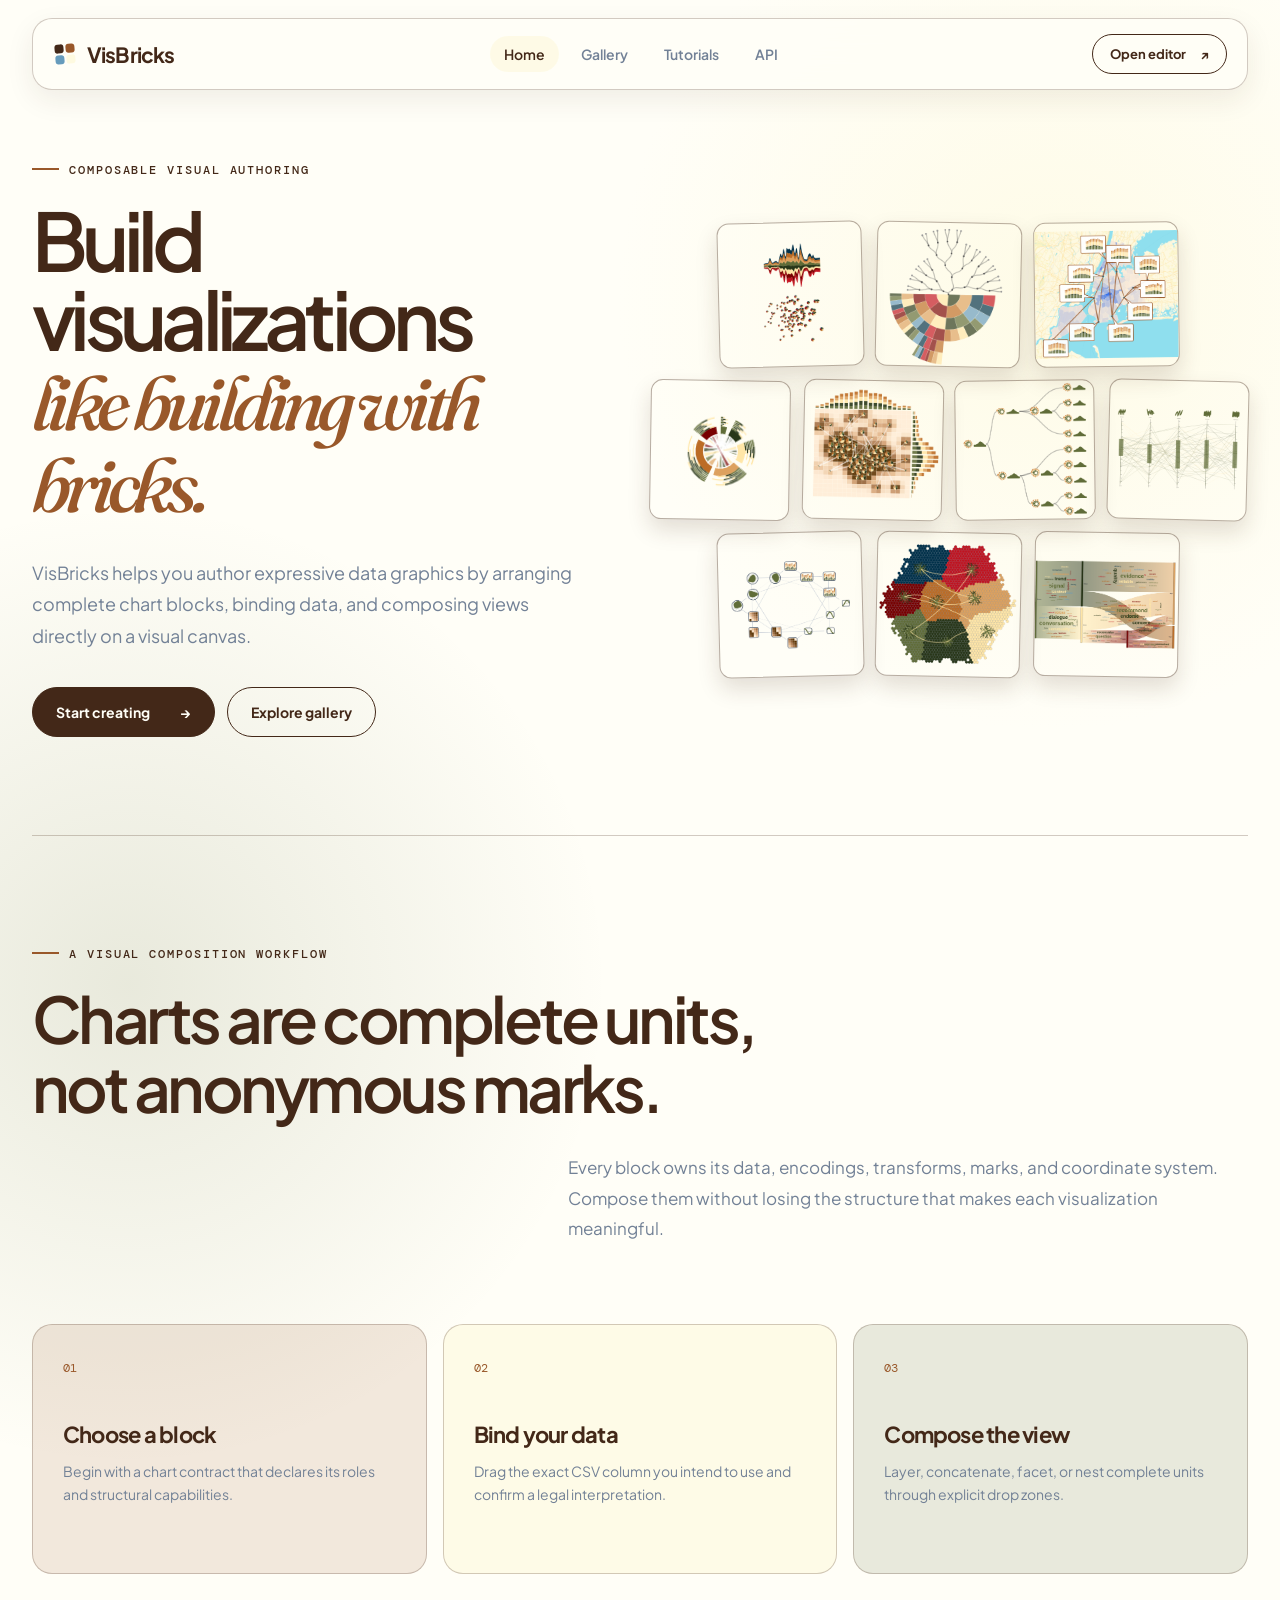
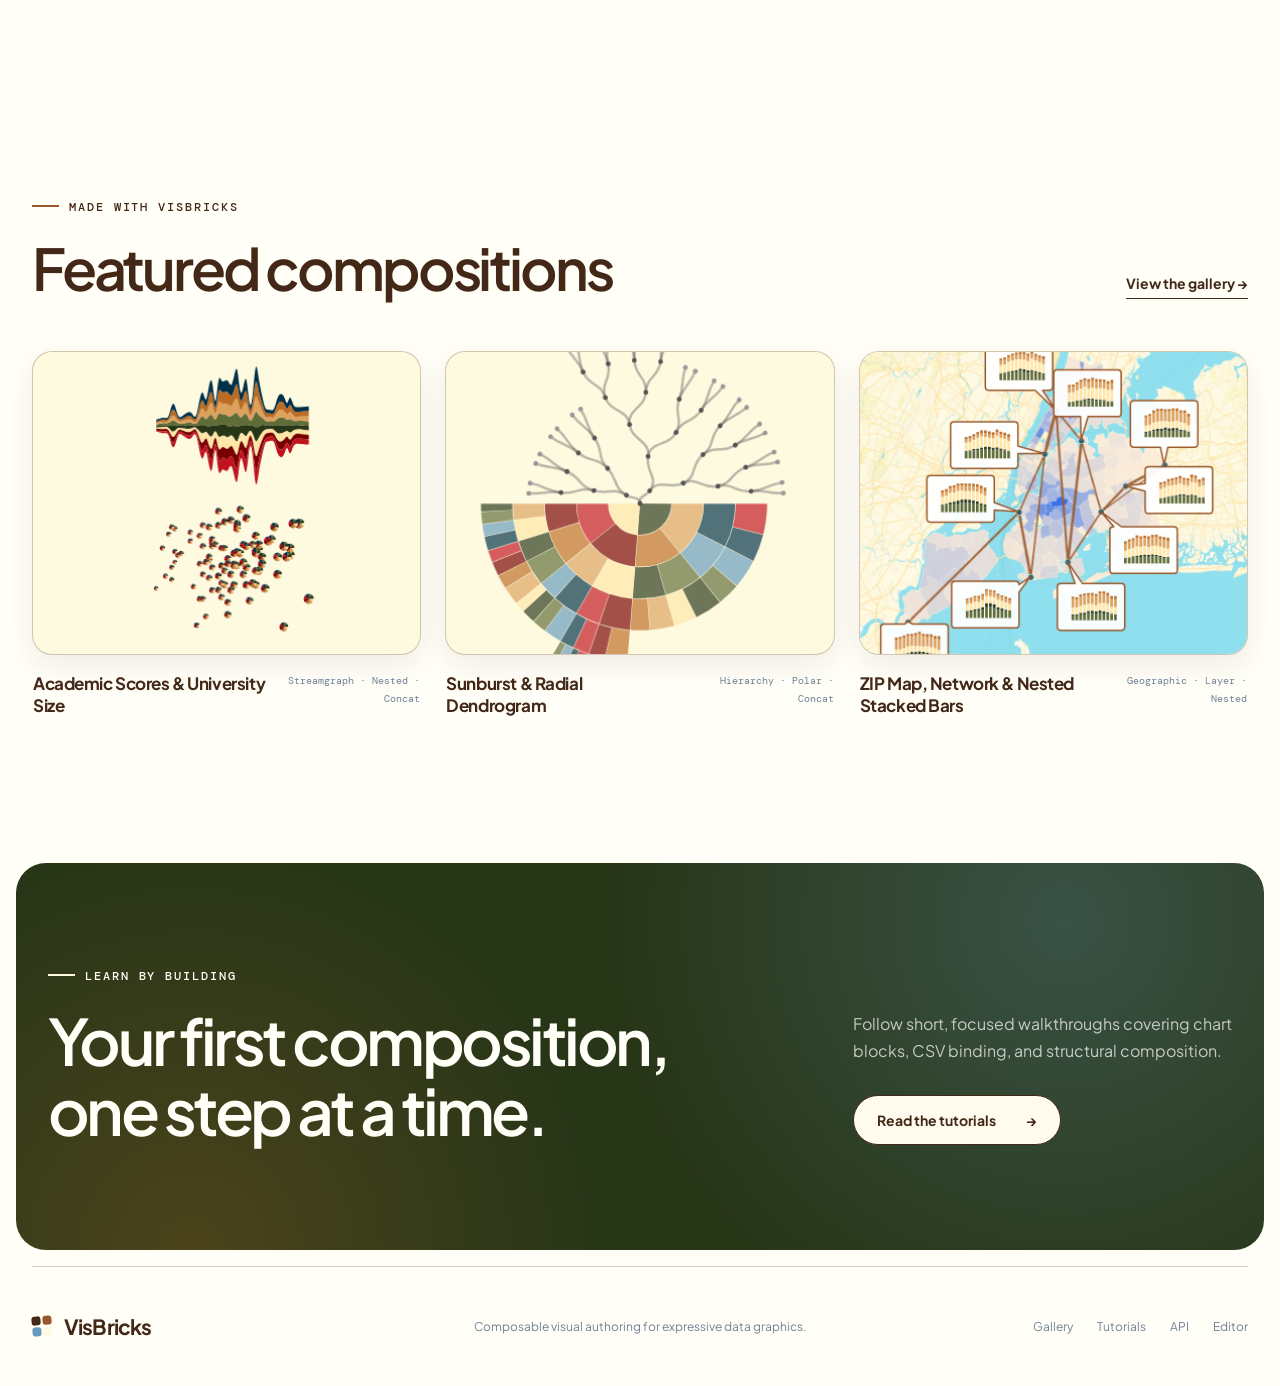
==== commit a0e52331: "Publish softer palette and built-in case1 data" ====
--- a/index.html
+++ b/index.html
@@ -8,8 +8,8 @@
     <meta name="description" content="VisBricks is a composable visual authoring environment for expressive data graphics.">
     <title>VisBricks · Composable Visual Authoring</title>
     <script type="module" crossorigin src="/assets/galleryCases--lCe6J1Q.js"></script>
-    <script type="module" crossorigin src="/assets/site-main-sk5MfTtx.js"></script>
-    <link rel="stylesheet" crossorigin href="/assets/site-main-SwkWdIMx.css">
+    <script type="module" crossorigin src="/assets/site-main-DJy5GZHm.js"></script>
+    <link rel="stylesheet" crossorigin href="/assets/site-main-kF265ZUZ.css">
   </head>
   <body>
     <div id="app"></div>
--- a/assets/site-main-kF265ZUZ.css
+++ b/assets/site-main-kF265ZUZ.css
@@ -0,0 +1 @@
+@import "https://fonts.googleapis.com/css2?family=DM+Mono:wght@400;500&family=Fraunces:opsz,wght@9..144,500;9..144,600&family=Plus+Jakarta+Sans:wght@400;500;600;700&display=swap";:root{--site-ink:#432818;--site-ink-deep:#283618;--site-muted:#728196;--site-paper:#fffef7;--site-card:#fffbee;--site-line:#4328183d;--site-accent:#99582a;--site-rust:#bc6c25;--site-cream:#fefae0;--site-olive:#606c38;--site-sky:#669bbc;--site-accent-soft:#99582a21;--site-cream-soft:#fefae0b3;--site-sky-soft:#669bbc26;--site-olive-soft:#606c3824;--site-shadow:0 18px 50px #4328181a;--site-shadow-small:0 10px 28px #43281814;--site-radius-small:12px;--site-radius-medium:20px;--site-radius-large:30px;--site-font-sans:"Plus Jakarta Sans", sans-serif;--site-font-serif:"Fraunces", Georgia, serif;--site-font-mono:"DM Mono", monospace;font-family:var(--site-font-sans);color:var(--site-ink);background:var(--site-paper);font-synthesis:none;text-rendering:optimizelegibility}*{box-sizing:border-box}html{background:var(--site-paper);min-width:320px}body{background:radial-gradient(circle at 82% 10%, var(--site-cream-soft), transparent 27rem), radial-gradient(circle at 10% 33%, var(--site-olive-soft), transparent 30rem), var(--site-paper);min-width:320px;min-height:100vh;margin:0}a{color:inherit;text-decoration:none}button,a{-webkit-tap-highlight-color:transparent}a:focus-visible,button:focus-visible{outline:3px solid var(--site-sky);outline-offset:4px}.site-shell{min-height:100vh;overflow:hidden}.site-header{z-index:10;border:1px solid var(--site-line);border-radius:var(--site-radius-medium);width:min(100% - 64px,1380px);height:72px;box-shadow:var(--site-shadow-small);-webkit-backdrop-filter:blur(18px);backdrop-filter:blur(18px);background:#fffef7d6;grid-template-columns:1fr auto 1fr;align-items:center;margin:18px auto 0;padding:0 20px 0 22px;display:grid;position:relative}.wordmark{letter-spacing:-.04em;justify-self:start;align-items:center;gap:12px;font-size:21px;font-weight:700;display:inline-flex}.wordmark-mark{grid-template-columns:repeat(2,9px);gap:2px;width:20px;display:grid;transform:rotate(-5deg)}.wordmark-mark i{background:var(--site-ink);border-radius:3px;height:9px;display:block}.wordmark-mark i:nth-child(2){background:var(--site-accent)}.wordmark-mark i:nth-child(3){background:var(--site-sky)}.wordmark-mark i:nth-child(4){background:var(--site-cream)}.site-nav{justify-content:center;align-items:center;gap:8px;font-size:14px;font-weight:600;display:flex}.site-nav a{color:var(--site-muted);border-radius:999px;padding:9px 14px;transition:color .16s,background .16s;position:relative}.site-nav a:hover,.site-nav a[aria-current=page]{color:var(--site-ink);background:var(--site-cream-soft)}.site-nav a[aria-current=page]:after{content:none}.header-cta{border:1px solid var(--site-ink);border-radius:999px;justify-self:end;align-items:center;gap:14px;padding:11px 17px;font-size:13px;font-weight:700;transition:color .16s,background .16s;display:inline-flex}.header-cta:hover{color:var(--site-paper);background:var(--site-ink)}.hero{grid-template-columns:minmax(0,.95fr) minmax(520px,1.05fr);align-items:center;gap:6vw;width:min(100% - 64px,1380px);min-height:690px;margin:0 auto;padding:72px 0 98px;display:grid}.eyebrow,.section-kicker,.tutorial-label{font-family:var(--site-font-mono);letter-spacing:.16em;margin:0 0 22px;font-size:12px;font-weight:500}.eyebrow:before,.section-kicker:before{background:var(--site-accent);content:"";width:27px;height:2px;margin:0 10px 4px 0;display:inline-block}.hero h1,.page-intro h1{letter-spacing:-.07em;max-width:760px;margin:0;font-size:clamp(56px,6.3vw,94px);font-weight:600;line-height:.98}.hero h1 em{color:var(--site-accent);font-family:var(--site-font-serif);font-size:.94em;font-weight:500}.hero-lede{max-width:610px;color:var(--site-muted);margin:34px 0 0;font-size:18px;line-height:1.75}.hero-actions{gap:12px;margin-top:36px;display:flex}.button{border:1px solid var(--site-ink);border-radius:999px;justify-content:center;align-items:center;gap:30px;min-height:50px;padding:0 23px;font-size:14px;font-weight:700;transition:transform .16s,box-shadow .16s;display:inline-flex}.button:hover{transform:translateY(-2px);box-shadow:0 8px 20px #43281829}.button-primary{color:var(--site-paper);background:var(--site-ink)}.button-secondary{background:0 0}.button-light{color:var(--site-ink);background:var(--site-card)}.hero-visual{min-width:0}.hero-gallery{flex-direction:column;align-items:center;gap:13px;padding:14px 0;display:flex}.hero-gallery-row{justify-content:center;gap:13px;width:100%;display:flex}.hero-gallery-card{--card-tilt:-1.4deg;aspect-ratio:1;min-width:0;transform:rotate(var(--card-tilt));border:1.5px solid #43281861;border-radius:12px;flex:0 145px;transition:border-color .18s,box-shadow .18s,transform .18s;overflow:hidden;box-shadow:0 11px 22px #43281826}.hero-gallery-card:nth-child(2){--card-tilt:1.2deg}.hero-gallery-card:nth-child(3){--card-tilt:-.75deg}.hero-gallery-card:nth-child(4){--card-tilt:1.45deg}.hero-gallery-row:nth-child(2) .hero-gallery-card:first-child,.hero-gallery-row:nth-child(3) .hero-gallery-card:last-child{--card-tilt:.9deg}.hero-gallery-card:hover{z-index:1;border-color:var(--site-accent);transform:rotate(var(--card-tilt)) translateY(-4px) scale(1.035);box-shadow:0 17px 30px #43281838}.hero-gallery-card img{object-fit:contain;width:100%;height:100%;display:block}.section-wrap{width:min(100% - 64px,1220px);margin:0 auto}.manifesto{border-top:1px solid var(--site-line);padding:110px 0}.manifesto>h2,.section-heading h2,.learn-inner h2{letter-spacing:-.055em;max-width:780px;margin:0;font-size:clamp(42px,5vw,68px);font-weight:600;line-height:1.08}.manifesto>p:not(.section-kicker){max-width:680px;color:var(--site-muted);margin:30px 0 0 auto;font-size:17px;line-height:1.8}.principle-grid{grid-template-columns:repeat(3,1fr);gap:16px;margin-top:80px;display:grid}.principle-grid article{border:1px solid var(--site-line);border-radius:var(--site-radius-medium);background:#fffef79e;min-height:250px;padding:30px}.principle-grid article+article{padding-left:30px}.principle-grid article:first-child{background:var(--site-accent-soft)}.principle-grid article:nth-child(2){background:var(--site-cream-soft)}.principle-grid article:nth-child(3){background:var(--site-olive-soft)}.principle-grid span,.tutorial-number{color:var(--site-accent);font-family:var(--site-font-mono);font-size:12px}.principle-grid h3{letter-spacing:-.035em;margin:44px 0 12px;font-size:22px}.principle-grid p{color:var(--site-muted);margin:0;font-size:14px;line-height:1.65}.featured{padding:115px 0 130px}.section-heading{justify-content:space-between;align-items:end;margin-bottom:52px;display:flex}.section-heading h2{font-size:clamp(40px,4.5vw,62px)}.text-link{border-bottom:1px solid var(--site-ink);padding-bottom:6px;font-size:14px;font-weight:700}.featured-grid{grid-template-columns:repeat(3,1fr);gap:24px;display:grid}.gallery-card{border-radius:var(--site-radius-medium);display:block}.gallery-image{aspect-ratio:1.28;border:1px solid var(--site-line);border-radius:var(--site-radius-medium);background:var(--site-cream);box-shadow:var(--site-shadow-small);overflow:hidden}.gallery-image img{object-fit:cover;width:100%;height:100%;transition:transform .26s;display:block}.gallery-card:hover .gallery-image img{transform:scale(1.025)}.gallery-card-copy{justify-content:space-between;align-items:start;padding:17px 1px;display:flex}.gallery-card-copy h3,.gallery-card-copy h2{letter-spacing:-.025em;margin:0;font-size:17px}.gallery-card-copy>span{color:var(--site-muted);font-family:var(--site-font-mono);text-align:right;font-size:10px;line-height:1.8}.learn-band{border-radius:var(--site-radius-large);width:min(100% - 32px,1380px);color:var(--site-paper);background:radial-gradient(circle at 84% 15%, #669bbc47, transparent 28rem), radial-gradient(circle at 14% 100%, #bc6c253d, transparent 25rem), var(--site-ink-deep);margin:0 auto 16px;overflow:hidden}.learn-inner{grid-template-columns:1.3fr .7fr;align-items:end;gap:100px;padding:105px 0;display:grid}.learn-inner .section-kicker:before{background:var(--site-cream)}.learn-copy p{color:#fffef7b8;margin:0 0 30px;line-height:1.7}.subpage{min-height:70vh}.page-intro{border-bottom:1px solid var(--site-line);padding:110px 0 95px}.page-intro h1{font-size:clamp(54px,6vw,86px)}.page-intro>p:last-child{max-width:650px;color:var(--site-muted);margin:32px 0 0 auto;font-size:17px;line-height:1.75}.gallery-overview-grid{grid-template-columns:repeat(3,minmax(0,1fr));gap:24px;padding-top:80px;padding-bottom:130px;display:grid}.gallery-overview-card{border:1px solid var(--site-line);border-radius:var(--site-radius-medium);background:var(--site-card);box-shadow:var(--site-shadow-small);flex-direction:column;transition:transform .18s,box-shadow .18s;display:flex;overflow:hidden}.gallery-overview-card:hover{box-shadow:var(--site-shadow);transform:translateY(-4px)}.gallery-overview-image{aspect-ratio:1;border-bottom:1px solid var(--site-line);background:var(--site-cream);position:relative;overflow:hidden}.gallery-overview-image img,.gallery-detail-image img{object-fit:contain;width:100%;height:100%;transition:transform .26s;display:block}.gallery-overview-card:hover .gallery-overview-image img{transform:scale(1.025)}.gallery-overview-copy{flex-direction:column;flex:1;align-items:start;padding:22px 24px 24px;display:flex}.gallery-detail-intro .tag-list{justify-content:start;margin-bottom:18px}.gallery-overview-copy .gallery-overview-tags{justify-content:flex-start;margin:0 0 28px}.overview-link{border-bottom:1px solid var(--site-ink);align-items:center;gap:14px;margin-top:auto;padding-bottom:4px;font-size:12px;font-weight:700;display:inline-flex}.gallery-item-number{z-index:1;border:1px solid var(--site-line);width:46px;height:46px;font-family:var(--site-font-mono);box-shadow:var(--site-shadow-small);background:#fffef7e6;border-radius:50%;place-items:center;font-size:11px;display:grid;position:absolute;top:20px;left:20px}.gallery-detail-page>article{padding-top:48px;padding-bottom:130px}.back-link{color:var(--site-muted);align-items:center;gap:10px;margin-bottom:30px;font-size:13px;font-weight:600;display:inline-flex}.back-link:hover{color:var(--site-ink)}.gallery-detail-hero{border:1px solid var(--site-line);border-radius:var(--site-radius-large);background:var(--site-card);box-shadow:var(--site-shadow-small);grid-template-columns:minmax(0,1.12fr) minmax(360px,.88fr);display:grid;overflow:hidden}.gallery-detail-image{border-right:1px solid var(--site-line);background:var(--site-cream);min-height:570px;position:relative}.gallery-detail-intro{flex-direction:column;justify-content:center;align-items:start;padding:54px;display:flex}.gallery-detail-intro .section-kicker{margin-bottom:20px}.gallery-detail-intro h1{letter-spacing:-.045em;margin:0;font-size:clamp(44px,5vw,68px);font-weight:600;line-height:1.02}.gallery-detail-intro>p:not(.section-kicker){max-width:620px;color:var(--site-muted);margin:22px 0 0;font-size:15px;line-height:1.75}.detail-intro-action{flex-wrap:wrap;align-items:center;gap:18px;margin-top:34px;display:flex}.detail-intro-action>span{max-width:150px;color:var(--site-muted);font-size:10px;line-height:1.5}.gallery-detail-content{border-top:1px solid var(--site-line);margin-top:54px}.detail-section{border-bottom:1px solid var(--site-line);grid-template-columns:220px minmax(0,1fr);gap:42px;padding:58px 0;display:grid}.detail-section-label{color:var(--site-accent);font-family:var(--site-font-mono);letter-spacing:.12em;margin:4px 0 0;font-size:10px;font-weight:500}.detail-section h2,.detail-compose-card h2{letter-spacing:-.045em;margin:0;font-size:clamp(30px,3.6vw,48px);font-weight:600}.detail-section>div>p{max-width:650px;color:var(--site-muted);margin:14px 0 0;font-size:14px;line-height:1.7}.detail-block-list{grid-template-columns:repeat(3,minmax(0,1fr));gap:12px;margin:30px 0 0;padding:0;list-style:none;display:grid}.detail-block-list li{border:1px solid var(--site-line);border-radius:var(--site-radius-small);background:var(--site-card);align-items:center;gap:12px;min-height:74px;padding:16px;font-size:12px;font-weight:700;display:flex}.detail-block-list li span{background:var(--site-olive);border-radius:3px;flex:none;width:10px;height:10px}.detail-block-list li:nth-child(2) span{background:var(--site-rust)}.detail-block-list li:nth-child(3) span{background:var(--site-sky)}.detail-file-card{border:1px solid var(--site-line);border-radius:var(--site-radius-medium);background:var(--site-card);grid-template-columns:110px minmax(180px,.8fr) minmax(260px,1.2fr);align-items:center;gap:20px;margin-top:30px;padding:22px;display:grid}.detail-file-card>span{background:var(--site-cream);font-family:var(--site-font-mono);letter-spacing:.08em;border-radius:999px;justify-self:start;padding:6px 9px;font-size:9px}.detail-file-card strong{overflow-wrap:anywhere;font-size:13px}.detail-file-card p{color:var(--site-muted);margin:0;font-size:12px;line-height:1.6}.detail-file-links{flex-wrap:wrap;gap:8px;margin:12px 0 0;padding:0;list-style:none;display:flex}.detail-file-links a{border:1px solid var(--site-line);color:var(--site-ink);background:var(--site-paper);font-family:var(--site-font-mono);border-radius:9px;padding:6px 9px;font-size:9px;text-decoration:none;display:inline-flex}.detail-file-links a:hover{border-color:var(--site-rust);color:var(--site-rust-dark)}.detail-file-links a:focus-visible{outline-offset:2px;outline:3px solid #669bbc61}.detail-binding-list{max-width:780px;margin:30px 0 0}.detail-binding-list>div{border-bottom:1px solid var(--site-line);grid-template-columns:minmax(0,1fr) minmax(0,1fr);gap:28px;padding:16px 0;display:grid}.detail-binding-list>div:last-child{border-bottom:0}.detail-binding-list dt,.detail-binding-list dd{overflow-wrap:anywhere;margin:0;font-size:13px;line-height:1.5}.detail-binding-list dt{color:var(--site-ink);font-family:var(--site-font-mono)}.detail-binding-list dd{color:var(--site-muted)}.detail-compose-card{border-radius:var(--site-radius-large);color:var(--site-paper);background:var(--site-ink-deep);justify-content:space-between;align-items:end;gap:60px;margin-top:54px;padding:46px;display:flex}.detail-compose-card .detail-section-label{color:var(--site-cream);margin-bottom:14px}.detail-compose-card>div>p:last-child{color:#fffef7b8;max-width:680px;margin:14px 0 0;font-size:13px;line-height:1.7}.tag-list{flex-wrap:wrap;justify-content:end;gap:6px;margin:0;padding:0;list-style:none;display:flex}.tag-list li{border:1px solid var(--site-line);background:var(--site-card);font-family:var(--site-font-mono);text-transform:uppercase;border-radius:999px;padding:5px 8px;font-size:9px}.api-intro{padding:100px 0 88px 264px}.api-intro h1{letter-spacing:-.07em;max-width:920px;margin:0;font-size:clamp(58px,7vw,104px);font-weight:600;line-height:.95}.api-intro>p:not(.section-kicker){max-width:730px;color:var(--site-muted);margin:34px 0 0 auto;font-size:17px;line-height:1.8}.api-summary{border-top:1px solid var(--site-line);border-bottom:1px solid var(--site-line);grid-template-columns:repeat(3,minmax(0,1fr));margin:64px 0 0;display:grid}.api-summary>div{border-right:1px solid var(--site-line);justify-content:space-between;align-items:end;gap:20px;min-height:108px;padding:22px 26px;display:flex}.api-summary>div:last-child{border-right:0}.api-summary dt,.api-summary dd{margin:0}.api-summary dt{color:var(--site-muted);font-family:var(--site-font-mono);letter-spacing:.08em;text-transform:uppercase;font-size:9px}.api-summary dd{font-family:var(--site-font-serif);font-size:42px;line-height:1}.api-layout{grid-template-columns:210px minmax(0,1fr);align-items:start;gap:54px;padding-bottom:140px;display:grid}.api-index{z-index:4;scrollbar-width:thin;width:210px;max-height:calc(100vh - 136px);padding:20px 0;position:fixed;top:112px;left:max(32px,50vw - 690px);overflow-y:auto}.api-index nav{gap:32px;display:grid}.api-index nav>div{gap:3px;display:grid}.api-index p{color:var(--site-accent);font-family:var(--site-font-mono);letter-spacing:.1em;margin:0 0 9px;font-size:8px}.api-index a{color:var(--site-muted);border-radius:8px;justify-content:space-between;align-items:center;gap:10px;padding:6px 9px;font-size:10px;line-height:1.35;display:flex}.api-index a:hover{color:var(--site-ink);background:var(--site-cream-soft)}.api-index a span{color:var(--site-accent);font-family:var(--site-font-mono);font-size:8px}.api-reference{grid-column:2;min-width:0}.api-reference-section{border-top:1px solid var(--site-line);padding:48px 0 84px;scroll-margin-top:24px}.api-section-heading{grid-template-columns:180px minmax(0,1fr);gap:32px;margin-bottom:44px;display:grid}.api-section-heading h2{letter-spacing:-.055em;margin:0;font-size:clamp(36px,4.2vw,58px);font-weight:600;line-height:1.04}.api-section-heading>div>p{max-width:680px;color:var(--site-muted);margin:16px 0 0;font-size:13px;line-height:1.7}.composition-reference-list{gap:18px;display:grid}.composition-reference-card{border:1px solid var(--site-line);border-radius:var(--site-radius-medium);background:#fff3d0a3;padding:30px;scroll-margin-top:24px}.composition-reference-card>header{grid-template-columns:76px minmax(0,1fr) auto;align-items:center;gap:20px;display:grid}.composition-reference-card>header span{color:var(--site-accent);font-family:var(--site-font-mono);letter-spacing:.12em;font-size:9px}.composition-reference-card h3{letter-spacing:-.04em;margin:2px 0 0;font-size:28px}.composition-reference-card>header>code,.api-block-copy>code{color:var(--site-accent);font-family:var(--site-font-mono);font-size:10px}.composition-reference-card>p{max-width:720px;color:var(--site-muted);margin:22px 0 0 96px;font-size:13px;line-height:1.7}.composition-reference-icon{border:1px solid var(--site-line);background:var(--site-paper);border-radius:14px;width:76px;height:62px;position:relative}.composition-reference-icon i{border:1px solid var(--site-ink);background:var(--site-cream);display:block;position:absolute}.composition-reference-icon--layer i:first-child,.composition-reference-icon--layer i:nth-child(2){border-radius:6px;width:32px;height:25px}.composition-reference-icon--layer i:first-child{top:22px;left:17px}.composition-reference-icon--layer i:nth-child(2){background:#669bbc8c;top:14px;left:27px}.composition-reference-icon--layer i:nth-child(n+3),.composition-reference-icon--concat i:nth-child(n+3),.composition-reference-icon--nested i:nth-child(n+3){display:none}.composition-reference-icon--concat i{border-radius:5px;width:24px;height:28px;top:17px}.composition-reference-icon--concat i:first-child{left:12px}.composition-reference-icon--concat i:nth-child(2){background:#bc6c2547;right:12px}.composition-reference-icon--facet i{border-radius:4px;width:19px;height:16px}.composition-reference-icon--facet i:first-child{top:11px;left:14px}.composition-reference-icon--facet i:nth-child(2){top:11px;right:14px}.composition-reference-icon--facet i:nth-child(3){bottom:11px;left:14px}.composition-reference-icon--facet i:nth-child(4){bottom:11px;right:14px}.composition-reference-icon--nested i:first-child{border-radius:9px;inset:10px 13px}.composition-reference-icon--nested i:nth-child(2){background:var(--site-rust);border-radius:5px;width:24px;height:20px;top:21px;left:26px}.composition-coordinate-grid{border-top:1px solid var(--site-line);border-bottom:1px solid var(--site-line);grid-template-columns:repeat(2,minmax(0,1fr));margin-top:26px;display:grid}.composition-coordinate-grid>section{border-right:1px solid var(--site-line);min-width:0;padding:18px}.composition-coordinate-grid>section:last-child,.composition-coordinate-grid>section:nth-child(2){border-right:0}.composition-coordinate-grid>section:nth-child(-n+2){border-bottom:1px solid var(--site-line)}.composition-coordinate-heading{align-items:center;gap:8px;display:flex}.composition-coordinate-heading>span{min-width:28px;height:28px;color:var(--site-ink);background:var(--site-paper);font-family:var(--site-font-mono);border-radius:7px;place-items:center;padding:0 4px;font-size:7px;display:grid}.composition-coordinate-grid h4{margin:0;font-size:10px}.composition-flow-diagram{background:#fefae04d;border:1px solid #43281826;border-radius:11px;grid-template-columns:64px minmax(54px,1fr) 70px;align-items:center;gap:8px;min-height:82px;margin-top:16px;padding:9px;display:grid}.composition-flow-inputs{grid-template-columns:1fr 8px 1fr;align-items:center;gap:3px;display:grid}.composition-flow-inputs>span,.composition-flow-result{background:var(--site-cream);border:1px solid #4328186b;border-radius:6px;height:42px;display:block;position:relative;overflow:hidden}.composition-flow-inputs>span:last-child{background:#669bbc40}.composition-flow-inputs b{color:var(--site-accent);font:500 9px/1 var(--site-font-mono)}.composition-flow-inputs i,.composition-flow-result i{background:var(--site-accent);display:block;position:absolute}.composition-flow-inputs i:first-child{height:1px;bottom:4px;left:4px;right:4px}.composition-flow-inputs i:nth-child(2){width:1px;top:5px;bottom:4px;left:4px}.composition-flow-inputs i:nth-child(3){opacity:.78;width:4px;height:15px;bottom:5px;right:6px}.composition-flow-inputs i:nth-child(4){opacity:.45;width:4px;height:9px;bottom:5px;right:13px}.composition-flow-action{color:var(--site-muted);text-align:center;justify-items:center;gap:5px;display:grid}.composition-flow-action span{font:500 6px/1.35 var(--site-font-mono);letter-spacing:.01em}.composition-flow-action i{color:var(--site-accent);font:normal 16px/1 var(--site-font-sans)}.composition-flow-result{background:#fefae08c;height:58px}.composition-flow-diagram--layer .composition-flow-result i:first-child,.composition-flow-diagram--layer .composition-flow-result i:nth-child(2){border:1px solid var(--site-ink);background:#fefae0db;border-radius:5px;width:38px;height:31px}.composition-flow-diagram--layer .composition-flow-result i:first-child{top:17px;left:9px}.composition-flow-diagram--layer .composition-flow-result i:nth-child(2){background:#669bbc7a;top:9px;left:20px}.composition-flow-diagram--layer .composition-flow-result i:nth-child(n+3){display:none}.composition-flow-diagram--concat .composition-flow-result i:first-child,.composition-flow-diagram--concat .composition-flow-result i:nth-child(2){border:1px solid var(--site-ink);background:#fefae0d6;border-radius:4px;width:22px;top:8px;bottom:8px}.composition-flow-diagram--concat .composition-flow-result i:first-child{left:8px}.composition-flow-diagram--concat .composition-flow-result i:nth-child(2){background:#669bbc66;right:8px}.composition-flow-diagram--concat .composition-flow-result i:nth-child(n+3){display:none}.composition-flow-diagram--facet .composition-flow-result i{border:1px solid var(--site-ink);background:#fefae0d1;border-radius:3px;width:21px;height:17px}.composition-flow-diagram--facet .composition-flow-result i:first-child{top:8px;left:8px}.composition-flow-diagram--facet .composition-flow-result i:nth-child(2){top:8px;right:8px}.composition-flow-diagram--facet .composition-flow-result i:nth-child(3){bottom:8px;left:8px}.composition-flow-diagram--facet .composition-flow-result i:nth-child(4){bottom:8px;right:8px}.composition-flow-diagram--facet .composition-flow-result i:nth-child(n+5){display:none}.composition-flow-diagram--nested .composition-flow-result i:first-child{border:1px solid var(--site-ink);background:#fefae0b3;border-radius:8px;inset:7px}.composition-flow-diagram--nested .composition-flow-result i:nth-child(2){border:1px solid var(--site-ink);background:var(--site-rust);border-radius:4px;width:22px;height:20px;top:19px;left:24px}.composition-flow-diagram--nested .composition-flow-result i:nth-child(n+3){display:none}.composition-flow-diagram--polar .composition-flow-inputs>span,.composition-flow-diagram--polar .composition-flow-result{border-radius:50%}.composition-flow-diagram--polar .composition-flow-inputs>span{background:conic-gradient(var(--site-cream) 0 37%, #bc6c2573 37% 63%, #669bbc47 63%)}.composition-flow-diagram--polar .composition-flow-inputs i{display:none}.composition-flow-diagram--polar.composition-flow-diagram--layer .composition-flow-result i:first-child,.composition-flow-diagram--polar.composition-flow-diagram--layer .composition-flow-result i:nth-child(2){border-radius:50%}.composition-flow-diagram--polar.composition-flow-diagram--concat .composition-flow-result i:first-child,.composition-flow-diagram--polar.composition-flow-diagram--concat .composition-flow-result i:nth-child(2){border-radius:20px 0 0 20px;width:19px;top:7px;bottom:7px}.composition-flow-diagram--polar.composition-flow-diagram--concat .composition-flow-result i:nth-child(2){border-radius:0 20px 20px 0}.composition-flow-diagram--polar.composition-flow-diagram--facet .composition-flow-result i{border-radius:50%}.composition-flow-diagram--coordinatefree .composition-flow-inputs>span{background:#606c381a;border-style:dashed}.composition-flow-diagram--coordinatefree .composition-flow-inputs i:first-child,.composition-flow-diagram--coordinatefree .composition-flow-inputs i:nth-child(2){display:none}.composition-flow-diagram--coordinatefree .composition-flow-inputs i:nth-child(3),.composition-flow-diagram--coordinatefree .composition-flow-inputs i:nth-child(4){border-radius:50%;width:7px;height:7px}.composition-flow-diagram--coordinatefree .composition-flow-result{background:#606c381a}.composition-flow-diagram--geographic .composition-flow-inputs>span,.composition-flow-diagram--geographic .composition-flow-result{background-color:#669bbc2b;background-image:linear-gradient(33deg, transparent 45%, #669bbc6b 46% 49%, transparent 50%), radial-gradient(circle at 65% 32%, var(--site-accent) 0 2px, transparent 3px)}.composition-flow-diagram--geographic .composition-flow-inputs i{display:none}.composition-flow-diagram--geographic.composition-flow-diagram--nested .composition-flow-result i:first-child{background:var(--site-accent);border-radius:50%;width:8px;height:8px;inset:24px auto auto 23px}.composition-flow-diagram--geographic.composition-flow-diagram--nested .composition-flow-result i:nth-child(2){width:26px;height:23px;top:9px;left:34px}.composition-flow-diagram--unsupported{opacity:.52}.composition-flow-diagram--unsupported .composition-flow-inputs,.composition-flow-diagram--unsupported .composition-flow-result i{opacity:.28}.composition-flow-diagram--unsupported .composition-flow-result:after{color:var(--site-accent);font:500 25px/1 var(--site-font-mono);content:"×";place-items:center;display:grid;position:absolute;inset:0}.composition-coordinate-grid strong{color:var(--site-accent);font-family:var(--site-font-mono);margin-top:13px;font-size:8px;display:block}.composition-coordinate-grid p{color:var(--site-muted);margin:8px 0 0;font-size:10px;line-height:1.55}.api-family-section{border-top:1px solid var(--site-line);padding:38px 0 62px;scroll-margin-top:24px}.api-family-heading{justify-content:space-between;align-items:end;gap:24px;margin-bottom:24px;display:flex}.api-family-heading p{color:var(--site-accent);font-family:var(--site-font-mono);letter-spacing:.08em;margin:0 0 6px;font-size:8px}.api-family-heading h3{letter-spacing:-.04em;margin:0;font-size:30px}.api-family-heading>span{color:var(--site-muted);font-family:var(--site-font-mono);font-size:9px}.api-block-grid{grid-template-columns:repeat(2,minmax(0,1fr));align-items:start;gap:14px;display:grid}.api-block-card{border:1px solid var(--site-line);background:#fffef7ad;border-radius:18px;min-width:0;overflow:hidden}.api-block-card--expanded{background:var(--site-card);box-shadow:var(--site-shadow-small);grid-column:1/-1}.api-block-overview{grid-template-columns:155px minmax(0,1fr);min-height:255px;display:grid}.api-block-image{border-right:1px solid var(--site-line);background:var(--site-cream-soft);place-items:center;min-height:0;padding:12px;display:grid}.api-block-image img{object-fit:contain;mix-blend-mode:multiply;width:100%;max-height:210px;display:block}.api-block-card--chord .api-block-image img{filter:brightness(.9)contrast(1.28)saturate(1.18);transform:scale(1.48)}.api-block-copy{flex-direction:column;align-items:start;min-width:0;padding:18px;display:flex}.api-block-flags{flex-wrap:wrap;gap:5px;display:flex}.api-block-flags span{color:var(--site-muted);background:var(--site-cream-soft);font-family:var(--site-font-mono);letter-spacing:.04em;text-transform:uppercase;border-radius:999px;padding:4px 6px;font-size:7px}.api-block-copy h4{letter-spacing:-.035em;margin:14px 0 4px;font-size:20px;line-height:1.15}.api-block-facts{width:100%;margin:15px 0}.api-block-facts>div{border-top:1px solid #4328181a;grid-template-columns:78px minmax(0,1fr);gap:8px;padding:5px 0;display:grid}.api-block-facts dt,.api-block-facts dd{overflow-wrap:anywhere;margin:0;font-size:8px;line-height:1.45}.api-block-facts dt{color:var(--site-muted)}.api-block-copy>button{border:1px solid var(--site-line);width:100%;color:var(--site-ink);font:600 9px/1.3 var(--site-font-sans);cursor:pointer;background:0 0;border-radius:9px;justify-content:space-between;align-items:center;gap:10px;margin-top:auto;padding:8px 10px;display:flex}.api-block-copy>button:hover{border-color:var(--site-accent);background:var(--site-cream-soft)}.api-block-specification{border-top:1px solid var(--site-line);padding:28px}.api-spec-meta{grid-template-columns:repeat(4,minmax(0,1fr));margin:0 0 28px;display:grid}.api-spec-meta>div{border:1px solid var(--site-line);border-right:0;padding:13px}.api-spec-meta>div:last-child{border-right:1px solid var(--site-line)}.api-spec-meta dt{color:var(--site-muted);margin-bottom:7px;font-size:8px}.api-spec-meta dd{overflow-wrap:anywhere;margin:0;font-size:9px}.api-spec-group h5{font-family:var(--site-font-mono);letter-spacing:.08em;text-transform:uppercase;margin:0 0 12px;font-size:9px}.api-table-wrap{overflow-x:auto}.api-spec-group table{border-collapse:collapse;text-align:left;width:100%;font-size:9px}.api-spec-group th,.api-spec-group td{border-bottom:1px solid var(--site-line);vertical-align:top;padding:10px}.api-spec-group th{color:var(--site-muted);font-family:var(--site-font-mono);letter-spacing:.06em;text-transform:uppercase;font-size:7px}.api-spec-group td code{color:var(--site-accent);margin-top:3px;font-size:8px;display:block}.api-spec-columns{grid-template-columns:repeat(3,minmax(0,1fr));gap:12px;margin-top:28px;display:grid}.api-spec-columns>section{border:1px solid var(--site-line);background:#fffef799;border-radius:12px;padding:16px}.api-spec-columns ul{gap:9px;margin:0;padding:0;list-style:none;display:grid}.api-spec-columns li{gap:3px;display:grid}.api-spec-columns code{color:var(--site-accent);overflow-wrap:anywhere;font-size:8px}.api-spec-columns span,.api-spec-columns p{color:var(--site-muted);margin:0;font-size:8px;line-height:1.45}.api-json-specification{border:1px solid var(--site-ink);color:var(--site-paper);background:var(--site-ink-deep);border-radius:12px;margin-top:24px}.api-json-specification summary{font-family:var(--site-font-mono);cursor:pointer;padding:13px 16px;font-size:9px}.api-json-specification pre{white-space:pre;border-top:1px solid #fffef733;max-height:520px;margin:0;padding:18px;font-size:9px;font-weight:400;line-height:1.6;overflow:auto}.tutorial-list{gap:18px;padding-top:56px;padding-bottom:30px;display:grid}.tutorial-card{border:1px solid var(--site-line);border-radius:var(--site-radius-medium);background:var(--site-card);grid-template-columns:80px minmax(260px,1fr) minmax(280px,.8fr);align-items:start;gap:42px;padding:44px;display:grid;box-shadow:0 8px 30px #4328180d}.tutorial-card:first-child{border-top:5px solid var(--site-accent)}.tutorial-card:nth-child(2){border-top:5px solid var(--site-cream)}.tutorial-card:nth-child(3){border-top:5px solid var(--site-olive)}.tutorial-label{color:var(--site-accent);margin-bottom:13px;font-size:9px}.tutorial-copy h2{letter-spacing:-.045em;margin:0;font-size:31px;font-weight:600}.tutorial-copy>p:last-child{max-width:530px;color:var(--site-muted);margin:16px 0 0;font-size:14px;line-height:1.7}.tutorial-card ol{counter-reset:tutorial-step;margin:0;padding:0;list-style:none}.tutorial-card li{border-bottom:1px solid var(--site-line);color:var(--site-muted);counter-increment:tutorial-step;grid-template-columns:27px 1fr;padding:11px 0;font-size:13px;display:grid}.tutorial-card li:before{color:var(--site-ink);font-family:var(--site-font-mono);content:counter(tutorial-step, decimal-leading-zero);font-size:10px}.tutorial-cta{justify-content:space-between;align-items:center;padding-top:80px;padding-bottom:110px;display:flex}.tutorial-cta p{letter-spacing:-.04em;margin:0;font-size:28px;font-weight:500}.site-footer{border-top:1px solid var(--site-line);width:min(100% - 64px,1380px);min-height:120px;color:var(--site-muted);grid-template-columns:1fr auto 1fr;align-items:center;gap:30px;margin:0 auto;font-size:12px;display:grid}.wordmark-footer{color:var(--site-ink)}.site-footer p{text-align:center;margin:0}.footer-links{justify-self:end;gap:24px;display:flex}.footer-links a:hover{color:var(--site-ink)}@media (width<=980px){.site-header{grid-template-columns:1fr auto}.site-nav{display:none}.hero{grid-template-columns:1fr;padding-top:70px}.hero-copy{max-width:760px}.hero-visual{width:min(100%,760px);margin:10px auto 0}.featured-grid{grid-template-columns:repeat(2,1fr)}.gallery-overview-grid{grid-template-columns:repeat(2,minmax(0,1fr))}.featured-grid .gallery-card:last-child{display:none}.learn-inner{grid-template-columns:1fr;gap:42px}.gallery-detail-hero{grid-template-columns:1fr}.gallery-detail-image{aspect-ratio:2;border-right:0;border-bottom:1px solid var(--site-line);min-height:0}.gallery-detail-intro{padding:44px}.api-layout{grid-template-columns:1fr;gap:0}.api-reference{grid-column:1}.api-index{max-height:none;padding:0 0 38px;position:relative;top:auto}.api-intro{padding-left:0}.api-index nav{grid-template-columns:repeat(2,minmax(0,1fr));gap:20px}.api-index nav>div{border:1px solid var(--site-line);border-radius:14px;align-content:start;padding:16px}.api-section-heading{grid-template-columns:1fr;gap:16px}.composition-coordinate-grid{grid-template-columns:repeat(2,minmax(0,1fr))}.composition-coordinate-grid>section:nth-child(2){border-right:0}.composition-coordinate-grid>section:nth-child(-n+2){border-bottom:1px solid var(--site-line)}.tutorial-card{grid-template-columns:50px 1fr}.tutorial-card ol{grid-column:2}}@media (width<=680px){.site-header,.hero,.section-wrap,.site-footer{width:min(100% - 36px,1380px)}.site-header{border-radius:16px;height:64px;margin-top:10px;padding:0 12px 0 14px}.header-cta{padding:9px 12px}.hero{min-height:auto;padding:58px 0 70px}.hero h1,.page-intro h1{font-size:48px}.hero-lede{font-size:16px}.hero-actions{flex-direction:column;align-items:stretch}.hero-gallery{grid-template-columns:repeat(2,minmax(0,1fr));gap:11px;padding:8px 4px;display:grid}.hero-gallery-row{display:contents}.hero-gallery-card{width:100%;transform:none}.hero-gallery-card:hover{transform:translateY(-3px)scale(1.02)}.manifesto,.featured{padding:80px 0}.manifesto>h2,.section-heading h2,.learn-inner h2{font-size:40px}.manifesto>p:not(.section-kicker){margin-left:0}.principle-grid,.featured-grid{grid-template-columns:1fr}.principle-grid article,.principle-grid article+article{min-height:0;padding:28px}.principle-grid article+article{border-left:1px solid var(--site-line)}.principle-grid h3{margin-top:22px}.section-heading{flex-direction:column;align-items:start;gap:28px}.featured-grid .gallery-card:last-child{display:block}.learn-inner{padding:78px 0}.learn-band{border-radius:22px;width:calc(100% - 20px)}.page-intro{padding:75px 0 68px}.page-intro>p:last-child{margin-left:0}.api-intro{padding:75px 0 55px}.api-intro h1{font-size:48px}.api-intro>p:not(.section-kicker){margin-left:0;font-size:14px}.api-summary{grid-template-columns:1fr;margin-top:44px}.api-summary>div{border-right:0;border-bottom:1px solid var(--site-line);min-height:78px}.api-summary>div:last-child{border-bottom:0}.api-index nav{scroll-snap-type:x proximity;padding-bottom:8px;display:flex;overflow-x:auto}.api-index nav>div{scroll-snap-align:start;flex:0 0 min(78vw,250px)}.api-reference-section{padding:42px 0 68px}.composition-reference-card{padding:20px}.composition-reference-card>header{grid-template-columns:62px minmax(0,1fr);gap:14px}.composition-reference-icon{width:62px;height:56px}.composition-reference-icon--layer i:first-child{left:10px}.composition-reference-icon--layer i:nth-child(2){left:20px}.composition-reference-icon--concat i:first-child{left:7px}.composition-reference-icon--concat i:nth-child(2){right:7px}.composition-reference-icon--facet i:first-child,.composition-reference-icon--facet i:nth-child(3){left:8px}.composition-reference-icon--facet i:nth-child(2),.composition-reference-icon--facet i:nth-child(4){right:8px}.composition-reference-card>header>code{grid-column:2}.composition-reference-card>p{margin-left:0}.composition-coordinate-grid{grid-template-columns:1fr}.composition-coordinate-grid>section,.composition-coordinate-grid>section:nth-child(2){border-right:0;border-bottom:1px solid var(--site-line)}.composition-coordinate-grid>section:last-child{border-bottom:0}.api-family-heading{flex-direction:column;align-items:start}.api-block-grid,.api-block-overview{grid-template-columns:1fr}.api-block-image{border-right:0;border-bottom:1px solid var(--site-line);min-height:190px}.api-block-image img{max-height:178px}.api-block-specification{padding:20px}.api-spec-meta{grid-template-columns:repeat(2,minmax(0,1fr))}.api-spec-meta>div:nth-child(2){border-right:1px solid var(--site-line)}.api-spec-meta>div:nth-child(-n+2){border-bottom:0}.api-spec-columns{grid-template-columns:1fr}.gallery-overview-grid{grid-template-columns:1fr;gap:24px;padding-top:55px;padding-bottom:85px}.gallery-overview-card,.gallery-detail-hero{border-radius:22px}.gallery-detail-page>article{padding-top:30px;padding-bottom:85px}.gallery-detail-image{aspect-ratio:1.35}.gallery-detail-intro{padding:30px 24px 34px}.detail-intro-action,.detail-compose-card{flex-direction:column;align-items:stretch}.detail-intro-action>span{max-width:none}.detail-intro-action .button,.detail-compose-card .button{align-self:stretch}.detail-section{grid-template-columns:1fr;gap:22px;padding:42px 0}.detail-block-list{grid-template-columns:1fr}.detail-file-card{grid-template-columns:1fr;gap:12px}.detail-binding-list>div{grid-template-columns:1fr;gap:5px}.detail-compose-card{border-radius:22px;gap:30px;margin-top:38px;padding:30px 24px}.tutorial-card{grid-template-columns:1fr;gap:20px;padding:28px}.tutorial-card ol{grid-column:auto}.tutorial-cta{flex-direction:column;align-items:stretch;gap:28px}.site-footer{text-align:left;grid-template-columns:1fr;padding:35px 0}.site-footer p{text-align:left}.footer-links{justify-self:start}}@media (width<=360px){.hero-gallery{gap:9px}}@media (prefers-reduced-motion:reduce){*,:before,:after{scroll-behavior:auto!important;transition-duration:.01ms!important}}
